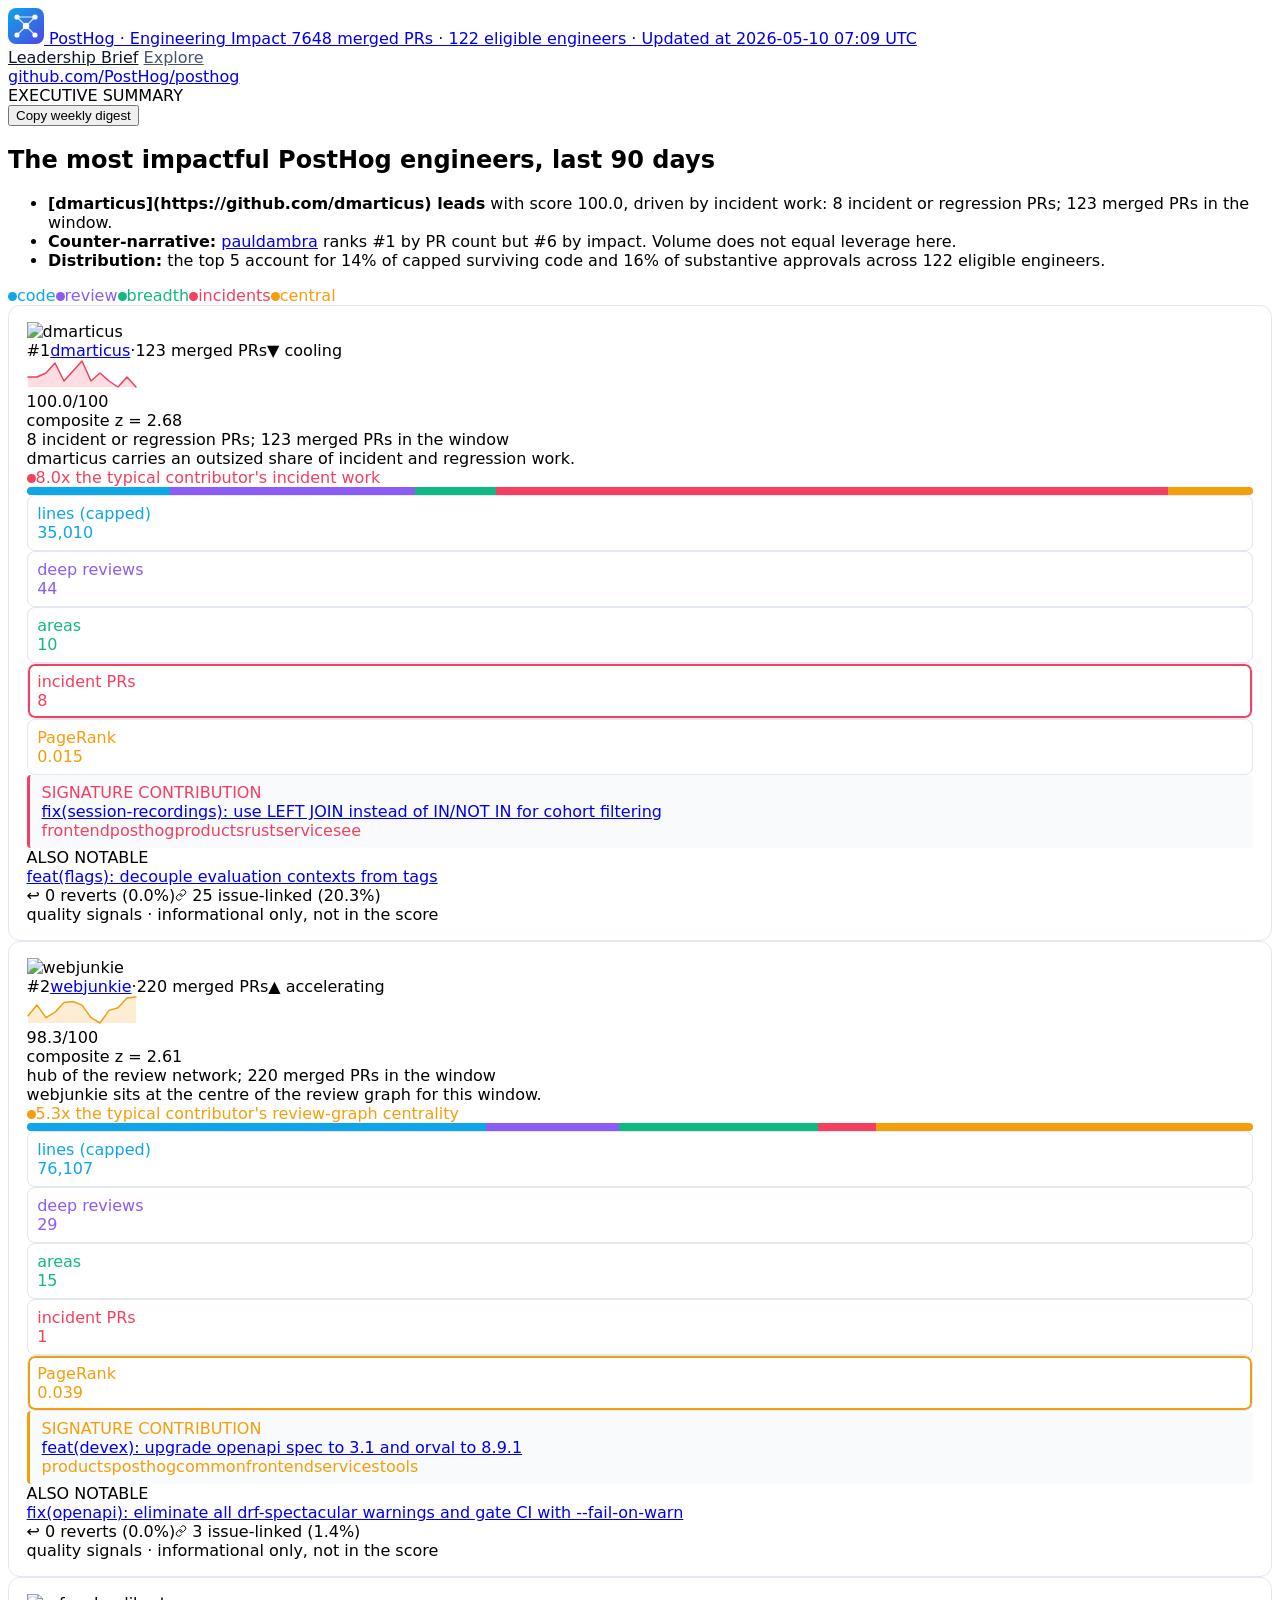
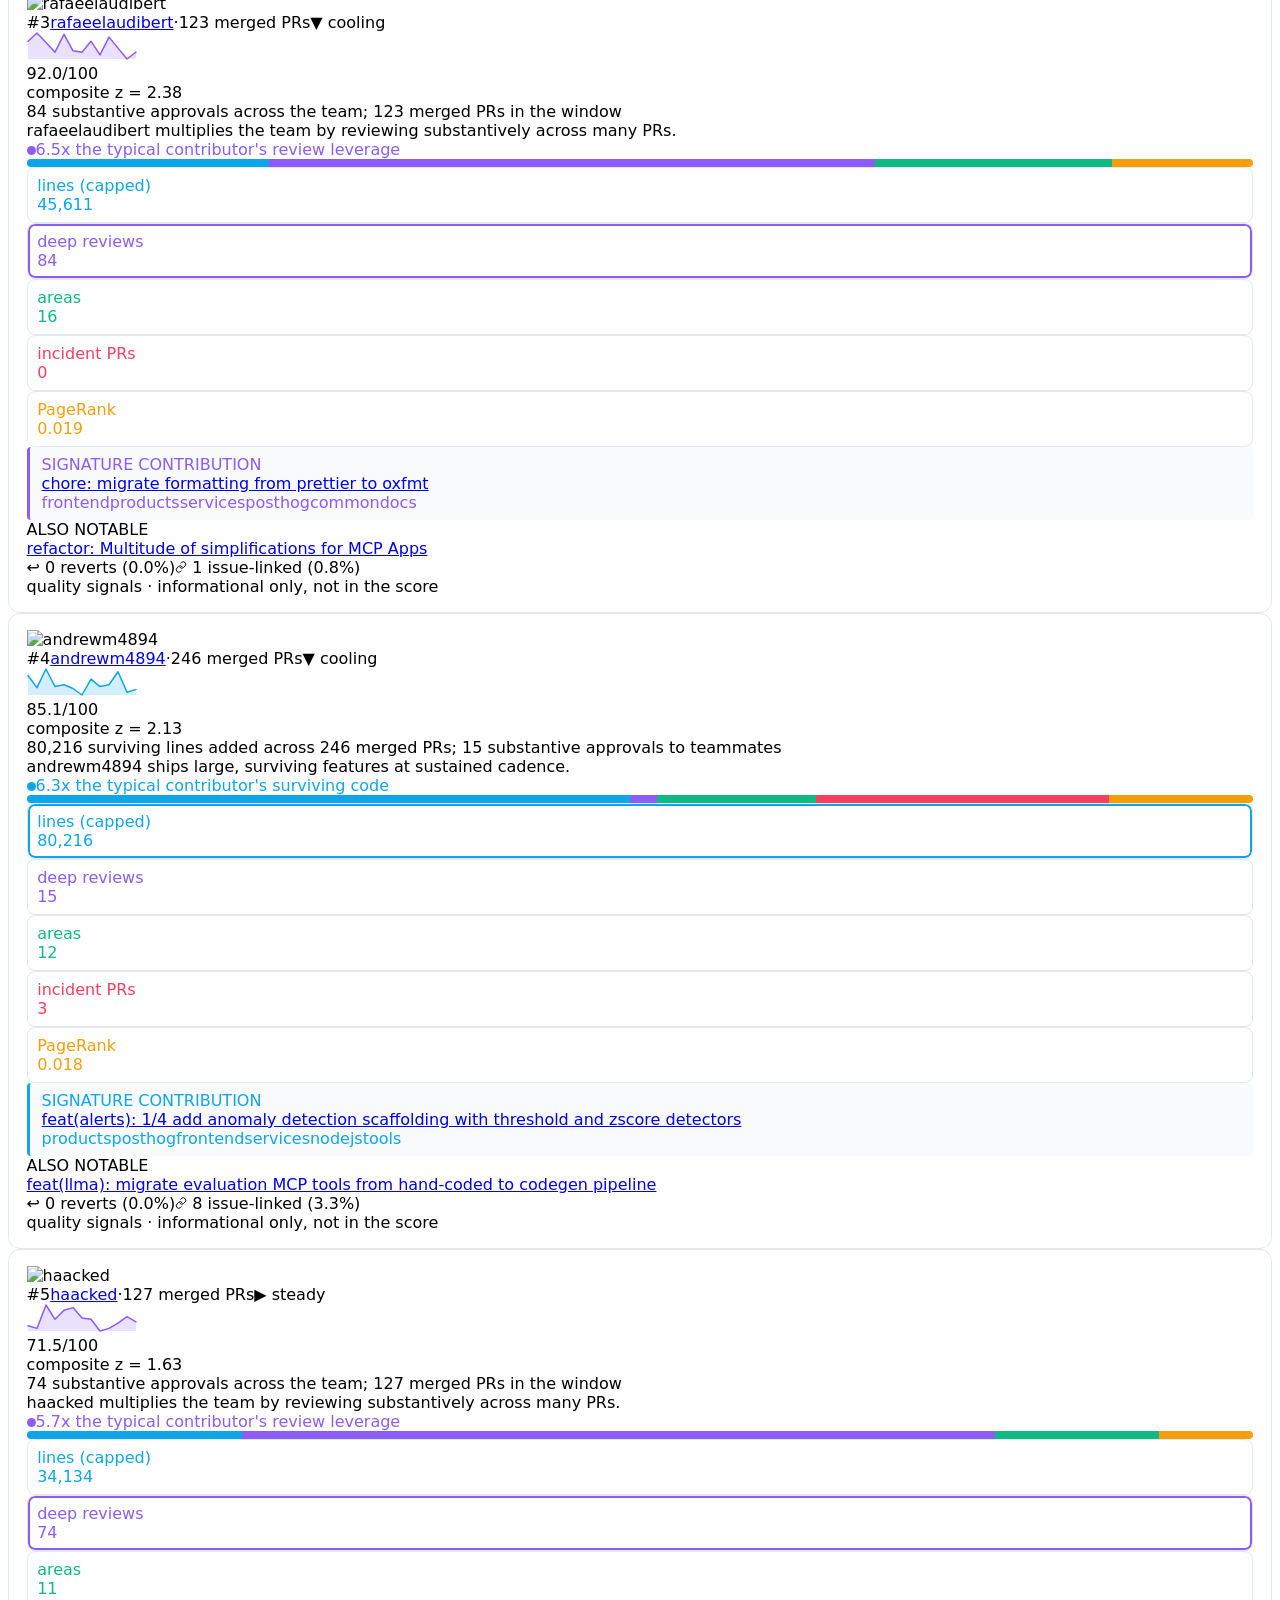
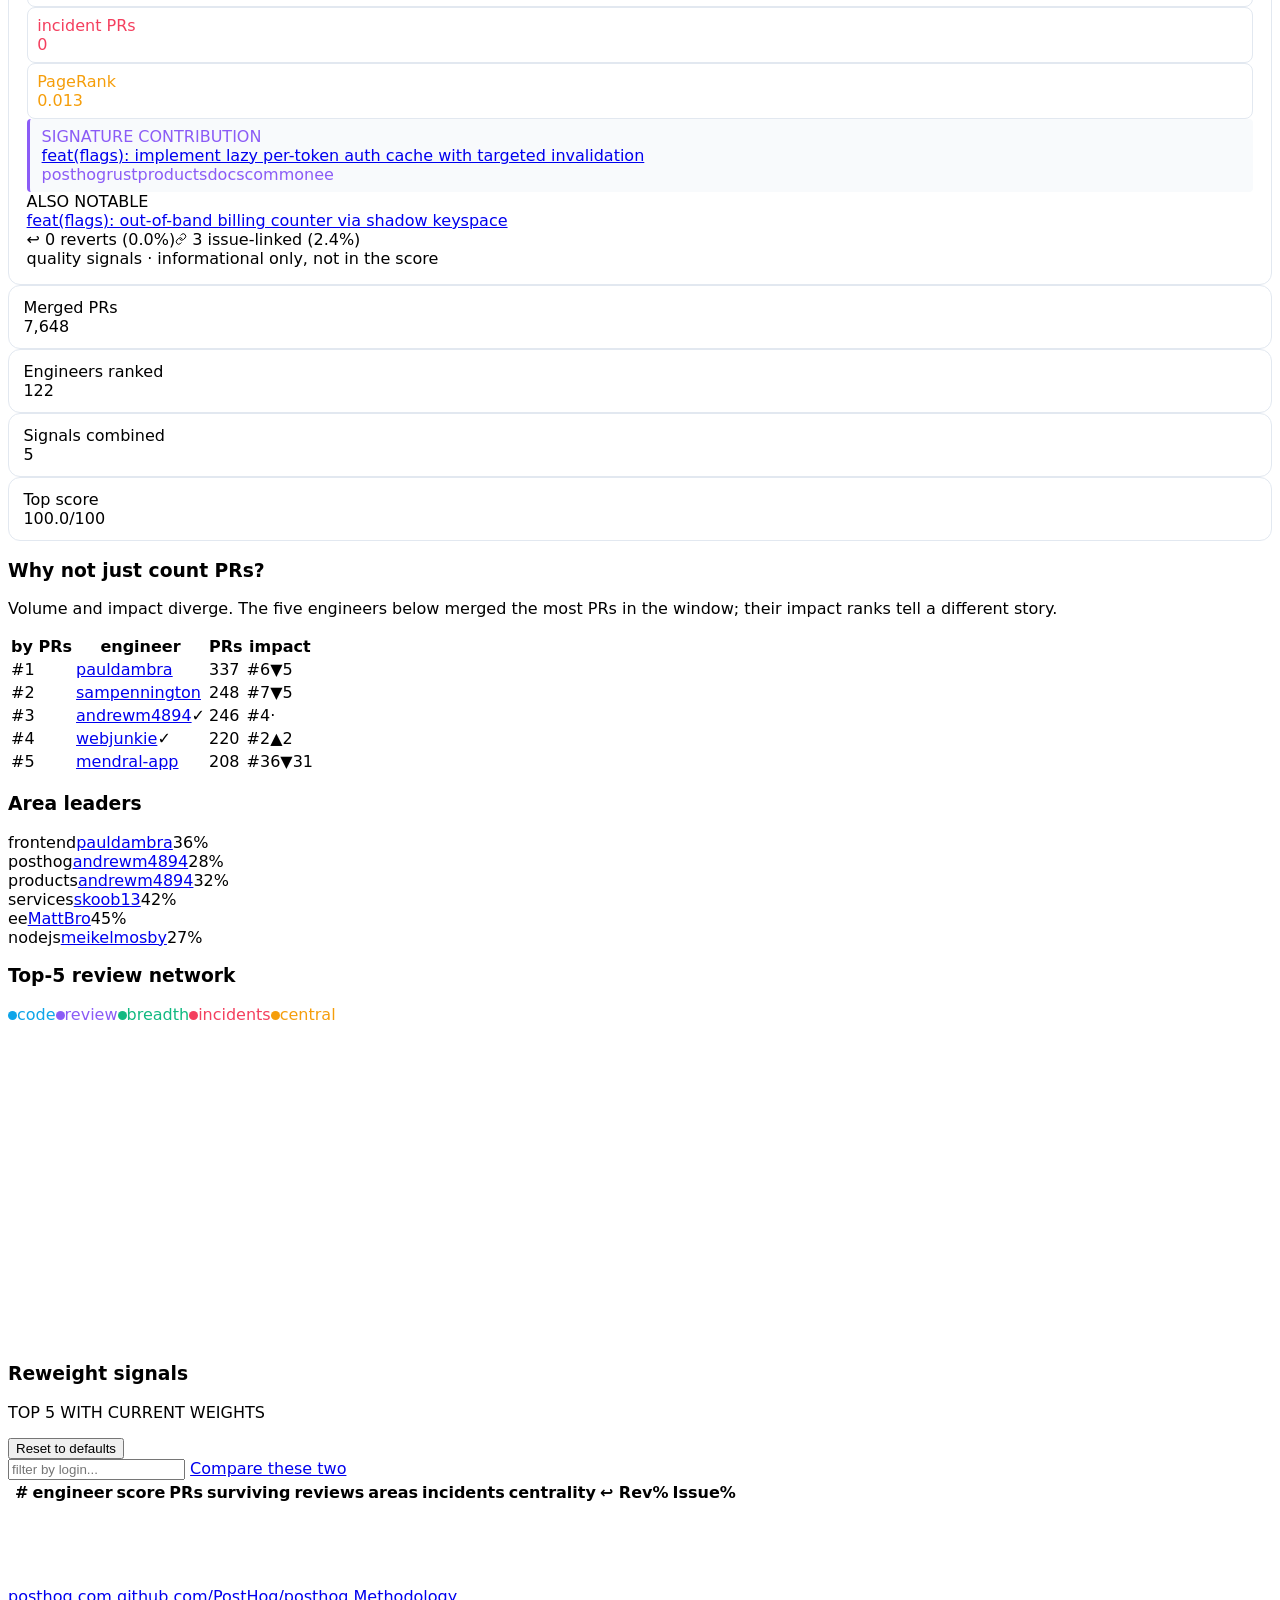
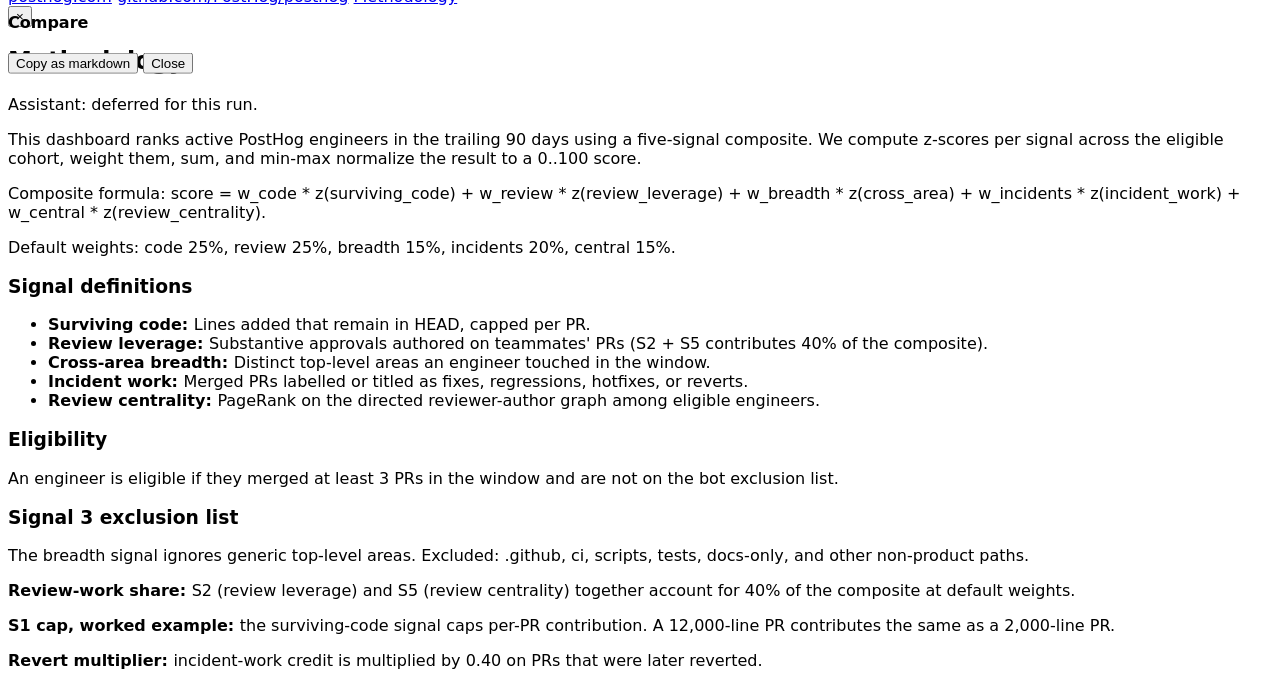
==== docs/index.html @ a854d1a1 "flatten docs for top-level Pages URL" ====
<!doctype html>
<html lang="en">
<head>
  <meta charset="utf-8">
  <meta name="viewport" content="width=device-width,initial-scale=1">
  <title>PostHog Engineering Impact</title>
  <meta name="description" content="The most impactful PostHog engineers, trailing 90 days.">
  <link rel="preload" as="fetch" href="data.json" crossorigin>
  <link rel="dns-prefetch" href="https://cdn.tailwindcss.com">
  <link rel="dns-prefetch" href="https://cdn.jsdelivr.net">
  <link rel="preconnect" href="https://avatars.githubusercontent.com" crossorigin>
  <script src="https://cdn.tailwindcss.com"></script>
  <script>
    window.ASSISTANT_URL = null;
    tailwind.config = {
      theme: {
        extend: {
          colors: {
            sig: {
              code: "#0ea5e9",
              review: "#8b5cf6",
              breadth: "#10b981",
              incidents: "#f43f5e",
              central: "#f59e0b"
            }
          }
        }
      }
    };
  </script>
  <link rel="stylesheet" href="styles.css">
</head>
<body class="bg-slate-50 text-slate-800 antialiased">

<header class="sticky top-0 z-30 bg-white/95 backdrop-blur border-b border-slate-200">
  <div class="max-w-7xl mx-auto px-4 sm:px-6 py-3 flex flex-col sm:flex-row gap-3 sm:items-center sm:justify-between">
    <div class="flex items-center gap-3 min-w-0">
      <a href="#brief" class="flex items-center gap-3 min-w-0" aria-label="Home">
        <span class="inline-flex shrink-0">
          <svg width="36" height="36" viewBox="0 0 36 36" aria-hidden="true">
            <defs>
              <linearGradient id="lg" x1="0" y1="0" x2="1" y2="1">
                <stop offset="0" stop-color="#0ea5e9"/>
                <stop offset="1" stop-color="#4f46e5"/>
              </linearGradient>
            </defs>
            <rect x="0" y="0" width="36" height="36" rx="8" fill="url(#lg)"/>
            <line x1="9" y1="9"  x2="27" y2="9"  stroke="#fff" stroke-width="1.2" stroke-linecap="round" opacity="0.85"/>
            <line x1="9" y1="9"  x2="18" y2="18" stroke="#fff" stroke-width="1.2" stroke-linecap="round" opacity="0.85"/>
            <line x1="27" y1="9" x2="18" y2="18" stroke="#fff" stroke-width="1.2" stroke-linecap="round" opacity="0.85"/>
            <line x1="9" y1="27" x2="18" y2="18" stroke="#fff" stroke-width="1.2" stroke-linecap="round" opacity="0.85"/>
            <line x1="27" y1="27" x2="18" y2="18" stroke="#fff" stroke-width="1.2" stroke-linecap="round" opacity="0.85"/>
            <circle cx="9"  cy="9"  r="2.6" fill="#fff"/>
            <circle cx="27" cy="9"  r="2.6" fill="#fff"/>
            <circle cx="9"  cy="27" r="2.6" fill="#fff"/>
            <circle cx="27" cy="27" r="2.6" fill="#fff"/>
            <circle cx="18" cy="18" r="3.2" fill="#fff"/>
          </svg>
        </span>
        <span class="min-w-0">
          <span class="block text-lg font-medium text-slate-900 truncate">PostHog · Engineering Impact</span>
          <span id="meta-line" class="block text-xs text-slate-500 truncate"></span>
        </span>
      </a>
    </div>
    <div class="flex flex-col items-start sm:items-end gap-1">
      <nav id="pill-nav" class="flex items-center gap-1 bg-slate-100 rounded-full p-1 text-sm" role="tablist" aria-label="Sections">
        <a href="#brief" data-tab="brief" role="tab" class="pill px-3 py-1.5 rounded-full font-medium">Leadership Brief</a>
        <a href="#explore" data-tab="explore" role="tab" class="pill px-3 py-1.5 rounded-full font-medium">Explore</a>
        <a href="#ask" data-tab="ask" role="tab" id="ask-pill" class="pill pill-ask px-3 py-1.5 rounded-full font-medium flex items-center gap-1.5">
          <span class="ask-dot" aria-hidden="true"></span>
          <span>Ask AI</span>
        </a>
      </nav>
      <a class="text-xs text-slate-500 hover:text-slate-700" href="https://github.com/PostHog/posthog" target="_blank" rel="noopener">github.com/PostHog/posthog</a>
    </div>
  </div>
</header>

<main class="max-w-7xl mx-auto px-4 sm:px-6 py-6">

  <section id="tab-brief" class="tab-panel" role="tabpanel" aria-labelledby="brief">
    <div class="grid grid-cols-1 lg:grid-cols-12 gap-6">
      <div class="lg:col-span-8 flex flex-col gap-6">
        <article id="exec-card" class="rounded-xl border border-slate-200 bg-gradient-to-br from-sky-50 to-indigo-50 p-5">
          <div class="flex flex-wrap items-start justify-between gap-3 mb-2">
            <div class="text-[11px] font-semibold tracking-wider text-slate-500">EXECUTIVE SUMMARY</div>
            <button id="copy-digest-btn" type="button"
              class="text-xs font-medium bg-slate-900 text-white px-3 py-1.5 rounded-md hover:bg-slate-700 transition">
              Copy weekly digest
            </button>
          </div>
          <h2 class="text-xl sm:text-2xl font-semibold text-slate-900 mb-3">The most impactful PostHog engineers, last 90 days</h2>
          <ul id="exec-bullets" class="flex flex-col gap-2 text-sm text-slate-700"></ul>
        </article>

        <div>
          <div class="flex flex-wrap items-center gap-x-4 gap-y-2 text-xs text-slate-600 mb-3" id="signal-legend"></div>
          <div id="top5-cards" class="flex flex-col gap-4"></div>
        </div>
      </div>

      <aside class="lg:col-span-4 flex flex-col gap-6">
        <div class="grid grid-cols-2 gap-3" id="kpi-tiles"></div>

        <section class="rounded-xl border border-slate-200 bg-white p-4">
          <h3 class="text-sm font-semibold text-slate-900 mb-1">Why not just count PRs?</h3>
          <p class="text-xs text-slate-600 mb-3">Volume and impact diverge. The five engineers below merged the most PRs in the window; their impact ranks tell a different story.</p>
          <div id="vol-table" class="text-sm"></div>
        </section>

        <section class="rounded-xl border border-slate-200 bg-white p-4">
          <h3 class="text-sm font-semibold text-slate-900 mb-3">Area leaders</h3>
          <div id="area-leaders" class="flex flex-col gap-1.5 text-sm"></div>
        </section>

        <section class="rounded-xl border border-slate-200 bg-white p-4">
          <h3 class="text-sm font-semibold text-slate-900 mb-2">Top-5 review network</h3>
          <div class="flex flex-wrap items-center gap-x-3 gap-y-1 text-xs text-slate-600 mb-2" id="net-legend"></div>
          <div id="net-host" style="height:320px;" class="rounded-md border border-slate-100 bg-slate-50/50"></div>
        </section>
      </aside>
    </div>
  </section>

  <section id="tab-explore" class="tab-panel hidden" role="tabpanel" aria-labelledby="explore">
    <div class="grid grid-cols-1 lg:grid-cols-12 gap-6">
      <aside class="lg:col-span-4">
        <div class="lg:sticky lg:top-24 flex flex-col gap-4">
          <section class="rounded-xl border border-slate-200 bg-white p-4">
            <h3 class="text-sm font-semibold text-slate-900 mb-3">Reweight signals</h3>
            <div id="sliders" class="flex flex-col gap-3"></div>
            <div class="mt-4 pt-3 border-t border-slate-100">
              <div class="text-[11px] font-semibold tracking-wider text-slate-500 mb-2">TOP 5 WITH CURRENT WEIGHTS</div>
              <ol id="reweighted-top5" class="flex flex-col gap-1.5 text-sm"></ol>
            </div>
            <button id="reset-weights" class="mt-3 text-xs text-sky-700 hover:underline">Reset to defaults</button>
          </section>
        </div>
      </aside>
      <section class="lg:col-span-8">
        <div class="rounded-xl border border-slate-200 bg-white">
          <div class="p-3 border-b border-slate-100 flex items-center justify-between gap-3 flex-wrap">
            <input id="explore-search" type="search" placeholder="filter by login..." class="text-sm border border-slate-200 rounded-md px-3 py-1.5 w-56 focus:outline-none focus:ring-2 focus:ring-sky-300">
            <a href="#" id="compare-demo" class="text-xs text-sky-700 hover:underline hidden">Compare these two</a>
          </div>
          <div class="overflow-x-auto">
            <table class="w-full text-sm" id="explore-table">
              <thead class="bg-slate-50 text-slate-600 text-xs">
                <tr>
                  <th class="px-2 py-2"></th>
                  <th data-sort="rank"   class="px-2 py-2 text-left cursor-pointer">#</th>
                  <th data-sort="login"  class="px-2 py-2 text-left cursor-pointer">engineer</th>
                  <th data-sort="score"  class="px-2 py-2 text-right cursor-pointer">score</th>
                  <th data-sort="prs"    class="px-2 py-2 text-right cursor-pointer">PRs</th>
                  <th data-sort="surv"   class="px-2 py-2 text-right cursor-pointer">surviving</th>
                  <th data-sort="rev"    class="px-2 py-2 text-right cursor-pointer">reviews</th>
                  <th data-sort="areas"  class="px-2 py-2 text-right cursor-pointer">areas</th>
                  <th data-sort="inc"    class="px-2 py-2 text-right cursor-pointer">incidents</th>
                  <th data-sort="cent"   class="px-2 py-2 text-right cursor-pointer">centrality</th>
                  <th data-sort="revrate" class="px-2 py-2 text-right cursor-pointer">↩ Rev%</th>
                  <th data-sort="linkrate" class="px-2 py-2 text-right cursor-pointer">Issue%</th>
                </tr>
              </thead>
              <tbody id="explore-tbody"></tbody>
            </table>
          </div>
        </div>
      </section>
    </div>

    <div id="compare-drawer" class="compare-drawer fixed inset-x-0 bottom-0 z-40 bg-white border-t border-slate-200 shadow-xl">
      <div class="max-w-7xl mx-auto px-4 sm:px-6 py-4">
        <div class="flex items-center justify-between mb-3">
          <h4 class="text-sm font-semibold text-slate-900">Compare</h4>
          <div class="flex items-center gap-2">
            <button id="compare-copy" type="button" class="text-xs font-medium bg-slate-900 text-white px-3 py-1.5 rounded-md hover:bg-slate-700">Copy as markdown</button>
            <button id="compare-close" type="button" class="text-xs font-medium border border-slate-200 px-3 py-1.5 rounded-md hover:bg-slate-50">Close</button>
          </div>
        </div>
        <div class="grid grid-cols-1 md:grid-cols-3 gap-4" id="compare-body"></div>
      </div>
    </div>
  </section>

  <section id="tab-ask" class="tab-panel hidden" role="tabpanel" aria-labelledby="ask">
    <div class="rounded-xl border border-slate-200 bg-white p-5 max-w-3xl">
      <h2 class="text-lg font-semibold text-slate-900 mb-1">Ask the live model about this window</h2>
      <p class="text-sm text-slate-600 mb-4">Try a suggested question or write your own. The model only sees the slim window summary.</p>
      <div id="suggested-pills" class="flex flex-wrap gap-2 mb-4"></div>
      <textarea id="ask-input" rows="3" class="w-full border border-slate-200 rounded-md p-3 text-sm focus:outline-none focus:ring-2 focus:ring-sky-300" placeholder="Ask anything about the trailing window..."></textarea>
      <div class="flex items-center gap-3 mt-3">
        <button id="ask-submit" type="button" class="text-sm font-medium bg-sky-600 text-white px-4 py-2 rounded-md hover:bg-sky-700">Ask</button>
        <span id="ask-spinner" class="hidden inline-flex items-center gap-2 text-xs text-slate-500">
          <span class="spinner"></span> thinking
        </span>
      </div>
      <div id="ask-answer" class="mt-4 text-sm text-slate-800 whitespace-pre-wrap"></div>
    </div>
  </section>
</main>

<footer class="max-w-7xl mx-auto px-4 sm:px-6 py-8 text-xs text-slate-500 flex flex-wrap items-center gap-x-4 gap-y-2">
  <a href="https://posthog.com/" target="_blank" rel="noopener" class="hover:text-slate-700">posthog.com</a>
  <a href="https://github.com/PostHog/posthog" target="_blank" rel="noopener" class="hover:text-slate-700">github.com/PostHog/posthog</a>
  <a href="#methodology" id="open-methodology" class="hover:text-slate-700">Methodology</a>
</footer>

<div id="methodology-modal" class="fixed inset-0 z-50 hidden" aria-hidden="true" role="dialog" aria-modal="true" aria-labelledby="methodology-title">
  <div id="methodology-backdrop" class="absolute inset-0 bg-slate-900/50"></div>
  <div class="absolute inset-0 flex items-start sm:items-center justify-center p-4 overflow-y-auto">
    <div class="relative bg-white rounded-xl shadow-xl max-w-2xl w-full p-6 max-h-[90vh] overflow-y-auto">
      <button id="methodology-close" class="absolute top-3 right-3 text-slate-400 hover:text-slate-700 text-2xl leading-none" aria-label="Close">×</button>
      <h2 id="methodology-title" class="text-xl font-semibold text-slate-900 mb-3">Methodology</h2>
      <div id="methodology-body" class="text-sm text-slate-700 flex flex-col gap-3"></div>
    </div>
  </div>
</div>

<script defer src="app.js"></script>
</body>
</html>
---- docs/styles.css ----
/* PostHog Engineering Impact dashboard, hand-rolled CSS.
   Tailwind covers most utilities. This file owns animations, signal palette tokens,
   and a handful of non-utility tweaks. */

:root {
  --sig-code: #0ea5e9;
  --sig-review: #8b5cf6;
  --sig-breadth: #10b981;
  --sig-incidents: #f43f5e;
  --sig-central: #f59e0b;
}

html, body {
  font-family: -apple-system, BlinkMacSystemFont, "Segoe UI", system-ui, Roboto, sans-serif;
}

/* Pill nav */
.pill {
  color: #475569;
  transition: background-color 120ms ease, color 120ms ease;
}
.pill:hover { color: #0f172a; }
.pill.is-active {
  background: #ffffff;
  color: #0f172a;
  box-shadow: 0 1px 2px rgba(15, 23, 42, 0.06);
}

/* Pulsing green dot beside Ask AI */
.ask-dot {
  display: inline-block;
  width: 8px; height: 8px;
  border-radius: 9999px;
  background: #10b981;
  position: relative;
  box-shadow: 0 0 0 0 rgba(16, 185, 129, 0.55);
  animation: pulse-dot 1.6s ease-out infinite;
}
@keyframes pulse-dot {
  0%   { box-shadow: 0 0 0 0 rgba(16, 185, 129, 0.55); }
  70%  { box-shadow: 0 0 0 8px rgba(16, 185, 129, 0); }
  100% { box-shadow: 0 0 0 0 rgba(16, 185, 129, 0); }
}

/* Article cards */
.eng-card {
  background: #ffffff;
  border: 1px solid #e2e8f0;
  border-radius: 0.75rem;
  padding: 1rem 1.1rem;
}
.eng-card .signature-block {
  border-left: 3px solid currentColor;
  padding: 0.5rem 0.75rem;
  background: #f8fafc;
  border-radius: 0.25rem;
}

/* Stat tiles */
.stat-tile {
  border: 1px solid #e2e8f0;
  border-radius: 0.5rem;
  padding: 0.5rem 0.6rem;
  background: #ffffff;
}
.stat-tile.is-dominant {
  box-shadow: 0 0 0 2px currentColor inset;
}

/* Stacked positive-contribution segment bar */
.contrib-bar {
  display: flex;
  width: 100%;
  height: 8px;
  border-radius: 9999px;
  overflow: hidden;
  background: #f1f5f9;
}
.contrib-bar > span {
  display: block;
  height: 100%;
}

/* Signal swatch dot */
.swatch {
  display: inline-block;
  width: 9px; height: 9px;
  border-radius: 9999px;
  background: currentColor;
}

/* KPI tiles */
.kpi-tile {
  background: #ffffff;
  border: 1px solid #e2e8f0;
  border-radius: 0.75rem;
  padding: 0.75rem 0.9rem;
}

/* Suggested-question pills */
.qpill {
  font-size: 12px;
  background: #f1f5f9;
  color: #334155;
  padding: 6px 10px;
  border-radius: 9999px;
  cursor: pointer;
  border: 1px solid transparent;
}
.qpill:hover {
  background: #e2e8f0;
}

/* Spinner */
.spinner {
  width: 12px; height: 12px;
  border: 2px solid #cbd5e1;
  border-top-color: #0ea5e9;
  border-radius: 9999px;
  display: inline-block;
  animation: spin 0.7s linear infinite;
}
@keyframes spin { to { transform: rotate(360deg); } }

/* Compare drawer */
.compare-drawer {
  transform: translateY(105%);
  transition: transform 220ms ease;
  max-height: 70vh;
  overflow-y: auto;
}
.compare-drawer.is-open {
  transform: translateY(0%);
}

/* Network SVG host */
#net-host svg { width: 100%; height: 100%; display: block; }
#net-host .net-edge-label {
  font-size: 10px;
  fill: #334155;
  paint-order: stroke;
  stroke: #ffffff;
  stroke-width: 3px;
  stroke-linecap: round;
  stroke-linejoin: round;
  pointer-events: none;
}
#net-host .net-node-label {
  font-size: 11px;
  fill: #0f172a;
  paint-order: stroke;
  stroke: #ffffff;
  stroke-width: 3px;
  stroke-linecap: round;
  stroke-linejoin: round;
  pointer-events: none;
}

/* Radar */
.radar-axis-label {
  font-size: 10px;
  fill: #475569;
}

/* Table compact rows */
#explore-table tbody tr { border-top: 1px solid #f1f5f9; }
#explore-table tbody td { padding: 6px 8px; }
#explore-table tbody tr.is-selected { background: #f0f9ff; }
#explore-table tbody tr.is-disabled { opacity: 0.45; }

/* Sort indicator */
#explore-table thead th[data-sort].is-sorted::after {
  content: attr(data-dir);
  margin-left: 4px;
  color: #64748b;
}

/* Reduce motion preference */
@media (prefers-reduced-motion: reduce) {
  .ask-dot { animation: none; }
  .compare-drawer { transition: none; }
  .spinner { animation-duration: 1.6s; }
}
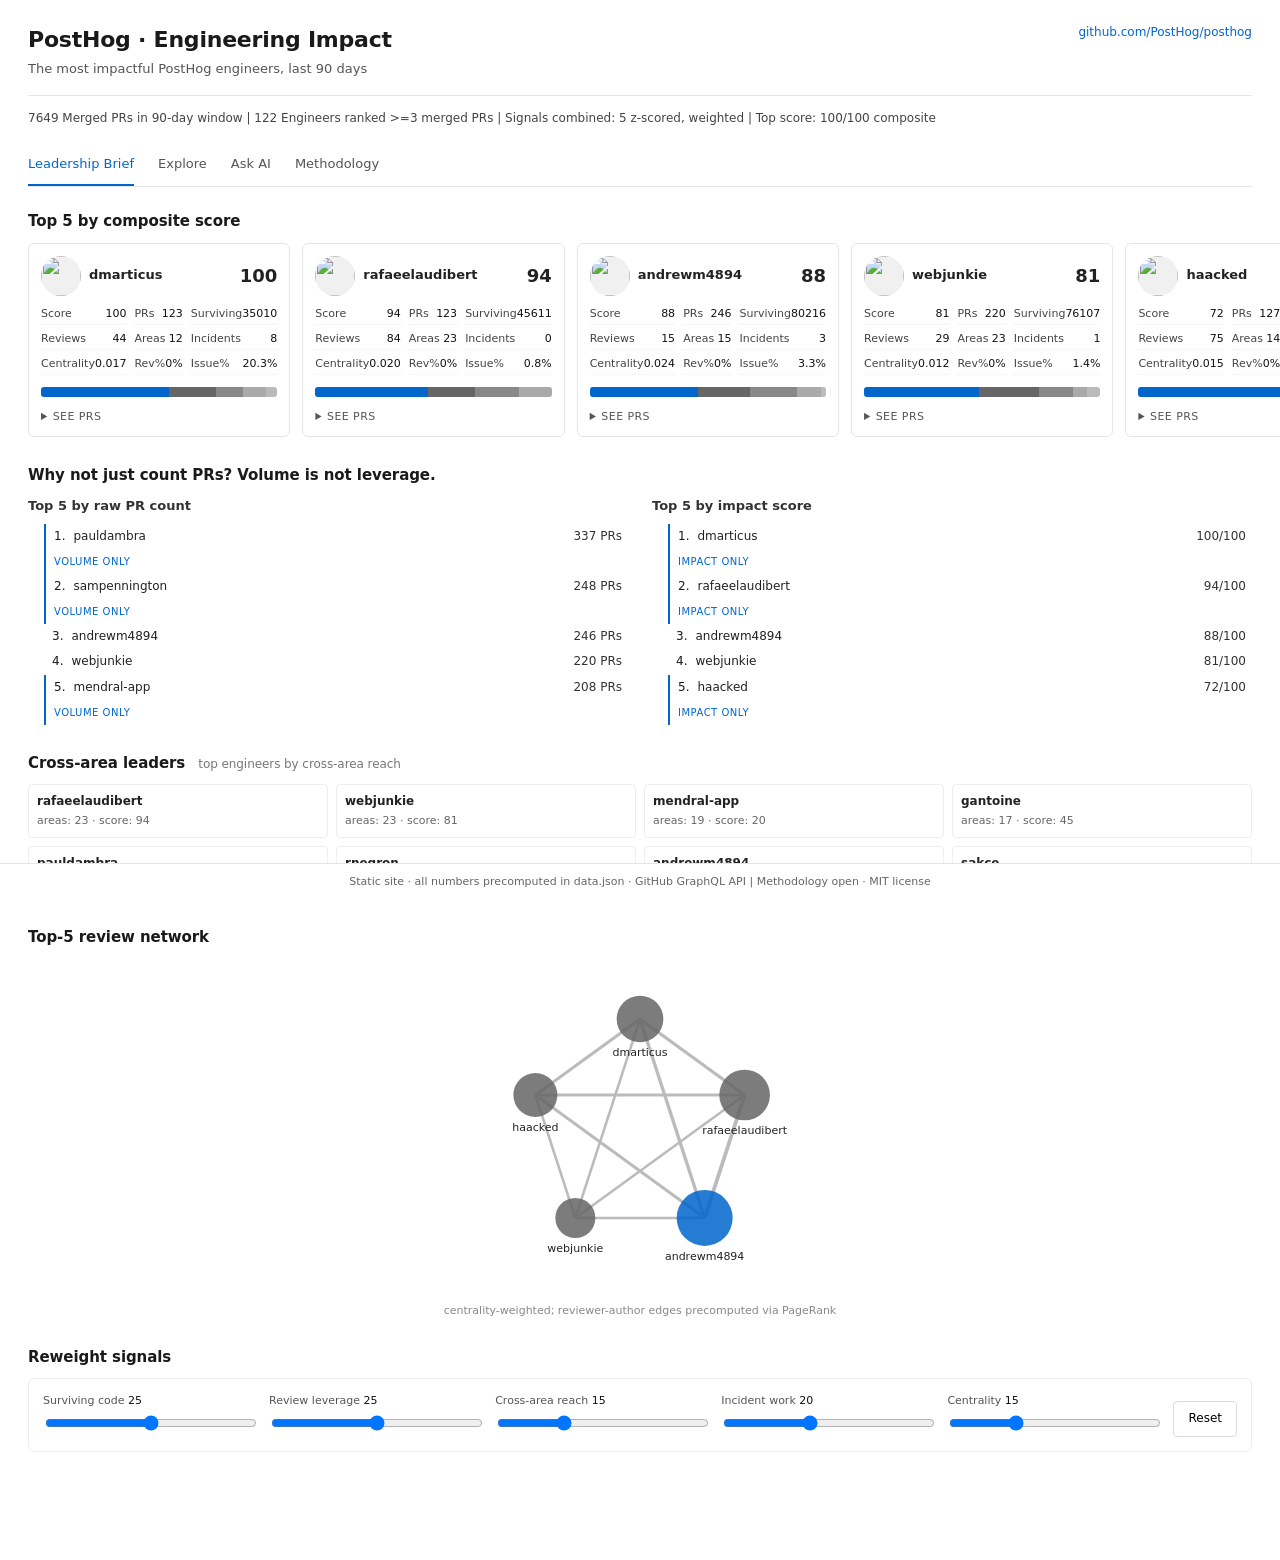
==== commit 68d4c192: "ship vanilla build" ====
--- a/docs/index.html
+++ b/docs/index.html
@@ -1,222 +1,178 @@
 <!doctype html>
 <html lang="en">
 <head>
-  <meta charset="utf-8">
-  <meta name="viewport" content="width=device-width,initial-scale=1">
-  <title>PostHog Engineering Impact</title>
-  <meta name="description" content="The most impactful PostHog engineers, trailing 90 days.">
-  <link rel="preload" as="fetch" href="data.json" crossorigin>
-  <link rel="dns-prefetch" href="https://cdn.tailwindcss.com">
-  <link rel="dns-prefetch" href="https://cdn.jsdelivr.net">
-  <link rel="preconnect" href="https://avatars.githubusercontent.com" crossorigin>
-  <script src="https://cdn.tailwindcss.com"></script>
-  <script>
-    window.ASSISTANT_URL = null;
-    tailwind.config = {
-      theme: {
-        extend: {
-          colors: {
-            sig: {
-              code: "#0ea5e9",
-              review: "#8b5cf6",
-              breadth: "#10b981",
-              incidents: "#f43f5e",
-              central: "#f59e0b"
-            }
-          }
-        }
-      }
-    };
-  </script>
-  <link rel="stylesheet" href="styles.css">
+<meta charset="utf-8">
+<title>PostHog · Engineering Impact</title>
+<meta name="viewport" content="width=device-width,initial-scale=1">
+<style>*{box-sizing:border-box}html,body{margin:0;padding:0}body{font-family:-apple-system,BlinkMacSystemFont,"Segoe UI",system-ui,Roboto,sans-serif;color:#1a1a1a;background:#fff;font-size:14px;line-height:1.45;padding-bottom:56px}a{color:#222;text-decoration:none}a:hover{text-decoration:underline}.wrap{max-width:1280px;margin:0 auto;padding:24px 28px}header.top{display:flex;justify-content:space-between;align-items:flex-start;border-bottom:1px solid #e5e5e5;padding-bottom:16px;margin-bottom:14px}header.top h1{margin:0 0 4px;font-size:22px;font-weight:600;letter-spacing:-0.01em}header.top .sub{color:#555;font-size:13px}header.top .gh{font-size:12px;color:#0066cc}.stats{font-size:12px;color:#444;margin:6px 0 18px}.tabs{display:flex;gap:24px;border-bottom:1px solid #e5e5e5;margin-bottom:20px}.tabs button{background:none;border:0;border-bottom:2px solid transparent;padding:10px 0;font:inherit;font-size:13px;color:#555;cursor:pointer}.tabs button.active{color:#0066cc;border-bottom-color:#0066cc}.tabs button:hover{color:#000}.panel{display:none}.panel.active{display:block}h2{font-size:15px;font-weight:600;margin:24px 0 10px;letter-spacing:-0.005em}h2 .small{font-weight:400;color:#777;font-size:12px;margin-left:8px}.section{margin-bottom:28px}.cards{display:grid;grid-template-columns:repeat(5,1fr);gap:12px}.card{border:1px solid #e5e5e5;border-radius:6px;padding:12px;background:#fff;display:flex;flex-direction:column;gap:8px}.cardhead{display:flex;align-items:center;gap:8px}.cardhead img{width:40px;height:40px;border-radius:50%;background:#f0f0f0}.cardhead .login{font-weight:600;font-size:13px}.cardhead .scoreBig{margin-left:auto;font-size:18px;font-weight:600;color:#222}.kv{display:grid;grid-template-columns:repeat(3,1fr);gap:4px 8px;font-size:11px;color:#444}.kv div{display:flex;justify-content:space-between;border-bottom:1px dotted #eee;padding:2px 0}.kv div span:last-child{font-variant-numeric:tabular-nums;color:#111}.bar{display:flex;height:10px;width:100%;border-radius:3px;overflow:hidden;background:#f3f3f3;margin-top:4px}.bar div{height:100%}details.prs{font-size:12px;margin-top:4px}details.prs summary{cursor:pointer;color:#555;font-size:11px;text-transform:uppercase;letter-spacing:0.04em}details.prs ul{list-style:none;padding-left:0;margin:6px 0 0}details.prs li{padding:2px 0;font-size:12px}details.prs .muted{color:#888;margin-left:4px;font-variant-numeric:tabular-nums}.cmp{display:grid;grid-template-columns:1fr 1fr;gap:24px}.cmp h3{margin:0 0 8px;font-size:13px;font-weight:600;color:#333}.cmp ol{margin:0;padding-left:18px}.cmp li{padding:4px 6px;display:flex;align-items:center;gap:8px;font-size:12px;flex-wrap:wrap}.cmp li.only{border-left:2px solid #0066cc;padding-left:8px;margin-left:-2px}.cmp .cap{flex-basis:100%;font-size:10px;color:#0066cc;margin-top:2px;text-transform:uppercase;letter-spacing:0.05em}.cmp .metric{margin-left:auto;font-variant-numeric:tabular-nums;color:#333}.crossList{display:grid;grid-template-columns:repeat(4,1fr);gap:8px}.crossItem{border:1px solid #eee;border-radius:4px;padding:8px;font-size:12px}.crossItem .l{font-weight:600}.crossItem .m{color:#666;font-size:11px;margin-top:2px}svg.network{width:100%;max-width:520px;height:340px;display:block;margin:0 auto}svg.network .node{cursor:pointer}svg.network text{font-size:11px;fill:#222}svg.network .edge{stroke:#bbb}svg.network.dim .node:not(.hl){opacity:0.25}svg.network.dim .edge:not(.hl){opacity:0.15}.netCap{text-align:center;font-size:11px;color:#888;margin-top:4px}.sliders{display:grid;grid-template-columns:repeat(5,1fr) auto;gap:14px;align-items:end;border:1px solid #eee;padding:14px;border-radius:6px}.slider label{font-size:11px;color:#555;display:block;margin-bottom:4px}.slider input{width:100%}.slider .val{font-size:11px;color:#111;font-variant-numeric:tabular-nums}.sliders button{background:#fff;border:1px solid #ddd;padding:8px 14px;border-radius:4px;cursor:pointer;font:inherit;font-size:12px}.sliders button:hover{background:#f5f5f5}table.exp{width:100%;border-collapse:collapse;font-size:12px}table.exp th,table.exp td{padding:6px 8px;text-align:left;border-bottom:1px solid #eee;white-space:nowrap}table.exp th{cursor:pointer;font-weight:600;color:#333;background:#fafafa;border-bottom:1px solid #ddd}table.exp th.sorted{color:#000}table.exp td.num,table.exp th.num{text-align:right;font-variant-numeric:tabular-nums}table.exp tr:hover{background:#f8f8f8}.expTools{display:flex;gap:10px;align-items:center;margin:8px 0 12px}.expTools button{background:#fff;border:1px solid #ddd;padding:6px 12px;border-radius:4px;cursor:pointer;font:inherit;font-size:12px}.expTools button:hover{background:#f5f5f5}.expTools .note{font-size:11px;color:#777}.cmpCards{display:grid;grid-template-columns:1fr 1fr;gap:14px;margin-top:16px}.askPanel{border:1px solid #e5e5e5;border-radius:6px;padding:14px;margin-bottom:14px;background:#fafafa}.askPanel .row{display:grid;grid-template-columns:140px 1fr;gap:10px;align-items:center;margin-bottom:8px}.askPanel input,.askPanel select{font:inherit;font-size:13px;padding:6px 8px;border:1px solid #ddd;border-radius:4px;width:100%;background:#fff}.askPanel button{background:#fff;border:1px solid #ddd;padding:6px 14px;border-radius:4px;cursor:pointer;font:inherit;font-size:12px}.chips{display:flex;gap:8px;flex-wrap:wrap;margin:10px 0}.chip{background:#f0f0f0;border:1px solid #e0e0e0;padding:5px 10px;border-radius:14px;font-size:12px;cursor:pointer}.chip:hover{background:#e6e6e6}.askInput{display:flex;gap:8px;margin-bottom:14px}.askInput textarea{flex:1;font:inherit;font-size:13px;padding:8px;border:1px solid #ddd;border-radius:4px;min-height:60px;resize:vertical}.askInput button{background:#222;color:#fff;border:0;padding:0 18px;border-radius:4px;cursor:pointer;font:inherit;font-size:13px;align-self:stretch}.askInput button:hover{background:#000}.stage{border:1px solid #eee;border-radius:6px;padding:10px 12px;margin-bottom:8px;background:#fff;font-size:13px}.stage .lbl{font-size:11px;text-transform:uppercase;letter-spacing:0.05em;color:#888;margin-bottom:4px}.stage .body{white-space:pre-wrap}.stage .err{color:#a00}.stage .pickChips{display:flex;gap:6px;flex-wrap:wrap;margin:4px 0 6px}.stage .pickChip{background:#f0f0f0;color:#222;border:1px solid #ddd;padding:2px 8px;border-radius:10px;font-size:11px}.method p,.method li{font-size:13px}.method ul{margin:6px 0 12px 20px}.method h3{font-size:14px;font-weight:600;margin:16px 0 6px}.opener{font-size:13px;color:#444;margin:0 0 12px}footer.f{position:fixed;bottom:0;left:0;right:0;background:#fff;border-top:1px solid #e5e5e5;padding:10px 28px;font-size:11px;color:#666;text-align:center}</style>
 </head>
-<body class="bg-slate-50 text-slate-800 antialiased">
-
-<header class="sticky top-0 z-30 bg-white/95 backdrop-blur border-b border-slate-200">
-  <div class="max-w-7xl mx-auto px-4 sm:px-6 py-3 flex flex-col sm:flex-row gap-3 sm:items-center sm:justify-between">
-    <div class="flex items-center gap-3 min-w-0">
-      <a href="#brief" class="flex items-center gap-3 min-w-0" aria-label="Home">
-        <span class="inline-flex shrink-0">
-          <svg width="36" height="36" viewBox="0 0 36 36" aria-hidden="true">
-            <defs>
-              <linearGradient id="lg" x1="0" y1="0" x2="1" y2="1">
-                <stop offset="0" stop-color="#0ea5e9"/>
-                <stop offset="1" stop-color="#4f46e5"/>
-              </linearGradient>
-            </defs>
-            <rect x="0" y="0" width="36" height="36" rx="8" fill="url(#lg)"/>
-            <line x1="9" y1="9"  x2="27" y2="9"  stroke="#fff" stroke-width="1.2" stroke-linecap="round" opacity="0.85"/>
-            <line x1="9" y1="9"  x2="18" y2="18" stroke="#fff" stroke-width="1.2" stroke-linecap="round" opacity="0.85"/>
-            <line x1="27" y1="9" x2="18" y2="18" stroke="#fff" stroke-width="1.2" stroke-linecap="round" opacity="0.85"/>
-            <line x1="9" y1="27" x2="18" y2="18" stroke="#fff" stroke-width="1.2" stroke-linecap="round" opacity="0.85"/>
-            <line x1="27" y1="27" x2="18" y2="18" stroke="#fff" stroke-width="1.2" stroke-linecap="round" opacity="0.85"/>
-            <circle cx="9"  cy="9"  r="2.6" fill="#fff"/>
-            <circle cx="27" cy="9"  r="2.6" fill="#fff"/>
-            <circle cx="9"  cy="27" r="2.6" fill="#fff"/>
-            <circle cx="27" cy="27" r="2.6" fill="#fff"/>
-            <circle cx="18" cy="18" r="3.2" fill="#fff"/>
-          </svg>
-        </span>
-        <span class="min-w-0">
-          <span class="block text-lg font-medium text-slate-900 truncate">PostHog · Engineering Impact</span>
-          <span id="meta-line" class="block text-xs text-slate-500 truncate"></span>
-        </span>
-      </a>
+<body>
+<script type="application/json" id="data">{"generated_at":"2026-05-10T07:58Z","window":{"start":"2026-02-09T04:10:01Z","end":"2026-05-09T19:07:23Z"},"totals":{"merged_prs":7649,"eligible_engineers":122},"engineers":[{"login":"dmarticus","avatar_url":"https://avatars.githubusercontent.com/dmarticus?s=80","score":100,"prs":123,"surviving":35010.0,"reviews":44,"areas":12,"incidents":8,"centrality":0.017,"rev_pct":0.0,"issue_pct":20.3,"signal_z":{"s1":1.247,"s2":2.179,"s3":0.876,"s4":7.326,"s5":1.735},"top_prs":[{"title":"feat(mcp): add cohort CRUD tools to MCP server","url":"https://github.com/PostHog/posthog/pull/49272","additions":2099,"deletions":128},{"title":"feat(flags): decouple evaluation contexts from tags","url":"https://github.com/PostHog/posthog/pull/49751","additions":1499,"deletions":1054},{"title":"feat(cohorts): add behavioral event filter extraction and storage for backfill","url":"https://github.com/PostHog/posthog/pull/53992","additions":1496,"deletions":3},{"title":"fix(session-recordings): use LEFT JOIN instead of IN/NOT IN for cohort filtering","url":"https://github.com/PostHog/posthog/pull/48403","additions":1227,"deletions":151},{"title":"feat(flags): implement per-condition aggregation in Rust evaluation service","url":"https://github.com/PostHog/posthog/pull/52325","additions":1188,"deletions":251}]},{"login":"rafaeelaudibert","avatar_url":"https://avatars.githubusercontent.com/rafaeelaudibert?s=80","score":94,"prs":123,"surviving":45611.0,"reviews":84,"areas":23,"incidents":0,"centrality":0.02,"rev_pct":0.0,"issue_pct":0.8,"signal_z":{"s1":1.936,"s2":4.911,"s3":3.393,"s4":-0.338,"s5":2.337},"top_prs":[{"title":"feat(legal-documents): in-app BAA/DPA generator","url":"https://github.com/PostHog/posthog/pull/55541","additions":3813,"deletions":47},{"title":"refactor: Multitude of simplifications for MCP Apps","url":"https://github.com/PostHog/posthog/pull/51379","additions":5376,"deletions":3335},{"title":"feat: Introduce Mosaic","url":"https://github.com/PostHog/posthog/pull/49425","additions":3255,"deletions":774},{"title":"feat: Add basic Stripe app","url":"https://github.com/PostHog/posthog/pull/49571","additions":3523,"deletions":170},{"title":"chore: migrate formatting from prettier to oxfmt","url":"https://github.com/PostHog/posthog/pull/48362","additions":3759,"deletions":3240}]},{"login":"andrewm4894","avatar_url":"https://avatars.githubusercontent.com/andrewm4894?s=80","score":88,"prs":246,"surviving":80216.0,"reviews":15,"areas":15,"incidents":3,"centrality":0.024,"rev_pct":0.0,"issue_pct":3.3,"signal_z":{"s1":4.184,"s2":0.199,"s3":1.562,"s4":2.536,"s5":3.028},"top_prs":[{"title":"feat(llma): add Tags scene with list, detail, and kea logics (4/5)","url":"https://github.com/PostHog/posthog/pull/54591","additions":3382,"deletions":6},{"title":"feat(llma): evaluation clustering Stage B pipeline (PR4/6)","url":"https://github.com/PostHog/posthog/pull/54903","additions":2384,"deletions":43},{"title":"feat(llma): migrate evaluation MCP tools from hand-coded to codegen pipeline","url":"https://github.com/PostHog/posthog/pull/55395","additions":2159,"deletions":509},{"title":"feat(llma): add agent skills list and detail scenes (3/3)","url":"https://github.com/PostHog/posthog/pull/54727","additions":2475,"deletions":353},{"title":"feat(llma): add LLMSkill model and API for agent skills (1/3)","url":"https://github.com/PostHog/posthog/pull/54725","additions":2453,"deletions":11}]},{"login":"webjunkie","avatar_url":"https://avatars.githubusercontent.com/webjunkie?s=80","score":81,"prs":220,"surviving":76107.0,"reviews":29,"areas":23,"incidents":1,"centrality":0.012,"rev_pct":0.0,"issue_pct":1.4,"signal_z":{"s1":3.917,"s2":1.155,"s3":3.393,"s4":0.62,"s5":0.731},"top_prs":[{"title":"feat(devex): upgrade openapi spec to 3.1 and orval to 8.9.1","url":"https://github.com/PostHog/posthog/pull/57871","additions":37888,"deletions":41139},{"title":"feat(visual-review): add snapshots overview page","url":"https://github.com/PostHog/posthog/pull/56963","additions":2565,"deletions":180},{"title":"fix(api): emit OpenAPI 3.0 valid spec, add consistency lint","url":"https://github.com/PostHog/posthog/pull/56860","additions":2410,"deletions":3128},{"title":"feat(ci): add automatic test sharding to Dagster CI","url":"https://github.com/PostHog/posthog/pull/56859","additions":2006,"deletions":653},{"title":"chore(mcp): sort tool keys in YAML and JSON definitions","url":"https://github.com/PostHog/posthog/pull/55956","additions":10929,"deletions":11005}]},{"login":"haacked","avatar_url":"https://avatars.githubusercontent.com/haacked?s=80","score":72,"prs":127,"surviving":34134.0,"reviews":75,"areas":14,"incidents":0,"centrality":0.015,"rev_pct":0.0,"issue_pct":2.4,"signal_z":{"s1":1.19,"s2":4.297,"s3":1.333,"s4":-0.338,"s5":1.257},"top_prs":[{"title":"feat(flags): out-of-band billing counter via shadow keyspace","url":"https://github.com/PostHog/posthog/pull/57150","additions":2988,"deletions":141},{"title":"feat(flags): implement lazy per-token auth cache with targeted invalidation","url":"https://github.com/PostHog/posthog/pull/51854","additions":2784,"deletions":236},{"title":"feat(flags): use prebuilt dependency metadata from Django hypercache","url":"https://github.com/PostHog/posthog/pull/51519","additions":2670,"deletions":178},{"title":"feat(flags): add auth token cache safety mechanisms","url":"https://github.com/PostHog/posthog/pull/52370","additions":1589,"deletions":2},{"title":"chore(flags): rust-jumphost claim-from-pool shim over toolbox.py","url":"https://github.com/PostHog/posthog/pull/57166","additions":1555,"deletions":155}]},{"login":"sampennington","avatar_url":"https://avatars.githubusercontent.com/sampennington?s=80","score":67,"prs":248,"surviving":52894.0,"reviews":29,"areas":10,"incidents":3,"centrality":0.011,"rev_pct":0.0,"issue_pct":1.6,"signal_z":{"s1":2.409,"s2":1.155,"s3":0.418,"s4":2.536,"s5":0.449},"top_prs":[{"title":"feat: add d3 + canvas LineChart","url":"https://github.com/PostHog/posthog/pull/52599","additions":1685,"deletions":0},{"title":"chore(funnels): Created UDF version 11","url":"https://github.com/PostHog/posthog/pull/51750","additions":1658,"deletions":1},{"title":"feat(mcp): add investigate-metric skill for product analytics","url":"https://github.com/PostHog/posthog/pull/55490","additions":1371,"deletions":0},{"title":"chore(insight): Adds Insights component tests setup","url":"https://github.com/PostHog/posthog/pull/50895","additions":957,"deletions":1},{"title":"feat(insights): Side panel query editor experiment","url":"https://github.com/PostHog/posthog/pull/52549","additions":856,"deletions":142}]},{"login":"pauldambra","avatar_url":"https://avatars.githubusercontent.com/pauldambra?s=80","score":65,"prs":337,"surviving":49492.2,"reviews":33,"areas":16,"incidents":0,"centrality":0.02,"rev_pct":0.3,"issue_pct":0.3,"signal_z":{"s1":2.188,"s2":1.428,"s3":1.791,"s4":-0.338,"s5":2.266},"top_prs":[{"title":"feat: add box plot chart visualization for trends insights","url":"https://github.com/PostHog/posthog/pull/48043","additions":2627,"deletions":190},{"title":"feat(taxonomic-filter): add recent selections tab","url":"https://github.com/PostHog/posthog/pull/51063","additions":1824,"deletions":38},{"title":"feat(mcp): expose subscription MCP and skills","url":"https://github.com/PostHog/posthog/pull/54653","additions":1687,"deletions":32},{"title":"feat: don't make someone click to summarise when there is a summary","url":"https://github.com/PostHog/posthog/pull/50278","additions":1455,"deletions":1071},{"title":"feat(insights): add save-as-action banner for autocapture filters","url":"https://github.com/PostHog/posthog/pull/53855","additions":1437,"deletions":139}]},{"login":"skoob13","avatar_url":"https://avatars.githubusercontent.com/skoob13?s=80","score":64,"prs":155,"surviving":53487.0,"reviews":40,"areas":12,"incidents":0,"centrality":0.017,"rev_pct":0.0,"issue_pct":0.6,"signal_z":{"s1":2.448,"s2":1.906,"s3":0.876,"s4":-0.338,"s5":1.612},"top_prs":[{"title":"chore(mcp): migrate trends and funnel evals","url":"https://github.com/PostHog/posthog/pull/55539","additions":2717,"deletions":369},{"title":"feat(mcp): eval harness","url":"https://github.com/PostHog/posthog/pull/52606","additions":3032,"deletions":242},{"title":"fix(mcp): exclude heavy fields from insight endpoints","url":"https://github.com/PostHog/posthog/pull/54033","additions":13635,"deletions":1069},{"title":"feat(mcp): Add AssistantLifecycleQuery schema support","url":"https://github.com/PostHog/posthog/pull/51981","additions":2394,"deletions":1},{"title":"feat(mcp): Add stickiness insight support to assistant queries","url":"https://github.com/PostHog/posthog/pull/51979","additions":2965,"deletions":16}]},{"login":"fercgomes","avatar_url":"https://avatars.githubusercontent.com/fercgomes?s=80","score":59,"prs":85,"surviving":26922.0,"reviews":20,"areas":11,"incidents":3,"centrality":0.019,"rev_pct":0.0,"issue_pct":4.7,"signal_z":{"s1":0.722,"s2":0.54,"s3":0.647,"s4":2.536,"s5":2.084},"top_prs":[{"title":"feat(onboarding): add onboarding delegation flow","url":"https://github.com/PostHog/posthog/pull/55081","additions":3380,"deletions":108},{"title":"feat(onboarding): add invited-user welcome dialog","url":"https://github.com/PostHog/posthog/pull/55073","additions":2478,"deletions":30},{"title":"feat(toolbar): add OAuth backend infrastructure","url":"https://github.com/PostHog/posthog/pull/47819","additions":2080,"deletions":17},{"title":"feat(toolbar): allow quick survey creation","url":"https://github.com/PostHog/posthog/pull/52668","additions":1539,"deletions":119},{"title":"feat(settings): add OAuth applications section to organization settings","url":"https://github.com/PostHog/posthog/pull/48311","additions":1243,"deletions":1}]},{"login":"MattPua","avatar_url":"https://avatars.githubusercontent.com/MattPua?s=80","score":58,"prs":137,"surviving":30866.0,"reviews":5,"areas":10,"incidents":5,"centrality":0.012,"rev_pct":0.0,"issue_pct":5.1,"signal_z":{"s1":0.978,"s2":-0.484,"s3":0.418,"s4":4.452,"s5":0.641},"top_prs":[{"title":"feat(subscriptions): Add SubscriptionDelivery history","url":"https://github.com/PostHog/posthog/pull/54684","additions":3238,"deletions":129},{"title":"feat(dashboards): Allow Project Scoped Dashboard Templates","url":"https://github.com/PostHog/posthog/pull/53903","additions":2861,"deletions":662},{"title":"feat(alerts): quiet hours for insight alerts","url":"https://github.com/PostHog/posthog/pull/53264","additions":2439,"deletions":209},{"title":"feat(ui): introduce new inline markdown editor and consolidate markdown code","url":"https://github.com/PostHog/posthog/pull/51681","additions":2484,"deletions":514},{"title":"feat(subscriptions): add a page to see all subscriptions","url":"https://github.com/PostHog/posthog/pull/53615","additions":1980,"deletions":115}]},{"login":"mariusandra","avatar_url":"https://avatars.githubusercontent.com/mariusandra?s=80","score":54,"prs":97,"surviving":36769.0,"reviews":44,"areas":13,"incidents":0,"centrality":0.011,"rev_pct":0.0,"issue_pct":0.0,"signal_z":{"s1":1.361,"s2":2.179,"s3":1.105,"s4":-0.338,"s5":0.454},"top_prs":[{"title":"feat(sql-editor): multiple schemas per postgres connection","url":"https://github.com/PostHog/posthog/pull/52058","additions":5259,"deletions":822},{"title":"feat(hogql): \"within group\" support","url":"https://github.com/PostHog/posthog/pull/51660","additions":5606,"deletions":5166},{"title":"feat(hogql): direct Postgres catalog and metadata support (4b)","url":"https://github.com/PostHog/posthog/pull/50608","additions":2846,"deletions":148},{"title":"feat(sql-editor): view folders","url":"https://github.com/PostHog/posthog/pull/53018","additions":1559,"deletions":84},{"title":"feat(notebooks): HogQL + python nodes","url":"https://github.com/PostHog/posthog/pull/46221","additions":1418,"deletions":56}]},{"login":"richardsolomou","avatar_url":"https://avatars.githubusercontent.com/richardsolomou?s=80","score":53,"prs":81,"surviving":28933.0,"reviews":27,"areas":9,"incidents":2,"centrality":0.015,"rev_pct":0.0,"issue_pct":3.7,"signal_z":{"s1":0.852,"s2":1.018,"s3":0.189,"s4":1.578,"s5":1.264},"top_prs":[{"title":"chore(llma): consolidate MCP tools into single tools.yaml with llma- prefix","url":"https://github.com/PostHog/posthog/pull/57076","additions":4131,"deletions":4267},{"title":"docs(llma): migrate onboarding docs to OpenTelemetry auto-instrumentation","url":"https://github.com/PostHog/posthog/pull/53668","additions":2238,"deletions":2771},{"title":"refactor(llma): split playground into separate kea logics","url":"https://github.com/PostHog/posthog/pull/49486","additions":2781,"deletions":1772},{"title":"feat(llm-analytics): add onboarding guides and subcategory tabs for LLM SDKs","url":"https://github.com/PostHog/posthog/pull/46367","additions":5665,"deletions":268},{"title":"fix(llma): bill audio and image tokens at modality rates","url":"https://github.com/PostHog/posthog/pull/56878","additions":1824,"deletions":360}]},{"login":"gustavohstrassburger","avatar_url":"https://avatars.githubusercontent.com/gustavohstrassburger?s=80","score":51,"prs":78,"surviving":20110.0,"reviews":31,"areas":11,"incidents":2,"centrality":0.013,"rev_pct":0.0,"issue_pct":2.6,"signal_z":{"s1":0.279,"s2":1.292,"s3":0.647,"s4":1.578,"s5":0.855},"top_prs":[{"title":"feat(feature-flags): add test_evaluation endpoint","url":"https://github.com/PostHog/posthog/pull/55149","additions":2527,"deletions":635},{"title":"fix(temporal): resolve realtime cohorts threshold overlaps and timestamp bugs","url":"https://github.com/PostHog/posthog/pull/57545","additions":1445,"deletions":30},{"title":"feat: implement duration-based scheduling for realtime cohort calculations","url":"https://github.com/PostHog/posthog/pull/49423","additions":1086,"deletions":100},{"title":"feat: implement point-in-time person properties reconstruction","url":"https://github.com/PostHog/posthog/pull/48214","additions":1079,"deletions":3},{"title":"feat(cohorts): add automatic backfill for person property changes","url":"https://github.com/PostHog/posthog/pull/53800","additions":1042,"deletions":2}]},{"login":"Gilbert09","avatar_url":"https://avatars.githubusercontent.com/Gilbert09?s=80","score":48,"prs":125,"surviving":43495.0,"reviews":21,"areas":13,"incidents":0,"centrality":0.012,"rev_pct":0.0,"issue_pct":0.0,"signal_z":{"s1":1.798,"s2":0.609,"s3":1.105,"s4":-0.338,"s5":0.76},"top_prs":[{"title":"feat(data-warehouse): add tracked HTTP transport for warehouse sources","url":"https://github.com/PostHog/posthog/pull/56652","additions":4277,"deletions":350},{"title":"feat(data-warehouse): schema detail scene and source/schema metrics","url":"https://github.com/PostHog/posthog/pull/55551","additions":2163,"deletions":1140},{"title":"chore(data-warehouse): Moved source docs from .com to this repo","url":"https://github.com/PostHog/posthog/pull/56147","additions":2120,"deletions":1},{"title":"feat(data-warehouse): add agent skills for warehouse source workflows","url":"https://github.com/PostHog/posthog/pull/55954","additions":2094,"deletions":21},{"title":"feat(hogql): Print out CTEs instead of nesting them","url":"https://github.com/PostHog/posthog/pull/38430","additions":10507,"deletions":11575}]},{"login":"yasen-posthog","avatar_url":"https://avatars.githubusercontent.com/yasen-posthog?s=80","score":47,"prs":100,"surviving":23702.0,"reviews":29,"areas":11,"incidents":0,"centrality":0.02,"rev_pct":0.0,"issue_pct":0.0,"signal_z":{"s1":0.512,"s2":1.155,"s3":0.647,"s4":-0.338,"s5":2.187},"top_prs":[{"title":"feat: add MCP tools for organization intelligence","url":"https://github.com/PostHog/posthog/pull/53432","additions":3504,"deletions":507},{"title":"feat(notifications): notification popover UI with real-time SSE and toast alerts","url":"https://github.com/PostHog/posthog/pull/49313","additions":2087,"deletions":231},{"title":"feat(proxy): add in-app reverse proxy diagnostics","url":"https://github.com/PostHog/posthog/pull/57364","additions":1778,"deletions":53},{"title":"feat(ai): expose activity logs in Posthog AI read_data tool","url":"https://github.com/PostHog/posthog/pull/47104","additions":1403,"deletions":0},{"title":"feat(feature-flags): add cross-project Projects grid tab","url":"https://github.com/PostHog/posthog/pull/54481","additions":1006,"deletions":1}]},{"login":"gantoine","avatar_url":"https://avatars.githubusercontent.com/gantoine?s=80","score":45,"prs":62,"surviving":25496.0,"reviews":33,"areas":17,"incidents":0,"centrality":0.006,"rev_pct":0.0,"issue_pct":0.0,"signal_z":{"s1":0.629,"s2":1.428,"s3":2.02,"s4":-0.338,"s5":-0.331},"top_prs":[{"title":"feat(phrocs): Add interactive dev:setup mode","url":"https://github.com/PostHog/posthog/pull/53087","additions":2010,"deletions":259},{"title":"chore(devex): Upgrade to Typescript 5.6","url":"https://github.com/PostHog/posthog/pull/52510","additions":16422,"deletions":14359},{"title":"feat(devex): Custom TUI for hogli","url":"https://github.com/PostHog/posthog/pull/50341","additions":2259,"deletions":21},{"title":"feat(devex): Add docker container sidebar to phrocs","url":"https://github.com/PostHog/posthog/pull/51406","additions":1665,"deletions":783},{"title":"feat(devex): Phrocs MCP server","url":"https://github.com/PostHog/posthog/pull/50707","additions":1646,"deletions":66}]},{"login":"MattBro","avatar_url":"https://avatars.githubusercontent.com/MattBro?s=80","score":45,"prs":120,"surviving":26247.0,"reviews":19,"areas":11,"incidents":1,"centrality":0.016,"rev_pct":0.0,"issue_pct":6.7,"signal_z":{"s1":0.678,"s2":0.472,"s3":0.647,"s4":0.62,"s5":1.411},"top_prs":[{"title":"feat(provisioning): cimd verification tokens for partner-org linking","url":"https://github.com/PostHog/posthog/pull/55620","additions":2376,"deletions":180},{"title":"feat: link existing PostHog project to Vercel in connectable flow","url":"https://github.com/PostHog/posthog/pull/52480","additions":1595,"deletions":828},{"title":"feat: add oauth.posthog.com cross-region OAuth proxy","url":"https://github.com/PostHog/posthog/pull/48838","additions":1548,"deletions":9},{"title":"feat: make agentic provisioning multi-tenant with ProvisioningPartner model","url":"https://github.com/PostHog/posthog/pull/53493","additions":1168,"deletions":137},{"title":"feat: add Stripe APP account_requests and OAuth token exchange","url":"https://github.com/PostHog/posthog/pull/49881","additions":1156,"deletions":10}]},{"login":"eli-r-ph","avatar_url":"https://avatars.githubusercontent.com/eli-r-ph?s=80","score":44,"prs":95,"surviving":33642.0,"reviews":33,"areas":7,"incidents":0,"centrality":0.013,"rev_pct":0.0,"issue_pct":0.0,"signal_z":{"s1":1.158,"s2":1.428,"s3":-0.268,"s4":-0.338,"s5":0.914},"top_prs":[{"title":"feat(capture v1): KafkaProducer implementation and test suite","url":"https://github.com/PostHog/posthog/pull/53647","additions":4045,"deletions":103},{"title":"feat(capture v1): Multi-Sink config loader, validation, router","url":"https://github.com/PostHog/posthog/pull/53649","additions":2734,"deletions":152},{"title":"feat(capture): experiment w/scatter-gather produce ACK awaits; more granular rdkafka metrics","url":"https://github.com/PostHog/posthog/pull/55140","additions":3057,"deletions":316},{"title":"feat(capture): v1 analytics endpoint and processing pipeline (part one)","url":"https://github.com/PostHog/posthog/pull/52029","additions":4362,"deletions":1},{"title":"feat(rust): new Rust app lifecycle management library to replace common/health","url":"https://github.com/PostHog/posthog/pull/48016","additions":2258,"deletions":0}]},{"login":"rnegron","avatar_url":"https://avatars.githubusercontent.com/rnegron?s=80","score":44,"prs":118,"surviving":21036.0,"reviews":35,"areas":16,"incidents":0,"centrality":0.008,"rev_pct":0.0,"issue_pct":0.0,"signal_z":{"s1":0.339,"s2":1.565,"s3":1.791,"s4":-0.338,"s5":-0.087},"top_prs":[{"title":"feat(phrocs): add detached mode","url":"https://github.com/PostHog/posthog/pull/55534","additions":1876,"deletions":55},{"title":"chore: add hogli devbox:* commands for remote devbox management","url":"https://github.com/PostHog/posthog/pull/51689","additions":1758,"deletions":0},{"title":"refactor(hogli): restructure as standalone package in tools/hogli (v2)","url":"https://github.com/PostHog/posthog/pull/51686","additions":1445,"deletions":833},{"title":"feat(devex): consolidate workflow linters into hogli lint:workflows","url":"https://github.com/PostHog/posthog/pull/56972","additions":1281,"deletions":569},{"title":"feat(visual-review): add read-only MCP tools + pr/commit/branch filters","url":"https://github.com/PostHog/posthog/pull/55574","additions":1013,"deletions":71}]},{"login":"TueHaulund","avatar_url":"https://avatars.githubusercontent.com/TueHaulund?s=80","score":43,"prs":99,"surviving":42714.0,"reviews":12,"areas":11,"incidents":0,"centrality":0.014,"rev_pct":0.0,"issue_pct":2.0,"signal_z":{"s1":1.748,"s2":-0.006,"s3":0.647,"s4":-0.338,"s5":1.19},"top_prs":[{"title":"refactor(replay): session-replay temporal pipeline cleanup pass","url":"https://github.com/PostHog/posthog/pull/57072","additions":3646,"deletions":1998},{"title":"fix(replay): rasterizer production fixes and module restructuring","url":"https://github.com/PostHog/posthog/pull/52498","additions":2254,"deletions":1524},{"title":"chore(replay): standalone headless player and rasterizer","url":"https://github.com/PostHog/posthog/pull/51072","additions":5227,"deletions":1635},{"title":"feat(replay): add headless replay player and use recording-api for block listing","url":"https://github.com/PostHog/posthog/pull/50617","additions":2091,"deletions":567},{"title":"feat(replay): add recording rasterizer Temporal worker","url":"https://github.com/PostHog/posthog/pull/50257","additions":3075,"deletions":49}]},{"login":"rodrigoi","avatar_url":"https://avatars.githubusercontent.com/rodrigoi?s=80","score":40,"prs":67,"surviving":25594.0,"reviews":29,"areas":7,"incidents":0,"centrality":0.015,"rev_pct":0.0,"issue_pct":0.0,"signal_z":{"s1":0.635,"s2":1.155,"s3":-0.268,"s4":-0.338,"s5":1.303},"top_prs":[{"title":"feat(experiments): add a new ExperimentActorsQuery kind to the ActorsQuery.","url":"https://github.com/PostHog/posthog/pull/53362","additions":2995,"deletions":2270},{"title":"fix(experiments): exposure criteria modal now uses defautls correctly.","url":"https://github.com/PostHog/posthog/pull/50401","additions":2032,"deletions":3242},{"title":"feat(experiments): add experiment metric to the ajv compiled validators list.","url":"https://github.com/PostHog/posthog/pull/48530","additions":6066,"deletions":2},{"title":"chore(experiments): duplicate shared components.","url":"https://github.com/PostHog/posthog/pull/53040","additions":1647,"deletions":298},{"title":"chore(experiments): duplicate the experiment logic for legacy experiments.","url":"https://github.com/PostHog/posthog/pull/53417","additions":1585,"deletions":553}]},{"login":"sakce","avatar_url":"https://avatars.githubusercontent.com/sakce?s=80","score":40,"prs":136,"surviving":26706.0,"reviews":12,"areas":15,"incidents":1,"centrality":0.008,"rev_pct":0.0,"issue_pct":1.5,"signal_z":{"s1":0.708,"s2":-0.006,"s3":1.562,"s4":0.62,"s5":0.043},"top_prs":[{"title":"feat(mcp): add endpoints finally","url":"https://github.com/PostHog/posthog/pull/51079","additions":2721,"deletions":27},{"title":"fix(endpoints): revert filters_override","url":"https://github.com/PostHog/posthog/pull/54654","additions":1824,"deletions":66},{"title":"feat(endpoints): multiple breakdown support, vars in CTEs, sentinels","url":"https://github.com/PostHog/posthog/pull/49318","additions":1577,"deletions":174},{"title":"feat(endpoints): enable timestamp field bucketing when materializing","url":"https://github.com/PostHog/posthog/pull/49544","additions":1415,"deletions":129},{"title":"feat(modeling): node detail scene baby","url":"https://github.com/PostHog/posthog/pull/50338","additions":1268,"deletions":84}]},{"login":"andehen","avatar_url":"https://avatars.githubusercontent.com/andehen?s=80","score":39,"prs":74,"surviving":13979.0,"reviews":35,"areas":11,"incidents":0,"centrality":0.011,"rev_pct":0.0,"issue_pct":1.4,"signal_z":{"s1":-0.119,"s2":1.565,"s3":0.647,"s4":-0.338,"s5":0.596},"top_prs":[{"title":"feat(experiments): consolidate business logic into ExperimentService","url":"https://github.com/PostHog/posthog/pull/50436","additions":1495,"deletions":861},{"title":"feat(experiments): add copy experiment to another project","url":"https://github.com/PostHog/posthog/pull/52410","additions":1040,"deletions":189},{"title":"feat(experiments): extract ExperimentService for unified experiment creation","url":"https://github.com/PostHog/posthog/pull/49171","additions":927,"deletions":209},{"title":"feat(experiments): add cuped mean metric query support","url":"https://github.com/PostHog/posthog/pull/54849","additions":907,"deletions":18},{"title":"feat(experiments): add CUPED variance reduction to stats library","url":"https://github.com/PostHog/posthog/pull/52255","additions":844,"deletions":12}]},{"login":"arthurdedeus","avatar_url":"https://avatars.githubusercontent.com/arthurdedeus?s=80","score":39,"prs":67,"surviving":23637.0,"reviews":14,"areas":9,"incidents":2,"centrality":0.008,"rev_pct":0.0,"issue_pct":17.9,"signal_z":{"s1":0.508,"s2":0.13,"s3":0.189,"s4":1.578,"s5":-0.125},"top_prs":[{"title":"feat(revenue-analytics): Resolve posthog_person_distinct_id from child Stripe objects","url":"https://github.com/PostHog/posthog/pull/53595","additions":3211,"deletions":4521},{"title":"feat(revenue-analytics): Add local Stripe mock API service","url":"https://github.com/PostHog/posthog/pull/52433","additions":3489,"deletions":4},{"title":"feat(journey-buider): Create customer journey builder","url":"https://github.com/PostHog/posthog/pull/50001","additions":1953,"deletions":308},{"title":"feat(customer-analytics): Create MCP tools for usage metrics","url":"https://github.com/PostHog/posthog/pull/56591","additions":1397,"deletions":69},{"title":"feat(customer-analytics): Create usage metrics from data warehouse tables","url":"https://github.com/PostHog/posthog/pull/57001","additions":1153,"deletions":173}]},{"login":"thmsobrmlr","avatar_url":"https://avatars.githubusercontent.com/thmsobrmlr?s=80","score":38,"prs":143,"surviving":22125.0,"reviews":36,"areas":11,"incidents":0,"centrality":0.006,"rev_pct":0.0,"issue_pct":0.0,"signal_z":{"s1":0.41,"s2":1.633,"s3":0.647,"s4":-0.338,"s5":-0.407},"top_prs":[{"title":"feat(lifecycle): add data warehouse support","url":"https://github.com/PostHog/posthog/pull/50140","additions":2295,"deletions":850},{"title":"refactor(funnels): replace filters with queries in funnel tests","url":"https://github.com/PostHog/posthog/pull/52952","additions":1381,"deletions":1094},{"title":"refactor(funnels): replace filters with queries in trend funnel tests","url":"https://github.com/PostHog/posthog/pull/52995","additions":1113,"deletions":845},{"title":"feat(sql): hide null values from chart (instead of making them 0s)","url":"https://github.com/PostHog/posthog/pull/49851","additions":1008,"deletions":17},{"title":"refactor(funnels): replace filters with queries in breakdown tests","url":"https://github.com/PostHog/posthog/pull/52923","additions":987,"deletions":636}]},{"login":"VojtechBartos","avatar_url":"https://avatars.githubusercontent.com/VojtechBartos?s=80","score":38,"prs":64,"surviving":49652.0,"reviews":1,"areas":10,"incidents":0,"centrality":0.012,"rev_pct":0.0,"issue_pct":1.6,"signal_z":{"s1":2.198,"s2":-0.757,"s3":0.418,"s4":-0.338,"s5":0.709},"top_prs":[{"title":"feat(mcp): add batch exports MCP tools","url":"https://github.com/PostHog/posthog/pull/57149","additions":4139,"deletions":306},{"title":"feat(mcp): add CDP and workflows logs and metrics tools","url":"https://github.com/PostHog/posthog/pull/53965","additions":2435,"deletions":67},{"title":"chore(mcp): migrate experiments MCP tools to codegen","url":"https://github.com/PostHog/posthog/pull/53486","additions":9578,"deletions":3154},{"title":"feat(mcp): add  session replays MCP tools","url":"https://github.com/PostHog/posthog/pull/51757","additions":4937,"deletions":317},{"title":"chore(mcp): migrate surveys mcp tools to codegen","url":"https://github.com/PostHog/posthog/pull/51667","additions":6265,"deletions":6490}]},{"login":"a-lider","avatar_url":"https://avatars.githubusercontent.com/a-lider?s=80","score":37,"prs":66,"surviving":14048.0,"reviews":26,"areas":7,"incidents":0,"centrality":0.019,"rev_pct":0.0,"issue_pct":0.0,"signal_z":{"s1":-0.115,"s2":0.95,"s3":-0.268,"s4":-0.338,"s5":2.103},"top_prs":[{"title":"feat: custom events image preview","url":"https://github.com/PostHog/posthog/pull/41754","additions":1800,"deletions":203},{"title":"feat: effective access level in the new UI","url":"https://github.com/PostHog/posthog/pull/48380","additions":1466,"deletions":1189},{"title":"feat: inbound webhook for Customer.io opt-outs","url":"https://github.com/PostHog/posthog/pull/54470","additions":1115,"deletions":31},{"title":"feat: add persistent sync config for Customer.io import modal","url":"https://github.com/PostHog/posthog/pull/54344","additions":946,"deletions":364},{"title":"feat: sync opt-outs from posthog to Customer.io","url":"https://github.com/PostHog/posthog/pull/54572","additions":917,"deletions":43}]},{"login":"hpouillot","avatar_url":"https://avatars.githubusercontent.com/hpouillot?s=80","score":37,"prs":79,"surviving":17673.0,"reviews":13,"areas":14,"incidents":1,"centrality":0.011,"rev_pct":0.0,"issue_pct":1.3,"signal_z":{"s1":0.121,"s2":0.062,"s3":1.333,"s4":0.62,"s5":0.455},"top_prs":[{"title":"feat(error-tracking): exception steps and adaptive loading","url":"https://github.com/PostHog/posthog/pull/52593","additions":3578,"deletions":586},{"title":"chore(err): cymbal batch event processing endpoint","url":"https://github.com/PostHog/posthog/pull/47092","additions":2474,"deletions":993},{"title":"feat(error-tracking): refactor rules UI to card-based design with modals","url":"https://github.com/PostHog/posthog/pull/50841","additions":1772,"deletions":50},{"title":"feat(error-tracking): evaluate suppression rules server-side","url":"https://github.com/PostHog/posthog/pull/50840","additions":1429,"deletions":24},{"title":"chore(cymbal): cymbal migration","url":"https://github.com/PostHog/posthog/pull/48070","additions":887,"deletions":1080}]},{"login":"Twixes","avatar_url":"https://avatars.githubusercontent.com/Twixes?s=80","score":37,"prs":99,"surviving":17693.0,"reviews":21,"areas":11,"incidents":0,"centrality":0.016,"rev_pct":0.0,"issue_pct":0.0,"signal_z":{"s1":0.122,"s2":0.609,"s3":0.647,"s4":-0.338,"s5":1.476},"top_prs":[{"title":"feat(auth): UserIntegration model for GitHub","url":"https://github.com/PostHog/posthog/pull/55303","additions":3013,"deletions":963},{"title":"feat(signals): Merge signals debug features into Inbox","url":"https://github.com/PostHog/posthog/pull/48849","additions":980,"deletions":777},{"title":"feat(auth): Personal integrations settings","url":"https://github.com/PostHog/posthog/pull/55304","additions":958,"deletions":301},{"title":"feat(inbox): Rework Inbox UI, adding onboarding & config","url":"https://github.com/PostHog/posthog/pull/48427","additions":947,"deletions":146},{"title":"feat(signals): Emit session problem signals","url":"https://github.com/PostHog/posthog/pull/50596","additions":695,"deletions":1855}]},{"login":"mp-hog","avatar_url":"https://avatars.githubusercontent.com/mp-hog?s=80","score":36,"prs":73,"surviving":19567.0,"reviews":24,"areas":9,"incidents":0,"centrality":0.014,"rev_pct":0.0,"issue_pct":0.0,"signal_z":{"s1":0.244,"s2":0.813,"s3":0.189,"s4":-0.338,"s5":1.121},"top_prs":[{"title":"feat(experiments/mcp): Implement new MCP and Skills foundation","url":"https://github.com/PostHog/posthog/pull/55910","additions":5461,"deletions":2585},{"title":"feat(experiments): wizard / guided creation form","url":"https://github.com/PostHog/posthog/pull/48177","additions":1913,"deletions":332},{"title":"feat(phrocs): Add grouping options for sidebar in phrocs","url":"https://github.com/PostHog/posthog/pull/55058","additions":1174,"deletions":29},{"title":"refactor(experiments): Move shipping experiments to API","url":"https://github.com/PostHog/posthog/pull/52488","additions":757,"deletions":244},{"title":"feat(phrocs): Add show-all-processes toggle to phrocs","url":"https://github.com/PostHog/posthog/pull/55174","additions":716,"deletions":26}]},{"login":"nickbest-ph","avatar_url":"https://avatars.githubusercontent.com/nickbest-ph?s=80","score":36,"prs":85,"surviving":32597.0,"reviews":9,"areas":14,"incidents":0,"centrality":0.009,"rev_pct":0.0,"issue_pct":0.0,"signal_z":{"s1":1.09,"s2":-0.211,"s3":1.333,"s4":-0.338,"s5":0.122},"top_prs":[{"title":"feat(personhog): group and group type mapping writes","url":"https://github.com/PostHog/posthog/pull/57330","additions":3595,"deletions":117},{"title":"feat(personhog): cohortpeople rpcs","url":"https://github.com/PostHog/posthog/pull/55575","additions":2262,"deletions":55},{"title":"feat(nodejs): personhog person reads","url":"https://github.com/PostHog/posthog/pull/52640","additions":2930,"deletions":758},{"title":"feat(nodejs): personhog group reads","url":"https://github.com/PostHog/posthog/pull/52331","additions":4704,"deletions":18},{"title":"feat(django): personhog client migration for person reads","url":"https://github.com/PostHog/posthog/pull/51549","additions":2458,"deletions":503}]},{"login":"adboio","avatar_url":"https://avatars.githubusercontent.com/adboio?s=80","score":35,"prs":70,"surviving":8564.0,"reviews":14,"areas":11,"incidents":0,"centrality":0.022,"rev_pct":0.0,"issue_pct":12.9,"signal_z":{"s1":-0.471,"s2":0.13,"s3":0.647,"s4":-0.338,"s5":2.704},"top_prs":[{"title":"feat(surveys): survey query optimizations","url":"https://github.com/PostHog/posthog/pull/49006","additions":795,"deletions":526},{"title":"feat(product tours): UX enhancement for tour element settings","url":"https://github.com/PostHog/posthog/pull/47550","additions":726,"deletions":251},{"title":"feat(surveys): add backend support for survey translations","url":"https://github.com/PostHog/posthog/pull/47934","additions":663,"deletions":39},{"title":"feat(surveys): rework the survey AI tools","url":"https://github.com/PostHog/posthog/pull/48812","additions":619,"deletions":789},{"title":"feat(product tours): add draft system backend","url":"https://github.com/PostHog/posthog/pull/48392","additions":519,"deletions":1}]},{"login":"jurajmajerik","avatar_url":"https://avatars.githubusercontent.com/jurajmajerik?s=80","score":34,"prs":134,"surviving":21821.0,"reviews":13,"areas":11,"incidents":0,"centrality":0.014,"rev_pct":0.0,"issue_pct":0.0,"signal_z":{"s1":0.39,"s2":0.062,"s3":0.647,"s4":-0.338,"s5":1.113},"top_prs":[{"title":"fix(experiments): set explicit query limit for experiment breakdowns","url":"https://github.com/PostHog/posthog/pull/51771","additions":2145,"deletions":2135},{"title":"chore(experiments): Parametrize funnel tests for precomputation","url":"https://github.com/PostHog/posthog/pull/49029","additions":2218,"deletions":169},{"title":"feat(experiments): Add 'only count matured users' option for experiment metrics","url":"https://github.com/PostHog/posthog/pull/52680","additions":1827,"deletions":368},{"title":"chore(experiments): Parametrize retention tests","url":"https://github.com/PostHog/posthog/pull/49093","additions":1660,"deletions":78},{"title":"chore(experiments): Parametrize mean tests for precomputation","url":"https://github.com/PostHog/posthog/pull/48939","additions":1605,"deletions":144}]},{"login":"ReeceJones","avatar_url":"https://avatars.githubusercontent.com/ReeceJones?s=80","score":34,"prs":83,"surviving":18176.0,"reviews":7,"areas":11,"incidents":0,"centrality":0.02,"rev_pct":0.0,"issue_pct":0.0,"signal_z":{"s1":0.153,"s2":-0.348,"s3":0.647,"s4":-0.338,"s5":2.288},"top_prs":[{"title":"feat: add property-level access control to hogql for events and person properties","url":"https://github.com/PostHog/posthog/pull/54795","additions":3235,"deletions":1727},{"title":"feat: add option to select existing resource for resource transfers","url":"https://github.com/PostHog/posthog/pull/47659","additions":1490,"deletions":237},{"title":"feat: add notebook sharing MVP","url":"https://github.com/PostHog/posthog/pull/57498","additions":1463,"deletions":125},{"title":"feat: copy experiments, early access features across projects","url":"https://github.com/PostHog/posthog/pull/52010","additions":1203,"deletions":1},{"title":"feat: add basics for project->project resource transfers","url":"https://github.com/PostHog/posthog/pull/47195","additions":1127,"deletions":1}]},{"login":"ablaszkiewicz","avatar_url":"https://avatars.githubusercontent.com/ablaszkiewicz?s=80","score":33,"prs":82,"surviving":22588.0,"reviews":12,"areas":12,"incidents":0,"centrality":0.012,"rev_pct":0.0,"issue_pct":0.0,"signal_z":{"s1":0.44,"s2":-0.006,"s3":0.876,"s4":-0.338,"s5":0.767},"top_prs":[{"title":"feat: add HogQL schema for fingerprint_issue_state table","url":"https://github.com/PostHog/posthog/pull/53177","additions":6525,"deletions":2235},{"title":"feat: error tracking v2 query","url":"https://github.com/PostHog/posthog/pull/50501","additions":3204,"deletions":668},{"title":"feat: error tracking v3 query","url":"https://github.com/PostHog/posthog/pull/53303","additions":1760,"deletions":28},{"title":"feat: alerts wizard","url":"https://github.com/PostHog/posthog/pull/48579","additions":1109,"deletions":29},{"title":"feat(error-tracking): push issue IDs down to Postgres via CTE in v2 query","url":"https://github.com/PostHog/posthog/pull/51138","additions":1092,"deletions":118}]},{"login":"jose-sequeira","avatar_url":"https://avatars.githubusercontent.com/jose-sequeira?s=80","score":33,"prs":95,"surviving":32266.0,"reviews":6,"areas":12,"incidents":0,"centrality":0.009,"rev_pct":0.0,"issue_pct":0.0,"signal_z":{"s1":1.069,"s2":-0.416,"s3":0.876,"s4":-0.338,"s5":0.23},"top_prs":[{"title":"feat: add k8s-awareness crate for pod departure classification","url":"https://github.com/PostHog/posthog/pull/52415","additions":2360,"deletions":54},{"title":"feat: Personhog-leader PoC","url":"https://github.com/PostHog/posthog/pull/51105","additions":3416,"deletions":221},{"title":"feat: Kafka Assigner PoC","url":"https://github.com/PostHog/posthog/pull/48562","additions":6126,"deletions":1779},{"title":"feat: PersonHog-Coordination PoC","url":"https://github.com/PostHog/posthog/pull/48229","additions":4024,"deletions":10},{"title":"feat: Add clikchouse events deduplicator","url":"https://github.com/PostHog/posthog/pull/46988","additions":3079,"deletions":2467}]},{"login":"georgemunyoro","avatar_url":"https://avatars.githubusercontent.com/georgemunyoro?s=80","score":32,"prs":50,"surviving":36112.0,"reviews":16,"areas":7,"incidents":0,"centrality":0.007,"rev_pct":0.0,"issue_pct":0.0,"signal_z":{"s1":1.319,"s2":0.267,"s3":-0.268,"s4":-0.338,"s5":-0.245},"top_prs":[{"title":"feat(sql-editor): multi-query support with cursor-aware execution","url":"https://github.com/PostHog/posthog/pull/53241","additions":2132,"deletions":855},{"title":"fix(hogql): type casting and alias handling","url":"https://github.com/PostHog/posthog/pull/52426","additions":8964,"deletions":7222},{"title":"feat(hogql): remaining duck/postgres syntax 2/2","url":"https://github.com/PostHog/posthog/pull/51955","additions":11219,"deletions":7366},{"title":"feat(hogql): remaining duck/postgres syntax 1/2","url":"https://github.com/PostHog/posthog/pull/50353","additions":14859,"deletions":8456},{"title":"feat(hogql): qualify clause","url":"https://github.com/PostHog/posthog/pull/49865","additions":7847,"deletions":6367}]},{"login":"lricoy","avatar_url":"https://avatars.githubusercontent.com/lricoy?s=80","score":32,"prs":86,"surviving":23080.0,"reviews":27,"areas":10,"incidents":0,"centrality":0.004,"rev_pct":0.0,"issue_pct":0.0,"signal_z":{"s1":0.472,"s2":1.018,"s3":0.418,"s4":-0.338,"s5":-0.741},"top_prs":[{"title":"feat(activity): allow person properties on session explorer","url":"https://github.com/PostHog/posthog/pull/45975","additions":1958,"deletions":18},{"title":"feat(tools): add traffic-sim for verifying posthog instrumentation","url":"https://github.com/PostHog/posthog/pull/56745","additions":1943,"deletions":0},{"title":"revert: apply livestream bot classification (#55537, #55863) again","url":"https://github.com/PostHog/posthog/pull/56183","additions":1880,"deletions":22},{"title":"feat(livestream): add bot classification to event pipeline","url":"https://github.com/PostHog/posthog/pull/55537","additions":1852,"deletions":22},{"title":"feat(web-analytics): add host + path breakdown option for paths tile","url":"https://github.com/PostHog/posthog/pull/50763","additions":1650,"deletions":30}]},{"login":"pl","avatar_url":"https://avatars.githubusercontent.com/pl?s=80","score":32,"prs":47,"surviving":18191.0,"reviews":22,"areas":12,"incidents":0,"centrality":0.008,"rev_pct":0.0,"issue_pct":0.0,"signal_z":{"s1":0.154,"s2":0.677,"s3":0.876,"s4":-0.338,"s5":-0.102},"top_prs":[{"title":"feat(ingestion): add event filter evaluation step to ingestion pipeline","url":"https://github.com/PostHog/posthog/pull/52651","additions":2011,"deletions":6},{"title":"refactor(ingestion): static output and producer config with compile-time key validation","url":"https://github.com/PostHog/posthog/pull/53101","additions":1820,"deletions":1527},{"title":"feat(nodejs): implement TopHog","url":"https://github.com/PostHog/posthog/pull/47513","additions":1753,"deletions":9},{"title":"feat: use kafka outputs for heatmaps","url":"https://github.com/PostHog/posthog/pull/51879","additions":1451,"deletions":260},{"title":"feat: implement ingestion pipeline doctor","url":"https://github.com/PostHog/posthog/pull/48666","additions":1042,"deletions":0}]},{"login":"veryayskiy","avatar_url":"https://avatars.githubusercontent.com/veryayskiy?s=80","score":32,"prs":132,"surviving":30510.0,"reviews":3,"areas":9,"incidents":0,"centrality":0.015,"rev_pct":0.0,"issue_pct":0.0,"signal_z":{"s1":0.955,"s2":-0.621,"s3":0.189,"s4":-0.338,"s5":1.336},"top_prs":[{"title":"feat: ms teams","url":"https://github.com/PostHog/posthog/pull/54286","additions":4425,"deletions":36},{"title":"feat: slack channel for support","url":"https://github.com/PostHog/posthog/pull/47678","additions":3447,"deletions":20},{"title":"feat: github issues as channel","url":"https://github.com/PostHog/posthog/pull/57158","additions":1929,"deletions":9},{"title":"feat: support workflows actions","url":"https://github.com/PostHog/posthog/pull/47277","additions":1319,"deletions":71},{"title":"feat: support ai suggest base","url":"https://github.com/PostHog/posthog/pull/49258","additions":1273,"deletions":17}]},{"login":"jonmcwest","avatar_url":"https://avatars.githubusercontent.com/jonmcwest?s=80","score":31,"prs":127,"surviving":34976.0,"reviews":2,"areas":10,"incidents":0,"centrality":0.01,"rev_pct":0.0,"issue_pct":0.0,"signal_z":{"s1":1.245,"s2":-0.689,"s3":0.418,"s4":-0.338,"s5":0.414},"top_prs":[{"title":"perf(logs-alerting): batch alert checks and saves per team","url":"https://github.com/PostHog/posthog/pull/57311","additions":1716,"deletions":300},{"title":"feat(logs): enable alert authoring tools and ship authoring-log-alerts skill","url":"https://github.com/PostHog/posthog/pull/56894","additions":1459,"deletions":6},{"title":"feat(logs): add initial scaffolding for alert configuration UI","url":"https://github.com/PostHog/posthog/pull/50507","additions":1409,"deletions":12},{"title":"feat(logs-alerts): switch from alert modal to alert page for creation and editing","url":"https://github.com/PostHog/posthog/pull/55756","additions":1266,"deletions":348},{"title":"feat(tracing): mock up tracing product scene and data","url":"https://github.com/PostHog/posthog/pull/50809","additions":1117,"deletions":1}]},{"login":"Radu-Raicea","avatar_url":"https://avatars.githubusercontent.com/Radu-Raicea?s=80","score":31,"prs":40,"surviving":18824.0,"reviews":19,"areas":7,"incidents":0,"centrality":0.013,"rev_pct":0.0,"issue_pct":0.0,"signal_z":{"s1":0.195,"s2":0.472,"s3":-0.268,"s4":-0.338,"s5":0.879},"top_prs":[{"title":"feat(llma): enable trace review and queue mcp tools","url":"https://github.com/PostHog/posthog/pull/56065","additions":2756,"deletions":78},{"title":"feat(llma): add review queues ui and queue picker","url":"https://github.com/PostHog/posthog/pull/50993","additions":2584,"deletions":128},{"title":"feat(llma): add scorer-based human reviews","url":"https://github.com/PostHog/posthog/pull/50722","additions":5511,"deletions":455},{"title":"feat(llma): add scorer definitions management","url":"https://github.com/PostHog/posthog/pull/50708","additions":2847,"deletions":6},{"title":"feat(llma): add prompt versioning by name","url":"https://github.com/PostHog/posthog/pull/49900","additions":3027,"deletions":1217}]},{"login":"robbie-c","avatar_url":"https://avatars.githubusercontent.com/robbie-c?s=80","score":31,"prs":117,"surviving":21259.0,"reviews":6,"areas":15,"incidents":0,"centrality":0.01,"rev_pct":0.0,"issue_pct":0.0,"signal_z":{"s1":0.354,"s2":-0.416,"s3":1.562,"s4":-0.338,"s5":0.334},"top_prs":[{"title":"feat(query-performance-ai): local-only autoresearch coordinator","url":"https://github.com/PostHog/posthog/pull/57304","additions":5312,"deletions":24},{"title":"feat: tag clickhouse queries with organization AI consent","url":"https://github.com/PostHog/posthog/pull/55214","additions":2840,"deletions":1141},{"title":"fix: Strip toTimeZone from timestamp comparison in WHERE clause to fix primary key usage","url":"https://github.com/PostHog/posthog/pull/54819","additions":5712,"deletions":5160},{"title":"feat: Wire up the request into report_user_action() calls in most cases","url":"https://github.com/PostHog/posthog/pull/49256","additions":1611,"deletions":2004},{"title":"feat(analytics-platform): Add executor waiting behaviour","url":"https://github.com/PostHog/posthog/pull/47126","additions":1449,"deletions":157}]},{"login":"adamleithp","avatar_url":"https://avatars.githubusercontent.com/adamleithp?s=80","score":30,"prs":111,"surviving":24949.0,"reviews":15,"areas":9,"incidents":0,"centrality":0.008,"rev_pct":0.0,"issue_pct":0.0,"signal_z":{"s1":0.593,"s2":0.199,"s3":0.189,"s4":-0.338,"s5":0.026},"top_prs":[{"title":"feat(insights): scaffold headless TaxonomicFilter behind feature flag","url":"https://github.com/PostHog/posthog/pull/56666","additions":9999,"deletions":73},{"title":"chore(quill): cleanup pass + 0.3.0-beta.1","url":"https://github.com/PostHog/posthog/pull/57623","additions":2721,"deletions":669},{"title":"chore(quill): BEM-first CSS refactor + drawer migration to Base UI + tokens cleanup","url":"https://github.com/PostHog/posthog/pull/56149","additions":7228,"deletions":1133},{"title":"feat(quill): intital commit","url":"https://github.com/PostHog/posthog/pull/51488","additions":14383,"deletions":257},{"title":"chore(quill): bump base ui to latest, experimental date time + comobobox fixes","url":"https://github.com/PostHog/posthog/pull/55032","additions":1676,"deletions":99}]},{"login":"benjackwhite","avatar_url":"https://avatars.githubusercontent.com/benjackwhite?s=80","score":30,"prs":56,"surviving":20640.0,"reviews":8,"areas":14,"incidents":0,"centrality":0.009,"rev_pct":0.0,"issue_pct":0.0,"signal_z":{"s1":0.313,"s2":-0.279,"s3":1.333,"s4":-0.338,"s5":0.083},"top_prs":[{"title":"feat: hypercache-server","url":"https://github.com/PostHog/posthog/pull/53864","additions":2638,"deletions":2},{"title":"feat: Node based cyclotron","url":"https://github.com/PostHog/posthog/pull/49640","additions":2111,"deletions":88},{"title":"feat(node): V2 kafka consumer","url":"https://github.com/PostHog/posthog/pull/57142","additions":1866,"deletions":89},{"title":"feat: Setup kafka client routing via env vars","url":"https://github.com/PostHog/posthog/pull/54702","additions":1728,"deletions":828},{"title":"feat: Setup dual writing for cdp services to valkey","url":"https://github.com/PostHog/posthog/pull/57674","additions":1521,"deletions":474}]},{"login":"carlos-marchal-ph","avatar_url":"https://avatars.githubusercontent.com/carlos-marchal-ph?s=80","score":30,"prs":42,"surviving":14622.0,"reviews":18,"areas":11,"incidents":0,"centrality":0.011,"rev_pct":0.0,"issue_pct":0.0,"signal_z":{"s1":-0.078,"s2":0.404,"s3":0.647,"s4":-0.338,"s5":0.479},"top_prs":[{"title":"feat(llma): ai events strip fixes","url":"https://github.com/PostHog/posthog/pull/56763","additions":2120,"deletions":349},{"title":"feat(llma): expose scorer definitions as MCP tools","url":"https://github.com/PostHog/posthog/pull/57513","additions":1637,"deletions":32},{"title":"feat(llma): add OTel capture endpoint and fanout","url":"https://github.com/PostHog/posthog/pull/49529","additions":1515,"deletions":1},{"title":"feat(llma): add query rewriters and fallback resolver for ai_events","url":"https://github.com/PostHog/posthog/pull/51434","additions":1324,"deletions":2},{"title":"feat(llma): add ai_events ClickHouse table and Kafka infrastructure","url":"https://github.com/PostHog/posthog/pull/51431","additions":980,"deletions":0}]},{"login":"fasyy612","avatar_url":"https://avatars.githubusercontent.com/fasyy612?s=80","score":30,"prs":59,"surviving":5827.8,"reviews":28,"areas":8,"incidents":1,"centrality":0.006,"rev_pct":1.7,"issue_pct":1.7,"signal_z":{"s1":-0.649,"s2":1.087,"s3":-0.039,"s4":0.62,"s5":-0.417},"top_prs":[{"title":"feat: collapse identical replay inspector rows","url":"https://github.com/PostHog/posthog/pull/48304","additions":494,"deletions":144},{"title":"feat(replay): custom prompt to insert product context","url":"https://github.com/PostHog/posthog/pull/54266","additions":468,"deletions":27},{"title":"feat: drag resizing of replay network waterfall URL field","url":"https://github.com/PostHog/posthog/pull/47660","additions":468,"deletions":9},{"title":"feat(replay): enable adding custom tags for replay summaries","url":"https://github.com/PostHog/posthog/pull/57164","additions":441,"deletions":59},{"title":"feat(replay): add session-level sentiment scoring to video summary","url":"https://github.com/PostHog/posthog/pull/52282","additions":403,"deletions":2}]},{"login":"Piccirello","avatar_url":"https://avatars.githubusercontent.com/Piccirello?s=80","score":29,"prs":72,"surviving":9302.0,"reviews":31,"areas":10,"incidents":0,"centrality":0.005,"rev_pct":0.0,"issue_pct":1.4,"signal_z":{"s1":-0.423,"s2":1.292,"s3":0.418,"s4":-0.338,"s5":-0.607},"top_prs":[{"title":"feat(security): Add semgrep rules for preventing IDOR","url":"https://github.com/PostHog/posthog/pull/47541","additions":2106,"deletions":1},{"title":"chore: remove external http clients","url":"https://github.com/PostHog/posthog/pull/50905","additions":554,"deletions":880},{"title":"feat: ensure SCIM can only act on org domain","url":"https://github.com/PostHog/posthog/pull/49160","additions":491,"deletions":0},{"title":"feat: replace more 'requests' usage with proxied version","url":"https://github.com/PostHog/posthog/pull/49309","additions":456,"deletions":417},{"title":"feat: Use egress proxy on initial resources","url":"https://github.com/PostHog/posthog/pull/49170","additions":312,"deletions":8}]},{"login":"vdekrijger","avatar_url":"https://avatars.githubusercontent.com/vdekrijger?s=80","score":29,"prs":89,"surviving":21287.0,"reviews":16,"areas":11,"incidents":0,"centrality":0.007,"rev_pct":0.0,"issue_pct":0.0,"signal_z":{"s1":0.355,"s2":0.267,"s3":0.647,"s4":-0.338,"s5":-0.282},"top_prs":[{"title":"feat(subscriptions): auto-disable when delivery cannot succeed","url":"https://github.com/PostHog/posthog/pull/56727","additions":1629,"deletions":110},{"title":"feat: add new subscription delivery workflow with per-asset export    fan-out","url":"https://github.com/PostHog/posthog/pull/51648","additions":1473,"deletions":181},{"title":"feat(alerts): add PostHog AI tool for creating alerts","url":"https://github.com/PostHog/posthog/pull/48419","additions":1171,"deletions":9},{"title":"feat(subscriptions): Allow users to select insights in their subscriptions","url":"https://github.com/PostHog/posthog/pull/45987","additions":1044,"deletions":53},{"title":"feat(quick-filters): add context-aware quick filter management","url":"https://github.com/PostHog/posthog/pull/47132","additions":1000,"deletions":144}]},{"login":"tatoalo","avatar_url":"https://avatars.githubusercontent.com/tatoalo?s=80","score":28,"prs":85,"surviving":22407.0,"reviews":21,"areas":8,"incidents":0,"centrality":0.005,"rev_pct":0.0,"issue_pct":0.0,"signal_z":{"s1":0.428,"s2":0.609,"s3":-0.039,"s4":-0.338,"s5":-0.52},"top_prs":[{"title":"feat(cloud-agent): add task run artifact upload APIs","url":"https://github.com/PostHog/posthog/pull/55308","additions":2859,"deletions":106},{"title":"feat(agents): slack <-> twig E2E integration","url":"https://github.com/PostHog/posthog/pull/48910","additions":8427,"deletions":261},{"title":"feat(cloud): sse streaming sandbox mode","url":"https://github.com/PostHog/posthog/pull/50530","additions":1460,"deletions":112},{"title":"feat(tasks): use user github integrations for cloud runs","url":"https://github.com/PostHog/posthog/pull/57131","additions":1278,"deletions":284},{"title":"feat(integrations): cache github repositories and branches","url":"https://github.com/PostHog/posthog/pull/55447","additions":1022,"deletions":116}]},{"login":"dmarchuk","avatar_url":"https://avatars.githubusercontent.com/dmarchuk?s=80","score":27,"prs":62,"surviving":8774.0,"reviews":14,"areas":8,"incidents":1,"centrality":0.008,"rev_pct":0.0,"issue_pct":3.2,"signal_z":{"s1":-0.458,"s2":0.13,"s3":-0.039,"s4":0.62,"s5":0.052},"top_prs":[{"title":"feat(workflows): Add recurring schedule picker","url":"https://github.com/PostHog/posthog/pull/52941","additions":1241,"deletions":11},{"title":"feat(workflows): Add scheduler service for recurring workflow execution","url":"https://github.com/PostHog/posthog/pull/52582","additions":792,"deletions":2},{"title":"feat(workflows): Add recurring schedule support for batch triggers","url":"https://github.com/PostHog/posthog/pull/51875","additions":758,"deletions":4},{"title":"fix(cdp): Add action deduplication to prevent duplicate workflow executions from ghost runs","url":"https://github.com/PostHog/posthog/pull/52776","additions":547,"deletions":2},{"title":"feat(workflows): Add schedule trigger type","url":"https://github.com/PostHog/posthog/pull/54115","additions":464,"deletions":213}]},{"login":"frankh","avatar_url":"https://avatars.githubusercontent.com/frankh?s=80","score":27,"prs":50,"surviving":15024.6,"reviews":5,"areas":10,"incidents":0,"centrality":0.015,"rev_pct":2.0,"issue_pct":2.0,"signal_z":{"s1":-0.052,"s2":-0.484,"s3":0.418,"s4":-0.338,"s5":1.318},"top_prs":[{"title":"feat(tracing):  add MCP tools","url":"https://github.com/PostHog/posthog/pull/54443","additions":2335,"deletions":32},{"title":"feat(hogql): add WITH FILL support","url":"https://github.com/PostHog/posthog/pull/54934","additions":8926,"deletions":7773},{"title":"feat(tracing): implement logs-style frontend for tracing","url":"https://github.com/PostHog/posthog/pull/52860","additions":3020,"deletions":819},{"title":"feat(traces): add traces product","url":"https://github.com/PostHog/posthog/pull/51156","additions":1599,"deletions":308},{"title":"feat(tracing): add trace capture to capture-logs service","url":"https://github.com/PostHog/posthog/pull/51148","additions":1044,"deletions":22}]},{"login":"gesh","avatar_url":"https://avatars.githubusercontent.com/gesh?s=80","score":27,"prs":71,"surviving":15667.0,"reviews":11,"areas":5,"incidents":1,"centrality":0.01,"rev_pct":0.0,"issue_pct":2.8,"signal_z":{"s1":-0.01,"s2":-0.074,"s3":-0.726,"s4":0.62,"s5":0.353},"top_prs":[{"title":"feat(mcp): add query-lifecycle-actors tool","url":"https://github.com/PostHog/posthog/pull/57929","additions":2192,"deletions":81},{"title":"feat(mcp): trends inline events support","url":"https://github.com/PostHog/posthog/pull/57280","additions":3598,"deletions":11},{"title":"feat(mcp): initial trends actors query","url":"https://github.com/PostHog/posthog/pull/54667","additions":2549,"deletions":32},{"title":"feat(mcp): funnels inline events support","url":"https://github.com/PostHog/posthog/pull/57667","additions":1489,"deletions":5},{"title":"fix(insights): set insights saved property to true by default","url":"https://github.com/PostHog/posthog/pull/52086","additions":1423,"deletions":1197}]},{"login":"havenbarnes","avatar_url":"https://avatars.githubusercontent.com/havenbarnes?s=80","score":27,"prs":54,"surviving":9620.0,"reviews":18,"areas":10,"incidents":0,"centrality":0.01,"rev_pct":0.0,"issue_pct":1.9,"signal_z":{"s1":-0.403,"s2":0.404,"s3":0.418,"s4":-0.338,"s5":0.416},"top_prs":[{"title":"feat(workflows): add one-click unsubscribe URL to email headers, liquid variables","url":"https://github.com/PostHog/posthog/pull/46747","additions":1286,"deletions":657},{"title":"feat(workflows): metrics viz overhaul","url":"https://github.com/PostHog/posthog/pull/48961","additions":1035,"deletions":136},{"title":"fix(workflows): workflow variable conditions not allowing edits","url":"https://github.com/PostHog/posthog/pull/53921","additions":817,"deletions":423},{"title":"fix(workflows): Use node->django calls for batching workflows persons","url":"https://github.com/PostHog/posthog/pull/47557","additions":758,"deletions":2003},{"title":"feat(workflows): add APNS/FCM channel setup UX","url":"https://github.com/PostHog/posthog/pull/53259","additions":702,"deletions":6}]},{"login":"oliverb123","avatar_url":"https://avatars.githubusercontent.com/oliverb123?s=80","score":26,"prs":56,"surviving":15019.0,"reviews":5,"areas":10,"incidents":0,"centrality":0.014,"rev_pct":0.0,"issue_pct":0.0,"signal_z":{"s1":-0.052,"s2":-0.484,"s3":0.418,"s4":-0.338,"s5":1.052},"top_prs":[{"title":"feat(sig): reports more gooder","url":"https://github.com/PostHog/posthog/pull/48116","additions":2765,"deletions":1463},{"title":"feat(sig): report explorer UI","url":"https://github.com/PostHog/posthog/pull/48538","additions":1758,"deletions":152},{"title":"feat(sig): automatically start tasks from signal reports","url":"https://github.com/PostHog/posthog/pull/54056","additions":1356,"deletions":264},{"title":"feat(sig): working signal grouping flow","url":"https://github.com/PostHog/posthog/pull/46983","additions":1188,"deletions":618},{"title":"feat(sig): move to parallel grouping","url":"https://github.com/PostHog/posthog/pull/56703","additions":904,"deletions":1}]},{"login":"z0br0wn","avatar_url":"https://avatars.githubusercontent.com/z0br0wn?s=80","score":26,"prs":40,"surviving":17085.0,"reviews":11,"areas":7,"incidents":0,"centrality":0.013,"rev_pct":0.0,"issue_pct":0.0,"signal_z":{"s1":0.082,"s2":-0.074,"s3":-0.268,"s4":-0.338,"s5":0.913},"top_prs":[{"title":"feat(personhog-coordination): introduce freezing protocol","url":"https://github.com/PostHog/posthog/pull/56831","additions":5516,"deletions":585},{"title":"feat(personhog-leader): implement requst stashing","url":"https://github.com/PostHog/posthog/pull/56994","additions":3027,"deletions":188},{"title":"feat(personhog-writer): add pg writer service","url":"https://github.com/PostHog/posthog/pull/55158","additions":4098,"deletions":0},{"title":"feat(error-tracking): create error tracking ingestion pipeline","url":"https://github.com/PostHog/posthog/pull/49427","additions":4263,"deletions":301},{"title":"chore(session-recording): add e2e integration tests","url":"https://github.com/PostHog/posthog/pull/47472","additions":1559,"deletions":0}]},{"login":"joshsny","avatar_url":"https://avatars.githubusercontent.com/joshsny?s=80","score":25,"prs":56,"surviving":12933.0,"reviews":29,"areas":7,"incidents":0,"centrality":0.003,"rev_pct":0.0,"issue_pct":0.0,"signal_z":{"s1":-0.187,"s2":1.155,"s3":-0.268,"s4":-0.338,"s5":-1.012},"top_prs":[{"title":"feat: cloud environments","url":"https://github.com/PostHog/posthog/pull/51359","additions":2053,"deletions":88},{"title":"server glue code","url":"https://github.com/PostHog/posthog/pull/52371","additions":2995,"deletions":524},{"title":"feat(cloud): agent server workflow changes","url":"https://github.com/PostHog/posthog/pull/46658","additions":1130,"deletions":499},{"title":"add mcp task tools","url":"https://github.com/PostHog/posthog/pull/52397","additions":1099,"deletions":12},{"title":"feat(agents): command endpoint for sending commands to cloud agents","url":"https://github.com/PostHog/posthog/pull/48688","additions":851,"deletions":0}]},{"login":"rossgray","avatar_url":"https://avatars.githubusercontent.com/rossgray?s=80","score":25,"prs":48,"surviving":12298.0,"reviews":17,"areas":7,"incidents":0,"centrality":0.011,"rev_pct":0.0,"issue_pct":0.0,"signal_z":{"s1":-0.229,"s2":0.335,"s3":-0.268,"s4":-0.338,"s5":0.442},"top_prs":[{"title":"test(batch-exports): refactor batch export backfill tests","url":"https://github.com/PostHog/posthog/pull/50632","additions":1707,"deletions":1819},{"title":"feat(batch-exports): estimate total records for backfills","url":"https://github.com/PostHog/posthog/pull/47788","additions":1223,"deletions":491},{"title":"feat(batch-exports): add management command to backfill missing batch export runs","url":"https://github.com/PostHog/posthog/pull/52919","additions":1064,"deletions":146},{"title":"feat(batch-exports): add History tab with detailed activity descriptions","url":"https://github.com/PostHog/posthog/pull/52724","additions":899,"deletions":50},{"title":"feat(batch-exports): display backfill row estimate in frontend","url":"https://github.com/PostHog/posthog/pull/49333","additions":724,"deletions":109}]},{"login":"matheus-vb","avatar_url":"https://avatars.githubusercontent.com/matheus-vb?s=80","score":24,"prs":35,"surviving":16844.0,"reviews":18,"areas":6,"incidents":0,"centrality":0.007,"rev_pct":0.0,"issue_pct":8.6,"signal_z":{"s1":0.067,"s2":0.404,"s3":-0.497,"s4":-0.338,"s5":-0.159},"top_prs":[{"title":"feat(flags): flags consumer poc","url":"https://github.com/PostHog/posthog/pull/54202","additions":3192,"deletions":64},{"title":"chore(flags): refactor mock setup","url":"https://github.com/PostHog/posthog/pull/52487","additions":1900,"deletions":2831},{"title":"perf(flags): cross request regex caching","url":"https://github.com/PostHog/posthog/pull/54793","additions":1725,"deletions":260},{"title":"feat(flags): benchmark GIN index","url":"https://github.com/PostHog/posthog/pull/54584","additions":1347,"deletions":69},{"title":"chore(flags): instrument inner request phases","url":"https://github.com/PostHog/posthog/pull/57841","additions":1316,"deletions":153}]},{"login":"andrewjmcgehee","avatar_url":"https://avatars.githubusercontent.com/andrewjmcgehee?s=80","score":23,"prs":69,"surviving":11701.0,"reviews":14,"areas":9,"incidents":0,"centrality":0.007,"rev_pct":0.0,"issue_pct":8.7,"signal_z":{"s1":-0.267,"s2":0.13,"s3":0.189,"s4":-0.338,"s5":-0.14},"top_prs":[{"title":"feat(sql-editor): increase default SQL result limit from 100 to 2000","url":"https://github.com/PostHog/posthog/pull/47016","additions":7134,"deletions":7092},{"title":"feat(modeling): parse and serialize github sync dag and project configs + model queries","url":"https://github.com/PostHog/posthog/pull/53967","additions":1396,"deletions":0},{"title":"feat(modeling): modeling scene overhaul prepping to move it into prod","url":"https://github.com/PostHog/posthog/pull/47759","additions":1249,"deletions":1027},{"title":"feat(modeling): multiple dags frontend changes","url":"https://github.com/PostHog/posthog/pull/51873","additions":1223,"deletions":114},{"title":"feat(modeling): initial models for github sync","url":"https://github.com/PostHog/posthog/pull/53918","additions":502,"deletions":1}]},{"login":"andyzzhao","avatar_url":"https://avatars.githubusercontent.com/andyzzhao?s=80","score":23,"prs":55,"surviving":11245.0,"reviews":4,"areas":14,"incidents":0,"centrality":0.008,"rev_pct":0.0,"issue_pct":0.0,"signal_z":{"s1":-0.297,"s2":-0.553,"s3":1.333,"s4":-0.338,"s5":0.056},"top_prs":[{"title":"feat: emit event when teams cross resource thresholds","url":"https://github.com/PostHog/posthog/pull/56100","additions":4043,"deletions":3866},{"title":"feat: add metabase:login, :cookie, :databases, :query commands","url":"https://github.com/PostHog/posthog/pull/56800","additions":1171,"deletions":1},{"title":"feat: add cursor pagination for EventsQuery CSV exports","url":"https://github.com/PostHog/posthog/pull/50368","additions":966,"deletions":6},{"title":"feat: query coalescing","url":"https://github.com/PostHog/posthog/pull/49295","additions":860,"deletions":78},{"title":"feat(actions): add references endpoint and delete warning","url":"https://github.com/PostHog/posthog/pull/52973","additions":786,"deletions":203}]},{"login":"jordanm-posthog","avatar_url":"https://avatars.githubusercontent.com/jordanm-posthog?s=80","score":23,"prs":74,"surviving":22825.0,"reviews":0,"areas":11,"incidents":0,"centrality":0.007,"rev_pct":0.0,"issue_pct":0.0,"signal_z":{"s1":0.455,"s2":-0.826,"s3":0.647,"s4":-0.338,"s5":-0.156},"top_prs":[{"title":"feat(web-analytics): Add notable changes query runner","url":"https://github.com/PostHog/posthog/pull/53084","additions":2099,"deletions":161},{"title":"feat(web-analytics): Add new regions map to web analytics","url":"https://github.com/PostHog/posthog/pull/46627","additions":94853,"deletions":1},{"title":"chore: Migrate health checks to temporal","url":"https://github.com/PostHog/posthog/pull/50425","additions":1604,"deletions":18},{"title":"chore: Add drill down pages to Health Overview","url":"https://github.com/PostHog/posthog/pull/52465","additions":1603,"deletions":48},{"title":"feat(web-analytics): Add Web Analytics Digest Email Job","url":"https://github.com/PostHog/posthog/pull/52785","additions":1431,"deletions":90}]},{"login":"aspicer","avatar_url":"https://avatars.githubusercontent.com/aspicer?s=80","score":22,"prs":29,"surviving":13645.0,"reviews":2,"areas":13,"incidents":0,"centrality":0.008,"rev_pct":0.0,"issue_pct":0.0,"signal_z":{"s1":-0.141,"s2":-0.689,"s3":1.105,"s4":-0.338,"s5":-0.095},"top_prs":[{"title":"feat: funnel binary","url":"https://github.com/PostHog/posthog/pull/55564","additions":3068,"deletions":544},{"title":"feat: sandbox dev environment v2 (env cleanup)","url":"https://github.com/PostHog/posthog/pull/52613","additions":2336,"deletions":94},{"title":"feat: funnel filter","url":"https://github.com/PostHog/posthog/pull/52666","additions":1457,"deletions":37},{"title":"chore: move event definitions tables to a product","url":"https://github.com/PostHog/posthog/pull/48817","additions":1348,"deletions":403},{"title":"feat: schema ingestion block","url":"https://github.com/PostHog/posthog/pull/42450","additions":1262,"deletions":26}]},{"login":"danielcarletti","avatar_url":"https://avatars.githubusercontent.com/danielcarletti?s=80","score":22,"prs":37,"surviving":12649.0,"reviews":19,"areas":5,"incidents":0,"centrality":0.008,"rev_pct":0.0,"issue_pct":0.0,"signal_z":{"s1":-0.206,"s2":0.472,"s3":-0.726,"s4":-0.338,"s5":-0.088},"top_prs":[{"title":"feat(data-warehouse): add ClickHouse source","url":"https://github.com/PostHog/posthog/pull/53601","additions":2432,"deletions":17},{"title":"feat(data-warehouse): CDC log-based replication for Postgres sources","url":"https://github.com/PostHog/posthog/pull/53253","additions":7265,"deletions":269},{"title":"feat(sources): Add Sentry warehouse source","url":"https://github.com/PostHog/posthog/pull/50005","additions":1673,"deletions":51},{"title":"feat(data_warehouse): adaptive window chunking for partitioned postgres","url":"https://github.com/PostHog/posthog/pull/55817","additions":1281,"deletions":163},{"title":"feat(sources): Added TypeForm to Warehouse Sources","url":"https://github.com/PostHog/posthog/pull/51389","additions":1000,"deletions":10}]},{"login":"MarconLP","avatar_url":"https://avatars.githubusercontent.com/MarconLP?s=80","score":22,"prs":68,"surviving":19023.0,"reviews":3,"areas":9,"incidents":0,"centrality":0.009,"rev_pct":0.0,"issue_pct":0.0,"signal_z":{"s1":0.208,"s2":-0.621,"s3":0.189,"s4":-0.338,"s5":0.093},"top_prs":[{"title":"fix(data-warehouse): make DWH API endpoints match their actual write surface","url":"https://github.com/PostHog/posthog/pull/55603","additions":3455,"deletions":375},{"title":"feat(data-warehouse): MCP tools","url":"https://github.com/PostHog/posthog/pull/55393","additions":2670,"deletions":19},{"title":"feat(dwh): coming soon sources","url":"https://github.com/PostHog/posthog/pull/48239","additions":4657,"deletions":9},{"title":"feat(dwh): add incremental support for github","url":"https://github.com/PostHog/posthog/pull/46997","additions":1105,"deletions":72},{"title":"fix(dwh): support CSV quoting according to RFC 4180","url":"https://github.com/PostHog/posthog/pull/49613","additions":885,"deletions":2238}]},{"login":"sortafreel","avatar_url":"https://avatars.githubusercontent.com/sortafreel?s=80","score":22,"prs":49,"surviving":17893.0,"reviews":4,"areas":9,"incidents":0,"centrality":0.009,"rev_pct":0.0,"issue_pct":0.0,"signal_z":{"s1":0.135,"s2":-0.553,"s3":0.189,"s4":-0.338,"s5":0.153},"top_prs":[{"title":"feat(signals): Store GitHub repo data (worktrees + readme + topics)","url":"https://github.com/PostHog/posthog/pull/56241","additions":2249,"deletions":1019},{"title":"feat(signals): Agentic report generation (repo discovery -> signals research -> actionability -> priority -> summary)","url":"https://github.com/PostHog/posthog/pull/51408","additions":3204,"deletions":166},{"title":"feat: Add test harness for Signals grouping evaluation.","url":"https://github.com/PostHog/posthog/pull/49510","additions":2623,"deletions":0},{"title":"feat(signals): Add Linear scheme + Fix matching external sources into `SignalInput`","url":"https://github.com/PostHog/posthog/pull/50002","additions":1410,"deletions":26},{"title":"feat(signals): emit signals from conversations tickets","url":"https://github.com/PostHog/posthog/pull/53765","additions":1297,"deletions":15}]},{"login":"tomasfarias","avatar_url":"https://avatars.githubusercontent.com/tomasfarias?s=80","score":22,"prs":61,"surviving":6891.0,"reviews":18,"areas":7,"incidents":0,"centrality":0.01,"rev_pct":0.0,"issue_pct":0.0,"signal_z":{"s1":-0.58,"s2":0.404,"s3":-0.268,"s4":-0.338,"s5":0.292},"top_prs":[{"title":"feat: New file download batch export ","url":"https://github.com/PostHog/posthog/pull/56776","additions":1284,"deletions":28},{"title":"feat: Bigquery integration with impersonation support","url":"https://github.com/PostHog/posthog/pull/50850","additions":1157,"deletions":40},{"title":"feat: Add new integration for PostgreSQL batch exports","url":"https://github.com/PostHog/posthog/pull/55343","additions":771,"deletions":288},{"title":"feat: Add batch exports hog function invocation endpoint","url":"https://github.com/PostHog/posthog/pull/49204","additions":505,"deletions":5},{"title":"refactor: Workflows destination now calls hog function API","url":"https://github.com/PostHog/posthog/pull/49699","additions":421,"deletions":182}]},{"login":"lucasheriques","avatar_url":"https://avatars.githubusercontent.com/lucasheriques?s=80","score":21,"prs":41,"surviving":14937.0,"reviews":10,"areas":8,"incidents":0,"centrality":0.007,"rev_pct":0.0,"issue_pct":0.0,"signal_z":{"s1":-0.057,"s2":-0.143,"s3":-0.039,"s4":-0.338,"s5":-0.312},"top_prs":[{"title":"feat(mcp): scaffold internal mcp analytics groundwork","url":"https://github.com/PostHog/posthog/pull/52473","additions":1611,"deletions":30},{"title":"feat(surveys): generate ai translation drafts","url":"https://github.com/PostHog/posthog/pull/56830","additions":1316,"deletions":59},{"title":"feat(surveys): add tailored survey notifications","url":"https://github.com/PostHog/posthog/pull/53996","additions":1296,"deletions":145},{"title":"feat(surveys): polish guided survey wizard","url":"https://github.com/PostHog/posthog/pull/53243","additions":971,"deletions":242},{"title":"feat(surveys): polish redesigned view with filters, compact stats, and details","url":"https://github.com/PostHog/posthog/pull/47037","additions":864,"deletions":307}]},{"login":"cat-ph","avatar_url":"https://avatars.githubusercontent.com/cat-ph?s=80","score":20,"prs":44,"surviving":14341.0,"reviews":10,"areas":9,"incidents":0,"centrality":0.005,"rev_pct":0.0,"issue_pct":0.0,"signal_z":{"s1":-0.096,"s2":-0.143,"s3":0.189,"s4":-0.338,"s5":-0.702},"top_prs":[{"title":"feat(mcp): add issue list/detail/events error tracking tools","url":"https://github.com/PostHog/posthog/pull/57052","additions":4451,"deletions":1532},{"title":"feat(mcp): add error tracking suppression rules create tool","url":"https://github.com/PostHog/posthog/pull/54539","additions":2929,"deletions":2},{"title":"feat(mcp): add error tracking grouping rule create tool","url":"https://github.com/PostHog/posthog/pull/54536","additions":2975,"deletions":2},{"title":"feat(mcp): add error tracking assignment rule create tool","url":"https://github.com/PostHog/posthog/pull/54532","additions":2953,"deletions":2},{"title":"feat(error-tracking): expose symbol set MCP tools","url":"https://github.com/PostHog/posthog/pull/57379","additions":1207,"deletions":116}]},{"login":"mendral-app","avatar_url":"https://avatars.githubusercontent.com/mendral-app?s=80","score":20,"prs":208,"surviving":5994.0,"reviews":0,"areas":19,"incidents":0,"centrality":0.004,"rev_pct":0.0,"issue_pct":0.0,"signal_z":{"s1":-0.638,"s2":-0.826,"s3":2.477,"s4":-0.338,"s5":-0.776},"top_prs":[{"title":"fix(workflows): format workflow template JSON files with oxfmt","url":"https://github.com/PostHog/posthog/pull/51578","additions":7845,"deletions":8183},{"title":"perf(ci): narrow dagster path filter to import-verified dependencies","url":"https://github.com/PostHog/posthog/pull/55339","additions":381,"deletions":54},{"title":"fix(security): bump vulnerable deps in hedgebox-dummy test site","url":"https://github.com/PostHog/posthog/pull/55356","additions":273,"deletions":228},{"title":"fix(storybook): require 2 consecutive stable width checks in UserPaths snapshot stabilization","url":"https://github.com/PostHog/posthog/pull/51347","additions":242,"deletions":15},{"title":"fix(ci): Configure PostgreSQL for Dagster test event storage","url":"https://github.com/PostHog/posthog/pull/48305","additions":181,"deletions":0}]},{"login":"jabahamondes","avatar_url":"https://avatars.githubusercontent.com/jabahamondes?s=80","score":19,"prs":57,"surviving":16311.0,"reviews":5,"areas":4,"incidents":1,"centrality":0.005,"rev_pct":0.0,"issue_pct":3.5,"signal_z":{"s1":0.032,"s2":-0.484,"s3":-0.955,"s4":0.62,"s5":-0.579},"top_prs":[{"title":"feat(marketing-analytics): multi-touch attribution models (linear, time-decay, position-based)","url":"https://github.com/PostHog/posthog/pull/51481","additions":2732,"deletions":271},{"title":"feat(marketing-analytics): add Integration health tab with UTM audit","url":"https://github.com/PostHog/posthog/pull/52822","additions":2446,"deletions":14},{"title":"feat(ma): adding snapchat integration into marketing analytics dashboard","url":"https://github.com/PostHog/posthog/pull/47156","additions":1701,"deletions":107},{"title":"feat(marketing-analytics): add drill-down levels and centralize drill-down config","url":"https://github.com/PostHog/posthog/pull/50656","additions":1556,"deletions":274},{"title":"feat(marketing-analytics): add ad-group and ad drill-down levels","url":"https://github.com/PostHog/posthog/pull/56620","additions":1430,"deletions":255}]},{"login":"christiaan-ph","avatar_url":"https://avatars.githubusercontent.com/christiaan-ph?s=80","score":17,"prs":32,"surviving":940.0,"reviews":0,"areas":5,"incidents":2,"centrality":0.006,"rev_pct":0.0,"issue_pct":0.0,"signal_z":{"s1":-0.967,"s2":-0.826,"s3":-0.726,"s4":1.578,"s5":-0.506},"top_prs":[{"title":"fix(llma): render tool_calls in LLM judge prompt","url":"https://github.com/PostHog/posthog/pull/56677","additions":217,"deletions":5},{"title":"fix(posthog-ai): don't double-wrap DataVisualizationNode in notebooks","url":"https://github.com/PostHog/posthog/pull/57815","additions":125,"deletions":1},{"title":"fix(llma): prefer $ai_trace event distinct_id in trace queries","url":"https://github.com/PostHog/posthog/pull/49086","additions":124,"deletions":20},{"title":"fix(data-warehouse): restore Z suffix for Klaviyo datetime","url":"https://github.com/PostHog/posthog/pull/52243","additions":103,"deletions":3},{"title":"fix(workflows): build full event.url in test mode","url":"https://github.com/PostHog/posthog/pull/56661","additions":71,"deletions":60}]},{"login":"estefaniarabadan","avatar_url":"https://avatars.githubusercontent.com/estefaniarabadan?s=80","score":17,"prs":49,"surviving":8696.0,"reviews":14,"areas":6,"incidents":0,"centrality":0.005,"rev_pct":0.0,"issue_pct":0.0,"signal_z":{"s1":-0.463,"s2":0.13,"s3":-0.497,"s4":-0.338,"s5":-0.534},"top_prs":[{"title":"chore(ws): use postgres as queue for warehouse sources load process","url":"https://github.com/PostHog/posthog/pull/56006","additions":2469,"deletions":125},{"title":"feat(dp): bring back the pipelines V3 changes","url":"https://github.com/PostHog/posthog/pull/46815","additions":2109,"deletions":224},{"title":"feat(ws): persistent Redis-backed retry tracking for pipeline v3 load consumer","url":"https://github.com/PostHog/posthog/pull/53032","additions":840,"deletions":68},{"title":"chore(ds): improve pipeline v3 observability, health checks, and job status management","url":"https://github.com/PostHog/posthog/pull/49208","additions":613,"deletions":164},{"title":"feat(warehouse-sources): add advance config for sources and add HubSpot property selection","url":"https://github.com/PostHog/posthog/pull/51494","additions":303,"deletions":16}]},{"login":"meikelmosby","avatar_url":"https://avatars.githubusercontent.com/meikelmosby?s=80","score":17,"prs":58,"surviving":11928.0,"reviews":2,"areas":8,"incidents":0,"centrality":0.008,"rev_pct":0.0,"issue_pct":1.7,"signal_z":{"s1":-0.253,"s2":-0.689,"s3":-0.039,"s4":-0.338,"s5":0.041},"top_prs":[{"title":"feat(workflows): add API endpoints to replay deduped workflows","url":"https://github.com/PostHog/posthog/pull/55728","additions":2011,"deletions":142},{"title":"feat(workflows): property picker for vars","url":"https://github.com/PostHog/posthog/pull/48145","additions":1454,"deletions":116},{"title":"feat(workflows): auto-save & drafts for workflows","url":"https://github.com/PostHog/posthog/pull/48268","additions":1357,"deletions":84},{"title":"feat(workflows): improve output variable usability","url":"https://github.com/PostHog/posthog/pull/47715","additions":903,"deletions":114},{"title":"feat(workflows): add frontend registry for workflows","url":"https://github.com/PostHog/posthog/pull/47591","additions":711,"deletions":383}]},{"login":"raquelmsmith","avatar_url":"https://avatars.githubusercontent.com/raquelmsmith?s=80","score":17,"prs":9,"surviving":4802.0,"reviews":4,"areas":9,"incidents":0,"centrality":0.01,"rev_pct":0.0,"issue_pct":0.0,"signal_z":{"s1":-0.716,"s2":-0.553,"s3":0.189,"s4":-0.338,"s5":0.418},"top_prs":[{"title":"feat: Add a button tile for dashboards","url":"https://github.com/PostHog/posthog/pull/51524","additions":1711,"deletions":100},{"title":"feat: cache property values","url":"https://github.com/PostHog/posthog/pull/48263","additions":812,"deletions":160},{"title":"feat: add pipeline system tables","url":"https://github.com/PostHog/posthog/pull/51045","additions":699,"deletions":1},{"title":"feat: add system table for modeling jobs","url":"https://github.com/PostHog/posthog/pull/50920","additions":514,"deletions":41},{"title":"feat: property values query runner","url":"https://github.com/PostHog/posthog/pull/49001","additions":498,"deletions":127}]},{"login":"slshults","avatar_url":"https://avatars.githubusercontent.com/slshults?s=80","score":17,"prs":11,"surviving":2631.0,"reviews":4,"areas":4,"incidents":2,"centrality":0.004,"rev_pct":0.0,"issue_pct":18.2,"signal_z":{"s1":-0.857,"s2":-0.553,"s3":-0.955,"s4":1.578,"s5":-0.893},"top_prs":[{"title":"feat(sdk-doctor): expose health check as MCP tool with agent skill","url":"https://github.com/PostHog/posthog/pull/56018","additions":2544,"deletions":51},{"title":"fix(data-table): sort by aliased SQL expression columns","url":"https://github.com/PostHog/posthog/pull/57859","additions":122,"deletions":8},{"title":"chore: sdk doctor - add activity page links per version","url":"https://github.com/PostHog/posthog/pull/50266","additions":119,"deletions":15},{"title":"fix(workflows): verify DMARC DNS record status via direct lookup","url":"https://github.com/PostHog/posthog/pull/51678","additions":110,"deletions":7},{"title":"feat(data-table): add absolute/relative time toggle to column header menu","url":"https://github.com/PostHog/posthog/pull/57872","additions":79,"deletions":6}]},{"login":"cvolzer3","avatar_url":"https://avatars.githubusercontent.com/cvolzer3?s=80","score":16,"prs":60,"surviving":17047.0,"reviews":0,"areas":9,"incidents":0,"centrality":0.005,"rev_pct":0.0,"issue_pct":0.0,"signal_z":{"s1":0.08,"s2":-0.826,"s3":0.189,"s4":-0.338,"s5":-0.643},"top_prs":[{"title":"feat(mcp_store): per-user DCR + per-tool approval state","url":"https://github.com/PostHog/posthog/pull/55009","additions":3705,"deletions":732},{"title":"feat(phai): create MCP store","url":"https://github.com/PostHog/posthog/pull/48215","additions":3564,"deletions":18},{"title":"feat(llm-gateway): add support for aws bedrock","url":"https://github.com/PostHog/posthog/pull/50564","additions":1789,"deletions":177},{"title":"feat(mcp_store): add marketplace UI with category + docs url fields","url":"https://github.com/PostHog/posthog/pull/55407","additions":1199,"deletions":461},{"title":"chore(phai): created mcp proxy for Twig","url":"https://github.com/PostHog/posthog/pull/48543","additions":1019,"deletions":163}]},{"login":"ksvat","avatar_url":"https://avatars.githubusercontent.com/ksvat?s=80","score":15,"prs":51,"surviving":7707.0,"reviews":7,"areas":5,"incidents":0,"centrality":0.009,"rev_pct":0.0,"issue_pct":0.0,"signal_z":{"s1":-0.527,"s2":-0.348,"s3":-0.726,"s4":-0.338,"s5":0.167},"top_prs":[{"title":"feat(mcp/replay): make session summarizer tool streaming","url":"https://github.com/PostHog/posthog/pull/57552","additions":1023,"deletions":159},{"title":"feat(replay): v2 triggers -- ability to add/ edit trigger groups","url":"https://github.com/PostHog/posthog/pull/51830","additions":694,"deletions":72},{"title":"feat(replay): always have internal user filter applied as AND filter","url":"https://github.com/PostHog/posthog/pull/54786","additions":677,"deletions":625},{"title":"feat(replay): create migration for v2 triggers for replay","url":"https://github.com/PostHog/posthog/pull/51502","additions":675,"deletions":17},{"title":"feat(replay/mcp): add ui app for session summary","url":"https://github.com/PostHog/posthog/pull/57187","additions":519,"deletions":21}]},{"login":"orian","avatar_url":"https://avatars.githubusercontent.com/orian?s=80","score":14,"prs":44,"surviving":8133.0,"reviews":8,"areas":8,"incidents":0,"centrality":0.003,"rev_pct":0.0,"issue_pct":0.0,"signal_z":{"s1":-0.499,"s2":-0.279,"s3":-0.039,"s4":-0.338,"s5":-0.975},"top_prs":[{"title":"feat(clickhouse): add execution mode to data deletion request","url":"https://github.com/PostHog/posthog/pull/54710","additions":693,"deletions":55},{"title":"feat(data-deletion): person drop in Dagster","url":"https://github.com/PostHog/posthog/pull/56912","additions":652,"deletions":15},{"title":"feat(clickhouse): self serving event delete","url":"https://github.com/PostHog/posthog/pull/52249","additions":616,"deletions":1},{"title":"feat(clickhouse): dagster for event data deletion","url":"https://github.com/PostHog/posthog/pull/52423","additions":547,"deletions":0},{"title":"feat(clickhouse): dagster - drop event properties","url":"https://github.com/PostHog/posthog/pull/53712","additions":524,"deletions":19}]},{"login":"patricio-posthog","avatar_url":"https://avatars.githubusercontent.com/patricio-posthog?s=80","score":14,"prs":35,"surviving":5054.0,"reviews":9,"areas":7,"incidents":0,"centrality":0.006,"rev_pct":0.0,"issue_pct":5.7,"signal_z":{"s1":-0.699,"s2":-0.211,"s3":-0.268,"s4":-0.338,"s5":-0.391},"top_prs":[{"title":"docs(flags): rust service overview & more","url":"https://github.com/PostHog/posthog/pull/47337","additions":891,"deletions":0},{"title":"chore(flags): read new holdout field in Rust","url":"https://github.com/PostHog/posthog/pull/50988","additions":561,"deletions":17},{"title":"feat(flags): port ETag handling to Rust and other things too","url":"https://github.com/PostHog/posthog/pull/49735","additions":517,"deletions":26},{"title":"fix(flags): make token query param optional for phs_ auth on /flags/definitions","url":"https://github.com/PostHog/posthog/pull/54802","additions":413,"deletions":58},{"title":"chore(flags): migrate super_groups flags key (phase 2)","url":"https://github.com/PostHog/posthog/pull/52319","additions":408,"deletions":21}]},{"login":"abhischekt","avatar_url":"https://avatars.githubusercontent.com/abhischekt?s=80","score":13,"prs":14,"surviving":6602.0,"reviews":6,"areas":4,"incidents":1,"centrality":0.003,"rev_pct":0.0,"issue_pct":0.0,"signal_z":{"s1":-0.599,"s2":-0.416,"s3":-0.955,"s4":0.62,"s5":-1.06},"top_prs":[{"title":"feat(billing): sync Stripe customer data to Salesforce accounts","url":"https://github.com/PostHog/posthog/pull/54447","additions":1526,"deletions":2},{"title":"feat(salesforce): add usage signals enrichment workflow","url":"https://github.com/PostHog/posthog/pull/48073","additions":1322,"deletions":51},{"title":"feat(billing): add customer archetype and scale classification","url":"https://github.com/PostHog/posthog/pull/50516","additions":1097,"deletions":5},{"title":"fix(billing): Refresh org before applying usage quota limiting","url":"https://github.com/PostHog/posthog/pull/46846","additions":959,"deletions":12},{"title":"fix(billing): Turn usage signals for SFDC into an incremental pipeline","url":"https://github.com/PostHog/posthog/pull/52727","additions":524,"deletions":302}]},{"login":"clr182","avatar_url":"https://avatars.githubusercontent.com/clr182?s=80","score":13,"prs":14,"surviving":3957.0,"reviews":0,"areas":6,"incidents":1,"centrality":0.005,"rev_pct":0.0,"issue_pct":0.0,"signal_z":{"s1":-0.771,"s2":-0.826,"s3":-0.497,"s4":0.62,"s5":-0.604},"top_prs":[{"title":"fix: revert row limit","url":"https://github.com/PostHog/posthog/pull/48199","additions":7024,"deletions":7042},{"title":"feat: Surface issues for replay to customers","url":"https://github.com/PostHog/posthog/pull/54918","additions":927,"deletions":57},{"title":"feat: mcp replay diagnosis skills","url":"https://github.com/PostHog/posthog/pull/55342","additions":462,"deletions":0},{"title":"feat: add filtering and clean up of page and put behind a FF","url":"https://github.com/PostHog/posthog/pull/48601","additions":358,"deletions":75},{"title":"fix: multi event select on persons page","url":"https://github.com/PostHog/posthog/pull/50962","additions":103,"deletions":51}]},{"login":"DanielVisca","avatar_url":"https://avatars.githubusercontent.com/DanielVisca?s=80","score":12,"prs":24,"surviving":6278.0,"reviews":2,"areas":7,"incidents":0,"centrality":0.007,"rev_pct":0.0,"issue_pct":0.0,"signal_z":{"s1":-0.62,"s2":-0.689,"s3":-0.268,"s4":-0.338,"s5":-0.202},"top_prs":[{"title":"feat(logs): service rate limiting and sampling","url":"https://github.com/PostHog/posthog/pull/56988","additions":2859,"deletions":38},{"title":"feat(logs): Drop Rules UI improvements","url":"https://github.com/PostHog/posthog/pull/57238","additions":1518,"deletions":279},{"title":"feat(logs): rate limit by service","url":"https://github.com/PostHog/posthog/pull/57576","additions":798,"deletions":108},{"title":"feat(logs): add ingest-time PII scrubbing for logs","url":"https://github.com/PostHog/posthog/pull/54762","additions":596,"deletions":16},{"title":"feat(logs): show 24h drop impact per sampling rule in UI","url":"https://github.com/PostHog/posthog/pull/57583","additions":183,"deletions":5}]},{"login":"lmenezes","avatar_url":"https://avatars.githubusercontent.com/lmenezes?s=80","score":12,"prs":30,"surviving":10577.0,"reviews":2,"areas":7,"incidents":0,"centrality":0.004,"rev_pct":0.0,"issue_pct":0.0,"signal_z":{"s1":-0.341,"s2":-0.689,"s3":-0.268,"s4":-0.338,"s5":-0.737},"top_prs":[{"title":"refactor: use named outputs for pipeline redirects","url":"https://github.com/PostHog/posthog/pull/52437","additions":1773,"deletions":1425},{"title":"refactor: extract person processing into step","url":"https://github.com/PostHog/posthog/pull/48197","additions":1613,"deletions":1640},{"title":"chore: setup warpstream testing ingestion pipeline","url":"https://github.com/PostHog/posthog/pull/50468","additions":1291,"deletions":1},{"title":"refactor: extract group writes into step","url":"https://github.com/PostHog/posthog/pull/49074","additions":733,"deletions":1111},{"title":"feat: allow dual writes on ingestion outputs","url":"https://github.com/PostHog/posthog/pull/53191","additions":728,"deletions":246}]},{"login":"anirudhpillai","avatar_url":"https://avatars.githubusercontent.com/anirudhpillai?s=80","score":11,"prs":25,"surviving":3345.0,"reviews":1,"areas":4,"incidents":1,"centrality":0.004,"rev_pct":0.0,"issue_pct":4.0,"signal_z":{"s1":-0.81,"s2":-0.757,"s3":-0.955,"s4":0.62,"s5":-0.827},"top_prs":[{"title":"feat(insights): Home tab for product analytics","url":"https://github.com/PostHog/posthog/pull/46393","additions":638,"deletions":8},{"title":"feat(dashboards): AI to analyse changes on dashboard","url":"https://github.com/PostHog/posthog/pull/49285","additions":520,"deletions":90},{"title":"fix(retention): aggregation multi line select","url":"https://github.com/PostHog/posthog/pull/47770","additions":514,"deletions":229},{"title":"feat(retention): aggregation mode calculates value in interval 0 as well","url":"https://github.com/PostHog/posthog/pull/48825","additions":252,"deletions":40},{"title":"feat(retention): optimise aggregation mode","url":"https://github.com/PostHog/posthog/pull/49461","additions":242,"deletions":33}]},{"login":"kappa90","avatar_url":"https://avatars.githubusercontent.com/kappa90?s=80","score":10,"prs":22,"surviving":4952.0,"reviews":4,"areas":6,"incidents":0,"centrality":0.005,"rev_pct":0.0,"issue_pct":0.0,"signal_z":{"s1":-0.706,"s2":-0.553,"s3":-0.497,"s4":-0.338,"s5":-0.676},"top_prs":[{"title":"feat(max): add multi_field question type to create_form tool with rich field inputs","url":"https://github.com/PostHog/posthog/pull/49808","additions":1458,"deletions":102},{"title":"feat(ph-ai): add notebooks as embeddable context in PostHog AI","url":"https://github.com/PostHog/posthog/pull/49821","additions":1129,"deletions":16},{"title":"feat(ph-ai): llm analytics mode","url":"https://github.com/PostHog/posthog/pull/48915","additions":796,"deletions":6},{"title":"feat(ph-ai): save notebook artifacts to database","url":"https://github.com/PostHog/posthog/pull/49835","additions":310,"deletions":39},{"title":"fix(ph-ai): better plan/research mode prompting","url":"https://github.com/PostHog/posthog/pull/48792","additions":252,"deletions":122}]},{"login":"pawel-cebula","avatar_url":"https://avatars.githubusercontent.com/pawel-cebula?s=80","score":10,"prs":13,"surviving":551.0,"reviews":14,"areas":4,"incidents":0,"centrality":0.003,"rev_pct":0.0,"issue_pct":0.0,"signal_z":{"s1":-0.992,"s2":0.13,"s3":-0.955,"s4":-0.338,"s5":-0.897},"top_prs":[{"title":"feat: owner-only billing access via feature flag","url":"https://github.com/PostHog/posthog/pull/52037","additions":146,"deletions":50},{"title":"feat(billing): add heartbeat progress and stats to quota limiting workflow","url":"https://github.com/PostHog/posthog/pull/49057","additions":89,"deletions":46},{"title":"feat: sync billing when org membership deleted via signal","url":"https://github.com/PostHog/posthog/pull/49866","additions":79,"deletions":0},{"title":"fix(billing): add logs to quota limiting workflow","url":"https://github.com/PostHog/posthog/pull/48874","additions":66,"deletions":4},{"title":"feat(admin): support user lookup by distinct id","url":"https://github.com/PostHog/posthog/pull/57505","additions":54,"deletions":1}]},{"login":"k11kirky","avatar_url":"https://avatars.githubusercontent.com/k11kirky?s=80","score":9,"prs":12,"surviving":3174.0,"reviews":4,"areas":6,"incidents":0,"centrality":0.005,"rev_pct":0.0,"issue_pct":0.0,"signal_z":{"s1":-0.822,"s2":-0.553,"s3":-0.497,"s4":-0.338,"s5":-0.679},"top_prs":[{"title":"feat: signal inbox readiness","url":"https://github.com/PostHog/posthog/pull/47583","additions":1255,"deletions":0},{"title":"feat: allow user to use exising integration id for other org","url":"https://github.com/PostHog/posthog/pull/57029","additions":926,"deletions":20},{"title":"feat: postthog code invite system","url":"https://github.com/PostHog/posthog/pull/49433","additions":527,"deletions":28},{"title":"fix: added pagination to github repo list and fixed linking issue","url":"https://github.com/PostHog/posthog/pull/53867","additions":141,"deletions":70},{"title":"fix: type for integration","url":"https://github.com/PostHog/posthog/pull/57286","additions":98,"deletions":7}]},{"login":"luke-belton","avatar_url":"https://avatars.githubusercontent.com/luke-belton?s=80","score":9,"prs":46,"surviving":4092.0,"reviews":0,"areas":7,"incidents":0,"centrality":0.005,"rev_pct":0.0,"issue_pct":0.0,"signal_z":{"s1":-0.762,"s2":-0.826,"s3":-0.268,"s4":-0.338,"s5":-0.593},"top_prs":[{"title":"feat: add bulk tag updates to feature flags","url":"https://github.com/PostHog/posthog/pull/50944","additions":1519,"deletions":66},{"title":"chore: add listSelectionLogic and SelectionCheckbox","url":"https://github.com/PostHog/posthog/pull/50943","additions":590,"deletions":147},{"title":"fix: Rebuild MCP schema","url":"https://github.com/PostHog/posthog/pull/47616","additions":282,"deletions":18},{"title":"feat: use ImpersonationNotice as base for logging in as customer from conversations","url":"https://github.com/PostHog/posthog/pull/53029","additions":240,"deletions":105},{"title":"fix: Improve feature flag diff sentences","url":"https://github.com/PostHog/posthog/pull/49859","additions":163,"deletions":33}]},{"login":"brandonleung","avatar_url":"https://avatars.githubusercontent.com/brandonleung?s=80","score":8,"prs":16,"surviving":3616.0,"reviews":1,"areas":6,"incidents":0,"centrality":0.005,"rev_pct":0.0,"issue_pct":31.2,"signal_z":{"s1":-0.793,"s2":-0.757,"s3":-0.497,"s4":-0.338,"s5":-0.675},"top_prs":[{"title":"feat(llma): add azure openai support","url":"https://github.com/PostHog/posthog/pull/54805","additions":1466,"deletions":129},{"title":"feat(llma): update cost display for traces","url":"https://github.com/PostHog/posthog/pull/54550","additions":452,"deletions":47},{"title":"fix(llma): handle vercel ai sdk reasoning and tool call content types","url":"https://github.com/PostHog/posthog/pull/54306","additions":359,"deletions":10},{"title":"fix(llma): render output_choice trace content ","url":"https://github.com/PostHog/posthog/pull/56832","additions":348,"deletions":6},{"title":"feat(llma): add eval results with tooltip details to trace","url":"https://github.com/PostHog/posthog/pull/54544","additions":212,"deletions":17}]},{"login":"ordehi","avatar_url":"https://avatars.githubusercontent.com/ordehi?s=80","score":8,"prs":17,"surviving":3635.0,"reviews":0,"areas":5,"incidents":0,"centrality":0.006,"rev_pct":0.0,"issue_pct":0.0,"signal_z":{"s1":-0.792,"s2":-0.826,"s3":-0.726,"s4":-0.338,"s5":-0.361},"top_prs":[{"title":"feat(flags): creation intents","url":"https://github.com/PostHog/posthog/pull/49586","additions":1310,"deletions":67},{"title":"feat(ai): audit skill","url":"https://github.com/PostHog/posthog/pull/51381","additions":529,"deletions":0},{"title":"chore(experiments): enrich experiment metric tracking properties","url":"https://github.com/PostHog/posthog/pull/53798","additions":328,"deletions":1},{"title":"feat(surveys): add response length validation for open text questions","url":"https://github.com/PostHog/posthog/pull/44076","additions":284,"deletions":3},{"title":"feat(experiments): Duplicate flow improved to use as template","url":"https://github.com/PostHog/posthog/pull/52330","additions":217,"deletions":103}]},{"login":"nicowaltz","avatar_url":"https://avatars.githubusercontent.com/nicowaltz?s=80","score":7,"prs":13,"surviving":10177.0,"reviews":0,"areas":3,"incidents":0,"centrality":0.004,"rev_pct":0.0,"issue_pct":0.0,"signal_z":{"s1":-0.366,"s2":-0.826,"s3":-1.183,"s4":-0.338,"s5":-0.807},"top_prs":[{"title":"feat(replay): add ml feature extraction at ingestion time","url":"https://github.com/PostHog/posthog/pull/53213","additions":2277,"deletions":11},{"title":"feat(sig): add complete end-to-end offline grouping pipeline eval","url":"https://github.com/PostHog/posthog/pull/51073","additions":3341,"deletions":6720},{"title":"test(sig): add grouping quality eval","url":"https://github.com/PostHog/posthog/pull/50681","additions":4038,"deletions":3},{"title":"test(sig): Added actionability judge evals","url":"https://github.com/PostHog/posthog/pull/50359","additions":968,"deletions":7},{"title":"feat(replay): Add migrations to extract ML features from rrweb for session scoring","url":"https://github.com/PostHog/posthog/pull/53211","additions":639,"deletions":1}]},{"login":"charlesvien","avatar_url":"https://avatars.githubusercontent.com/charlesvien?s=80","score":6,"prs":11,"surviving":3862.0,"reviews":0,"areas":4,"incidents":0,"centrality":0.004,"rev_pct":0.0,"issue_pct":0.0,"signal_z":{"s1":-0.777,"s2":-0.826,"s3":-0.955,"s4":-0.338,"s5":-0.707},"top_prs":[{"title":"feat(code): Add Code seat billing UI and seat API","url":"https://github.com/PostHog/posthog/pull/53517","additions":1124,"deletions":0},{"title":"feat(gateway): Add usage endpoint, plan resolver and billing-aware rate limits","url":"https://github.com/PostHog/posthog/pull/53518","additions":1071,"deletions":3},{"title":"chore(code): Rename Twig to PostHog Code","url":"https://github.com/PostHog/posthog/pull/50413","additions":856,"deletions":774},{"title":"feat: Resolve best seat across orgs and remove team_id from plan cache","url":"https://github.com/PostHog/posthog/pull/56233","additions":339,"deletions":46},{"title":"feat(gateway): Support billing period and renamed plan keys from seats API","url":"https://github.com/PostHog/posthog/pull/55841","additions":195,"deletions":17}]},{"login":"gewenyu99","avatar_url":"https://avatars.githubusercontent.com/gewenyu99?s=80","score":6,"prs":8,"surviving":3321.0,"reviews":2,"areas":4,"incidents":0,"centrality":0.004,"rev_pct":0.0,"issue_pct":0.0,"signal_z":{"s1":-0.812,"s2":-0.689,"s3":-0.955,"s4":-0.338,"s5":-0.802},"top_prs":[{"title":"chore: Error tracking onboarding","url":"https://github.com/PostHog/posthog/pull/46545","additions":2613,"deletions":1003},{"title":"chore: migrate surveys onboarding","url":"https://github.com/PostHog/posthog/pull/49689","additions":773,"deletions":486},{"title":"feat: custom properties through llm gateway","url":"https://github.com/PostHog/posthog/pull/49265","additions":195,"deletions":3},{"title":"fix: use JSSnippet to allow auto population of proxy domain","url":"https://github.com/PostHog/posthog/pull/50913","additions":175,"deletions":81},{"title":"fix: unbreak onboaridng","url":"https://github.com/PostHog/posthog/pull/52280","additions":74,"deletions":59}]},{"login":"timgl","avatar_url":"https://avatars.githubusercontent.com/timgl?s=80","score":6,"prs":10,"surviving":1880.0,"reviews":0,"areas":6,"incidents":0,"centrality":0.004,"rev_pct":0.0,"issue_pct":0.0,"signal_z":{"s1":-0.906,"s2":-0.826,"s3":-0.497,"s4":-0.338,"s5":-0.864},"top_prs":[{"title":"feat(search): add Ask PostHog AI as first result","url":"https://github.com/PostHog/posthog/pull/48654","additions":607,"deletions":37},{"title":"feat(insights): expose list filters and creator fields in MCP","url":"https://github.com/PostHog/posthog/pull/56080","additions":505,"deletions":0},{"title":"feat(experiments): push session_id set into raw_sessions join","url":"https://github.com/PostHog/posthog/pull/55127","additions":314,"deletions":7},{"title":"feat(insights): default to all events when no $pageview or $screen events exist","url":"https://github.com/PostHog/posthog/pull/46778","additions":167,"deletions":94},{"title":"perf(experiments): narrow session-id pushdown IN to session-referencing OR branches","url":"https://github.com/PostHog/posthog/pull/55163","additions":139,"deletions":2}]},{"login":"willwearing","avatar_url":"https://avatars.githubusercontent.com/willwearing?s=80","score":6,"prs":4,"surviving":1341.0,"reviews":0,"areas":6,"incidents":0,"centrality":0.004,"rev_pct":0.0,"issue_pct":0.0,"signal_z":{"s1":-0.941,"s2":-0.826,"s3":-0.497,"s4":-0.338,"s5":-0.862},"top_prs":[{"title":"feat(insights): add axis labels to charts","url":"https://github.com/PostHog/posthog/pull/57546","additions":870,"deletions":61},{"title":"feat(replay): emit session summary ready events","url":"https://github.com/PostHog/posthog/pull/55645","additions":307,"deletions":4},{"title":"feat(llma): add playground result to conversation","url":"https://github.com/PostHog/posthog/pull/56626","additions":103,"deletions":2},{"title":"fix(date-filter): allow setting start time before picking a date","url":"https://github.com/PostHog/posthog/pull/57830","additions":61,"deletions":34}]},{"login":"EDsCODE","avatar_url":"https://avatars.githubusercontent.com/EDsCODE?s=80","score":5,"prs":20,"surviving":3894.0,"reviews":0,"areas":5,"incidents":0,"centrality":0.002,"rev_pct":0.0,"issue_pct":0.0,"signal_z":{"s1":-0.775,"s2":-0.826,"s3":-0.726,"s4":-0.338,"s5":-1.18},"top_prs":[{"title":"feat: add managed warehouse provisioning UI and Django proxy","url":"https://github.com/PostHog/posthog/pull/51712","additions":1096,"deletions":0},{"title":"feat(ducklake): version-aware staging, deterministic workflow IDs, and resilient cleanup","url":"https://github.com/PostHog/posthog/pull/48839","additions":1007,"deletions":201},{"title":"feat: refactor all callers to use org-based DuckLake/duckgres lookups","url":"https://github.com/PostHog/posthog/pull/53487","additions":391,"deletions":168},{"title":"fix(ducklake): use org config when staging delta snapshots","url":"https://github.com/PostHog/posthog/pull/58043","additions":323,"deletions":50},{"title":"fix(ducklake): verify data imports via duckgres","url":"https://github.com/PostHog/posthog/pull/57855","additions":284,"deletions":177}]},{"login":"feliperalmeida","avatar_url":"https://avatars.githubusercontent.com/feliperalmeida?s=80","score":5,"prs":7,"surviving":1399.0,"reviews":3,"areas":5,"incidents":0,"centrality":0.003,"rev_pct":0.0,"issue_pct":0.0,"signal_z":{"s1":-0.937,"s2":-0.621,"s3":-0.726,"s4":-0.338,"s5":-1.068},"top_prs":[{"title":"feat(impersonation): add inline re-impersonation on session expiry","url":"https://github.com/PostHog/posthog/pull/54834","additions":986,"deletions":90},{"title":"fix(rbac): enforce object-level permissions on detail actions","url":"https://github.com/PostHog/posthog/pull/50254","additions":151,"deletions":24},{"title":"chore(deps): bump litellm to 1.83.4 to fix CVE-2026-35030","url":"https://github.com/PostHog/posthog/pull/54980","additions":110,"deletions":109},{"title":"fix(license): restrict license operations to staff users","url":"https://github.com/PostHog/posthog/pull/56575","additions":71,"deletions":4},{"title":"chore(otel): instrument requests with OTEL","url":"https://github.com/PostHog/posthog/pull/57653","additions":31,"deletions":1}]},{"login":"inkeep","avatar_url":"https://avatars.githubusercontent.com/inkeep?s=80","score":5,"prs":34,"surviving":1315.0,"reviews":0,"areas":7,"incidents":0,"centrality":0.002,"rev_pct":0.0,"issue_pct":0.0,"signal_z":{"s1":-0.942,"s2":-0.826,"s3":-0.268,"s4":-0.338,"s5":-1.148},"top_prs":[{"title":"docs(llm-analytics): Add $ai_stop_reason property documentation","url":"https://github.com/PostHog/posthog/pull/55239","additions":516,"deletions":503},{"title":"docs(kafka-assigner): update ARCHITECTURE.md for dead consumer handling, periodic cleanup, and reconnect replay","url":"https://github.com/PostHog/posthog/pull/50491","additions":69,"deletions":36},{"title":"docs: add behavioral cohorts infrastructure to feature flags internal docs","url":"https://github.com/PostHog/posthog/pull/50734","additions":68,"deletions":42},{"title":"docs: Add MultiTurnSession section to sandboxed agents documentation","url":"https://github.com/PostHog/posthog/pull/55254","additions":64,"deletions":0},{"title":"docs(internal): Document parallel query execution pattern in feature flags service","url":"https://github.com/PostHog/posthog/pull/52253","additions":58,"deletions":0}]},{"login":"ioannisj","avatar_url":"https://avatars.githubusercontent.com/ioannisj?s=80","score":5,"prs":7,"surviving":2208.0,"reviews":1,"areas":4,"incidents":0,"centrality":0.005,"rev_pct":0.0,"issue_pct":0.0,"signal_z":{"s1":-0.884,"s2":-0.757,"s3":-0.955,"s4":-0.338,"s5":-0.694},"top_prs":[{"title":"feat(cymbal): dSYM symbolication","url":"https://github.com/PostHog/posthog/pull/48291","additions":1104,"deletions":42},{"title":"feat(cli): add dsym upload command","url":"https://github.com/PostHog/posthog/pull/43195","additions":603,"deletions":2},{"title":"feat(onboarding): add ios error tracking onboarding","url":"https://github.com/PostHog/posthog/pull/50270","additions":458,"deletions":15},{"title":"feat(replay): add ios minimum duration setting","url":"https://github.com/PostHog/posthog/pull/55281","additions":33,"deletions":1},{"title":"feat(onboarding): iOS error tracking GA","url":"https://github.com/PostHog/posthog/pull/53563","additions":5,"deletions":13}]},{"login":"langesven","avatar_url":"https://avatars.githubusercontent.com/langesven?s=80","score":4,"prs":3,"surviving":94.0,"reviews":2,"areas":3,"incidents":0,"centrality":0.005,"rev_pct":0.0,"issue_pct":0.0,"signal_z":{"s1":-1.022,"s2":-0.689,"s3":-1.183,"s4":-0.338,"s5":-0.691},"top_prs":[{"title":"chore(mcp): switch grafana wrapper to tailscale hostnames","url":"https://github.com/PostHog/posthog/pull/55421","additions":38,"deletions":164},{"title":"fix(infra): defer OTel + Pyroscope init to first request in ASGI","url":"https://github.com/PostHog/posthog/pull/54853","additions":29,"deletions":6},{"title":"feat(infra): Pre-load nginx unit config on startup","url":"https://github.com/PostHog/posthog/pull/53849","additions":27,"deletions":6}]},{"login":"mcoll-posthog","avatar_url":"https://avatars.githubusercontent.com/mcoll-posthog?s=80","score":4,"prs":7,"surviving":3221.0,"reviews":0,"areas":3,"incidents":0,"centrality":0.004,"rev_pct":0.0,"issue_pct":0.0,"signal_z":{"s1":-0.818,"s2":-0.826,"s3":-1.183,"s4":-0.338,"s5":-0.878},"top_prs":[{"title":"feat(billing): Usage Reports Temporal Workflow","url":"https://github.com/PostHog/posthog/pull/57664","additions":3059,"deletions":256},{"title":"fix: Move N+1 query into a single query to reduce cost of aggregate-and-chunk-org-reports","url":"https://github.com/PostHog/posthog/pull/57844","additions":330,"deletions":158},{"title":"feat(usage-reports): add events_daily_agg ClickHouse materialized view","url":"https://github.com/PostHog/posthog/pull/57912","additions":317,"deletions":1},{"title":"fix: Generalized admin email updates to happen on any OrgMembership save","url":"https://github.com/PostHog/posthog/pull/54697","additions":224,"deletions":90},{"title":"chore(usage-reports): Optimizations for usage reports aggregator","url":"https://github.com/PostHog/posthog/pull/57980","additions":218,"deletions":196}]},{"login":"posthog-js-upgrader","avatar_url":"https://avatars.githubusercontent.com/posthog-js-upgrader?s=80","score":4,"prs":60,"surviving":2947.0,"reviews":0,"areas":4,"incidents":0,"centrality":0.003,"rev_pct":0.0,"issue_pct":0.0,"signal_z":{"s1":-0.836,"s2":-0.826,"s3":-0.955,"s4":-0.338,"s5":-0.897},"top_prs":[{"title":"chore(deps): Update posthog-js to 1.372.10","url":"https://github.com/PostHog/posthog/pull/58060","additions":218,"deletions":84},{"title":"chore(deps): Update posthog-js to 1.370.0","url":"https://github.com/PostHog/posthog/pull/55708","additions":174,"deletions":41},{"title":"chore(deps): Update posthog-js to 1.371.4","url":"https://github.com/PostHog/posthog/pull/56198","additions":172,"deletions":39},{"title":"chore(deps): Update posthog-js to 1.368.1","url":"https://github.com/PostHog/posthog/pull/54395","additions":166,"deletions":33},{"title":"chore(deps): Update posthog-js to 1.367.0","url":"https://github.com/PostHog/posthog/pull/53966","additions":166,"deletions":33}]},{"login":"scheduled-actions-posthog","avatar_url":"https://avatars.githubusercontent.com/scheduled-actions-posthog?s=80","score":4,"prs":88,"surviving":4898.0,"reviews":0,"areas":1,"incidents":0,"centrality":0.006,"rev_pct":0.0,"issue_pct":0.0,"signal_z":{"s1":-0.71,"s2":-0.826,"s3":-1.641,"s4":-0.338,"s5":-0.429},"top_prs":[{"title":"chore(llma): Update LLM costs","url":"https://github.com/PostHog/posthog/pull/55255","additions":287,"deletions":347},{"title":"chore(llma): Update LLM costs","url":"https://github.com/PostHog/posthog/pull/47180","additions":229,"deletions":169},{"title":"chore(llma): Update LLM costs","url":"https://github.com/PostHog/posthog/pull/57723","additions":206,"deletions":46},{"title":"chore(llma): Update LLM costs","url":"https://github.com/PostHog/posthog/pull/47789","additions":197,"deletions":181},{"title":"chore(llma): Update LLM costs","url":"https://github.com/PostHog/posthog/pull/53614","additions":167,"deletions":121}]},{"login":"xljones","avatar_url":"https://avatars.githubusercontent.com/xljones?s=80","score":4,"prs":15,"surviving":396.0,"reviews":0,"areas":5,"incidents":0,"centrality":0.003,"rev_pct":0.0,"issue_pct":0.0,"signal_z":{"s1":-1.002,"s2":-0.826,"s3":-0.726,"s4":-0.338,"s5":-0.946},"top_prs":[{"title":"feat(sql): copy as markdown","url":"https://github.com/PostHog/posthog/pull/52772","additions":123,"deletions":1},{"title":"fix(grouping): provide next available index to backfill deleted group types","url":"https://github.com/PostHog/posthog/pull/52602","additions":76,"deletions":2},{"title":"fix(insights): count calendar heatmap unique users per event bucket","url":"https://github.com/PostHog/posthog/pull/57296","additions":50,"deletions":21},{"title":"chore(admin): allow deleted insights and dashboards to be searchable/viewable","url":"https://github.com/PostHog/posthog/pull/56125","additions":41,"deletions":0},{"title":"fix(insights): honor explicitDate in calendar heatmap date range","url":"https://github.com/PostHog/posthog/pull/57294","additions":31,"deletions":0}]},{"login":"arnaudhillen","avatar_url":"https://avatars.githubusercontent.com/arnaudhillen?s=80","score":3,"prs":3,"surviving":1069.0,"reviews":1,"areas":3,"incidents":0,"centrality":0.003,"rev_pct":0.0,"issue_pct":0.0,"signal_z":{"s1":-0.958,"s2":-0.757,"s3":-1.183,"s4":-0.338,"s5":-0.986},"top_prs":[{"title":"feat(session-replay): allow cancelling in-flight session summaries","url":"https://github.com/PostHog/posthog/pull/56960","additions":701,"deletions":19},{"title":"feat(phrocs): add hotkey to restart all failed processes","url":"https://github.com/PostHog/posthog/pull/58077","additions":316,"deletions":34},{"title":"feat(replay): add toggle to pin player controls below recording","url":"https://github.com/PostHog/posthog/pull/57938","additions":52,"deletions":8}]},{"login":"danielxnj","avatar_url":"https://avatars.githubusercontent.com/danielxnj?s=80","score":3,"prs":9,"surviving":583.0,"reviews":0,"areas":2,"incidents":0,"centrality":0.005,"rev_pct":0.0,"issue_pct":0.0,"signal_z":{"s1":-0.99,"s2":-0.826,"s3":-1.412,"s4":-0.338,"s5":-0.612},"top_prs":[{"title":"chore: remove managed reverse proxy from paid plans","url":"https://github.com/PostHog/posthog/pull/47333","additions":192,"deletions":42},{"title":"fix(proxy): set ERRORING status when ActivityError is caught in create-proxy workflow","url":"https://github.com/PostHog/posthog/pull/49909","additions":175,"deletions":0},{"title":"feat(proxy): add retry action for failed managed reverse proxies","url":"https://github.com/PostHog/posthog/pull/49910","additions":145,"deletions":4},{"title":"fix(proxy): make Cloudflare rate limit errors retryable","url":"https://github.com/PostHog/posthog/pull/49915","additions":32,"deletions":0},{"title":"fix(proxy): handle Cloudflare CNAME flattening in DNS validation","url":"https://github.com/PostHog/posthog/pull/50665","additions":27,"deletions":3}]},{"login":"dustinbyrne","avatar_url":"https://avatars.githubusercontent.com/dustinbyrne?s=80","score":3,"prs":8,"surviving":2247.0,"reviews":0,"areas":3,"incidents":0,"centrality":0.003,"rev_pct":0.0,"issue_pct":0.0,"signal_z":{"s1":-0.882,"s2":-0.826,"s3":-1.183,"s4":-0.338,"s5":-1.008},"top_prs":[{"title":"feat: Team-wide configuration of snippet version","url":"https://github.com/PostHog/posthog/pull/50745","additions":2346,"deletions":58},{"title":"fix: use IRSA credentials for JS snippet S3 operations","url":"https://github.com/PostHog/posthog/pull/53983","additions":146,"deletions":92},{"title":"feat(toolbar): support TOOLBAR_PUBLIC_PATH override for versioned CDN bundles","url":"https://github.com/PostHog/posthog/pull/53613","additions":52,"deletions":10},{"title":"fix(navigation): defer hidden tab title updates","url":"https://github.com/PostHog/posthog/pull/56054","additions":22,"deletions":4},{"title":"fix(flags): Payloads are modifiable in v2 UI","url":"https://github.com/PostHog/posthog/pull/50253","additions":18,"deletions":24}]},{"login":"jonathanlab","avatar_url":"https://avatars.githubusercontent.com/jonathanlab?s=80","score":3,"prs":9,"surviving":876.0,"reviews":2,"areas":3,"incidents":0,"centrality":0.003,"rev_pct":0.0,"issue_pct":0.0,"signal_z":{"s1":-0.971,"s2":-0.689,"s3":-1.183,"s4":-0.338,"s5":-0.993},"top_prs":[{"title":"feat(tasks): summarize endpoint","url":"https://github.com/PostHog/posthog/pull/56959","additions":349,"deletions":15},{"title":"feat(sandboxes): local to cloud handoff","url":"https://github.com/PostHog/posthog/pull/54540","additions":225,"deletions":9},{"title":"feat(sandboxes): sort of hot reload agent package in local development","url":"https://github.com/PostHog/posthog/pull/53844","additions":155,"deletions":71},{"title":"feat: add back feature flag check for tasks access checks","url":"https://github.com/PostHog/posthog/pull/57957","additions":60,"deletions":37},{"title":"docs(cloud-runs): update setup guide with ngrok and modal credentials","url":"https://github.com/PostHog/posthog/pull/53178","additions":42,"deletions":0}]},{"login":"sarahxsanders","avatar_url":"https://avatars.githubusercontent.com/sarahxsanders?s=80","score":3,"prs":8,"surviving":994.0,"reviews":1,"areas":4,"incidents":0,"centrality":0.002,"rev_pct":0.0,"issue_pct":0.0,"signal_z":{"s1":-0.963,"s2":-0.757,"s3":-0.955,"s4":-0.338,"s5":-1.18},"top_prs":[{"title":"feat(onboarding): react router onboarding sdk","url":"https://github.com/PostHog/posthog/pull/52144","additions":403,"deletions":2},{"title":"chore: update workflows onboarding docs","url":"https://github.com/PostHog/posthog/pull/48379","additions":374,"deletions":18},{"title":"chore(onboarding): add wizard to top of funnel","url":"https://github.com/PostHog/posthog/pull/51926","additions":91,"deletions":2},{"title":"chore: update api key mentions","url":"https://github.com/PostHog/posthog/pull/51917","additions":85,"deletions":84},{"title":"chore: update inkeep workflow","url":"https://github.com/PostHog/posthog/pull/49417","additions":14,"deletions":1}]},{"login":"tests-posthog","avatar_url":"https://avatars.githubusercontent.com/tests-posthog?s=80","score":3,"prs":7,"surviving":10432.0,"reviews":0,"areas":0,"incidents":0,"centrality":0.002,"rev_pct":0.0,"issue_pct":0.0,"signal_z":{"s1":-0.35,"s2":-0.826,"s3":-1.87,"s4":-0.338,"s5":-1.18},"top_prs":[{"title":"chore(ci): update backend test timings","url":"https://github.com/PostHog/posthog/pull/56358","additions":4983,"deletions":242},{"title":"chore(ci): update backend test timings","url":"https://github.com/PostHog/posthog/pull/54275","additions":5792,"deletions":341},{"title":"chore(ci): update backend test timings","url":"https://github.com/PostHog/posthog/pull/51568","additions":4971,"deletions":342},{"title":"chore(ci): update backend and dagster test timings","url":"https://github.com/PostHog/posthog/pull/57385","additions":1881,"deletions":265},{"title":"chore(ci): update backend test timings","url":"https://github.com/PostHog/posthog/pull/49459","additions":1347,"deletions":0}]},{"login":"Daesgar","avatar_url":"https://avatars.githubusercontent.com/Daesgar?s=80","score":2,"prs":16,"surviving":747.8,"reviews":0,"areas":4,"incidents":0,"centrality":0.002,"rev_pct":6.2,"issue_pct":0.0,"signal_z":{"s1":-0.979,"s2":-0.826,"s3":-0.955,"s4":-0.338,"s5":-1.18},"top_prs":[{"title":"chore: add step to clean old / broken backups from S3","url":"https://github.com/PostHog/posthog/pull/48566","additions":319,"deletions":16},{"title":"chore: align all events_recent table in all environments","url":"https://github.com/PostHog/posthog/pull/47879","additions":194,"deletions":220},{"title":"chore(dags): fail cleanup step on s3 delete errors and log object count","url":"https://github.com/PostHog/posthog/pull/48899","additions":86,"deletions":3},{"title":"chore: move logs backups to Dagster","url":"https://github.com/PostHog/posthog/pull/48611","additions":56,"deletions":0},{"title":"fix: retry cluster initialization on network timeouts","url":"https://github.com/PostHog/posthog/pull/47279","additions":30,"deletions":18}]},{"login":"darkopia","avatar_url":"https://avatars.githubusercontent.com/darkopia?s=80","score":2,"prs":11,"surviving":368.0,"reviews":0,"areas":3,"incidents":0,"centrality":0.003,"rev_pct":0.0,"issue_pct":0.0,"signal_z":{"s1":-1.004,"s2":-0.826,"s3":-1.183,"s4":-0.338,"s5":-0.917},"top_prs":[{"title":"fix: support common email property key variants","url":"https://github.com/PostHog/posthog/pull/44183","additions":224,"deletions":22},{"title":"fix: use initial_current_url for initial channel type URL rules","url":"https://github.com/PostHog/posthog/pull/50867","additions":83,"deletions":1},{"title":"fix: postHog AI usage message","url":"https://github.com/PostHog/posthog/pull/47813","additions":26,"deletions":0},{"title":"feat: first last seen info icons","url":"https://github.com/PostHog/posthog/pull/50803","additions":12,"deletions":2},{"title":"fix: activity properties filtering view","url":"https://github.com/PostHog/posthog/pull/47826","additions":12,"deletions":0}]},{"login":"fivestarspicy","avatar_url":"https://avatars.githubusercontent.com/fivestarspicy?s=80","score":2,"prs":3,"surviving":1032.0,"reviews":0,"areas":4,"incidents":0,"centrality":0.002,"rev_pct":0.0,"issue_pct":0.0,"signal_z":{"s1":-0.961,"s2":-0.826,"s3":-0.955,"s4":-0.338,"s5":-1.18},"top_prs":[{"title":"feat(llm_analytics): add feature-usage-feed skill","url":"https://github.com/PostHog/posthog/pull/55003","additions":441,"deletions":0},{"title":"feat(project-tree): drag to reorder starred shortcuts","url":"https://github.com/PostHog/posthog/pull/56238","additions":420,"deletions":17},{"title":"feat(dashboards): confirm before discarding dashboard layout changes","url":"https://github.com/PostHog/posthog/pull/57322","additions":171,"deletions":2}]},{"login":"marandaneto","avatar_url":"https://avatars.githubusercontent.com/marandaneto?s=80","score":2,"prs":11,"surviving":301.0,"reviews":1,"areas":4,"incidents":0,"centrality":0.002,"rev_pct":0.0,"issue_pct":0.0,"signal_z":{"s1":-1.008,"s2":-0.757,"s3":-0.955,"s4":-0.338,"s5":-1.18},"top_prs":[{"title":"chore: update remote config versioning for mobile sdks","url":"https://github.com/PostHog/posthog/pull/48884","additions":105,"deletions":13},{"title":"fix: SDK Doctor parsing for unprefixed GitHub release tags","url":"https://github.com/PostHog/posthog/pull/55280","additions":61,"deletions":5},{"title":"feat: add OS distro and Go version to taxonomy","url":"https://github.com/PostHog/posthog/pull/53689","additions":58,"deletions":0},{"title":"chore: add android|ios sampling support","url":"https://github.com/PostHog/posthog/pull/49047","additions":20,"deletions":1},{"title":"chore: update iOS onboarding project token snippets","url":"https://github.com/PostHog/posthog/pull/56168","additions":16,"deletions":16}]},{"login":"rorylshanks","avatar_url":"https://avatars.githubusercontent.com/rorylshanks?s=80","score":2,"prs":4,"surviving":483.0,"reviews":1,"areas":3,"incidents":0,"centrality":0.002,"rev_pct":0.0,"issue_pct":0.0,"signal_z":{"s1":-0.996,"s2":-0.757,"s3":-1.183,"s4":-0.338,"s5":-1.145},"top_prs":[{"title":"fix(hogql): Revert \"fix(hogql): align sessions v2 WHERE clause with sorting key toStartOfHour\"","url":"https://github.com/PostHog/posthog/pull/53938","additions":476,"deletions":487},{"title":"feat(clickhouse): Bump CH local and CI to 26.3.9.8","url":"https://github.com/PostHog/posthog/pull/54696","additions":5,"deletions":5},{"title":"feat(clickhouse): Re-Enable S3 checksum due to Object Lock","url":"https://github.com/PostHog/posthog/pull/55102","additions":2,"deletions":4},{"title":"chore: Removed sessions tables from backup dag","url":"https://github.com/PostHog/posthog/pull/52045","additions":0,"deletions":2}]},{"login":"ryans-posthog","avatar_url":"https://avatars.githubusercontent.com/ryans-posthog?s=80","score":2,"prs":11,"surviving":1748.0,"reviews":0,"areas":3,"incidents":0,"centrality":0.003,"rev_pct":0.0,"issue_pct":9.1,"signal_z":{"s1":-0.914,"s2":-0.826,"s3":-1.183,"s4":-0.338,"s5":-1.046},"top_prs":[{"title":"feat(tasks): skip CI follow-up reruns when PR is closed or unchanged","url":"https://github.com/PostHog/posthog/pull/55662","additions":617,"deletions":6},{"title":"feat: Add auto looping for PRs in agentic workflow","url":"https://github.com/PostHog/posthog/pull/54607","additions":427,"deletions":32},{"title":"fix(temporal): close stale DB connections around each activity","url":"https://github.com/PostHog/posthog/pull/57047","additions":183,"deletions":15},{"title":"test: Improve performance of database model construction during tests","url":"https://github.com/PostHog/posthog/pull/52810","additions":153,"deletions":91},{"title":"feat: Add internal flag to the Task model, default to False and exclude internal tasks from the list endpoint by default","url":"https://github.com/PostHog/posthog/pull/52779","additions":118,"deletions":1}]},{"login":"bciaraldi","avatar_url":"https://avatars.githubusercontent.com/bciaraldi?s=80","score":1,"prs":15,"surviving":1919.0,"reviews":0,"areas":2,"incidents":0,"centrality":0.002,"rev_pct":0.0,"issue_pct":0.0,"signal_z":{"s1":-0.903,"s2":-0.826,"s3":-1.412,"s4":-0.338,"s5":-1.18},"top_prs":[{"title":"feat(clickhome): add part breaker dag","url":"https://github.com/PostHog/posthog/pull/52030","additions":1262,"deletions":0},{"title":"fix(dagster): use clusterAllReplicas for replication wait, fix final stats, add verbose dry run","url":"https://github.com/PostHog/posthog/pull/52509","additions":154,"deletions":73},{"title":"fix(clickhouse): route sharded ALTER on satellite clusters via any_ho\u2026","url":"https://github.com/PostHog/posthog/pull/58175","additions":104,"deletions":20},{"title":"fix(dagster): fail part breaker pre-flight if cluster has in-flight m\u2026","url":"https://github.com/PostHog/posthog/pull/55170","additions":100,"deletions":1},{"title":"fix: handle non-JSON raw_value in InstanceSetting","url":"https://github.com/PostHog/posthog/pull/47559","additions":92,"deletions":1}]},{"login":"fuziontech","avatar_url":"https://avatars.githubusercontent.com/fuziontech?s=80","score":1,"prs":20,"surviving":1465.0,"reviews":0,"areas":2,"incidents":0,"centrality":0.002,"rev_pct":0.0,"issue_pct":0.0,"signal_z":{"s1":-0.933,"s2":-0.826,"s3":-1.412,"s4":-0.338,"s5":-1.111},"top_prs":[{"title":"refactor(duckling): share backfill duckgres conn per asset and tighten exception handling","url":"https://github.com/PostHog/posthog/pull/57023","additions":440,"deletions":486},{"title":"feat(duckling): route backfill through duckgres pgwire","url":"https://github.com/PostHog/posthog/pull/56844","additions":264,"deletions":666},{"title":"fix(dagster): use plain S3 path segments instead of Hive-style partitioning for duckling backfill","url":"https://github.com/PostHog/posthog/pull/52677","additions":192,"deletions":52},{"title":"fix(hogql): add default 30-day timestamp bound for sessions queries with LIMIT","url":"https://github.com/PostHog/posthog/pull/49755","additions":183,"deletions":0},{"title":"fix(dagster): use correct Hive partition keys in duckling backfill S3 paths","url":"https://github.com/PostHog/posthog/pull/52823","additions":147,"deletions":16}]},{"login":"clickhouse-sync-posthog","avatar_url":"https://avatars.githubusercontent.com/clickhouse-sync-posthog?s=80","score":0,"prs":8,"surviving":22.0,"reviews":0,"areas":2,"incidents":0,"centrality":0.002,"rev_pct":0.0,"issue_pct":0.0,"signal_z":{"s1":-1.026,"s2":-0.826,"s3":-1.412,"s4":-0.338,"s5":-1.18},"top_prs":[{"title":"chore(ci): sync ClickHouse versions from infra","url":"https://github.com/PostHog/posthog/pull/48112","additions":4,"deletions":4},{"title":"chore(ci): sync ClickHouse versions from infra","url":"https://github.com/PostHog/posthog/pull/47581","additions":4,"deletions":4},{"title":"chore(ci): sync ClickHouse versions from infra","url":"https://github.com/PostHog/posthog/pull/47290","additions":4,"deletions":4},{"title":"chore(ci): sync ClickHouse versions from infra","url":"https://github.com/PostHog/posthog/pull/55010","additions":3,"deletions":3},{"title":"chore(ci): sync ClickHouse versions from infra","url":"https://github.com/PostHog/posthog/pull/53388","additions":3,"deletions":3}]},{"login":"HaynesPostHog","avatar_url":"https://avatars.githubusercontent.com/HaynesPostHog?s=80","score":0,"prs":3,"surviving":42.0,"reviews":0,"areas":2,"incidents":0,"centrality":0.002,"rev_pct":0.0,"issue_pct":0.0,"signal_z":{"s1":-1.025,"s2":-0.826,"s3":-1.412,"s4":-0.338,"s5":-1.154},"top_prs":[{"title":"fix: use UTC with Z suffix in jump-to-timestamp date range","url":"https://github.com/PostHog/posthog/pull/54380","additions":35,"deletions":21},{"title":"fix(endpoints): clear stale versions when switching endpoints","url":"https://github.com/PostHog/posthog/pull/57314","additions":6,"deletions":0},{"title":"fix: prevent person property updates during impersonation","url":"https://github.com/PostHog/posthog/pull/54491","additions":1,"deletions":0}]},{"login":"MichaelKutsch-ph","avatar_url":"https://avatars.githubusercontent.com/MichaelKutsch-ph?s=80","score":0,"prs":5,"surviving":449.0,"reviews":0,"areas":2,"incidents":0,"centrality":0.002,"rev_pct":0.0,"issue_pct":0.0,"signal_z":{"s1":-0.999,"s2":-0.826,"s3":-1.412,"s4":-0.338,"s5":-1.18},"top_prs":[{"title":"fix(hobby): handle detached HEAD in installer","url":"https://github.com/PostHog/posthog/pull/46799","additions":434,"deletions":41},{"title":"chore: update dependencies","url":"https://github.com/PostHog/posthog/pull/48447","additions":5,"deletions":5},{"title":"chore(revert): update dependencies","url":"https://github.com/PostHog/posthog/pull/48430","additions":5,"deletions":5},{"title":"chore: update dependencies","url":"https://github.com/PostHog/posthog/pull/46369","additions":5,"deletions":5},{"title":"chore: remove disabled workflows","url":"https://github.com/PostHog/posthog/pull/50591","additions":0,"deletions":194}]}]}</script>
+<div class="wrap">
+  <header class="top">
+    <div>
+      <h1>PostHog · Engineering Impact</h1>
+      <div class="sub">The most impactful PostHog engineers, last 90 days</div>
     </div>
-    <div class="flex flex-col items-start sm:items-end gap-1">
-      <nav id="pill-nav" class="flex items-center gap-1 bg-slate-100 rounded-full p-1 text-sm" role="tablist" aria-label="Sections">
-        <a href="#brief" data-tab="brief" role="tab" class="pill px-3 py-1.5 rounded-full font-medium">Leadership Brief</a>
-        <a href="#explore" data-tab="explore" role="tab" class="pill px-3 py-1.5 rounded-full font-medium">Explore</a>
-        <a href="#ask" data-tab="ask" role="tab" id="ask-pill" class="pill pill-ask px-3 py-1.5 rounded-full font-medium flex items-center gap-1.5">
-          <span class="ask-dot" aria-hidden="true"></span>
-          <span>Ask AI</span>
-        </a>
-      </nav>
-      <a class="text-xs text-slate-500 hover:text-slate-700" href="https://github.com/PostHog/posthog" target="_blank" rel="noopener">github.com/PostHog/posthog</a>
+    <a class="gh" href="https://github.com/PostHog/posthog" target="_blank" rel="noopener">github.com/PostHog/posthog</a>
+  </header>
+  <div class="stats">7649 Merged PRs in 90-day window | 122 Engineers ranked >=3 merged PRs | Signals combined: 5 z-scored, weighted | Top score: 100/100 composite</div>
+  <div class="tabs" role="tablist">
+    <button data-tab="brief" class="active">Leadership Brief</button>
+    <button data-tab="explore">Explore</button>
+    <button data-tab="ask">Ask AI</button>
+    <button data-tab="method">Methodology</button>
+  </div>
+  <section id="tab-brief" class="panel active">
+    <div class="section">
+      <h2>Top 5 by composite score</h2>
+      <div class="cards" id="topCards"></div>
     </div>
-  </div>
-</header>
-
-<main class="max-w-7xl mx-auto px-4 sm:px-6 py-6">
-
-  <section id="tab-brief" class="tab-panel" role="tabpanel" aria-labelledby="brief">
-    <div class="grid grid-cols-1 lg:grid-cols-12 gap-6">
-      <div class="lg:col-span-8 flex flex-col gap-6">
-        <article id="exec-card" class="rounded-xl border border-slate-200 bg-gradient-to-br from-sky-50 to-indigo-50 p-5">
-          <div class="flex flex-wrap items-start justify-between gap-3 mb-2">
-            <div class="text-[11px] font-semibold tracking-wider text-slate-500">EXECUTIVE SUMMARY</div>
-            <button id="copy-digest-btn" type="button"
-              class="text-xs font-medium bg-slate-900 text-white px-3 py-1.5 rounded-md hover:bg-slate-700 transition">
-              Copy weekly digest
-            </button>
-          </div>
-          <h2 class="text-xl sm:text-2xl font-semibold text-slate-900 mb-3">The most impactful PostHog engineers, last 90 days</h2>
-          <ul id="exec-bullets" class="flex flex-col gap-2 text-sm text-slate-700"></ul>
-        </article>
-
-        <div>
-          <div class="flex flex-wrap items-center gap-x-4 gap-y-2 text-xs text-slate-600 mb-3" id="signal-legend"></div>
-          <div id="top5-cards" class="flex flex-col gap-4"></div>
-        </div>
-      </div>
-
-      <aside class="lg:col-span-4 flex flex-col gap-6">
-        <div class="grid grid-cols-2 gap-3" id="kpi-tiles"></div>
-
-        <section class="rounded-xl border border-slate-200 bg-white p-4">
-          <h3 class="text-sm font-semibold text-slate-900 mb-1">Why not just count PRs?</h3>
-          <p class="text-xs text-slate-600 mb-3">Volume and impact diverge. The five engineers below merged the most PRs in the window; their impact ranks tell a different story.</p>
-          <div id="vol-table" class="text-sm"></div>
-        </section>
-
-        <section class="rounded-xl border border-slate-200 bg-white p-4">
-          <h3 class="text-sm font-semibold text-slate-900 mb-3">Area leaders</h3>
-          <div id="area-leaders" class="flex flex-col gap-1.5 text-sm"></div>
-        </section>
-
-        <section class="rounded-xl border border-slate-200 bg-white p-4">
-          <h3 class="text-sm font-semibold text-slate-900 mb-2">Top-5 review network</h3>
-          <div class="flex flex-wrap items-center gap-x-3 gap-y-1 text-xs text-slate-600 mb-2" id="net-legend"></div>
-          <div id="net-host" style="height:320px;" class="rounded-md border border-slate-100 bg-slate-50/50"></div>
-        </section>
-      </aside>
+    <div class="section">
+      <h2>Why not just count PRs? Volume is not leverage.</h2>
+      <div class="cmp" id="volImpact"></div>
+    </div>
+    <div class="section">
+      <h2>Cross-area leaders <span class="small">top engineers by cross-area reach</span></h2>
+      <div class="crossList" id="crossArea"></div>
+    </div>
+    <div class="section">
+      <h2>Top-5 review network</h2>
+      <svg class="network" id="netSvg" viewBox="0 0 520 340" preserveAspectRatio="xMidYMid meet"></svg>
+      <div class="netCap">centrality-weighted; reviewer-author edges precomputed via PageRank</div>
+    </div>
+    <div class="section">
+      <h2>Reweight signals</h2>
+      <div class="sliders" id="sliders"></div>
     </div>
   </section>
-
-  <section id="tab-explore" class="tab-panel hidden" role="tabpanel" aria-labelledby="explore">
-    <div class="grid grid-cols-1 lg:grid-cols-12 gap-6">
-      <aside class="lg:col-span-4">
-        <div class="lg:sticky lg:top-24 flex flex-col gap-4">
-          <section class="rounded-xl border border-slate-200 bg-white p-4">
-            <h3 class="text-sm font-semibold text-slate-900 mb-3">Reweight signals</h3>
-            <div id="sliders" class="flex flex-col gap-3"></div>
-            <div class="mt-4 pt-3 border-t border-slate-100">
-              <div class="text-[11px] font-semibold tracking-wider text-slate-500 mb-2">TOP 5 WITH CURRENT WEIGHTS</div>
-              <ol id="reweighted-top5" class="flex flex-col gap-1.5 text-sm"></ol>
-            </div>
-            <button id="reset-weights" class="mt-3 text-xs text-sky-700 hover:underline">Reset to defaults</button>
-          </section>
-        </div>
-      </aside>
-      <section class="lg:col-span-8">
-        <div class="rounded-xl border border-slate-200 bg-white">
-          <div class="p-3 border-b border-slate-100 flex items-center justify-between gap-3 flex-wrap">
-            <input id="explore-search" type="search" placeholder="filter by login..." class="text-sm border border-slate-200 rounded-md px-3 py-1.5 w-56 focus:outline-none focus:ring-2 focus:ring-sky-300">
-            <a href="#" id="compare-demo" class="text-xs text-sky-700 hover:underline hidden">Compare these two</a>
-          </div>
-          <div class="overflow-x-auto">
-            <table class="w-full text-sm" id="explore-table">
-              <thead class="bg-slate-50 text-slate-600 text-xs">
-                <tr>
-                  <th class="px-2 py-2"></th>
-                  <th data-sort="rank"   class="px-2 py-2 text-left cursor-pointer">#</th>
-                  <th data-sort="login"  class="px-2 py-2 text-left cursor-pointer">engineer</th>
-                  <th data-sort="score"  class="px-2 py-2 text-right cursor-pointer">score</th>
-                  <th data-sort="prs"    class="px-2 py-2 text-right cursor-pointer">PRs</th>
-                  <th data-sort="surv"   class="px-2 py-2 text-right cursor-pointer">surviving</th>
-                  <th data-sort="rev"    class="px-2 py-2 text-right cursor-pointer">reviews</th>
-                  <th data-sort="areas"  class="px-2 py-2 text-right cursor-pointer">areas</th>
-                  <th data-sort="inc"    class="px-2 py-2 text-right cursor-pointer">incidents</th>
-                  <th data-sort="cent"   class="px-2 py-2 text-right cursor-pointer">centrality</th>
-                  <th data-sort="revrate" class="px-2 py-2 text-right cursor-pointer">↩ Rev%</th>
-                  <th data-sort="linkrate" class="px-2 py-2 text-right cursor-pointer">Issue%</th>
-                </tr>
-              </thead>
-              <tbody id="explore-tbody"></tbody>
-            </table>
-          </div>
-        </div>
-      </section>
+  <section id="tab-explore" class="panel">
+    <div class="expTools">
+      <button id="copyMd">Copy as Markdown</button>
+      <span class="note">Select up to 2 engineers below to compare side by side.</span>
     </div>
-
-    <div id="compare-drawer" class="compare-drawer fixed inset-x-0 bottom-0 z-40 bg-white border-t border-slate-200 shadow-xl">
-      <div class="max-w-7xl mx-auto px-4 sm:px-6 py-4">
-        <div class="flex items-center justify-between mb-3">
-          <h4 class="text-sm font-semibold text-slate-900">Compare</h4>
-          <div class="flex items-center gap-2">
-            <button id="compare-copy" type="button" class="text-xs font-medium bg-slate-900 text-white px-3 py-1.5 rounded-md hover:bg-slate-700">Copy as markdown</button>
-            <button id="compare-close" type="button" class="text-xs font-medium border border-slate-200 px-3 py-1.5 rounded-md hover:bg-slate-50">Close</button>
-          </div>
-        </div>
-        <div class="grid grid-cols-1 md:grid-cols-3 gap-4" id="compare-body"></div>
+    <table class="exp" id="expTable"></table>
+    <div class="cmpCards" id="cmpCards"></div>
+  </section>
+  <section id="tab-ask" class="panel">
+    <div class="askPanel">
+      <div class="row">
+        <label for="provider">Provider</label>
+        <select id="provider">
+          <option>Anthropic</option>
+          <option>OpenAI</option>
+          <option>Google</option>
+        </select>
+      </div>
+      <div class="row">
+        <label for="apiKey">API key</label>
+        <input id="apiKey" type="password" autocomplete="off" spellcheck="false">
+      </div>
+      <div class="row">
+        <label for="lsKey">LangSmith key</label>
+        <input id="lsKey" type="password" autocomplete="off" spellcheck="false" placeholder="optional">
+      </div>
+      <div class="row">
+        <span></span>
+        <div><button id="saveKeys">Save</button></div>
       </div>
     </div>
+    <div class="chips">
+      <button class="chip askChip" data-q="Who has the highest review leverage?">Who has the highest review leverage?</button>
+      <button class="chip askChip" data-q="Who is the most cross-area engineer?">Who is the most cross-area engineer?</button>
+      <button class="chip askChip" data-q="Who handled the most incidents?">Who handled the most incidents?</button>
+    </div>
+    <div class="askInput">
+      <textarea id="chat-input" placeholder="Ask a scoped question about engineers, reviews, incidents, areas, centrality, or PRs."></textarea>
+      <button id="chat-submit">Send</button>
+    </div>
+    <div class="stage" id="stage1"><div class="lbl">Pre-guard</div><div class="body">-</div></div>
+    <div class="stage" id="stage2"><div class="lbl">Researcher</div><div class="body">-</div></div>
+    <div class="stage" id="stage3"><div class="lbl">Analyst</div><div class="body">-</div></div>
   </section>
-
-  <section id="tab-ask" class="tab-panel hidden" role="tabpanel" aria-labelledby="ask">
-    <div class="rounded-xl border border-slate-200 bg-white p-5 max-w-3xl">
-      <h2 class="text-lg font-semibold text-slate-900 mb-1">Ask the live model about this window</h2>
-      <p class="text-sm text-slate-600 mb-4">Try a suggested question or write your own. The model only sees the slim window summary.</p>
-      <div id="suggested-pills" class="flex flex-wrap gap-2 mb-4"></div>
-      <textarea id="ask-input" rows="3" class="w-full border border-slate-200 rounded-md p-3 text-sm focus:outline-none focus:ring-2 focus:ring-sky-300" placeholder="Ask anything about the trailing window..."></textarea>
-      <div class="flex items-center gap-3 mt-3">
-        <button id="ask-submit" type="button" class="text-sm font-medium bg-sky-600 text-white px-4 py-2 rounded-md hover:bg-sky-700">Ask</button>
-        <span id="ask-spinner" class="hidden inline-flex items-center gap-2 text-xs text-slate-500">
-          <span class="spinner"></span> thinking
-        </span>
-      </div>
-      <div id="ask-answer" class="mt-4 text-sm text-slate-800 whitespace-pre-wrap"></div>
-    </div>
+  <section id="tab-method" class="panel method">
+    <p class="opener">Open and reproducible. The repo contains the fetcher, analyzer, and rendered data.json.</p>
+    <h3>Window and eligibility</h3>
+    <ul>
+      <li>90-day trailing window into PostHog/posthog default branch.</li>
+      <li>Eligibility: 3+ merged PRs in window.</li>
+      <li>Bots, github-actions, and the posthog service account login excluded.</li>
+      <li>Lockfile-only PRs excluded from cross-area math.</li>
+    </ul>
+    <h3>The 5 signals (each z-scored, then weighted)</h3>
+    <ul>
+      <li>S1 Surviving code (25%): per-PR additions capped at 2000 lines. PRs reverted by a later "Revert ..." or "revert:" PR within window contribute at 40% credit, not zero.</li>
+      <li>S2 Review leverage (25%): count of distinct PRs by other authors in window where the engineer left an APPROVED review with at least one body of 25+ chars. Filters out lgtm, emoji-only, single-word rubber stamps.</li>
+      <li>S3 Cross-area reach (15%): distinct top-level repo directories touched. Lockfile-only and config-only PRs do not contribute.</li>
+      <li>S4 Incident work (20%): merged PRs labeled (or that closed an issue labeled) bug, incident, p0, p1, sev, hotfix, regression, outage. Case-insensitive.</li>
+      <li>S5 Review-graph centrality (15%): PageRank with alpha 0.85 on the directed reviewer-to-author graph from substantive reviews (same filter as S2).</li>
+    </ul>
+    <h3>Composite</h3>
+    <ul>
+      <li>raw(e) = sum_i w_i * z(S_i(e))</li>
+      <li>display(e) = round(min-max-normalise(raw, 0, 100))</li>
+    </ul>
+    <h3>Ask AI agent and guardrails</h3>
+    <ul>
+      <li>Stage 1, Pre-guard (no LLM call): scope regex match plus injection strip.</li>
+      <li>Stage 2, Researcher (LLM, JSON-strict): roster of logins only, output { logins, reason }, slice containment forces every login back into the dataset roster, top-5 fallback when empty.</li>
+      <li>Stage 3, Analyst (LLM, prose): inputs are sanitized question plus only the filtered slice from Stage 2. Prose grounded in slice fields.</li>
+      <li>Slice containment is the load-bearing guarantee: the Analyst can only mention logins that exist in the Researcher's slice, because it never sees the others.</li>
+      <li>Token / cost guard: max_tokens 600; slice truncated to 8 KB before sending.</li>
+      <li>Keys live in sessionStorage only and are never logged.</li>
+    </ul>
+    <h3>Limitations</h3>
+    <ul>
+      <li>Code semantics not parsed.</li>
+      <li>Outside contributors under-counted.</li>
+      <li>Review centrality sensitive to cliques.</li>
+      <li>90-day window excludes leave or sabbatical.</li>
+    </ul>
   </section>
-</main>
-
-<footer class="max-w-7xl mx-auto px-4 sm:px-6 py-8 text-xs text-slate-500 flex flex-wrap items-center gap-x-4 gap-y-2">
-  <a href="https://posthog.com/" target="_blank" rel="noopener" class="hover:text-slate-700">posthog.com</a>
-  <a href="https://github.com/PostHog/posthog" target="_blank" rel="noopener" class="hover:text-slate-700">github.com/PostHog/posthog</a>
-  <a href="#methodology" id="open-methodology" class="hover:text-slate-700">Methodology</a>
-</footer>
-
-<div id="methodology-modal" class="fixed inset-0 z-50 hidden" aria-hidden="true" role="dialog" aria-modal="true" aria-labelledby="methodology-title">
-  <div id="methodology-backdrop" class="absolute inset-0 bg-slate-900/50"></div>
-  <div class="absolute inset-0 flex items-start sm:items-center justify-center p-4 overflow-y-auto">
-    <div class="relative bg-white rounded-xl shadow-xl max-w-2xl w-full p-6 max-h-[90vh] overflow-y-auto">
-      <button id="methodology-close" class="absolute top-3 right-3 text-slate-400 hover:text-slate-700 text-2xl leading-none" aria-label="Close">×</button>
-      <h2 id="methodology-title" class="text-xl font-semibold text-slate-900 mb-3">Methodology</h2>
-      <div id="methodology-body" class="text-sm text-slate-700 flex flex-col gap-3"></div>
-    </div>
-  </div>
 </div>
-
-<script defer src="app.js"></script>
+<footer class="f">Static site · all numbers precomputed in data.json · GitHub GraphQL API | Methodology open · MIT license</footer>
+<script>(function(){
+"use strict";
+var DATA = JSON.parse(document.getElementById('data').textContent);
+var ENGINEERS = DATA.engineers;
+var DEFAULT_W = {s1:25,s2:25,s3:15,s4:20,s5:15};
+var SIGNAL_NAMES = {s1:'Surviving code',s2:'Review leverage',s3:'Cross-area reach',s4:'Incident work',s5:'Centrality'};
+var GRAYS = ['#444','#666','#888','#aaa','#bbb'];
+var ACCENT = '#0066cc';
+function escHtml(s){return String(s).replace(/[&<>"']/g, function(c){return ({'&':'&amp;','<':'&lt;','>':'&gt;','"':'&quot;',"'":'&#39;'}[c]);});}
+function escAttr(s){return escHtml(s);}
+var tabs = document.querySelectorAll('.tabs button');
+var panels = document.querySelectorAll('.panel');
+tabs.forEach(function(b){b.addEventListener('click', function(){tabs.forEach(function(x){x.classList.remove('active');});panels.forEach(function(p){p.classList.remove('active');});b.classList.add('active');document.getElementById('tab-'+b.dataset.tab).classList.add('active');});});
+function computeContribs(eng, weights){var sum=0;Object.keys(weights).forEach(function(k){sum+=weights[k];});if(sum===0)sum=1;var norm={};Object.keys(weights).forEach(function(k){norm[k]=weights[k]/sum*100;});var contribs=[];['s1','s2','s3','s4','s5'].forEach(function(k){var z=(eng.signal_z&&eng.signal_z[k]!==undefined)?eng.signal_z[k]:0;contribs.push({key:k,name:SIGNAL_NAMES[k],weightPct:norm[k],z:z,c:norm[k]*z/100});});return contribs;}
+function recomposite(weights){var sum=0;Object.keys(weights).forEach(function(k){sum+=weights[k];});if(sum===0)sum=1;var norm={};Object.keys(weights).forEach(function(k){norm[k]=weights[k]/sum*100;});var raws=ENGINEERS.map(function(e){var r=0;['s1','s2','s3','s4','s5'].forEach(function(k){var z=(e.signal_z&&e.signal_z[k]!==undefined)?e.signal_z[k]:0;r+=norm[k]*z/100;});return {e:e,raw:r};});var min=Infinity,max=-Infinity;raws.forEach(function(r){if(r.raw<min)min=r.raw;if(r.raw>max)max=r.raw;});var range=(max-min)||1;raws.forEach(function(r){r.score=Math.round((r.raw-min)/range*100);});raws.sort(function(a,b){return b.score-a.score;});return raws;}
+function stackedBarHTML(contribs){var pos=contribs.filter(function(c){return c.c>0;});var total=0;pos.forEach(function(c){total+=c.c;});if(total<=0){return '<div class="bar"><div style="width:100%;background:#eee" title="No positive contribution"></div></div>';}var maxIdx=0;for(var i=1;i<pos.length;i++){if(pos[i].c>pos[maxIdx].c)maxIdx=i;}var idxOrder=pos.map(function(_,i){return i;}).sort(function(a,b){return pos[b].c-pos[a].c;});var html='<div class="bar">';idxOrder.forEach(function(i,rank){var c=pos[i];var w=(c.c/total*100).toFixed(2);var color=(i===maxIdx)?ACCENT:GRAYS[Math.min(rank,GRAYS.length-1)];var neg=contribs.filter(function(x){return x.c<=0;}).map(function(x){return x.name+' below mean';}).join('; ');var t=c.name+' · '+c.weightPct.toFixed(0)+'% · z='+c.z.toFixed(2)+' · contrib='+c.c.toFixed(2);if(neg)t+=' · ('+neg+')';html+='<div style="width:'+w+'%;background:'+color+'" title="'+escAttr(t)+'"></div>';});html+='</div>';return html;}
+function cardHTML(eng, score){var contribs=computeContribs(eng,currentWeights);var fields=[['Score',score!==undefined?score:eng.score],['PRs',eng.prs],['Surviving',eng.surviving],['Reviews',eng.reviews],['Areas',eng.areas],['Incidents',eng.incidents],['Centrality',(eng.centrality!==undefined&&eng.centrality!==null)?Number(eng.centrality).toFixed(3):null],['Rev%',(eng.rev_pct!==undefined&&eng.rev_pct!==null)?eng.rev_pct+'%':null],['Issue%',(eng.issue_pct!==undefined&&eng.issue_pct!==null)?eng.issue_pct+'%':null]];var kv=fields.map(function(f){var v=(f[1]===null||f[1]===undefined)?'-':f[1];return '<div><span>'+escHtml(f[0])+'</span><span>'+escHtml(String(v))+'</span></div>';}).join('');var prs=(eng.top_prs||[]).slice(0,5).map(function(p){return '<li><a href="'+escAttr(p.url)+'" target="_blank" rel="noopener">'+escHtml(p.title)+'</a> <span class="muted">+'+p.additions+'/-'+p.deletions+'</span></li>';}).join('');var displayScore=score!==undefined?score:eng.score;return '<div class="card"><div class="cardhead"><img src="'+escAttr(eng.avatar_url)+'" alt="" loading="lazy" decoding="async" width="40" height="40"><a class="login" href="https://github.com/'+escAttr(eng.login)+'" target="_blank" rel="noopener">'+escHtml(eng.login)+'</a><span class="scoreBig">'+displayScore+'</span></div><div class="kv">'+kv+'</div>'+stackedBarHTML(contribs)+'<details class="prs"><summary>see PRs</summary><ul>'+prs+'</ul></details></div>';}
+var currentWeights=Object.assign({},DEFAULT_W);
+function renderTopCards(){var ranked=recomposite(currentWeights);var top5=ranked.slice(0,5);document.getElementById('topCards').innerHTML=top5.map(function(r){return cardHTML(r.e,r.score);}).join('');renderNetwork(top5.map(function(r){return r.e;}));}
+function renderVolumeVsImpact(){var byPRs=ENGINEERS.slice().sort(function(a,b){return b.prs-a.prs;}).slice(0,5);var byScore=ENGINEERS.slice(0,5);var leftSet={};byPRs.forEach(function(e){leftSet[e.login]=true;});var rightSet={};byScore.forEach(function(e){rightSet[e.login]=true;});function row(e,idx,metricVal,side){var only=(side==='left'&&!rightSet[e.login])||(side==='right'&&!leftSet[e.login]);var caption=side==='left'?'volume only':'impact only';return '<li class="'+(only?'only':'')+'">'+(idx+1)+'. <a href="https://github.com/'+escAttr(e.login)+'" target="_blank" rel="noopener">'+escHtml(e.login)+'</a><span class="metric">'+metricVal+'</span>'+(only?'<span class="cap">'+caption+'</span>':'')+'</li>';}var leftHtml=byPRs.map(function(e,i){return row(e,i,e.prs+' PRs','left');}).join('');var rightHtml=byScore.map(function(e,i){return row(e,i,e.score+'/100','right');}).join('');document.getElementById('volImpact').innerHTML='<div><h3>Top 5 by raw PR count</h3><ol>'+leftHtml+'</ol></div><div><h3>Top 5 by impact score</h3><ol>'+rightHtml+'</ol></div>';}
+function renderCrossArea(){var sorted=ENGINEERS.slice().sort(function(a,b){if(b.areas!==a.areas)return b.areas-a.areas;return b.score-a.score;}).slice(0,8);document.getElementById('crossArea').innerHTML=sorted.map(function(e){return '<div class="crossItem"><div class="l"><a href="https://github.com/'+escAttr(e.login)+'" target="_blank" rel="noopener">'+escHtml(e.login)+'</a></div><div class="m">areas: '+e.areas+' · score: '+e.score+'</div></div>';}).join('');}
+function renderNetwork(top5){var svg=document.getElementById('netSvg');var w=520,h=340,cx=w/2,cy=h/2,r=110;var nodes=top5.map(function(e,i){var ang=(i/top5.length)*2*Math.PI-Math.PI/2;return {e:e,x:cx+r*Math.cos(ang),y:cy+r*Math.sin(ang)};});var maxC=Math.max.apply(null,nodes.map(function(n){return n.e.centrality||0;}))||1;var minR=12,maxR=28;nodes.forEach(function(n){var t=(n.e.centrality||0)/maxC;n.r=minR+(maxR-minR)*t;});var domIdx=0;for(var i=1;i<nodes.length;i++){if((nodes[i].e.centrality||0)>(nodes[domIdx].e.centrality||0))domIdx=i;}var inner='';for(var i=0;i<nodes.length;i++){for(var j=i+1;j<nodes.length;j++){var minCent=Math.min(nodes[i].e.centrality||0,nodes[j].e.centrality||0);var sw=0.5+(minCent/maxC)*4;inner+='<line class="edge" data-i="'+i+'" data-j="'+j+'" x1="'+nodes[i].x+'" y1="'+nodes[i].y+'" x2="'+nodes[j].x+'" y2="'+nodes[j].y+'" stroke-width="'+sw.toFixed(2)+'"></line>';}}nodes.forEach(function(n,idx){var color=(idx===domIdx)?ACCENT:'#666';inner+='<g class="node" data-idx="'+idx+'"><circle cx="'+n.x+'" cy="'+n.y+'" r="'+n.r+'" fill="'+color+'" opacity="0.85"></circle><text x="'+n.x+'" y="'+(n.y+n.r+14)+'" text-anchor="middle">'+escHtml(n.e.login)+'</text></g>';});svg.innerHTML=inner;svg.querySelectorAll('.node').forEach(function(g){g.addEventListener('mouseenter',function(){var idx=+g.dataset.idx;svg.classList.add('dim');svg.querySelectorAll('.node').forEach(function(x){x.classList.remove('hl');});svg.querySelectorAll('.edge').forEach(function(x){x.classList.remove('hl');});g.classList.add('hl');svg.querySelectorAll('.edge').forEach(function(e){if(+e.dataset.i===idx||+e.dataset.j===idx){e.classList.add('hl');}});svg.querySelectorAll('.edge.hl').forEach(function(e){var i2=+e.dataset.i,j2=+e.dataset.j;svg.querySelector('.node[data-idx="'+i2+'"]').classList.add('hl');svg.querySelector('.node[data-idx="'+j2+'"]').classList.add('hl');});});g.addEventListener('mouseleave',function(){svg.classList.remove('dim');});});}
+function renderSliders(){var box=document.getElementById('sliders');var html='';['s1','s2','s3','s4','s5'].forEach(function(k){html+='<div class="slider"><label>'+SIGNAL_NAMES[k]+' <span class="val" id="val-'+k+'">'+currentWeights[k]+'</span></label><input type="range" data-slider="'+k+'" min="0" max="50" step="5" value="'+currentWeights[k]+'"></div>';});html+='<button id="resetW">Reset</button>';box.innerHTML=html;box.querySelectorAll('input[data-slider]').forEach(function(inp){inp.addEventListener('input',function(){currentWeights[inp.dataset.slider]=+inp.value;document.getElementById('val-'+inp.dataset.slider).textContent=inp.value;renderTopCards();});});document.getElementById('resetW').addEventListener('click',function(){currentWeights=Object.assign({},DEFAULT_W);renderSliders();renderTopCards();});}
+var EXP_COLS=[{k:'login',label:'login',num:false},{k:'score',label:'score',num:true},{k:'prs',label:'prs',num:true},{k:'surviving',label:'surviving',num:true},{k:'reviews',label:'reviews',num:true},{k:'areas',label:'areas',num:true},{k:'incidents',label:'incidents',num:true},{k:'centrality',label:'centrality',num:true},{k:'rev_pct',label:'rev_pct',num:true},{k:'issue_pct',label:'issue_pct',num:true}];
+var sortKey='score',sortDir=-1;var selectedLogins=[];
+function renderExplore(){var tbl=document.getElementById('expTable');var rows=ENGINEERS.slice().sort(function(a,b){var av=a[sortKey],bv=b[sortKey];if(typeof av==='string')return sortDir*av.localeCompare(bv);return sortDir*((av||0)-(bv||0));});var head='<thead><tr><th></th>'+EXP_COLS.map(function(c){var cls=(c.num?'num ':'')+(c.k===sortKey?'sorted':'');var arrow=c.k===sortKey?(sortDir>0?' ^':' v'):'';return '<th class="'+cls+'" data-col="'+c.k+'">'+c.label+arrow+'</th>';}).join('')+'</tr></thead>';var disabled=selectedLogins.length>=2;var body='<tbody>'+rows.map(function(e){var checked=selectedLogins.indexOf(e.login)>=0;var dis=(disabled&&!checked)?' disabled':'';return '<tr><td><input type="checkbox" class="cmp-check" data-login="'+escAttr(e.login)+'"'+(checked?' checked':'')+dis+'></td>'+EXP_COLS.map(function(c){var v=e[c.k];if(v===null||v===undefined)v='-';else if(c.k==='centrality')v=Number(v).toFixed(3);else if(c.k==='rev_pct'||c.k==='issue_pct')v=v+'%';else if(c.k==='login')v='<a href="https://github.com/'+escAttr(e.login)+'" target="_blank" rel="noopener">'+escHtml(e.login)+'</a>';return '<td class="'+(c.num?'num':'')+'">'+(c.k==='login'?v:escHtml(String(v)))+'</td>';}).join('')+'</tr>';}).join('')+'</tbody>';tbl.innerHTML=head+body;tbl.querySelectorAll('th[data-col]').forEach(function(th){th.addEventListener('click',function(){var k=th.dataset.col;if(k===sortKey)sortDir=-sortDir;else{sortKey=k;sortDir=(EXP_COLS.find(function(c){return c.k===k;}).num)?-1:1;}renderExplore();});});tbl.querySelectorAll('.cmp-check').forEach(function(cb){cb.addEventListener('change',function(){var login=cb.dataset.login;if(cb.checked){if(selectedLogins.indexOf(login)<0)selectedLogins.push(login);if(selectedLogins.length>2)selectedLogins=selectedLogins.slice(-2);}else{selectedLogins=selectedLogins.filter(function(x){return x!==login;});}renderExplore();renderCmpCards();});});}
+function renderCmpCards(){var box=document.getElementById('cmpCards');if(selectedLogins.length!==2){box.innerHTML='';return;}var html=selectedLogins.map(function(l){var e=ENGINEERS.find(function(x){return x.login===l;});if(!e)return '';return cardHTML(e);}).join('');box.innerHTML=html;}
+function topRationale(eng){var contribs=computeContribs(eng,DEFAULT_W);var pos=contribs.filter(function(c){return c.c>0;});if(!pos.length)return 'no dominant signal';var top=pos[0];for(var i=1;i<pos.length;i++)if(pos[i].c>top.c)top=pos[i];var k=top.key;if(k==='s1')return 'surviving code dominates, '+(eng.surviving||0)+' surviving lines in the window';if(k==='s2')return 'review leverage dominates, '+(eng.reviews||0)+' substantive reviews in the window';if(k==='s3')return 'cross-area reach dominates, '+(eng.areas||0)+' top-level areas touched';if(k==='s4')return 'incident work dominates, '+(eng.incidents||0)+' incident PRs in the window';if(k==='s5')return 'review-graph centrality dominates, '+Number(eng.centrality||0).toFixed(3)+' PageRank';return 'mixed signal';}
+document.getElementById('copyMd').addEventListener('click',function(){var btn=this;var lines=ENGINEERS.slice(0,5).map(function(e,i){return (i+1)+'. '+e.login+' ('+e.score+'/100): '+topRationale(e);});var text=lines.join('\n');if(navigator.clipboard&&navigator.clipboard.writeText){navigator.clipboard.writeText(text).then(function(){btn.textContent='Copied';setTimeout(function(){btn.textContent='Copy as Markdown';},1200);},function(){btn.textContent='Copy failed';setTimeout(function(){btn.textContent='Copy as Markdown';},1200);});}});
+var ROSTER=ENGINEERS.map(function(e){return e.login;});
+function escRe(s){return s.replace(/[.*+?^${}()|[\]\\]/g,'\\$&');}
+var SCOPE_RE=new RegExp('(\\bengineers?\\b|\\bengineering\\b|\\bimpact\\b|\\bPRs?\\b|\\breviews?\\b|\\bincidents?\\b|\\bareas?\\b|\\bcentrality\\b|\\b('+ROSTER.map(escRe).join('|')+')\\b)','i');
+function sanitize(q){var s=q;s=s.replace(/```([^\n`]*)\n([\s\S]*?)```/g,function(m,first){if(/system|assistant|user|role/i.test(first))return '';return m;});s=s.replace(/ignore previous/gi,'');s=s.replace(/system:/gi,'');s=s.replace(/assistant:/gi,'');s=s.replace(/user:/gi,'');return s.trim();}
+function renderStage(id,label,body,isErr){var el=document.getElementById(id);el.innerHTML='<div class="lbl">'+escHtml(label)+'</div><div class="body'+(isErr?' err':'')+'">'+body+'</div>';}
+function getSettings(){var prov=document.getElementById('provider').value;return {provider:prov,key:sessionStorage.getItem('askai.'+prov+'.key')||'',ls:sessionStorage.getItem('askai.langsmith.key')||''};}
+document.getElementById('saveKeys').addEventListener('click',function(){var prov=document.getElementById('provider').value;var k=document.getElementById('apiKey').value;var ls=document.getElementById('lsKey').value;if(k)sessionStorage.setItem('askai.'+prov+'.key',k);if(ls)sessionStorage.setItem('askai.langsmith.key',ls);var btn=this;btn.textContent='Saved';setTimeout(function(){btn.textContent='Save';},1000);});
+document.querySelectorAll('.askChip').forEach(function(c){c.addEventListener('click',function(){document.getElementById('chat-input').value=c.dataset.q;});});
+async function callLLM(provider,key,system,user,jsonStrict){var body,url,headers;var maxTokens=600;if(provider==='Anthropic'){url='https://api.anthropic.com/v1/messages';headers={'x-api-key':key,'anthropic-version':'2023-06-01','anthropic-dangerous-direct-browser-access':'true','content-type':'application/json'};body={model:'claude-3-5-haiku-latest',max_tokens:maxTokens,system:system,messages:[{role:'user',content:user}]};}else if(provider==='OpenAI'){url='https://api.openai.com/v1/chat/completions';headers={'Authorization':'Bearer '+key,'content-type':'application/json'};body={model:'gpt-4o-mini',max_tokens:maxTokens,messages:[{role:'system',content:system},{role:'user',content:user}]};if(jsonStrict)body.response_format={type:'json_object'};}else{var model='gemini-2.0-flash';url='https://generativelanguage.googleapis.com/v1beta/models/'+model+':generateContent';headers={'x-goog-api-key':key,'content-type':'application/json'};body={systemInstruction:{parts:[{text:system}]},contents:[{role:'user',parts:[{text:user}]}],generationConfig:{maxOutputTokens:maxTokens}};if(jsonStrict)body.generationConfig.responseMimeType='application/json';}var res;for(var attempt=0;attempt<2;attempt++){try{res=await fetch(url,{method:'POST',headers:headers,body:JSON.stringify(body)});if(res.status===401)throw new Error('401: invalid key');if(!res.ok){var t=await res.text();throw new Error(res.status+': '+t.slice(0,200));}break;}catch(err){if(attempt===1)throw err;await new Promise(function(r){setTimeout(r,1000);});}}var json=await res.json();if(provider==='Anthropic'){return (json.content&&json.content[0]&&json.content[0].text)||'';}else if(provider==='OpenAI'){return (json.choices&&json.choices[0]&&json.choices[0].message&&json.choices[0].message.content)||'';}else{return (json.candidates&&json.candidates[0]&&json.candidates[0].content&&json.candidates[0].content.parts&&json.candidates[0].content.parts[0]&&json.candidates[0].content.parts[0].text)||'';}}
+function langSmith(stage,payload){var ls=sessionStorage.getItem('askai.langsmith.key');if(!ls)return;try{fetch('https://api.smith.langchain.com/runs',{method:'POST',headers:{'x-api-key':ls,'content-type':'application/json'},body:JSON.stringify({name:stage,inputs:payload,run_type:'llm'})}).catch(function(){});}catch(e){}}
+function extractJson(text){var i=text.indexOf('{');var j=text.lastIndexOf('}');if(i<0||j<0)return null;try{return JSON.parse(text.slice(i,j+1));}catch(e){return null;}}
+document.getElementById('chat-submit').addEventListener('click',async function(){var q=document.getElementById('chat-input').value||'';var sanitized=sanitize(q);if(!sanitized||!SCOPE_RE.test(sanitized)){renderStage('stage1','Pre-guard','Pre-guard: out of scope for this dashboard.');renderStage('stage2','Researcher','-');renderStage('stage3','Analyst','-');return;}renderStage('stage1','Pre-guard','In scope.');var s=getSettings();if(!s.key){renderStage('stage2','Researcher','Missing API key for '+s.provider+'.',true);return;}var sysR='You select GitHub logins from a fixed roster relevant to a question about a 90-day engineering impact dashboard. Output STRICT JSON only: {"logins":["..."],"reason":"..."}. Use only logins from the provided roster. Reason is one short sentence.';var userR='Question: '+sanitized+'\n\nRoster: '+ROSTER.join(', ');var slice;try{var raw=await callLLM(s.provider,s.key,sysR,userR,true);langSmith('researcher',{q:sanitized});var parsed=extractJson(raw)||{logins:[],reason:'(parse failed)'};var contained=(parsed.logins||[]).filter(function(l){return ROSTER.indexOf(l)>=0;});if(!contained.length)contained=ENGINEERS.slice(0,5).map(function(e){return e.login;});var chips=contained.map(function(l){return '<span class="pickChip">'+escHtml(l)+'</span>';}).join('');renderStage('stage2','Researcher','<div class="pickChips">'+chips+'</div>'+escHtml(parsed.reason||''));slice=contained.map(function(l){return ENGINEERS.find(function(e){return e.login===l;});}).filter(Boolean);}catch(err){renderStage('stage2','Researcher',escHtml(err.message||'error'),true);return;}var slicePayload=JSON.stringify(slice);if(slicePayload.length>8192)slicePayload=slicePayload.slice(0,8192);var sysA='You answer questions about a 90-day engineering impact dashboard. Use ONLY the provided slice of engineer records. Prose only, max 200 words, no markdown headers. Every claim must trace to a field in the slice.';var userA='Question: '+sanitized+'\n\nSlice: '+slicePayload;try{var prose=await callLLM(s.provider,s.key,sysA,userA,false);langSmith('analyst',{q:sanitized});renderStage('stage3','Analyst',escHtml(prose));}catch(err){renderStage('stage3','Analyst',escHtml(err.message||'error'),true);}});
+renderSliders();renderTopCards();renderVolumeVsImpact();renderCrossArea();renderExplore();renderCmpCards();
+})();</script>
 </body>
 </html>
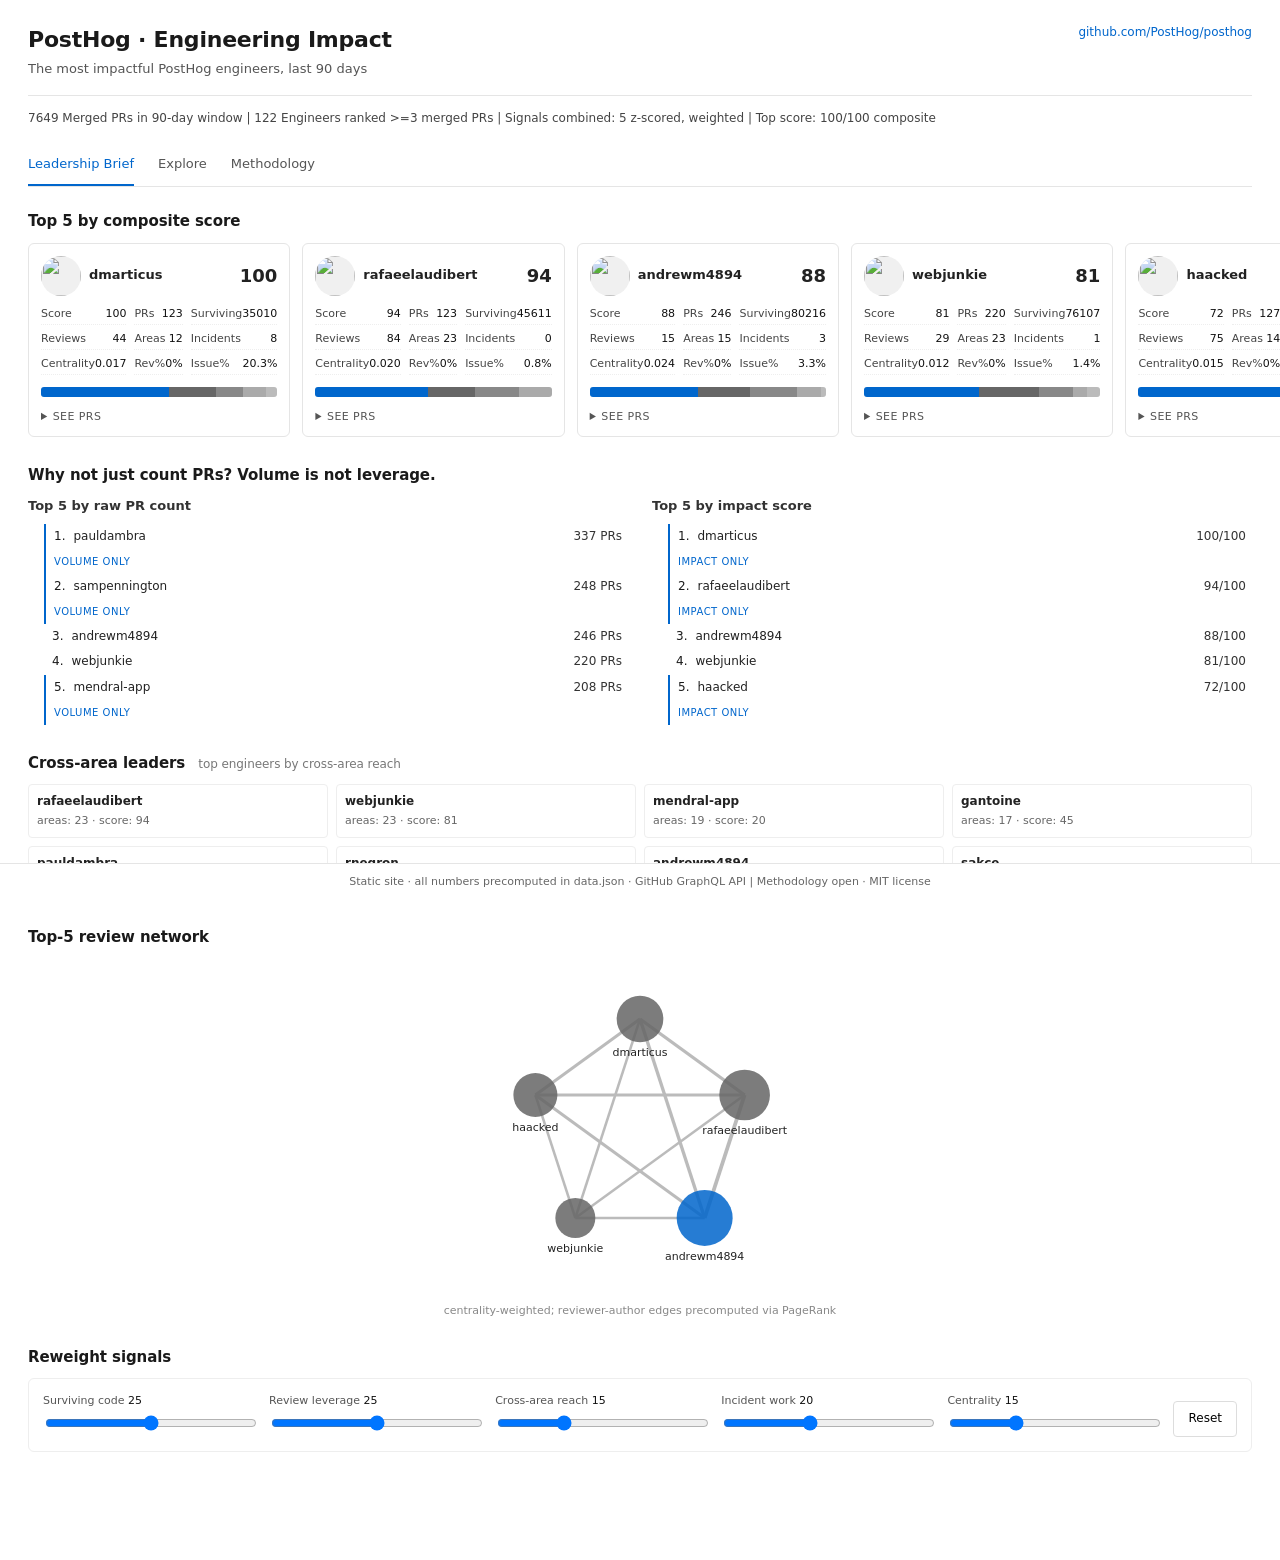
==== commit 2e2181c9: "ship vanilla build patches: hide Ask AI tab, methodology lines" ====
--- a/docs/index.html
+++ b/docs/index.html
@@ -20,7 +20,7 @@
   <div class="tabs" role="tablist">
     <button data-tab="brief" class="active">Leadership Brief</button>
     <button data-tab="explore">Explore</button>
-    <button data-tab="ask">Ask AI</button>
+    <button data-tab="ask" hidden>Ask AI</button>
     <button data-tab="method">Methodology</button>
   </div>
   <section id="tab-brief" class="panel active">
@@ -92,6 +92,8 @@
   </section>
   <section id="tab-method" class="panel method">
     <p class="opener">Open and reproducible. The repo contains the fetcher, analyzer, and rendered data.json.</p>
+    <p>Assistant deferred for time. Pipeline spec retained in repo.</p>
+    <p>Avatars served from avatars.githubusercontent.com (GitHub CDN).</p>
     <h3>Window and eligibility</h3>
     <ul>
       <li>90-day trailing window into PostHog/posthog default branch.</li>
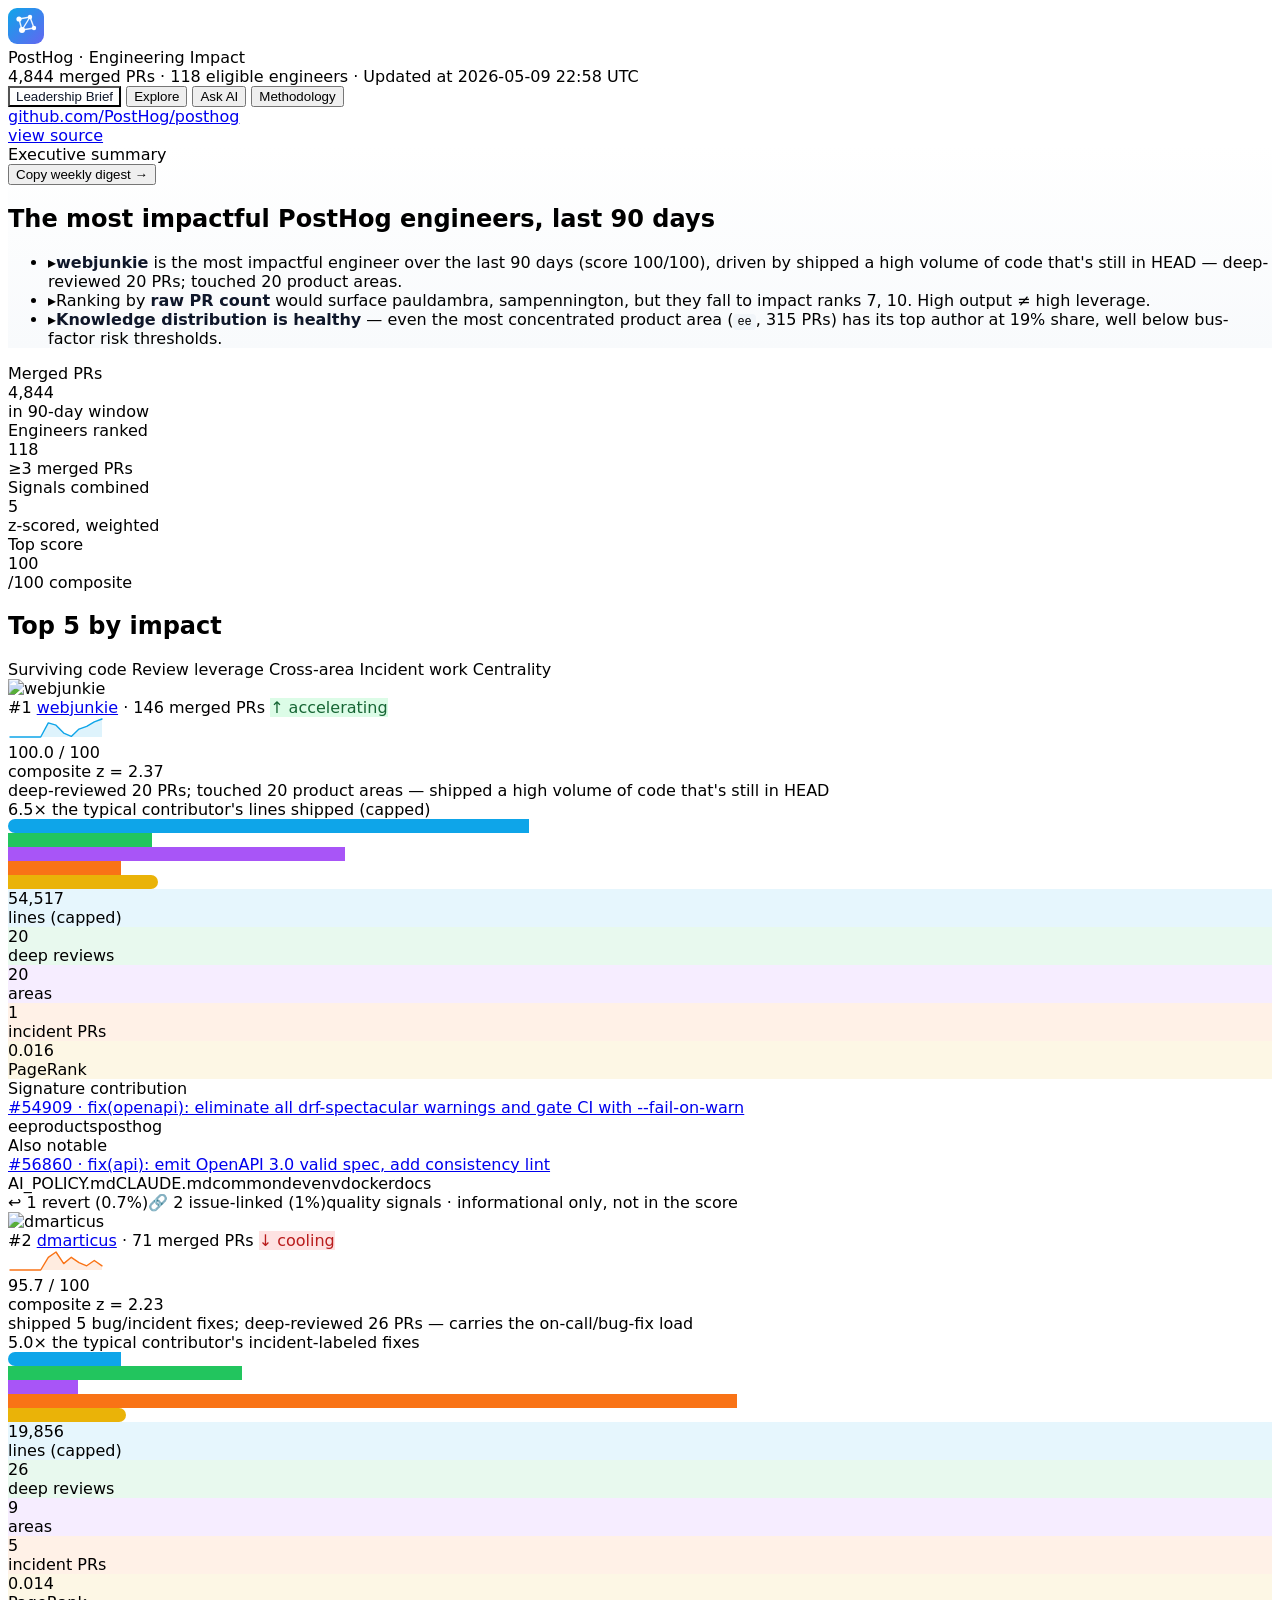
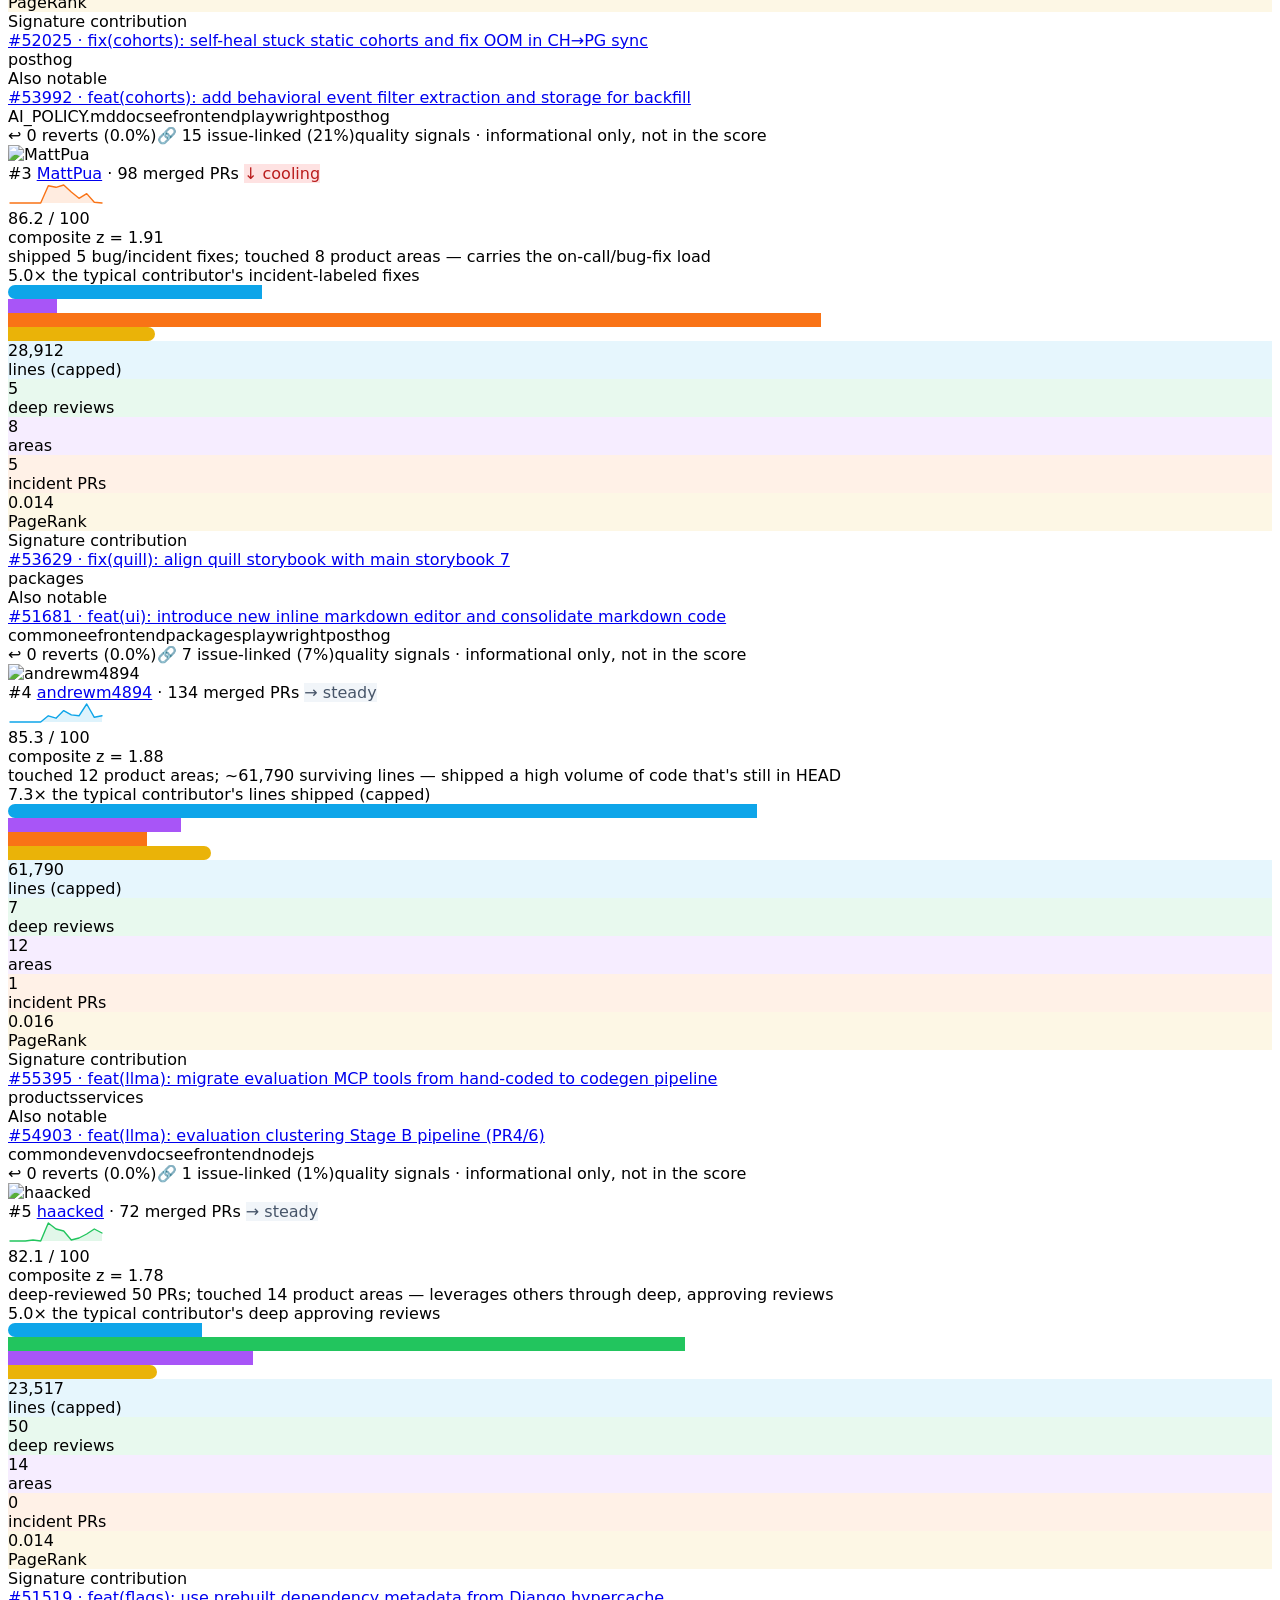
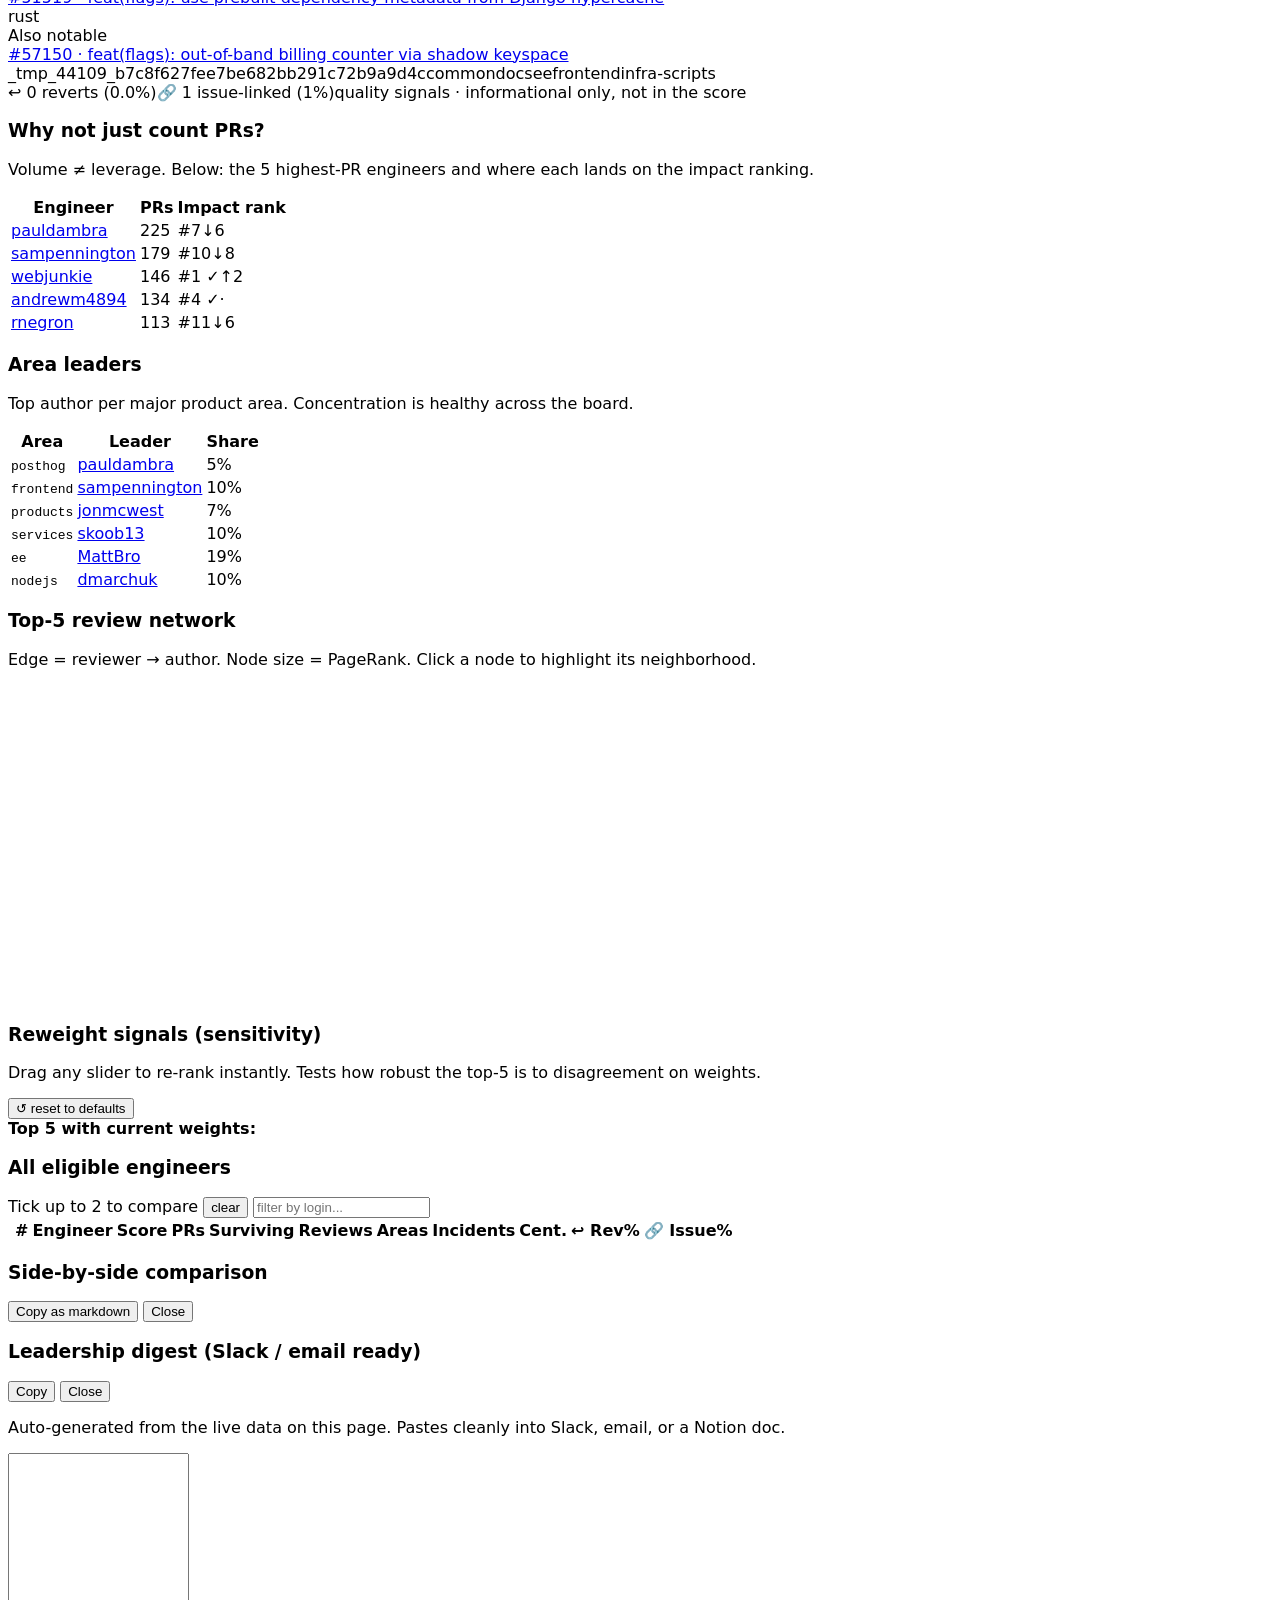
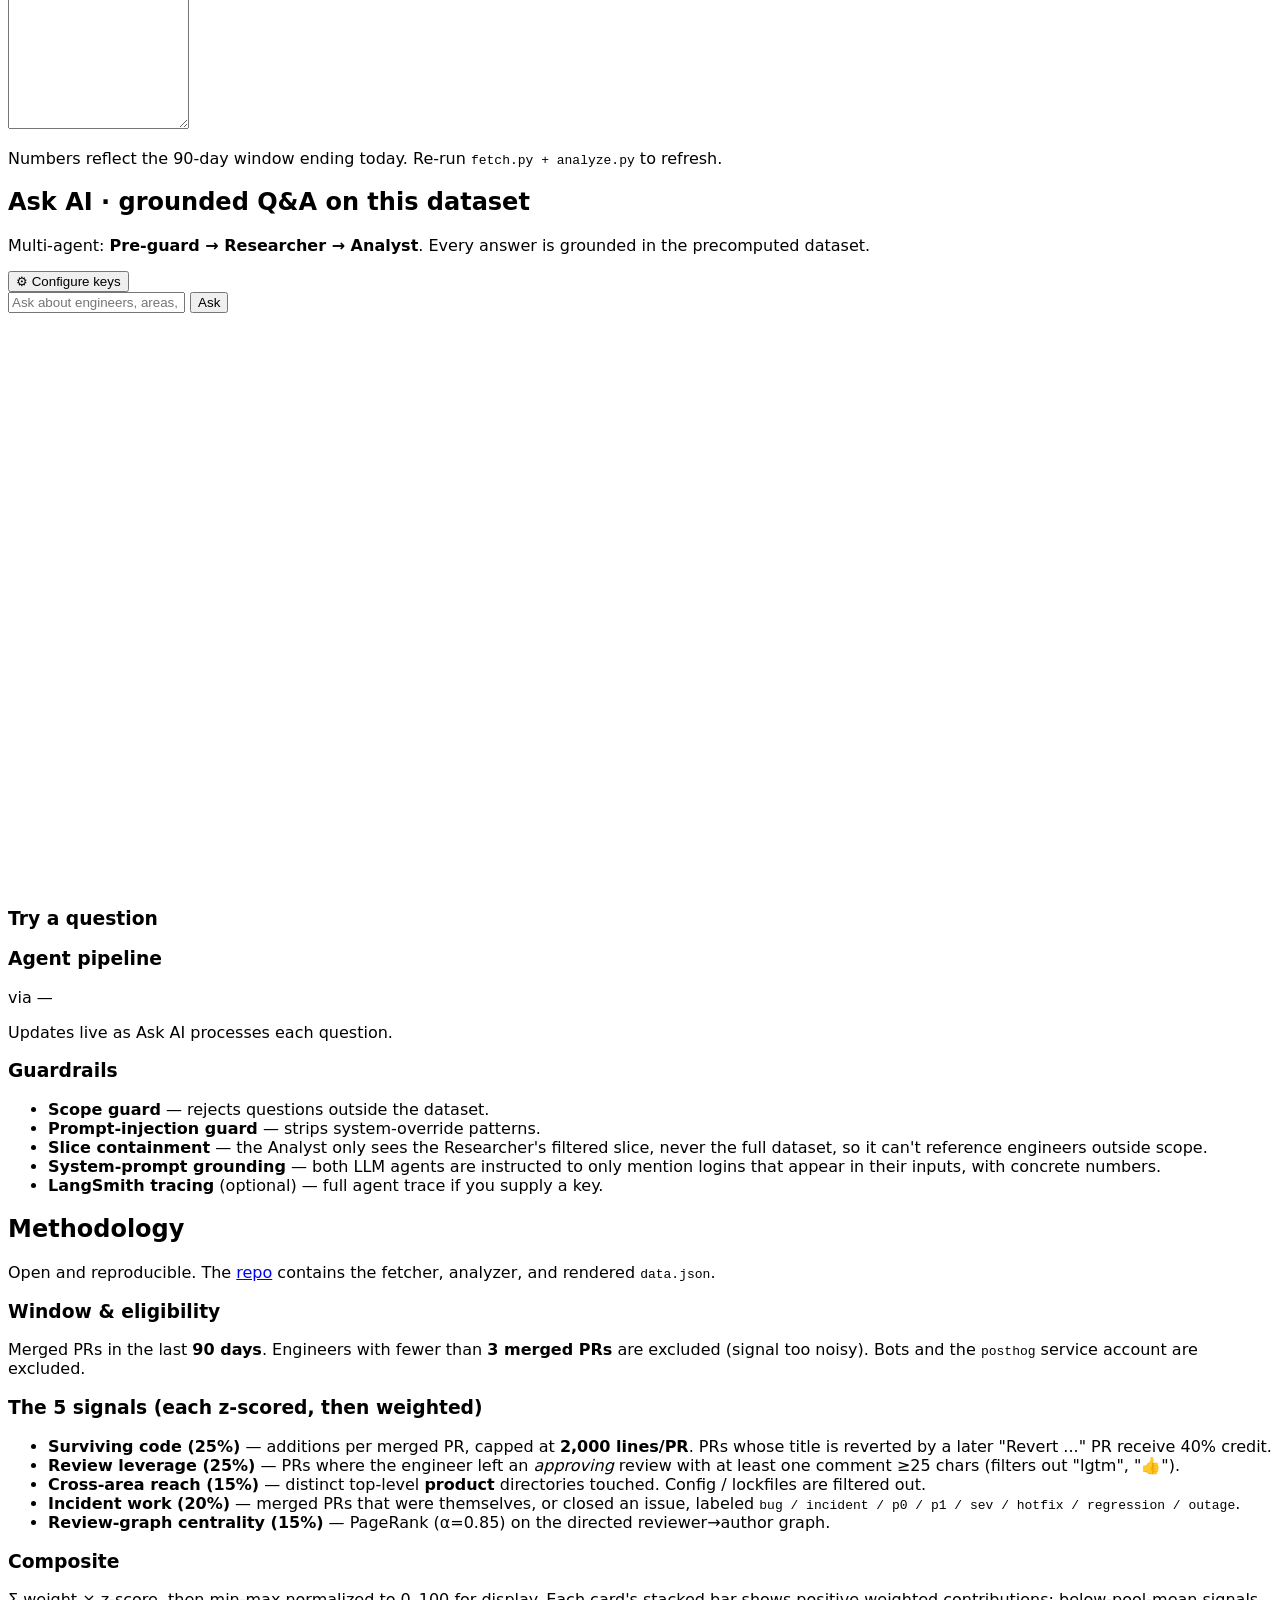
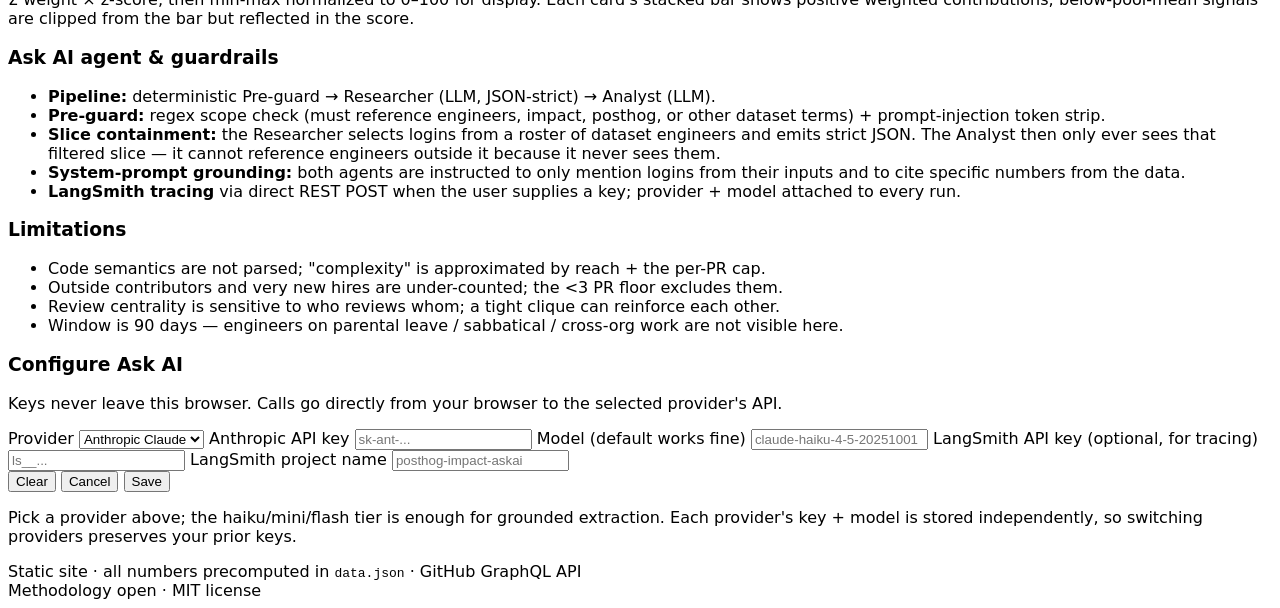
==== commit 82def6ea: "match Rimcode-ai/posthog-impact-dashboard exactly" ====
--- a/docs/index.html
+++ b/docs/index.html
@@ -2,179 +2,345 @@
 <html lang="en">
 <head>
 <meta charset="utf-8">
+<meta name="viewport" content="width=1440">
 <title>PostHog · Engineering Impact</title>
-<meta name="viewport" content="width=device-width,initial-scale=1">
-<style>*{box-sizing:border-box}html,body{margin:0;padding:0}body{font-family:-apple-system,BlinkMacSystemFont,"Segoe UI",system-ui,Roboto,sans-serif;color:#1a1a1a;background:#fff;font-size:14px;line-height:1.45;padding-bottom:56px}a{color:#222;text-decoration:none}a:hover{text-decoration:underline}.wrap{max-width:1280px;margin:0 auto;padding:24px 28px}header.top{display:flex;justify-content:space-between;align-items:flex-start;border-bottom:1px solid #e5e5e5;padding-bottom:16px;margin-bottom:14px}header.top h1{margin:0 0 4px;font-size:22px;font-weight:600;letter-spacing:-0.01em}header.top .sub{color:#555;font-size:13px}header.top .gh{font-size:12px;color:#0066cc}.stats{font-size:12px;color:#444;margin:6px 0 18px}.tabs{display:flex;gap:24px;border-bottom:1px solid #e5e5e5;margin-bottom:20px}.tabs button{background:none;border:0;border-bottom:2px solid transparent;padding:10px 0;font:inherit;font-size:13px;color:#555;cursor:pointer}.tabs button.active{color:#0066cc;border-bottom-color:#0066cc}.tabs button:hover{color:#000}.panel{display:none}.panel.active{display:block}h2{font-size:15px;font-weight:600;margin:24px 0 10px;letter-spacing:-0.005em}h2 .small{font-weight:400;color:#777;font-size:12px;margin-left:8px}.section{margin-bottom:28px}.cards{display:grid;grid-template-columns:repeat(5,1fr);gap:12px}.card{border:1px solid #e5e5e5;border-radius:6px;padding:12px;background:#fff;display:flex;flex-direction:column;gap:8px}.cardhead{display:flex;align-items:center;gap:8px}.cardhead img{width:40px;height:40px;border-radius:50%;background:#f0f0f0}.cardhead .login{font-weight:600;font-size:13px}.cardhead .scoreBig{margin-left:auto;font-size:18px;font-weight:600;color:#222}.kv{display:grid;grid-template-columns:repeat(3,1fr);gap:4px 8px;font-size:11px;color:#444}.kv div{display:flex;justify-content:space-between;border-bottom:1px dotted #eee;padding:2px 0}.kv div span:last-child{font-variant-numeric:tabular-nums;color:#111}.bar{display:flex;height:10px;width:100%;border-radius:3px;overflow:hidden;background:#f3f3f3;margin-top:4px}.bar div{height:100%}details.prs{font-size:12px;margin-top:4px}details.prs summary{cursor:pointer;color:#555;font-size:11px;text-transform:uppercase;letter-spacing:0.04em}details.prs ul{list-style:none;padding-left:0;margin:6px 0 0}details.prs li{padding:2px 0;font-size:12px}details.prs .muted{color:#888;margin-left:4px;font-variant-numeric:tabular-nums}.cmp{display:grid;grid-template-columns:1fr 1fr;gap:24px}.cmp h3{margin:0 0 8px;font-size:13px;font-weight:600;color:#333}.cmp ol{margin:0;padding-left:18px}.cmp li{padding:4px 6px;display:flex;align-items:center;gap:8px;font-size:12px;flex-wrap:wrap}.cmp li.only{border-left:2px solid #0066cc;padding-left:8px;margin-left:-2px}.cmp .cap{flex-basis:100%;font-size:10px;color:#0066cc;margin-top:2px;text-transform:uppercase;letter-spacing:0.05em}.cmp .metric{margin-left:auto;font-variant-numeric:tabular-nums;color:#333}.crossList{display:grid;grid-template-columns:repeat(4,1fr);gap:8px}.crossItem{border:1px solid #eee;border-radius:4px;padding:8px;font-size:12px}.crossItem .l{font-weight:600}.crossItem .m{color:#666;font-size:11px;margin-top:2px}svg.network{width:100%;max-width:520px;height:340px;display:block;margin:0 auto}svg.network .node{cursor:pointer}svg.network text{font-size:11px;fill:#222}svg.network .edge{stroke:#bbb}svg.network.dim .node:not(.hl){opacity:0.25}svg.network.dim .edge:not(.hl){opacity:0.15}.netCap{text-align:center;font-size:11px;color:#888;margin-top:4px}.sliders{display:grid;grid-template-columns:repeat(5,1fr) auto;gap:14px;align-items:end;border:1px solid #eee;padding:14px;border-radius:6px}.slider label{font-size:11px;color:#555;display:block;margin-bottom:4px}.slider input{width:100%}.slider .val{font-size:11px;color:#111;font-variant-numeric:tabular-nums}.sliders button{background:#fff;border:1px solid #ddd;padding:8px 14px;border-radius:4px;cursor:pointer;font:inherit;font-size:12px}.sliders button:hover{background:#f5f5f5}table.exp{width:100%;border-collapse:collapse;font-size:12px}table.exp th,table.exp td{padding:6px 8px;text-align:left;border-bottom:1px solid #eee;white-space:nowrap}table.exp th{cursor:pointer;font-weight:600;color:#333;background:#fafafa;border-bottom:1px solid #ddd}table.exp th.sorted{color:#000}table.exp td.num,table.exp th.num{text-align:right;font-variant-numeric:tabular-nums}table.exp tr:hover{background:#f8f8f8}.expTools{display:flex;gap:10px;align-items:center;margin:8px 0 12px}.expTools button{background:#fff;border:1px solid #ddd;padding:6px 12px;border-radius:4px;cursor:pointer;font:inherit;font-size:12px}.expTools button:hover{background:#f5f5f5}.expTools .note{font-size:11px;color:#777}.cmpCards{display:grid;grid-template-columns:1fr 1fr;gap:14px;margin-top:16px}.askPanel{border:1px solid #e5e5e5;border-radius:6px;padding:14px;margin-bottom:14px;background:#fafafa}.askPanel .row{display:grid;grid-template-columns:140px 1fr;gap:10px;align-items:center;margin-bottom:8px}.askPanel input,.askPanel select{font:inherit;font-size:13px;padding:6px 8px;border:1px solid #ddd;border-radius:4px;width:100%;background:#fff}.askPanel button{background:#fff;border:1px solid #ddd;padding:6px 14px;border-radius:4px;cursor:pointer;font:inherit;font-size:12px}.chips{display:flex;gap:8px;flex-wrap:wrap;margin:10px 0}.chip{background:#f0f0f0;border:1px solid #e0e0e0;padding:5px 10px;border-radius:14px;font-size:12px;cursor:pointer}.chip:hover{background:#e6e6e6}.askInput{display:flex;gap:8px;margin-bottom:14px}.askInput textarea{flex:1;font:inherit;font-size:13px;padding:8px;border:1px solid #ddd;border-radius:4px;min-height:60px;resize:vertical}.askInput button{background:#222;color:#fff;border:0;padding:0 18px;border-radius:4px;cursor:pointer;font:inherit;font-size:13px;align-self:stretch}.askInput button:hover{background:#000}.stage{border:1px solid #eee;border-radius:6px;padding:10px 12px;margin-bottom:8px;background:#fff;font-size:13px}.stage .lbl{font-size:11px;text-transform:uppercase;letter-spacing:0.05em;color:#888;margin-bottom:4px}.stage .body{white-space:pre-wrap}.stage .err{color:#a00}.stage .pickChips{display:flex;gap:6px;flex-wrap:wrap;margin:4px 0 6px}.stage .pickChip{background:#f0f0f0;color:#222;border:1px solid #ddd;padding:2px 8px;border-radius:10px;font-size:11px}.method p,.method li{font-size:13px}.method ul{margin:6px 0 12px 20px}.method h3{font-size:14px;font-weight:600;margin:16px 0 6px}.opener{font-size:13px;color:#444;margin:0 0 12px}footer.f{position:fixed;bottom:0;left:0;right:0;background:#fff;border-top:1px solid #e5e5e5;padding:10px 28px;font-size:11px;color:#666;text-align:center}</style>
+<link rel="preload" as="fetch" href="data.json" crossorigin>
+<link rel="dns-prefetch" href="//cdn.tailwindcss.com">
+<link rel="dns-prefetch" href="//cdn.jsdelivr.net">
+<script src="https://cdn.tailwindcss.com"></script>
+<style>
+  body { font-family: -apple-system, BlinkMacSystemFont, "Segoe UI", system-ui, "Roboto", "Helvetica Neue", Arial, sans-serif; }
+  .seg { height: 14px; }
+  .seg:first-child { border-top-left-radius: 999px; border-bottom-left-radius: 999px; }
+  .seg:last-child { border-top-right-radius: 999px; border-bottom-right-radius: 999px; }
+  details > summary { cursor: pointer; list-style: none; }
+  details > summary::-webkit-details-marker { display: none; }
+  .pill { font-variant-numeric: tabular-nums; }
+  .tab-active { background: white; color: #0f172a; box-shadow: 0 1px 3px rgba(0,0,0,.06); }
+  .step-pending { background: #f1f5f9; color: #94a3b8; }
+  .step-active { background: #dbeafe; color: #1d4ed8; }
+  .step-ok { background: #dcfce7; color: #166534; }
+  .step-block { background: #fee2e2; color: #b91c1c; }
+  .grad-card { background: linear-gradient(180deg, rgba(255,255,255,1) 0%, rgba(248,250,252,1) 100%); }
+  .md p { margin: .35em 0; }
+  .md ul { margin: .25em 0 .25em 1.25em; list-style: disc; }
+  .md ol { margin: .25em 0 .25em 1.5em; list-style: decimal; }
+  .md code { background: #f1f5f9; padding: 1px 4px; border-radius: 4px; font-size: 92%; }
+  .md strong { color: #0f172a; }
+</style>
 </head>
-<body>
-<script type="application/json" id="data">{"generated_at":"2026-05-10T07:58Z","window":{"start":"2026-02-09T04:10:01Z","end":"2026-05-09T19:07:23Z"},"totals":{"merged_prs":7649,"eligible_engineers":122},"engineers":[{"login":"dmarticus","avatar_url":"https://avatars.githubusercontent.com/dmarticus?s=80","score":100,"prs":123,"surviving":35010.0,"reviews":44,"areas":12,"incidents":8,"centrality":0.017,"rev_pct":0.0,"issue_pct":20.3,"signal_z":{"s1":1.247,"s2":2.179,"s3":0.876,"s4":7.326,"s5":1.735},"top_prs":[{"title":"feat(mcp): add cohort CRUD tools to MCP server","url":"https://github.com/PostHog/posthog/pull/49272","additions":2099,"deletions":128},{"title":"feat(flags): decouple evaluation contexts from tags","url":"https://github.com/PostHog/posthog/pull/49751","additions":1499,"deletions":1054},{"title":"feat(cohorts): add behavioral event filter extraction and storage for backfill","url":"https://github.com/PostHog/posthog/pull/53992","additions":1496,"deletions":3},{"title":"fix(session-recordings): use LEFT JOIN instead of IN/NOT IN for cohort filtering","url":"https://github.com/PostHog/posthog/pull/48403","additions":1227,"deletions":151},{"title":"feat(flags): implement per-condition aggregation in Rust evaluation service","url":"https://github.com/PostHog/posthog/pull/52325","additions":1188,"deletions":251}]},{"login":"rafaeelaudibert","avatar_url":"https://avatars.githubusercontent.com/rafaeelaudibert?s=80","score":94,"prs":123,"surviving":45611.0,"reviews":84,"areas":23,"incidents":0,"centrality":0.02,"rev_pct":0.0,"issue_pct":0.8,"signal_z":{"s1":1.936,"s2":4.911,"s3":3.393,"s4":-0.338,"s5":2.337},"top_prs":[{"title":"feat(legal-documents): in-app BAA/DPA generator","url":"https://github.com/PostHog/posthog/pull/55541","additions":3813,"deletions":47},{"title":"refactor: Multitude of simplifications for MCP Apps","url":"https://github.com/PostHog/posthog/pull/51379","additions":5376,"deletions":3335},{"title":"feat: Introduce Mosaic","url":"https://github.com/PostHog/posthog/pull/49425","additions":3255,"deletions":774},{"title":"feat: Add basic Stripe app","url":"https://github.com/PostHog/posthog/pull/49571","additions":3523,"deletions":170},{"title":"chore: migrate formatting from prettier to oxfmt","url":"https://github.com/PostHog/posthog/pull/48362","additions":3759,"deletions":3240}]},{"login":"andrewm4894","avatar_url":"https://avatars.githubusercontent.com/andrewm4894?s=80","score":88,"prs":246,"surviving":80216.0,"reviews":15,"areas":15,"incidents":3,"centrality":0.024,"rev_pct":0.0,"issue_pct":3.3,"signal_z":{"s1":4.184,"s2":0.199,"s3":1.562,"s4":2.536,"s5":3.028},"top_prs":[{"title":"feat(llma): add Tags scene with list, detail, and kea logics (4/5)","url":"https://github.com/PostHog/posthog/pull/54591","additions":3382,"deletions":6},{"title":"feat(llma): evaluation clustering Stage B pipeline (PR4/6)","url":"https://github.com/PostHog/posthog/pull/54903","additions":2384,"deletions":43},{"title":"feat(llma): migrate evaluation MCP tools from hand-coded to codegen pipeline","url":"https://github.com/PostHog/posthog/pull/55395","additions":2159,"deletions":509},{"title":"feat(llma): add agent skills list and detail scenes (3/3)","url":"https://github.com/PostHog/posthog/pull/54727","additions":2475,"deletions":353},{"title":"feat(llma): add LLMSkill model and API for agent skills (1/3)","url":"https://github.com/PostHog/posthog/pull/54725","additions":2453,"deletions":11}]},{"login":"webjunkie","avatar_url":"https://avatars.githubusercontent.com/webjunkie?s=80","score":81,"prs":220,"surviving":76107.0,"reviews":29,"areas":23,"incidents":1,"centrality":0.012,"rev_pct":0.0,"issue_pct":1.4,"signal_z":{"s1":3.917,"s2":1.155,"s3":3.393,"s4":0.62,"s5":0.731},"top_prs":[{"title":"feat(devex): upgrade openapi spec to 3.1 and orval to 8.9.1","url":"https://github.com/PostHog/posthog/pull/57871","additions":37888,"deletions":41139},{"title":"feat(visual-review): add snapshots overview page","url":"https://github.com/PostHog/posthog/pull/56963","additions":2565,"deletions":180},{"title":"fix(api): emit OpenAPI 3.0 valid spec, add consistency lint","url":"https://github.com/PostHog/posthog/pull/56860","additions":2410,"deletions":3128},{"title":"feat(ci): add automatic test sharding to Dagster CI","url":"https://github.com/PostHog/posthog/pull/56859","additions":2006,"deletions":653},{"title":"chore(mcp): sort tool keys in YAML and JSON definitions","url":"https://github.com/PostHog/posthog/pull/55956","additions":10929,"deletions":11005}]},{"login":"haacked","avatar_url":"https://avatars.githubusercontent.com/haacked?s=80","score":72,"prs":127,"surviving":34134.0,"reviews":75,"areas":14,"incidents":0,"centrality":0.015,"rev_pct":0.0,"issue_pct":2.4,"signal_z":{"s1":1.19,"s2":4.297,"s3":1.333,"s4":-0.338,"s5":1.257},"top_prs":[{"title":"feat(flags): out-of-band billing counter via shadow keyspace","url":"https://github.com/PostHog/posthog/pull/57150","additions":2988,"deletions":141},{"title":"feat(flags): implement lazy per-token auth cache with targeted invalidation","url":"https://github.com/PostHog/posthog/pull/51854","additions":2784,"deletions":236},{"title":"feat(flags): use prebuilt dependency metadata from Django hypercache","url":"https://github.com/PostHog/posthog/pull/51519","additions":2670,"deletions":178},{"title":"feat(flags): add auth token cache safety mechanisms","url":"https://github.com/PostHog/posthog/pull/52370","additions":1589,"deletions":2},{"title":"chore(flags): rust-jumphost claim-from-pool shim over toolbox.py","url":"https://github.com/PostHog/posthog/pull/57166","additions":1555,"deletions":155}]},{"login":"sampennington","avatar_url":"https://avatars.githubusercontent.com/sampennington?s=80","score":67,"prs":248,"surviving":52894.0,"reviews":29,"areas":10,"incidents":3,"centrality":0.011,"rev_pct":0.0,"issue_pct":1.6,"signal_z":{"s1":2.409,"s2":1.155,"s3":0.418,"s4":2.536,"s5":0.449},"top_prs":[{"title":"feat: add d3 + canvas LineChart","url":"https://github.com/PostHog/posthog/pull/52599","additions":1685,"deletions":0},{"title":"chore(funnels): Created UDF version 11","url":"https://github.com/PostHog/posthog/pull/51750","additions":1658,"deletions":1},{"title":"feat(mcp): add investigate-metric skill for product analytics","url":"https://github.com/PostHog/posthog/pull/55490","additions":1371,"deletions":0},{"title":"chore(insight): Adds Insights component tests setup","url":"https://github.com/PostHog/posthog/pull/50895","additions":957,"deletions":1},{"title":"feat(insights): Side panel query editor experiment","url":"https://github.com/PostHog/posthog/pull/52549","additions":856,"deletions":142}]},{"login":"pauldambra","avatar_url":"https://avatars.githubusercontent.com/pauldambra?s=80","score":65,"prs":337,"surviving":49492.2,"reviews":33,"areas":16,"incidents":0,"centrality":0.02,"rev_pct":0.3,"issue_pct":0.3,"signal_z":{"s1":2.188,"s2":1.428,"s3":1.791,"s4":-0.338,"s5":2.266},"top_prs":[{"title":"feat: add box plot chart visualization for trends insights","url":"https://github.com/PostHog/posthog/pull/48043","additions":2627,"deletions":190},{"title":"feat(taxonomic-filter): add recent selections tab","url":"https://github.com/PostHog/posthog/pull/51063","additions":1824,"deletions":38},{"title":"feat(mcp): expose subscription MCP and skills","url":"https://github.com/PostHog/posthog/pull/54653","additions":1687,"deletions":32},{"title":"feat: don't make someone click to summarise when there is a summary","url":"https://github.com/PostHog/posthog/pull/50278","additions":1455,"deletions":1071},{"title":"feat(insights): add save-as-action banner for autocapture filters","url":"https://github.com/PostHog/posthog/pull/53855","additions":1437,"deletions":139}]},{"login":"skoob13","avatar_url":"https://avatars.githubusercontent.com/skoob13?s=80","score":64,"prs":155,"surviving":53487.0,"reviews":40,"areas":12,"incidents":0,"centrality":0.017,"rev_pct":0.0,"issue_pct":0.6,"signal_z":{"s1":2.448,"s2":1.906,"s3":0.876,"s4":-0.338,"s5":1.612},"top_prs":[{"title":"chore(mcp): migrate trends and funnel evals","url":"https://github.com/PostHog/posthog/pull/55539","additions":2717,"deletions":369},{"title":"feat(mcp): eval harness","url":"https://github.com/PostHog/posthog/pull/52606","additions":3032,"deletions":242},{"title":"fix(mcp): exclude heavy fields from insight endpoints","url":"https://github.com/PostHog/posthog/pull/54033","additions":13635,"deletions":1069},{"title":"feat(mcp): Add AssistantLifecycleQuery schema support","url":"https://github.com/PostHog/posthog/pull/51981","additions":2394,"deletions":1},{"title":"feat(mcp): Add stickiness insight support to assistant queries","url":"https://github.com/PostHog/posthog/pull/51979","additions":2965,"deletions":16}]},{"login":"fercgomes","avatar_url":"https://avatars.githubusercontent.com/fercgomes?s=80","score":59,"prs":85,"surviving":26922.0,"reviews":20,"areas":11,"incidents":3,"centrality":0.019,"rev_pct":0.0,"issue_pct":4.7,"signal_z":{"s1":0.722,"s2":0.54,"s3":0.647,"s4":2.536,"s5":2.084},"top_prs":[{"title":"feat(onboarding): add onboarding delegation flow","url":"https://github.com/PostHog/posthog/pull/55081","additions":3380,"deletions":108},{"title":"feat(onboarding): add invited-user welcome dialog","url":"https://github.com/PostHog/posthog/pull/55073","additions":2478,"deletions":30},{"title":"feat(toolbar): add OAuth backend infrastructure","url":"https://github.com/PostHog/posthog/pull/47819","additions":2080,"deletions":17},{"title":"feat(toolbar): allow quick survey creation","url":"https://github.com/PostHog/posthog/pull/52668","additions":1539,"deletions":119},{"title":"feat(settings): add OAuth applications section to organization settings","url":"https://github.com/PostHog/posthog/pull/48311","additions":1243,"deletions":1}]},{"login":"MattPua","avatar_url":"https://avatars.githubusercontent.com/MattPua?s=80","score":58,"prs":137,"surviving":30866.0,"reviews":5,"areas":10,"incidents":5,"centrality":0.012,"rev_pct":0.0,"issue_pct":5.1,"signal_z":{"s1":0.978,"s2":-0.484,"s3":0.418,"s4":4.452,"s5":0.641},"top_prs":[{"title":"feat(subscriptions): Add SubscriptionDelivery history","url":"https://github.com/PostHog/posthog/pull/54684","additions":3238,"deletions":129},{"title":"feat(dashboards): Allow Project Scoped Dashboard Templates","url":"https://github.com/PostHog/posthog/pull/53903","additions":2861,"deletions":662},{"title":"feat(alerts): quiet hours for insight alerts","url":"https://github.com/PostHog/posthog/pull/53264","additions":2439,"deletions":209},{"title":"feat(ui): introduce new inline markdown editor and consolidate markdown code","url":"https://github.com/PostHog/posthog/pull/51681","additions":2484,"deletions":514},{"title":"feat(subscriptions): add a page to see all subscriptions","url":"https://github.com/PostHog/posthog/pull/53615","additions":1980,"deletions":115}]},{"login":"mariusandra","avatar_url":"https://avatars.githubusercontent.com/mariusandra?s=80","score":54,"prs":97,"surviving":36769.0,"reviews":44,"areas":13,"incidents":0,"centrality":0.011,"rev_pct":0.0,"issue_pct":0.0,"signal_z":{"s1":1.361,"s2":2.179,"s3":1.105,"s4":-0.338,"s5":0.454},"top_prs":[{"title":"feat(sql-editor): multiple schemas per postgres connection","url":"https://github.com/PostHog/posthog/pull/52058","additions":5259,"deletions":822},{"title":"feat(hogql): \"within group\" support","url":"https://github.com/PostHog/posthog/pull/51660","additions":5606,"deletions":5166},{"title":"feat(hogql): direct Postgres catalog and metadata support (4b)","url":"https://github.com/PostHog/posthog/pull/50608","additions":2846,"deletions":148},{"title":"feat(sql-editor): view folders","url":"https://github.com/PostHog/posthog/pull/53018","additions":1559,"deletions":84},{"title":"feat(notebooks): HogQL + python nodes","url":"https://github.com/PostHog/posthog/pull/46221","additions":1418,"deletions":56}]},{"login":"richardsolomou","avatar_url":"https://avatars.githubusercontent.com/richardsolomou?s=80","score":53,"prs":81,"surviving":28933.0,"reviews":27,"areas":9,"incidents":2,"centrality":0.015,"rev_pct":0.0,"issue_pct":3.7,"signal_z":{"s1":0.852,"s2":1.018,"s3":0.189,"s4":1.578,"s5":1.264},"top_prs":[{"title":"chore(llma): consolidate MCP tools into single tools.yaml with llma- prefix","url":"https://github.com/PostHog/posthog/pull/57076","additions":4131,"deletions":4267},{"title":"docs(llma): migrate onboarding docs to OpenTelemetry auto-instrumentation","url":"https://github.com/PostHog/posthog/pull/53668","additions":2238,"deletions":2771},{"title":"refactor(llma): split playground into separate kea logics","url":"https://github.com/PostHog/posthog/pull/49486","additions":2781,"deletions":1772},{"title":"feat(llm-analytics): add onboarding guides and subcategory tabs for LLM SDKs","url":"https://github.com/PostHog/posthog/pull/46367","additions":5665,"deletions":268},{"title":"fix(llma): bill audio and image tokens at modality rates","url":"https://github.com/PostHog/posthog/pull/56878","additions":1824,"deletions":360}]},{"login":"gustavohstrassburger","avatar_url":"https://avatars.githubusercontent.com/gustavohstrassburger?s=80","score":51,"prs":78,"surviving":20110.0,"reviews":31,"areas":11,"incidents":2,"centrality":0.013,"rev_pct":0.0,"issue_pct":2.6,"signal_z":{"s1":0.279,"s2":1.292,"s3":0.647,"s4":1.578,"s5":0.855},"top_prs":[{"title":"feat(feature-flags): add test_evaluation endpoint","url":"https://github.com/PostHog/posthog/pull/55149","additions":2527,"deletions":635},{"title":"fix(temporal): resolve realtime cohorts threshold overlaps and timestamp bugs","url":"https://github.com/PostHog/posthog/pull/57545","additions":1445,"deletions":30},{"title":"feat: implement duration-based scheduling for realtime cohort calculations","url":"https://github.com/PostHog/posthog/pull/49423","additions":1086,"deletions":100},{"title":"feat: implement point-in-time person properties reconstruction","url":"https://github.com/PostHog/posthog/pull/48214","additions":1079,"deletions":3},{"title":"feat(cohorts): add automatic backfill for person property changes","url":"https://github.com/PostHog/posthog/pull/53800","additions":1042,"deletions":2}]},{"login":"Gilbert09","avatar_url":"https://avatars.githubusercontent.com/Gilbert09?s=80","score":48,"prs":125,"surviving":43495.0,"reviews":21,"areas":13,"incidents":0,"centrality":0.012,"rev_pct":0.0,"issue_pct":0.0,"signal_z":{"s1":1.798,"s2":0.609,"s3":1.105,"s4":-0.338,"s5":0.76},"top_prs":[{"title":"feat(data-warehouse): add tracked HTTP transport for warehouse sources","url":"https://github.com/PostHog/posthog/pull/56652","additions":4277,"deletions":350},{"title":"feat(data-warehouse): schema detail scene and source/schema metrics","url":"https://github.com/PostHog/posthog/pull/55551","additions":2163,"deletions":1140},{"title":"chore(data-warehouse): Moved source docs from .com to this repo","url":"https://github.com/PostHog/posthog/pull/56147","additions":2120,"deletions":1},{"title":"feat(data-warehouse): add agent skills for warehouse source workflows","url":"https://github.com/PostHog/posthog/pull/55954","additions":2094,"deletions":21},{"title":"feat(hogql): Print out CTEs instead of nesting them","url":"https://github.com/PostHog/posthog/pull/38430","additions":10507,"deletions":11575}]},{"login":"yasen-posthog","avatar_url":"https://avatars.githubusercontent.com/yasen-posthog?s=80","score":47,"prs":100,"surviving":23702.0,"reviews":29,"areas":11,"incidents":0,"centrality":0.02,"rev_pct":0.0,"issue_pct":0.0,"signal_z":{"s1":0.512,"s2":1.155,"s3":0.647,"s4":-0.338,"s5":2.187},"top_prs":[{"title":"feat: add MCP tools for organization intelligence","url":"https://github.com/PostHog/posthog/pull/53432","additions":3504,"deletions":507},{"title":"feat(notifications): notification popover UI with real-time SSE and toast alerts","url":"https://github.com/PostHog/posthog/pull/49313","additions":2087,"deletions":231},{"title":"feat(proxy): add in-app reverse proxy diagnostics","url":"https://github.com/PostHog/posthog/pull/57364","additions":1778,"deletions":53},{"title":"feat(ai): expose activity logs in Posthog AI read_data tool","url":"https://github.com/PostHog/posthog/pull/47104","additions":1403,"deletions":0},{"title":"feat(feature-flags): add cross-project Projects grid tab","url":"https://github.com/PostHog/posthog/pull/54481","additions":1006,"deletions":1}]},{"login":"gantoine","avatar_url":"https://avatars.githubusercontent.com/gantoine?s=80","score":45,"prs":62,"surviving":25496.0,"reviews":33,"areas":17,"incidents":0,"centrality":0.006,"rev_pct":0.0,"issue_pct":0.0,"signal_z":{"s1":0.629,"s2":1.428,"s3":2.02,"s4":-0.338,"s5":-0.331},"top_prs":[{"title":"feat(phrocs): Add interactive dev:setup mode","url":"https://github.com/PostHog/posthog/pull/53087","additions":2010,"deletions":259},{"title":"chore(devex): Upgrade to Typescript 5.6","url":"https://github.com/PostHog/posthog/pull/52510","additions":16422,"deletions":14359},{"title":"feat(devex): Custom TUI for hogli","url":"https://github.com/PostHog/posthog/pull/50341","additions":2259,"deletions":21},{"title":"feat(devex): Add docker container sidebar to phrocs","url":"https://github.com/PostHog/posthog/pull/51406","additions":1665,"deletions":783},{"title":"feat(devex): Phrocs MCP server","url":"https://github.com/PostHog/posthog/pull/50707","additions":1646,"deletions":66}]},{"login":"MattBro","avatar_url":"https://avatars.githubusercontent.com/MattBro?s=80","score":45,"prs":120,"surviving":26247.0,"reviews":19,"areas":11,"incidents":1,"centrality":0.016,"rev_pct":0.0,"issue_pct":6.7,"signal_z":{"s1":0.678,"s2":0.472,"s3":0.647,"s4":0.62,"s5":1.411},"top_prs":[{"title":"feat(provisioning): cimd verification tokens for partner-org linking","url":"https://github.com/PostHog/posthog/pull/55620","additions":2376,"deletions":180},{"title":"feat: link existing PostHog project to Vercel in connectable flow","url":"https://github.com/PostHog/posthog/pull/52480","additions":1595,"deletions":828},{"title":"feat: add oauth.posthog.com cross-region OAuth proxy","url":"https://github.com/PostHog/posthog/pull/48838","additions":1548,"deletions":9},{"title":"feat: make agentic provisioning multi-tenant with ProvisioningPartner model","url":"https://github.com/PostHog/posthog/pull/53493","additions":1168,"deletions":137},{"title":"feat: add Stripe APP account_requests and OAuth token exchange","url":"https://github.com/PostHog/posthog/pull/49881","additions":1156,"deletions":10}]},{"login":"eli-r-ph","avatar_url":"https://avatars.githubusercontent.com/eli-r-ph?s=80","score":44,"prs":95,"surviving":33642.0,"reviews":33,"areas":7,"incidents":0,"centrality":0.013,"rev_pct":0.0,"issue_pct":0.0,"signal_z":{"s1":1.158,"s2":1.428,"s3":-0.268,"s4":-0.338,"s5":0.914},"top_prs":[{"title":"feat(capture v1): KafkaProducer implementation and test suite","url":"https://github.com/PostHog/posthog/pull/53647","additions":4045,"deletions":103},{"title":"feat(capture v1): Multi-Sink config loader, validation, router","url":"https://github.com/PostHog/posthog/pull/53649","additions":2734,"deletions":152},{"title":"feat(capture): experiment w/scatter-gather produce ACK awaits; more granular rdkafka metrics","url":"https://github.com/PostHog/posthog/pull/55140","additions":3057,"deletions":316},{"title":"feat(capture): v1 analytics endpoint and processing pipeline (part one)","url":"https://github.com/PostHog/posthog/pull/52029","additions":4362,"deletions":1},{"title":"feat(rust): new Rust app lifecycle management library to replace common/health","url":"https://github.com/PostHog/posthog/pull/48016","additions":2258,"deletions":0}]},{"login":"rnegron","avatar_url":"https://avatars.githubusercontent.com/rnegron?s=80","score":44,"prs":118,"surviving":21036.0,"reviews":35,"areas":16,"incidents":0,"centrality":0.008,"rev_pct":0.0,"issue_pct":0.0,"signal_z":{"s1":0.339,"s2":1.565,"s3":1.791,"s4":-0.338,"s5":-0.087},"top_prs":[{"title":"feat(phrocs): add detached mode","url":"https://github.com/PostHog/posthog/pull/55534","additions":1876,"deletions":55},{"title":"chore: add hogli devbox:* commands for remote devbox management","url":"https://github.com/PostHog/posthog/pull/51689","additions":1758,"deletions":0},{"title":"refactor(hogli): restructure as standalone package in tools/hogli (v2)","url":"https://github.com/PostHog/posthog/pull/51686","additions":1445,"deletions":833},{"title":"feat(devex): consolidate workflow linters into hogli lint:workflows","url":"https://github.com/PostHog/posthog/pull/56972","additions":1281,"deletions":569},{"title":"feat(visual-review): add read-only MCP tools + pr/commit/branch filters","url":"https://github.com/PostHog/posthog/pull/55574","additions":1013,"deletions":71}]},{"login":"TueHaulund","avatar_url":"https://avatars.githubusercontent.com/TueHaulund?s=80","score":43,"prs":99,"surviving":42714.0,"reviews":12,"areas":11,"incidents":0,"centrality":0.014,"rev_pct":0.0,"issue_pct":2.0,"signal_z":{"s1":1.748,"s2":-0.006,"s3":0.647,"s4":-0.338,"s5":1.19},"top_prs":[{"title":"refactor(replay): session-replay temporal pipeline cleanup pass","url":"https://github.com/PostHog/posthog/pull/57072","additions":3646,"deletions":1998},{"title":"fix(replay): rasterizer production fixes and module restructuring","url":"https://github.com/PostHog/posthog/pull/52498","additions":2254,"deletions":1524},{"title":"chore(replay): standalone headless player and rasterizer","url":"https://github.com/PostHog/posthog/pull/51072","additions":5227,"deletions":1635},{"title":"feat(replay): add headless replay player and use recording-api for block listing","url":"https://github.com/PostHog/posthog/pull/50617","additions":2091,"deletions":567},{"title":"feat(replay): add recording rasterizer Temporal worker","url":"https://github.com/PostHog/posthog/pull/50257","additions":3075,"deletions":49}]},{"login":"rodrigoi","avatar_url":"https://avatars.githubusercontent.com/rodrigoi?s=80","score":40,"prs":67,"surviving":25594.0,"reviews":29,"areas":7,"incidents":0,"centrality":0.015,"rev_pct":0.0,"issue_pct":0.0,"signal_z":{"s1":0.635,"s2":1.155,"s3":-0.268,"s4":-0.338,"s5":1.303},"top_prs":[{"title":"feat(experiments): add a new ExperimentActorsQuery kind to the ActorsQuery.","url":"https://github.com/PostHog/posthog/pull/53362","additions":2995,"deletions":2270},{"title":"fix(experiments): exposure criteria modal now uses defautls correctly.","url":"https://github.com/PostHog/posthog/pull/50401","additions":2032,"deletions":3242},{"title":"feat(experiments): add experiment metric to the ajv compiled validators list.","url":"https://github.com/PostHog/posthog/pull/48530","additions":6066,"deletions":2},{"title":"chore(experiments): duplicate shared components.","url":"https://github.com/PostHog/posthog/pull/53040","additions":1647,"deletions":298},{"title":"chore(experiments): duplicate the experiment logic for legacy experiments.","url":"https://github.com/PostHog/posthog/pull/53417","additions":1585,"deletions":553}]},{"login":"sakce","avatar_url":"https://avatars.githubusercontent.com/sakce?s=80","score":40,"prs":136,"surviving":26706.0,"reviews":12,"areas":15,"incidents":1,"centrality":0.008,"rev_pct":0.0,"issue_pct":1.5,"signal_z":{"s1":0.708,"s2":-0.006,"s3":1.562,"s4":0.62,"s5":0.043},"top_prs":[{"title":"feat(mcp): add endpoints finally","url":"https://github.com/PostHog/posthog/pull/51079","additions":2721,"deletions":27},{"title":"fix(endpoints): revert filters_override","url":"https://github.com/PostHog/posthog/pull/54654","additions":1824,"deletions":66},{"title":"feat(endpoints): multiple breakdown support, vars in CTEs, sentinels","url":"https://github.com/PostHog/posthog/pull/49318","additions":1577,"deletions":174},{"title":"feat(endpoints): enable timestamp field bucketing when materializing","url":"https://github.com/PostHog/posthog/pull/49544","additions":1415,"deletions":129},{"title":"feat(modeling): node detail scene baby","url":"https://github.com/PostHog/posthog/pull/50338","additions":1268,"deletions":84}]},{"login":"andehen","avatar_url":"https://avatars.githubusercontent.com/andehen?s=80","score":39,"prs":74,"surviving":13979.0,"reviews":35,"areas":11,"incidents":0,"centrality":0.011,"rev_pct":0.0,"issue_pct":1.4,"signal_z":{"s1":-0.119,"s2":1.565,"s3":0.647,"s4":-0.338,"s5":0.596},"top_prs":[{"title":"feat(experiments): consolidate business logic into ExperimentService","url":"https://github.com/PostHog/posthog/pull/50436","additions":1495,"deletions":861},{"title":"feat(experiments): add copy experiment to another project","url":"https://github.com/PostHog/posthog/pull/52410","additions":1040,"deletions":189},{"title":"feat(experiments): extract ExperimentService for unified experiment creation","url":"https://github.com/PostHog/posthog/pull/49171","additions":927,"deletions":209},{"title":"feat(experiments): add cuped mean metric query support","url":"https://github.com/PostHog/posthog/pull/54849","additions":907,"deletions":18},{"title":"feat(experiments): add CUPED variance reduction to stats library","url":"https://github.com/PostHog/posthog/pull/52255","additions":844,"deletions":12}]},{"login":"arthurdedeus","avatar_url":"https://avatars.githubusercontent.com/arthurdedeus?s=80","score":39,"prs":67,"surviving":23637.0,"reviews":14,"areas":9,"incidents":2,"centrality":0.008,"rev_pct":0.0,"issue_pct":17.9,"signal_z":{"s1":0.508,"s2":0.13,"s3":0.189,"s4":1.578,"s5":-0.125},"top_prs":[{"title":"feat(revenue-analytics): Resolve posthog_person_distinct_id from child Stripe objects","url":"https://github.com/PostHog/posthog/pull/53595","additions":3211,"deletions":4521},{"title":"feat(revenue-analytics): Add local Stripe mock API service","url":"https://github.com/PostHog/posthog/pull/52433","additions":3489,"deletions":4},{"title":"feat(journey-buider): Create customer journey builder","url":"https://github.com/PostHog/posthog/pull/50001","additions":1953,"deletions":308},{"title":"feat(customer-analytics): Create MCP tools for usage metrics","url":"https://github.com/PostHog/posthog/pull/56591","additions":1397,"deletions":69},{"title":"feat(customer-analytics): Create usage metrics from data warehouse tables","url":"https://github.com/PostHog/posthog/pull/57001","additions":1153,"deletions":173}]},{"login":"thmsobrmlr","avatar_url":"https://avatars.githubusercontent.com/thmsobrmlr?s=80","score":38,"prs":143,"surviving":22125.0,"reviews":36,"areas":11,"incidents":0,"centrality":0.006,"rev_pct":0.0,"issue_pct":0.0,"signal_z":{"s1":0.41,"s2":1.633,"s3":0.647,"s4":-0.338,"s5":-0.407},"top_prs":[{"title":"feat(lifecycle): add data warehouse support","url":"https://github.com/PostHog/posthog/pull/50140","additions":2295,"deletions":850},{"title":"refactor(funnels): replace filters with queries in funnel tests","url":"https://github.com/PostHog/posthog/pull/52952","additions":1381,"deletions":1094},{"title":"refactor(funnels): replace filters with queries in trend funnel tests","url":"https://github.com/PostHog/posthog/pull/52995","additions":1113,"deletions":845},{"title":"feat(sql): hide null values from chart (instead of making them 0s)","url":"https://github.com/PostHog/posthog/pull/49851","additions":1008,"deletions":17},{"title":"refactor(funnels): replace filters with queries in breakdown tests","url":"https://github.com/PostHog/posthog/pull/52923","additions":987,"deletions":636}]},{"login":"VojtechBartos","avatar_url":"https://avatars.githubusercontent.com/VojtechBartos?s=80","score":38,"prs":64,"surviving":49652.0,"reviews":1,"areas":10,"incidents":0,"centrality":0.012,"rev_pct":0.0,"issue_pct":1.6,"signal_z":{"s1":2.198,"s2":-0.757,"s3":0.418,"s4":-0.338,"s5":0.709},"top_prs":[{"title":"feat(mcp): add batch exports MCP tools","url":"https://github.com/PostHog/posthog/pull/57149","additions":4139,"deletions":306},{"title":"feat(mcp): add CDP and workflows logs and metrics tools","url":"https://github.com/PostHog/posthog/pull/53965","additions":2435,"deletions":67},{"title":"chore(mcp): migrate experiments MCP tools to codegen","url":"https://github.com/PostHog/posthog/pull/53486","additions":9578,"deletions":3154},{"title":"feat(mcp): add  session replays MCP tools","url":"https://github.com/PostHog/posthog/pull/51757","additions":4937,"deletions":317},{"title":"chore(mcp): migrate surveys mcp tools to codegen","url":"https://github.com/PostHog/posthog/pull/51667","additions":6265,"deletions":6490}]},{"login":"a-lider","avatar_url":"https://avatars.githubusercontent.com/a-lider?s=80","score":37,"prs":66,"surviving":14048.0,"reviews":26,"areas":7,"incidents":0,"centrality":0.019,"rev_pct":0.0,"issue_pct":0.0,"signal_z":{"s1":-0.115,"s2":0.95,"s3":-0.268,"s4":-0.338,"s5":2.103},"top_prs":[{"title":"feat: custom events image preview","url":"https://github.com/PostHog/posthog/pull/41754","additions":1800,"deletions":203},{"title":"feat: effective access level in the new UI","url":"https://github.com/PostHog/posthog/pull/48380","additions":1466,"deletions":1189},{"title":"feat: inbound webhook for Customer.io opt-outs","url":"https://github.com/PostHog/posthog/pull/54470","additions":1115,"deletions":31},{"title":"feat: add persistent sync config for Customer.io import modal","url":"https://github.com/PostHog/posthog/pull/54344","additions":946,"deletions":364},{"title":"feat: sync opt-outs from posthog to Customer.io","url":"https://github.com/PostHog/posthog/pull/54572","additions":917,"deletions":43}]},{"login":"hpouillot","avatar_url":"https://avatars.githubusercontent.com/hpouillot?s=80","score":37,"prs":79,"surviving":17673.0,"reviews":13,"areas":14,"incidents":1,"centrality":0.011,"rev_pct":0.0,"issue_pct":1.3,"signal_z":{"s1":0.121,"s2":0.062,"s3":1.333,"s4":0.62,"s5":0.455},"top_prs":[{"title":"feat(error-tracking): exception steps and adaptive loading","url":"https://github.com/PostHog/posthog/pull/52593","additions":3578,"deletions":586},{"title":"chore(err): cymbal batch event processing endpoint","url":"https://github.com/PostHog/posthog/pull/47092","additions":2474,"deletions":993},{"title":"feat(error-tracking): refactor rules UI to card-based design with modals","url":"https://github.com/PostHog/posthog/pull/50841","additions":1772,"deletions":50},{"title":"feat(error-tracking): evaluate suppression rules server-side","url":"https://github.com/PostHog/posthog/pull/50840","additions":1429,"deletions":24},{"title":"chore(cymbal): cymbal migration","url":"https://github.com/PostHog/posthog/pull/48070","additions":887,"deletions":1080}]},{"login":"Twixes","avatar_url":"https://avatars.githubusercontent.com/Twixes?s=80","score":37,"prs":99,"surviving":17693.0,"reviews":21,"areas":11,"incidents":0,"centrality":0.016,"rev_pct":0.0,"issue_pct":0.0,"signal_z":{"s1":0.122,"s2":0.609,"s3":0.647,"s4":-0.338,"s5":1.476},"top_prs":[{"title":"feat(auth): UserIntegration model for GitHub","url":"https://github.com/PostHog/posthog/pull/55303","additions":3013,"deletions":963},{"title":"feat(signals): Merge signals debug features into Inbox","url":"https://github.com/PostHog/posthog/pull/48849","additions":980,"deletions":777},{"title":"feat(auth): Personal integrations settings","url":"https://github.com/PostHog/posthog/pull/55304","additions":958,"deletions":301},{"title":"feat(inbox): Rework Inbox UI, adding onboarding & config","url":"https://github.com/PostHog/posthog/pull/48427","additions":947,"deletions":146},{"title":"feat(signals): Emit session problem signals","url":"https://github.com/PostHog/posthog/pull/50596","additions":695,"deletions":1855}]},{"login":"mp-hog","avatar_url":"https://avatars.githubusercontent.com/mp-hog?s=80","score":36,"prs":73,"surviving":19567.0,"reviews":24,"areas":9,"incidents":0,"centrality":0.014,"rev_pct":0.0,"issue_pct":0.0,"signal_z":{"s1":0.244,"s2":0.813,"s3":0.189,"s4":-0.338,"s5":1.121},"top_prs":[{"title":"feat(experiments/mcp): Implement new MCP and Skills foundation","url":"https://github.com/PostHog/posthog/pull/55910","additions":5461,"deletions":2585},{"title":"feat(experiments): wizard / guided creation form","url":"https://github.com/PostHog/posthog/pull/48177","additions":1913,"deletions":332},{"title":"feat(phrocs): Add grouping options for sidebar in phrocs","url":"https://github.com/PostHog/posthog/pull/55058","additions":1174,"deletions":29},{"title":"refactor(experiments): Move shipping experiments to API","url":"https://github.com/PostHog/posthog/pull/52488","additions":757,"deletions":244},{"title":"feat(phrocs): Add show-all-processes toggle to phrocs","url":"https://github.com/PostHog/posthog/pull/55174","additions":716,"deletions":26}]},{"login":"nickbest-ph","avatar_url":"https://avatars.githubusercontent.com/nickbest-ph?s=80","score":36,"prs":85,"surviving":32597.0,"reviews":9,"areas":14,"incidents":0,"centrality":0.009,"rev_pct":0.0,"issue_pct":0.0,"signal_z":{"s1":1.09,"s2":-0.211,"s3":1.333,"s4":-0.338,"s5":0.122},"top_prs":[{"title":"feat(personhog): group and group type mapping writes","url":"https://github.com/PostHog/posthog/pull/57330","additions":3595,"deletions":117},{"title":"feat(personhog): cohortpeople rpcs","url":"https://github.com/PostHog/posthog/pull/55575","additions":2262,"deletions":55},{"title":"feat(nodejs): personhog person reads","url":"https://github.com/PostHog/posthog/pull/52640","additions":2930,"deletions":758},{"title":"feat(nodejs): personhog group reads","url":"https://github.com/PostHog/posthog/pull/52331","additions":4704,"deletions":18},{"title":"feat(django): personhog client migration for person reads","url":"https://github.com/PostHog/posthog/pull/51549","additions":2458,"deletions":503}]},{"login":"adboio","avatar_url":"https://avatars.githubusercontent.com/adboio?s=80","score":35,"prs":70,"surviving":8564.0,"reviews":14,"areas":11,"incidents":0,"centrality":0.022,"rev_pct":0.0,"issue_pct":12.9,"signal_z":{"s1":-0.471,"s2":0.13,"s3":0.647,"s4":-0.338,"s5":2.704},"top_prs":[{"title":"feat(surveys): survey query optimizations","url":"https://github.com/PostHog/posthog/pull/49006","additions":795,"deletions":526},{"title":"feat(product tours): UX enhancement for tour element settings","url":"https://github.com/PostHog/posthog/pull/47550","additions":726,"deletions":251},{"title":"feat(surveys): add backend support for survey translations","url":"https://github.com/PostHog/posthog/pull/47934","additions":663,"deletions":39},{"title":"feat(surveys): rework the survey AI tools","url":"https://github.com/PostHog/posthog/pull/48812","additions":619,"deletions":789},{"title":"feat(product tours): add draft system backend","url":"https://github.com/PostHog/posthog/pull/48392","additions":519,"deletions":1}]},{"login":"jurajmajerik","avatar_url":"https://avatars.githubusercontent.com/jurajmajerik?s=80","score":34,"prs":134,"surviving":21821.0,"reviews":13,"areas":11,"incidents":0,"centrality":0.014,"rev_pct":0.0,"issue_pct":0.0,"signal_z":{"s1":0.39,"s2":0.062,"s3":0.647,"s4":-0.338,"s5":1.113},"top_prs":[{"title":"fix(experiments): set explicit query limit for experiment breakdowns","url":"https://github.com/PostHog/posthog/pull/51771","additions":2145,"deletions":2135},{"title":"chore(experiments): Parametrize funnel tests for precomputation","url":"https://github.com/PostHog/posthog/pull/49029","additions":2218,"deletions":169},{"title":"feat(experiments): Add 'only count matured users' option for experiment metrics","url":"https://github.com/PostHog/posthog/pull/52680","additions":1827,"deletions":368},{"title":"chore(experiments): Parametrize retention tests","url":"https://github.com/PostHog/posthog/pull/49093","additions":1660,"deletions":78},{"title":"chore(experiments): Parametrize mean tests for precomputation","url":"https://github.com/PostHog/posthog/pull/48939","additions":1605,"deletions":144}]},{"login":"ReeceJones","avatar_url":"https://avatars.githubusercontent.com/ReeceJones?s=80","score":34,"prs":83,"surviving":18176.0,"reviews":7,"areas":11,"incidents":0,"centrality":0.02,"rev_pct":0.0,"issue_pct":0.0,"signal_z":{"s1":0.153,"s2":-0.348,"s3":0.647,"s4":-0.338,"s5":2.288},"top_prs":[{"title":"feat: add property-level access control to hogql for events and person properties","url":"https://github.com/PostHog/posthog/pull/54795","additions":3235,"deletions":1727},{"title":"feat: add option to select existing resource for resource transfers","url":"https://github.com/PostHog/posthog/pull/47659","additions":1490,"deletions":237},{"title":"feat: add notebook sharing MVP","url":"https://github.com/PostHog/posthog/pull/57498","additions":1463,"deletions":125},{"title":"feat: copy experiments, early access features across projects","url":"https://github.com/PostHog/posthog/pull/52010","additions":1203,"deletions":1},{"title":"feat: add basics for project->project resource transfers","url":"https://github.com/PostHog/posthog/pull/47195","additions":1127,"deletions":1}]},{"login":"ablaszkiewicz","avatar_url":"https://avatars.githubusercontent.com/ablaszkiewicz?s=80","score":33,"prs":82,"surviving":22588.0,"reviews":12,"areas":12,"incidents":0,"centrality":0.012,"rev_pct":0.0,"issue_pct":0.0,"signal_z":{"s1":0.44,"s2":-0.006,"s3":0.876,"s4":-0.338,"s5":0.767},"top_prs":[{"title":"feat: add HogQL schema for fingerprint_issue_state table","url":"https://github.com/PostHog/posthog/pull/53177","additions":6525,"deletions":2235},{"title":"feat: error tracking v2 query","url":"https://github.com/PostHog/posthog/pull/50501","additions":3204,"deletions":668},{"title":"feat: error tracking v3 query","url":"https://github.com/PostHog/posthog/pull/53303","additions":1760,"deletions":28},{"title":"feat: alerts wizard","url":"https://github.com/PostHog/posthog/pull/48579","additions":1109,"deletions":29},{"title":"feat(error-tracking): push issue IDs down to Postgres via CTE in v2 query","url":"https://github.com/PostHog/posthog/pull/51138","additions":1092,"deletions":118}]},{"login":"jose-sequeira","avatar_url":"https://avatars.githubusercontent.com/jose-sequeira?s=80","score":33,"prs":95,"surviving":32266.0,"reviews":6,"areas":12,"incidents":0,"centrality":0.009,"rev_pct":0.0,"issue_pct":0.0,"signal_z":{"s1":1.069,"s2":-0.416,"s3":0.876,"s4":-0.338,"s5":0.23},"top_prs":[{"title":"feat: add k8s-awareness crate for pod departure classification","url":"https://github.com/PostHog/posthog/pull/52415","additions":2360,"deletions":54},{"title":"feat: Personhog-leader PoC","url":"https://github.com/PostHog/posthog/pull/51105","additions":3416,"deletions":221},{"title":"feat: Kafka Assigner PoC","url":"https://github.com/PostHog/posthog/pull/48562","additions":6126,"deletions":1779},{"title":"feat: PersonHog-Coordination PoC","url":"https://github.com/PostHog/posthog/pull/48229","additions":4024,"deletions":10},{"title":"feat: Add clikchouse events deduplicator","url":"https://github.com/PostHog/posthog/pull/46988","additions":3079,"deletions":2467}]},{"login":"georgemunyoro","avatar_url":"https://avatars.githubusercontent.com/georgemunyoro?s=80","score":32,"prs":50,"surviving":36112.0,"reviews":16,"areas":7,"incidents":0,"centrality":0.007,"rev_pct":0.0,"issue_pct":0.0,"signal_z":{"s1":1.319,"s2":0.267,"s3":-0.268,"s4":-0.338,"s5":-0.245},"top_prs":[{"title":"feat(sql-editor): multi-query support with cursor-aware execution","url":"https://github.com/PostHog/posthog/pull/53241","additions":2132,"deletions":855},{"title":"fix(hogql): type casting and alias handling","url":"https://github.com/PostHog/posthog/pull/52426","additions":8964,"deletions":7222},{"title":"feat(hogql): remaining duck/postgres syntax 2/2","url":"https://github.com/PostHog/posthog/pull/51955","additions":11219,"deletions":7366},{"title":"feat(hogql): remaining duck/postgres syntax 1/2","url":"https://github.com/PostHog/posthog/pull/50353","additions":14859,"deletions":8456},{"title":"feat(hogql): qualify clause","url":"https://github.com/PostHog/posthog/pull/49865","additions":7847,"deletions":6367}]},{"login":"lricoy","avatar_url":"https://avatars.githubusercontent.com/lricoy?s=80","score":32,"prs":86,"surviving":23080.0,"reviews":27,"areas":10,"incidents":0,"centrality":0.004,"rev_pct":0.0,"issue_pct":0.0,"signal_z":{"s1":0.472,"s2":1.018,"s3":0.418,"s4":-0.338,"s5":-0.741},"top_prs":[{"title":"feat(activity): allow person properties on session explorer","url":"https://github.com/PostHog/posthog/pull/45975","additions":1958,"deletions":18},{"title":"feat(tools): add traffic-sim for verifying posthog instrumentation","url":"https://github.com/PostHog/posthog/pull/56745","additions":1943,"deletions":0},{"title":"revert: apply livestream bot classification (#55537, #55863) again","url":"https://github.com/PostHog/posthog/pull/56183","additions":1880,"deletions":22},{"title":"feat(livestream): add bot classification to event pipeline","url":"https://github.com/PostHog/posthog/pull/55537","additions":1852,"deletions":22},{"title":"feat(web-analytics): add host + path breakdown option for paths tile","url":"https://github.com/PostHog/posthog/pull/50763","additions":1650,"deletions":30}]},{"login":"pl","avatar_url":"https://avatars.githubusercontent.com/pl?s=80","score":32,"prs":47,"surviving":18191.0,"reviews":22,"areas":12,"incidents":0,"centrality":0.008,"rev_pct":0.0,"issue_pct":0.0,"signal_z":{"s1":0.154,"s2":0.677,"s3":0.876,"s4":-0.338,"s5":-0.102},"top_prs":[{"title":"feat(ingestion): add event filter evaluation step to ingestion pipeline","url":"https://github.com/PostHog/posthog/pull/52651","additions":2011,"deletions":6},{"title":"refactor(ingestion): static output and producer config with compile-time key validation","url":"https://github.com/PostHog/posthog/pull/53101","additions":1820,"deletions":1527},{"title":"feat(nodejs): implement TopHog","url":"https://github.com/PostHog/posthog/pull/47513","additions":1753,"deletions":9},{"title":"feat: use kafka outputs for heatmaps","url":"https://github.com/PostHog/posthog/pull/51879","additions":1451,"deletions":260},{"title":"feat: implement ingestion pipeline doctor","url":"https://github.com/PostHog/posthog/pull/48666","additions":1042,"deletions":0}]},{"login":"veryayskiy","avatar_url":"https://avatars.githubusercontent.com/veryayskiy?s=80","score":32,"prs":132,"surviving":30510.0,"reviews":3,"areas":9,"incidents":0,"centrality":0.015,"rev_pct":0.0,"issue_pct":0.0,"signal_z":{"s1":0.955,"s2":-0.621,"s3":0.189,"s4":-0.338,"s5":1.336},"top_prs":[{"title":"feat: ms teams","url":"https://github.com/PostHog/posthog/pull/54286","additions":4425,"deletions":36},{"title":"feat: slack channel for support","url":"https://github.com/PostHog/posthog/pull/47678","additions":3447,"deletions":20},{"title":"feat: github issues as channel","url":"https://github.com/PostHog/posthog/pull/57158","additions":1929,"deletions":9},{"title":"feat: support workflows actions","url":"https://github.com/PostHog/posthog/pull/47277","additions":1319,"deletions":71},{"title":"feat: support ai suggest base","url":"https://github.com/PostHog/posthog/pull/49258","additions":1273,"deletions":17}]},{"login":"jonmcwest","avatar_url":"https://avatars.githubusercontent.com/jonmcwest?s=80","score":31,"prs":127,"surviving":34976.0,"reviews":2,"areas":10,"incidents":0,"centrality":0.01,"rev_pct":0.0,"issue_pct":0.0,"signal_z":{"s1":1.245,"s2":-0.689,"s3":0.418,"s4":-0.338,"s5":0.414},"top_prs":[{"title":"perf(logs-alerting): batch alert checks and saves per team","url":"https://github.com/PostHog/posthog/pull/57311","additions":1716,"deletions":300},{"title":"feat(logs): enable alert authoring tools and ship authoring-log-alerts skill","url":"https://github.com/PostHog/posthog/pull/56894","additions":1459,"deletions":6},{"title":"feat(logs): add initial scaffolding for alert configuration UI","url":"https://github.com/PostHog/posthog/pull/50507","additions":1409,"deletions":12},{"title":"feat(logs-alerts): switch from alert modal to alert page for creation and editing","url":"https://github.com/PostHog/posthog/pull/55756","additions":1266,"deletions":348},{"title":"feat(tracing): mock up tracing product scene and data","url":"https://github.com/PostHog/posthog/pull/50809","additions":1117,"deletions":1}]},{"login":"Radu-Raicea","avatar_url":"https://avatars.githubusercontent.com/Radu-Raicea?s=80","score":31,"prs":40,"surviving":18824.0,"reviews":19,"areas":7,"incidents":0,"centrality":0.013,"rev_pct":0.0,"issue_pct":0.0,"signal_z":{"s1":0.195,"s2":0.472,"s3":-0.268,"s4":-0.338,"s5":0.879},"top_prs":[{"title":"feat(llma): enable trace review and queue mcp tools","url":"https://github.com/PostHog/posthog/pull/56065","additions":2756,"deletions":78},{"title":"feat(llma): add review queues ui and queue picker","url":"https://github.com/PostHog/posthog/pull/50993","additions":2584,"deletions":128},{"title":"feat(llma): add scorer-based human reviews","url":"https://github.com/PostHog/posthog/pull/50722","additions":5511,"deletions":455},{"title":"feat(llma): add scorer definitions management","url":"https://github.com/PostHog/posthog/pull/50708","additions":2847,"deletions":6},{"title":"feat(llma): add prompt versioning by name","url":"https://github.com/PostHog/posthog/pull/49900","additions":3027,"deletions":1217}]},{"login":"robbie-c","avatar_url":"https://avatars.githubusercontent.com/robbie-c?s=80","score":31,"prs":117,"surviving":21259.0,"reviews":6,"areas":15,"incidents":0,"centrality":0.01,"rev_pct":0.0,"issue_pct":0.0,"signal_z":{"s1":0.354,"s2":-0.416,"s3":1.562,"s4":-0.338,"s5":0.334},"top_prs":[{"title":"feat(query-performance-ai): local-only autoresearch coordinator","url":"https://github.com/PostHog/posthog/pull/57304","additions":5312,"deletions":24},{"title":"feat: tag clickhouse queries with organization AI consent","url":"https://github.com/PostHog/posthog/pull/55214","additions":2840,"deletions":1141},{"title":"fix: Strip toTimeZone from timestamp comparison in WHERE clause to fix primary key usage","url":"https://github.com/PostHog/posthog/pull/54819","additions":5712,"deletions":5160},{"title":"feat: Wire up the request into report_user_action() calls in most cases","url":"https://github.com/PostHog/posthog/pull/49256","additions":1611,"deletions":2004},{"title":"feat(analytics-platform): Add executor waiting behaviour","url":"https://github.com/PostHog/posthog/pull/47126","additions":1449,"deletions":157}]},{"login":"adamleithp","avatar_url":"https://avatars.githubusercontent.com/adamleithp?s=80","score":30,"prs":111,"surviving":24949.0,"reviews":15,"areas":9,"incidents":0,"centrality":0.008,"rev_pct":0.0,"issue_pct":0.0,"signal_z":{"s1":0.593,"s2":0.199,"s3":0.189,"s4":-0.338,"s5":0.026},"top_prs":[{"title":"feat(insights): scaffold headless TaxonomicFilter behind feature flag","url":"https://github.com/PostHog/posthog/pull/56666","additions":9999,"deletions":73},{"title":"chore(quill): cleanup pass + 0.3.0-beta.1","url":"https://github.com/PostHog/posthog/pull/57623","additions":2721,"deletions":669},{"title":"chore(quill): BEM-first CSS refactor + drawer migration to Base UI + tokens cleanup","url":"https://github.com/PostHog/posthog/pull/56149","additions":7228,"deletions":1133},{"title":"feat(quill): intital commit","url":"https://github.com/PostHog/posthog/pull/51488","additions":14383,"deletions":257},{"title":"chore(quill): bump base ui to latest, experimental date time + comobobox fixes","url":"https://github.com/PostHog/posthog/pull/55032","additions":1676,"deletions":99}]},{"login":"benjackwhite","avatar_url":"https://avatars.githubusercontent.com/benjackwhite?s=80","score":30,"prs":56,"surviving":20640.0,"reviews":8,"areas":14,"incidents":0,"centrality":0.009,"rev_pct":0.0,"issue_pct":0.0,"signal_z":{"s1":0.313,"s2":-0.279,"s3":1.333,"s4":-0.338,"s5":0.083},"top_prs":[{"title":"feat: hypercache-server","url":"https://github.com/PostHog/posthog/pull/53864","additions":2638,"deletions":2},{"title":"feat: Node based cyclotron","url":"https://github.com/PostHog/posthog/pull/49640","additions":2111,"deletions":88},{"title":"feat(node): V2 kafka consumer","url":"https://github.com/PostHog/posthog/pull/57142","additions":1866,"deletions":89},{"title":"feat: Setup kafka client routing via env vars","url":"https://github.com/PostHog/posthog/pull/54702","additions":1728,"deletions":828},{"title":"feat: Setup dual writing for cdp services to valkey","url":"https://github.com/PostHog/posthog/pull/57674","additions":1521,"deletions":474}]},{"login":"carlos-marchal-ph","avatar_url":"https://avatars.githubusercontent.com/carlos-marchal-ph?s=80","score":30,"prs":42,"surviving":14622.0,"reviews":18,"areas":11,"incidents":0,"centrality":0.011,"rev_pct":0.0,"issue_pct":0.0,"signal_z":{"s1":-0.078,"s2":0.404,"s3":0.647,"s4":-0.338,"s5":0.479},"top_prs":[{"title":"feat(llma): ai events strip fixes","url":"https://github.com/PostHog/posthog/pull/56763","additions":2120,"deletions":349},{"title":"feat(llma): expose scorer definitions as MCP tools","url":"https://github.com/PostHog/posthog/pull/57513","additions":1637,"deletions":32},{"title":"feat(llma): add OTel capture endpoint and fanout","url":"https://github.com/PostHog/posthog/pull/49529","additions":1515,"deletions":1},{"title":"feat(llma): add query rewriters and fallback resolver for ai_events","url":"https://github.com/PostHog/posthog/pull/51434","additions":1324,"deletions":2},{"title":"feat(llma): add ai_events ClickHouse table and Kafka infrastructure","url":"https://github.com/PostHog/posthog/pull/51431","additions":980,"deletions":0}]},{"login":"fasyy612","avatar_url":"https://avatars.githubusercontent.com/fasyy612?s=80","score":30,"prs":59,"surviving":5827.8,"reviews":28,"areas":8,"incidents":1,"centrality":0.006,"rev_pct":1.7,"issue_pct":1.7,"signal_z":{"s1":-0.649,"s2":1.087,"s3":-0.039,"s4":0.62,"s5":-0.417},"top_prs":[{"title":"feat: collapse identical replay inspector rows","url":"https://github.com/PostHog/posthog/pull/48304","additions":494,"deletions":144},{"title":"feat(replay): custom prompt to insert product context","url":"https://github.com/PostHog/posthog/pull/54266","additions":468,"deletions":27},{"title":"feat: drag resizing of replay network waterfall URL field","url":"https://github.com/PostHog/posthog/pull/47660","additions":468,"deletions":9},{"title":"feat(replay): enable adding custom tags for replay summaries","url":"https://github.com/PostHog/posthog/pull/57164","additions":441,"deletions":59},{"title":"feat(replay): add session-level sentiment scoring to video summary","url":"https://github.com/PostHog/posthog/pull/52282","additions":403,"deletions":2}]},{"login":"Piccirello","avatar_url":"https://avatars.githubusercontent.com/Piccirello?s=80","score":29,"prs":72,"surviving":9302.0,"reviews":31,"areas":10,"incidents":0,"centrality":0.005,"rev_pct":0.0,"issue_pct":1.4,"signal_z":{"s1":-0.423,"s2":1.292,"s3":0.418,"s4":-0.338,"s5":-0.607},"top_prs":[{"title":"feat(security): Add semgrep rules for preventing IDOR","url":"https://github.com/PostHog/posthog/pull/47541","additions":2106,"deletions":1},{"title":"chore: remove external http clients","url":"https://github.com/PostHog/posthog/pull/50905","additions":554,"deletions":880},{"title":"feat: ensure SCIM can only act on org domain","url":"https://github.com/PostHog/posthog/pull/49160","additions":491,"deletions":0},{"title":"feat: replace more 'requests' usage with proxied version","url":"https://github.com/PostHog/posthog/pull/49309","additions":456,"deletions":417},{"title":"feat: Use egress proxy on initial resources","url":"https://github.com/PostHog/posthog/pull/49170","additions":312,"deletions":8}]},{"login":"vdekrijger","avatar_url":"https://avatars.githubusercontent.com/vdekrijger?s=80","score":29,"prs":89,"surviving":21287.0,"reviews":16,"areas":11,"incidents":0,"centrality":0.007,"rev_pct":0.0,"issue_pct":0.0,"signal_z":{"s1":0.355,"s2":0.267,"s3":0.647,"s4":-0.338,"s5":-0.282},"top_prs":[{"title":"feat(subscriptions): auto-disable when delivery cannot succeed","url":"https://github.com/PostHog/posthog/pull/56727","additions":1629,"deletions":110},{"title":"feat: add new subscription delivery workflow with per-asset export    fan-out","url":"https://github.com/PostHog/posthog/pull/51648","additions":1473,"deletions":181},{"title":"feat(alerts): add PostHog AI tool for creating alerts","url":"https://github.com/PostHog/posthog/pull/48419","additions":1171,"deletions":9},{"title":"feat(subscriptions): Allow users to select insights in their subscriptions","url":"https://github.com/PostHog/posthog/pull/45987","additions":1044,"deletions":53},{"title":"feat(quick-filters): add context-aware quick filter management","url":"https://github.com/PostHog/posthog/pull/47132","additions":1000,"deletions":144}]},{"login":"tatoalo","avatar_url":"https://avatars.githubusercontent.com/tatoalo?s=80","score":28,"prs":85,"surviving":22407.0,"reviews":21,"areas":8,"incidents":0,"centrality":0.005,"rev_pct":0.0,"issue_pct":0.0,"signal_z":{"s1":0.428,"s2":0.609,"s3":-0.039,"s4":-0.338,"s5":-0.52},"top_prs":[{"title":"feat(cloud-agent): add task run artifact upload APIs","url":"https://github.com/PostHog/posthog/pull/55308","additions":2859,"deletions":106},{"title":"feat(agents): slack <-> twig E2E integration","url":"https://github.com/PostHog/posthog/pull/48910","additions":8427,"deletions":261},{"title":"feat(cloud): sse streaming sandbox mode","url":"https://github.com/PostHog/posthog/pull/50530","additions":1460,"deletions":112},{"title":"feat(tasks): use user github integrations for cloud runs","url":"https://github.com/PostHog/posthog/pull/57131","additions":1278,"deletions":284},{"title":"feat(integrations): cache github repositories and branches","url":"https://github.com/PostHog/posthog/pull/55447","additions":1022,"deletions":116}]},{"login":"dmarchuk","avatar_url":"https://avatars.githubusercontent.com/dmarchuk?s=80","score":27,"prs":62,"surviving":8774.0,"reviews":14,"areas":8,"incidents":1,"centrality":0.008,"rev_pct":0.0,"issue_pct":3.2,"signal_z":{"s1":-0.458,"s2":0.13,"s3":-0.039,"s4":0.62,"s5":0.052},"top_prs":[{"title":"feat(workflows): Add recurring schedule picker","url":"https://github.com/PostHog/posthog/pull/52941","additions":1241,"deletions":11},{"title":"feat(workflows): Add scheduler service for recurring workflow execution","url":"https://github.com/PostHog/posthog/pull/52582","additions":792,"deletions":2},{"title":"feat(workflows): Add recurring schedule support for batch triggers","url":"https://github.com/PostHog/posthog/pull/51875","additions":758,"deletions":4},{"title":"fix(cdp): Add action deduplication to prevent duplicate workflow executions from ghost runs","url":"https://github.com/PostHog/posthog/pull/52776","additions":547,"deletions":2},{"title":"feat(workflows): Add schedule trigger type","url":"https://github.com/PostHog/posthog/pull/54115","additions":464,"deletions":213}]},{"login":"frankh","avatar_url":"https://avatars.githubusercontent.com/frankh?s=80","score":27,"prs":50,"surviving":15024.6,"reviews":5,"areas":10,"incidents":0,"centrality":0.015,"rev_pct":2.0,"issue_pct":2.0,"signal_z":{"s1":-0.052,"s2":-0.484,"s3":0.418,"s4":-0.338,"s5":1.318},"top_prs":[{"title":"feat(tracing):  add MCP tools","url":"https://github.com/PostHog/posthog/pull/54443","additions":2335,"deletions":32},{"title":"feat(hogql): add WITH FILL support","url":"https://github.com/PostHog/posthog/pull/54934","additions":8926,"deletions":7773},{"title":"feat(tracing): implement logs-style frontend for tracing","url":"https://github.com/PostHog/posthog/pull/52860","additions":3020,"deletions":819},{"title":"feat(traces): add traces product","url":"https://github.com/PostHog/posthog/pull/51156","additions":1599,"deletions":308},{"title":"feat(tracing): add trace capture to capture-logs service","url":"https://github.com/PostHog/posthog/pull/51148","additions":1044,"deletions":22}]},{"login":"gesh","avatar_url":"https://avatars.githubusercontent.com/gesh?s=80","score":27,"prs":71,"surviving":15667.0,"reviews":11,"areas":5,"incidents":1,"centrality":0.01,"rev_pct":0.0,"issue_pct":2.8,"signal_z":{"s1":-0.01,"s2":-0.074,"s3":-0.726,"s4":0.62,"s5":0.353},"top_prs":[{"title":"feat(mcp): add query-lifecycle-actors tool","url":"https://github.com/PostHog/posthog/pull/57929","additions":2192,"deletions":81},{"title":"feat(mcp): trends inline events support","url":"https://github.com/PostHog/posthog/pull/57280","additions":3598,"deletions":11},{"title":"feat(mcp): initial trends actors query","url":"https://github.com/PostHog/posthog/pull/54667","additions":2549,"deletions":32},{"title":"feat(mcp): funnels inline events support","url":"https://github.com/PostHog/posthog/pull/57667","additions":1489,"deletions":5},{"title":"fix(insights): set insights saved property to true by default","url":"https://github.com/PostHog/posthog/pull/52086","additions":1423,"deletions":1197}]},{"login":"havenbarnes","avatar_url":"https://avatars.githubusercontent.com/havenbarnes?s=80","score":27,"prs":54,"surviving":9620.0,"reviews":18,"areas":10,"incidents":0,"centrality":0.01,"rev_pct":0.0,"issue_pct":1.9,"signal_z":{"s1":-0.403,"s2":0.404,"s3":0.418,"s4":-0.338,"s5":0.416},"top_prs":[{"title":"feat(workflows): add one-click unsubscribe URL to email headers, liquid variables","url":"https://github.com/PostHog/posthog/pull/46747","additions":1286,"deletions":657},{"title":"feat(workflows): metrics viz overhaul","url":"https://github.com/PostHog/posthog/pull/48961","additions":1035,"deletions":136},{"title":"fix(workflows): workflow variable conditions not allowing edits","url":"https://github.com/PostHog/posthog/pull/53921","additions":817,"deletions":423},{"title":"fix(workflows): Use node->django calls for batching workflows persons","url":"https://github.com/PostHog/posthog/pull/47557","additions":758,"deletions":2003},{"title":"feat(workflows): add APNS/FCM channel setup UX","url":"https://github.com/PostHog/posthog/pull/53259","additions":702,"deletions":6}]},{"login":"oliverb123","avatar_url":"https://avatars.githubusercontent.com/oliverb123?s=80","score":26,"prs":56,"surviving":15019.0,"reviews":5,"areas":10,"incidents":0,"centrality":0.014,"rev_pct":0.0,"issue_pct":0.0,"signal_z":{"s1":-0.052,"s2":-0.484,"s3":0.418,"s4":-0.338,"s5":1.052},"top_prs":[{"title":"feat(sig): reports more gooder","url":"https://github.com/PostHog/posthog/pull/48116","additions":2765,"deletions":1463},{"title":"feat(sig): report explorer UI","url":"https://github.com/PostHog/posthog/pull/48538","additions":1758,"deletions":152},{"title":"feat(sig): automatically start tasks from signal reports","url":"https://github.com/PostHog/posthog/pull/54056","additions":1356,"deletions":264},{"title":"feat(sig): working signal grouping flow","url":"https://github.com/PostHog/posthog/pull/46983","additions":1188,"deletions":618},{"title":"feat(sig): move to parallel grouping","url":"https://github.com/PostHog/posthog/pull/56703","additions":904,"deletions":1}]},{"login":"z0br0wn","avatar_url":"https://avatars.githubusercontent.com/z0br0wn?s=80","score":26,"prs":40,"surviving":17085.0,"reviews":11,"areas":7,"incidents":0,"centrality":0.013,"rev_pct":0.0,"issue_pct":0.0,"signal_z":{"s1":0.082,"s2":-0.074,"s3":-0.268,"s4":-0.338,"s5":0.913},"top_prs":[{"title":"feat(personhog-coordination): introduce freezing protocol","url":"https://github.com/PostHog/posthog/pull/56831","additions":5516,"deletions":585},{"title":"feat(personhog-leader): implement requst stashing","url":"https://github.com/PostHog/posthog/pull/56994","additions":3027,"deletions":188},{"title":"feat(personhog-writer): add pg writer service","url":"https://github.com/PostHog/posthog/pull/55158","additions":4098,"deletions":0},{"title":"feat(error-tracking): create error tracking ingestion pipeline","url":"https://github.com/PostHog/posthog/pull/49427","additions":4263,"deletions":301},{"title":"chore(session-recording): add e2e integration tests","url":"https://github.com/PostHog/posthog/pull/47472","additions":1559,"deletions":0}]},{"login":"joshsny","avatar_url":"https://avatars.githubusercontent.com/joshsny?s=80","score":25,"prs":56,"surviving":12933.0,"reviews":29,"areas":7,"incidents":0,"centrality":0.003,"rev_pct":0.0,"issue_pct":0.0,"signal_z":{"s1":-0.187,"s2":1.155,"s3":-0.268,"s4":-0.338,"s5":-1.012},"top_prs":[{"title":"feat: cloud environments","url":"https://github.com/PostHog/posthog/pull/51359","additions":2053,"deletions":88},{"title":"server glue code","url":"https://github.com/PostHog/posthog/pull/52371","additions":2995,"deletions":524},{"title":"feat(cloud): agent server workflow changes","url":"https://github.com/PostHog/posthog/pull/46658","additions":1130,"deletions":499},{"title":"add mcp task tools","url":"https://github.com/PostHog/posthog/pull/52397","additions":1099,"deletions":12},{"title":"feat(agents): command endpoint for sending commands to cloud agents","url":"https://github.com/PostHog/posthog/pull/48688","additions":851,"deletions":0}]},{"login":"rossgray","avatar_url":"https://avatars.githubusercontent.com/rossgray?s=80","score":25,"prs":48,"surviving":12298.0,"reviews":17,"areas":7,"incidents":0,"centrality":0.011,"rev_pct":0.0,"issue_pct":0.0,"signal_z":{"s1":-0.229,"s2":0.335,"s3":-0.268,"s4":-0.338,"s5":0.442},"top_prs":[{"title":"test(batch-exports): refactor batch export backfill tests","url":"https://github.com/PostHog/posthog/pull/50632","additions":1707,"deletions":1819},{"title":"feat(batch-exports): estimate total records for backfills","url":"https://github.com/PostHog/posthog/pull/47788","additions":1223,"deletions":491},{"title":"feat(batch-exports): add management command to backfill missing batch export runs","url":"https://github.com/PostHog/posthog/pull/52919","additions":1064,"deletions":146},{"title":"feat(batch-exports): add History tab with detailed activity descriptions","url":"https://github.com/PostHog/posthog/pull/52724","additions":899,"deletions":50},{"title":"feat(batch-exports): display backfill row estimate in frontend","url":"https://github.com/PostHog/posthog/pull/49333","additions":724,"deletions":109}]},{"login":"matheus-vb","avatar_url":"https://avatars.githubusercontent.com/matheus-vb?s=80","score":24,"prs":35,"surviving":16844.0,"reviews":18,"areas":6,"incidents":0,"centrality":0.007,"rev_pct":0.0,"issue_pct":8.6,"signal_z":{"s1":0.067,"s2":0.404,"s3":-0.497,"s4":-0.338,"s5":-0.159},"top_prs":[{"title":"feat(flags): flags consumer poc","url":"https://github.com/PostHog/posthog/pull/54202","additions":3192,"deletions":64},{"title":"chore(flags): refactor mock setup","url":"https://github.com/PostHog/posthog/pull/52487","additions":1900,"deletions":2831},{"title":"perf(flags): cross request regex caching","url":"https://github.com/PostHog/posthog/pull/54793","additions":1725,"deletions":260},{"title":"feat(flags): benchmark GIN index","url":"https://github.com/PostHog/posthog/pull/54584","additions":1347,"deletions":69},{"title":"chore(flags): instrument inner request phases","url":"https://github.com/PostHog/posthog/pull/57841","additions":1316,"deletions":153}]},{"login":"andrewjmcgehee","avatar_url":"https://avatars.githubusercontent.com/andrewjmcgehee?s=80","score":23,"prs":69,"surviving":11701.0,"reviews":14,"areas":9,"incidents":0,"centrality":0.007,"rev_pct":0.0,"issue_pct":8.7,"signal_z":{"s1":-0.267,"s2":0.13,"s3":0.189,"s4":-0.338,"s5":-0.14},"top_prs":[{"title":"feat(sql-editor): increase default SQL result limit from 100 to 2000","url":"https://github.com/PostHog/posthog/pull/47016","additions":7134,"deletions":7092},{"title":"feat(modeling): parse and serialize github sync dag and project configs + model queries","url":"https://github.com/PostHog/posthog/pull/53967","additions":1396,"deletions":0},{"title":"feat(modeling): modeling scene overhaul prepping to move it into prod","url":"https://github.com/PostHog/posthog/pull/47759","additions":1249,"deletions":1027},{"title":"feat(modeling): multiple dags frontend changes","url":"https://github.com/PostHog/posthog/pull/51873","additions":1223,"deletions":114},{"title":"feat(modeling): initial models for github sync","url":"https://github.com/PostHog/posthog/pull/53918","additions":502,"deletions":1}]},{"login":"andyzzhao","avatar_url":"https://avatars.githubusercontent.com/andyzzhao?s=80","score":23,"prs":55,"surviving":11245.0,"reviews":4,"areas":14,"incidents":0,"centrality":0.008,"rev_pct":0.0,"issue_pct":0.0,"signal_z":{"s1":-0.297,"s2":-0.553,"s3":1.333,"s4":-0.338,"s5":0.056},"top_prs":[{"title":"feat: emit event when teams cross resource thresholds","url":"https://github.com/PostHog/posthog/pull/56100","additions":4043,"deletions":3866},{"title":"feat: add metabase:login, :cookie, :databases, :query commands","url":"https://github.com/PostHog/posthog/pull/56800","additions":1171,"deletions":1},{"title":"feat: add cursor pagination for EventsQuery CSV exports","url":"https://github.com/PostHog/posthog/pull/50368","additions":966,"deletions":6},{"title":"feat: query coalescing","url":"https://github.com/PostHog/posthog/pull/49295","additions":860,"deletions":78},{"title":"feat(actions): add references endpoint and delete warning","url":"https://github.com/PostHog/posthog/pull/52973","additions":786,"deletions":203}]},{"login":"jordanm-posthog","avatar_url":"https://avatars.githubusercontent.com/jordanm-posthog?s=80","score":23,"prs":74,"surviving":22825.0,"reviews":0,"areas":11,"incidents":0,"centrality":0.007,"rev_pct":0.0,"issue_pct":0.0,"signal_z":{"s1":0.455,"s2":-0.826,"s3":0.647,"s4":-0.338,"s5":-0.156},"top_prs":[{"title":"feat(web-analytics): Add notable changes query runner","url":"https://github.com/PostHog/posthog/pull/53084","additions":2099,"deletions":161},{"title":"feat(web-analytics): Add new regions map to web analytics","url":"https://github.com/PostHog/posthog/pull/46627","additions":94853,"deletions":1},{"title":"chore: Migrate health checks to temporal","url":"https://github.com/PostHog/posthog/pull/50425","additions":1604,"deletions":18},{"title":"chore: Add drill down pages to Health Overview","url":"https://github.com/PostHog/posthog/pull/52465","additions":1603,"deletions":48},{"title":"feat(web-analytics): Add Web Analytics Digest Email Job","url":"https://github.com/PostHog/posthog/pull/52785","additions":1431,"deletions":90}]},{"login":"aspicer","avatar_url":"https://avatars.githubusercontent.com/aspicer?s=80","score":22,"prs":29,"surviving":13645.0,"reviews":2,"areas":13,"incidents":0,"centrality":0.008,"rev_pct":0.0,"issue_pct":0.0,"signal_z":{"s1":-0.141,"s2":-0.689,"s3":1.105,"s4":-0.338,"s5":-0.095},"top_prs":[{"title":"feat: funnel binary","url":"https://github.com/PostHog/posthog/pull/55564","additions":3068,"deletions":544},{"title":"feat: sandbox dev environment v2 (env cleanup)","url":"https://github.com/PostHog/posthog/pull/52613","additions":2336,"deletions":94},{"title":"feat: funnel filter","url":"https://github.com/PostHog/posthog/pull/52666","additions":1457,"deletions":37},{"title":"chore: move event definitions tables to a product","url":"https://github.com/PostHog/posthog/pull/48817","additions":1348,"deletions":403},{"title":"feat: schema ingestion block","url":"https://github.com/PostHog/posthog/pull/42450","additions":1262,"deletions":26}]},{"login":"danielcarletti","avatar_url":"https://avatars.githubusercontent.com/danielcarletti?s=80","score":22,"prs":37,"surviving":12649.0,"reviews":19,"areas":5,"incidents":0,"centrality":0.008,"rev_pct":0.0,"issue_pct":0.0,"signal_z":{"s1":-0.206,"s2":0.472,"s3":-0.726,"s4":-0.338,"s5":-0.088},"top_prs":[{"title":"feat(data-warehouse): add ClickHouse source","url":"https://github.com/PostHog/posthog/pull/53601","additions":2432,"deletions":17},{"title":"feat(data-warehouse): CDC log-based replication for Postgres sources","url":"https://github.com/PostHog/posthog/pull/53253","additions":7265,"deletions":269},{"title":"feat(sources): Add Sentry warehouse source","url":"https://github.com/PostHog/posthog/pull/50005","additions":1673,"deletions":51},{"title":"feat(data_warehouse): adaptive window chunking for partitioned postgres","url":"https://github.com/PostHog/posthog/pull/55817","additions":1281,"deletions":163},{"title":"feat(sources): Added TypeForm to Warehouse Sources","url":"https://github.com/PostHog/posthog/pull/51389","additions":1000,"deletions":10}]},{"login":"MarconLP","avatar_url":"https://avatars.githubusercontent.com/MarconLP?s=80","score":22,"prs":68,"surviving":19023.0,"reviews":3,"areas":9,"incidents":0,"centrality":0.009,"rev_pct":0.0,"issue_pct":0.0,"signal_z":{"s1":0.208,"s2":-0.621,"s3":0.189,"s4":-0.338,"s5":0.093},"top_prs":[{"title":"fix(data-warehouse): make DWH API endpoints match their actual write surface","url":"https://github.com/PostHog/posthog/pull/55603","additions":3455,"deletions":375},{"title":"feat(data-warehouse): MCP tools","url":"https://github.com/PostHog/posthog/pull/55393","additions":2670,"deletions":19},{"title":"feat(dwh): coming soon sources","url":"https://github.com/PostHog/posthog/pull/48239","additions":4657,"deletions":9},{"title":"feat(dwh): add incremental support for github","url":"https://github.com/PostHog/posthog/pull/46997","additions":1105,"deletions":72},{"title":"fix(dwh): support CSV quoting according to RFC 4180","url":"https://github.com/PostHog/posthog/pull/49613","additions":885,"deletions":2238}]},{"login":"sortafreel","avatar_url":"https://avatars.githubusercontent.com/sortafreel?s=80","score":22,"prs":49,"surviving":17893.0,"reviews":4,"areas":9,"incidents":0,"centrality":0.009,"rev_pct":0.0,"issue_pct":0.0,"signal_z":{"s1":0.135,"s2":-0.553,"s3":0.189,"s4":-0.338,"s5":0.153},"top_prs":[{"title":"feat(signals): Store GitHub repo data (worktrees + readme + topics)","url":"https://github.com/PostHog/posthog/pull/56241","additions":2249,"deletions":1019},{"title":"feat(signals): Agentic report generation (repo discovery -> signals research -> actionability -> priority -> summary)","url":"https://github.com/PostHog/posthog/pull/51408","additions":3204,"deletions":166},{"title":"feat: Add test harness for Signals grouping evaluation.","url":"https://github.com/PostHog/posthog/pull/49510","additions":2623,"deletions":0},{"title":"feat(signals): Add Linear scheme + Fix matching external sources into `SignalInput`","url":"https://github.com/PostHog/posthog/pull/50002","additions":1410,"deletions":26},{"title":"feat(signals): emit signals from conversations tickets","url":"https://github.com/PostHog/posthog/pull/53765","additions":1297,"deletions":15}]},{"login":"tomasfarias","avatar_url":"https://avatars.githubusercontent.com/tomasfarias?s=80","score":22,"prs":61,"surviving":6891.0,"reviews":18,"areas":7,"incidents":0,"centrality":0.01,"rev_pct":0.0,"issue_pct":0.0,"signal_z":{"s1":-0.58,"s2":0.404,"s3":-0.268,"s4":-0.338,"s5":0.292},"top_prs":[{"title":"feat: New file download batch export ","url":"https://github.com/PostHog/posthog/pull/56776","additions":1284,"deletions":28},{"title":"feat: Bigquery integration with impersonation support","url":"https://github.com/PostHog/posthog/pull/50850","additions":1157,"deletions":40},{"title":"feat: Add new integration for PostgreSQL batch exports","url":"https://github.com/PostHog/posthog/pull/55343","additions":771,"deletions":288},{"title":"feat: Add batch exports hog function invocation endpoint","url":"https://github.com/PostHog/posthog/pull/49204","additions":505,"deletions":5},{"title":"refactor: Workflows destination now calls hog function API","url":"https://github.com/PostHog/posthog/pull/49699","additions":421,"deletions":182}]},{"login":"lucasheriques","avatar_url":"https://avatars.githubusercontent.com/lucasheriques?s=80","score":21,"prs":41,"surviving":14937.0,"reviews":10,"areas":8,"incidents":0,"centrality":0.007,"rev_pct":0.0,"issue_pct":0.0,"signal_z":{"s1":-0.057,"s2":-0.143,"s3":-0.039,"s4":-0.338,"s5":-0.312},"top_prs":[{"title":"feat(mcp): scaffold internal mcp analytics groundwork","url":"https://github.com/PostHog/posthog/pull/52473","additions":1611,"deletions":30},{"title":"feat(surveys): generate ai translation drafts","url":"https://github.com/PostHog/posthog/pull/56830","additions":1316,"deletions":59},{"title":"feat(surveys): add tailored survey notifications","url":"https://github.com/PostHog/posthog/pull/53996","additions":1296,"deletions":145},{"title":"feat(surveys): polish guided survey wizard","url":"https://github.com/PostHog/posthog/pull/53243","additions":971,"deletions":242},{"title":"feat(surveys): polish redesigned view with filters, compact stats, and details","url":"https://github.com/PostHog/posthog/pull/47037","additions":864,"deletions":307}]},{"login":"cat-ph","avatar_url":"https://avatars.githubusercontent.com/cat-ph?s=80","score":20,"prs":44,"surviving":14341.0,"reviews":10,"areas":9,"incidents":0,"centrality":0.005,"rev_pct":0.0,"issue_pct":0.0,"signal_z":{"s1":-0.096,"s2":-0.143,"s3":0.189,"s4":-0.338,"s5":-0.702},"top_prs":[{"title":"feat(mcp): add issue list/detail/events error tracking tools","url":"https://github.com/PostHog/posthog/pull/57052","additions":4451,"deletions":1532},{"title":"feat(mcp): add error tracking suppression rules create tool","url":"https://github.com/PostHog/posthog/pull/54539","additions":2929,"deletions":2},{"title":"feat(mcp): add error tracking grouping rule create tool","url":"https://github.com/PostHog/posthog/pull/54536","additions":2975,"deletions":2},{"title":"feat(mcp): add error tracking assignment rule create tool","url":"https://github.com/PostHog/posthog/pull/54532","additions":2953,"deletions":2},{"title":"feat(error-tracking): expose symbol set MCP tools","url":"https://github.com/PostHog/posthog/pull/57379","additions":1207,"deletions":116}]},{"login":"mendral-app","avatar_url":"https://avatars.githubusercontent.com/mendral-app?s=80","score":20,"prs":208,"surviving":5994.0,"reviews":0,"areas":19,"incidents":0,"centrality":0.004,"rev_pct":0.0,"issue_pct":0.0,"signal_z":{"s1":-0.638,"s2":-0.826,"s3":2.477,"s4":-0.338,"s5":-0.776},"top_prs":[{"title":"fix(workflows): format workflow template JSON files with oxfmt","url":"https://github.com/PostHog/posthog/pull/51578","additions":7845,"deletions":8183},{"title":"perf(ci): narrow dagster path filter to import-verified dependencies","url":"https://github.com/PostHog/posthog/pull/55339","additions":381,"deletions":54},{"title":"fix(security): bump vulnerable deps in hedgebox-dummy test site","url":"https://github.com/PostHog/posthog/pull/55356","additions":273,"deletions":228},{"title":"fix(storybook): require 2 consecutive stable width checks in UserPaths snapshot stabilization","url":"https://github.com/PostHog/posthog/pull/51347","additions":242,"deletions":15},{"title":"fix(ci): Configure PostgreSQL for Dagster test event storage","url":"https://github.com/PostHog/posthog/pull/48305","additions":181,"deletions":0}]},{"login":"jabahamondes","avatar_url":"https://avatars.githubusercontent.com/jabahamondes?s=80","score":19,"prs":57,"surviving":16311.0,"reviews":5,"areas":4,"incidents":1,"centrality":0.005,"rev_pct":0.0,"issue_pct":3.5,"signal_z":{"s1":0.032,"s2":-0.484,"s3":-0.955,"s4":0.62,"s5":-0.579},"top_prs":[{"title":"feat(marketing-analytics): multi-touch attribution models (linear, time-decay, position-based)","url":"https://github.com/PostHog/posthog/pull/51481","additions":2732,"deletions":271},{"title":"feat(marketing-analytics): add Integration health tab with UTM audit","url":"https://github.com/PostHog/posthog/pull/52822","additions":2446,"deletions":14},{"title":"feat(ma): adding snapchat integration into marketing analytics dashboard","url":"https://github.com/PostHog/posthog/pull/47156","additions":1701,"deletions":107},{"title":"feat(marketing-analytics): add drill-down levels and centralize drill-down config","url":"https://github.com/PostHog/posthog/pull/50656","additions":1556,"deletions":274},{"title":"feat(marketing-analytics): add ad-group and ad drill-down levels","url":"https://github.com/PostHog/posthog/pull/56620","additions":1430,"deletions":255}]},{"login":"christiaan-ph","avatar_url":"https://avatars.githubusercontent.com/christiaan-ph?s=80","score":17,"prs":32,"surviving":940.0,"reviews":0,"areas":5,"incidents":2,"centrality":0.006,"rev_pct":0.0,"issue_pct":0.0,"signal_z":{"s1":-0.967,"s2":-0.826,"s3":-0.726,"s4":1.578,"s5":-0.506},"top_prs":[{"title":"fix(llma): render tool_calls in LLM judge prompt","url":"https://github.com/PostHog/posthog/pull/56677","additions":217,"deletions":5},{"title":"fix(posthog-ai): don't double-wrap DataVisualizationNode in notebooks","url":"https://github.com/PostHog/posthog/pull/57815","additions":125,"deletions":1},{"title":"fix(llma): prefer $ai_trace event distinct_id in trace queries","url":"https://github.com/PostHog/posthog/pull/49086","additions":124,"deletions":20},{"title":"fix(data-warehouse): restore Z suffix for Klaviyo datetime","url":"https://github.com/PostHog/posthog/pull/52243","additions":103,"deletions":3},{"title":"fix(workflows): build full event.url in test mode","url":"https://github.com/PostHog/posthog/pull/56661","additions":71,"deletions":60}]},{"login":"estefaniarabadan","avatar_url":"https://avatars.githubusercontent.com/estefaniarabadan?s=80","score":17,"prs":49,"surviving":8696.0,"reviews":14,"areas":6,"incidents":0,"centrality":0.005,"rev_pct":0.0,"issue_pct":0.0,"signal_z":{"s1":-0.463,"s2":0.13,"s3":-0.497,"s4":-0.338,"s5":-0.534},"top_prs":[{"title":"chore(ws): use postgres as queue for warehouse sources load process","url":"https://github.com/PostHog/posthog/pull/56006","additions":2469,"deletions":125},{"title":"feat(dp): bring back the pipelines V3 changes","url":"https://github.com/PostHog/posthog/pull/46815","additions":2109,"deletions":224},{"title":"feat(ws): persistent Redis-backed retry tracking for pipeline v3 load consumer","url":"https://github.com/PostHog/posthog/pull/53032","additions":840,"deletions":68},{"title":"chore(ds): improve pipeline v3 observability, health checks, and job status management","url":"https://github.com/PostHog/posthog/pull/49208","additions":613,"deletions":164},{"title":"feat(warehouse-sources): add advance config for sources and add HubSpot property selection","url":"https://github.com/PostHog/posthog/pull/51494","additions":303,"deletions":16}]},{"login":"meikelmosby","avatar_url":"https://avatars.githubusercontent.com/meikelmosby?s=80","score":17,"prs":58,"surviving":11928.0,"reviews":2,"areas":8,"incidents":0,"centrality":0.008,"rev_pct":0.0,"issue_pct":1.7,"signal_z":{"s1":-0.253,"s2":-0.689,"s3":-0.039,"s4":-0.338,"s5":0.041},"top_prs":[{"title":"feat(workflows): add API endpoints to replay deduped workflows","url":"https://github.com/PostHog/posthog/pull/55728","additions":2011,"deletions":142},{"title":"feat(workflows): property picker for vars","url":"https://github.com/PostHog/posthog/pull/48145","additions":1454,"deletions":116},{"title":"feat(workflows): auto-save & drafts for workflows","url":"https://github.com/PostHog/posthog/pull/48268","additions":1357,"deletions":84},{"title":"feat(workflows): improve output variable usability","url":"https://github.com/PostHog/posthog/pull/47715","additions":903,"deletions":114},{"title":"feat(workflows): add frontend registry for workflows","url":"https://github.com/PostHog/posthog/pull/47591","additions":711,"deletions":383}]},{"login":"raquelmsmith","avatar_url":"https://avatars.githubusercontent.com/raquelmsmith?s=80","score":17,"prs":9,"surviving":4802.0,"reviews":4,"areas":9,"incidents":0,"centrality":0.01,"rev_pct":0.0,"issue_pct":0.0,"signal_z":{"s1":-0.716,"s2":-0.553,"s3":0.189,"s4":-0.338,"s5":0.418},"top_prs":[{"title":"feat: Add a button tile for dashboards","url":"https://github.com/PostHog/posthog/pull/51524","additions":1711,"deletions":100},{"title":"feat: cache property values","url":"https://github.com/PostHog/posthog/pull/48263","additions":812,"deletions":160},{"title":"feat: add pipeline system tables","url":"https://github.com/PostHog/posthog/pull/51045","additions":699,"deletions":1},{"title":"feat: add system table for modeling jobs","url":"https://github.com/PostHog/posthog/pull/50920","additions":514,"deletions":41},{"title":"feat: property values query runner","url":"https://github.com/PostHog/posthog/pull/49001","additions":498,"deletions":127}]},{"login":"slshults","avatar_url":"https://avatars.githubusercontent.com/slshults?s=80","score":17,"prs":11,"surviving":2631.0,"reviews":4,"areas":4,"incidents":2,"centrality":0.004,"rev_pct":0.0,"issue_pct":18.2,"signal_z":{"s1":-0.857,"s2":-0.553,"s3":-0.955,"s4":1.578,"s5":-0.893},"top_prs":[{"title":"feat(sdk-doctor): expose health check as MCP tool with agent skill","url":"https://github.com/PostHog/posthog/pull/56018","additions":2544,"deletions":51},{"title":"fix(data-table): sort by aliased SQL expression columns","url":"https://github.com/PostHog/posthog/pull/57859","additions":122,"deletions":8},{"title":"chore: sdk doctor - add activity page links per version","url":"https://github.com/PostHog/posthog/pull/50266","additions":119,"deletions":15},{"title":"fix(workflows): verify DMARC DNS record status via direct lookup","url":"https://github.com/PostHog/posthog/pull/51678","additions":110,"deletions":7},{"title":"feat(data-table): add absolute/relative time toggle to column header menu","url":"https://github.com/PostHog/posthog/pull/57872","additions":79,"deletions":6}]},{"login":"cvolzer3","avatar_url":"https://avatars.githubusercontent.com/cvolzer3?s=80","score":16,"prs":60,"surviving":17047.0,"reviews":0,"areas":9,"incidents":0,"centrality":0.005,"rev_pct":0.0,"issue_pct":0.0,"signal_z":{"s1":0.08,"s2":-0.826,"s3":0.189,"s4":-0.338,"s5":-0.643},"top_prs":[{"title":"feat(mcp_store): per-user DCR + per-tool approval state","url":"https://github.com/PostHog/posthog/pull/55009","additions":3705,"deletions":732},{"title":"feat(phai): create MCP store","url":"https://github.com/PostHog/posthog/pull/48215","additions":3564,"deletions":18},{"title":"feat(llm-gateway): add support for aws bedrock","url":"https://github.com/PostHog/posthog/pull/50564","additions":1789,"deletions":177},{"title":"feat(mcp_store): add marketplace UI with category + docs url fields","url":"https://github.com/PostHog/posthog/pull/55407","additions":1199,"deletions":461},{"title":"chore(phai): created mcp proxy for Twig","url":"https://github.com/PostHog/posthog/pull/48543","additions":1019,"deletions":163}]},{"login":"ksvat","avatar_url":"https://avatars.githubusercontent.com/ksvat?s=80","score":15,"prs":51,"surviving":7707.0,"reviews":7,"areas":5,"incidents":0,"centrality":0.009,"rev_pct":0.0,"issue_pct":0.0,"signal_z":{"s1":-0.527,"s2":-0.348,"s3":-0.726,"s4":-0.338,"s5":0.167},"top_prs":[{"title":"feat(mcp/replay): make session summarizer tool streaming","url":"https://github.com/PostHog/posthog/pull/57552","additions":1023,"deletions":159},{"title":"feat(replay): v2 triggers -- ability to add/ edit trigger groups","url":"https://github.com/PostHog/posthog/pull/51830","additions":694,"deletions":72},{"title":"feat(replay): always have internal user filter applied as AND filter","url":"https://github.com/PostHog/posthog/pull/54786","additions":677,"deletions":625},{"title":"feat(replay): create migration for v2 triggers for replay","url":"https://github.com/PostHog/posthog/pull/51502","additions":675,"deletions":17},{"title":"feat(replay/mcp): add ui app for session summary","url":"https://github.com/PostHog/posthog/pull/57187","additions":519,"deletions":21}]},{"login":"orian","avatar_url":"https://avatars.githubusercontent.com/orian?s=80","score":14,"prs":44,"surviving":8133.0,"reviews":8,"areas":8,"incidents":0,"centrality":0.003,"rev_pct":0.0,"issue_pct":0.0,"signal_z":{"s1":-0.499,"s2":-0.279,"s3":-0.039,"s4":-0.338,"s5":-0.975},"top_prs":[{"title":"feat(clickhouse): add execution mode to data deletion request","url":"https://github.com/PostHog/posthog/pull/54710","additions":693,"deletions":55},{"title":"feat(data-deletion): person drop in Dagster","url":"https://github.com/PostHog/posthog/pull/56912","additions":652,"deletions":15},{"title":"feat(clickhouse): self serving event delete","url":"https://github.com/PostHog/posthog/pull/52249","additions":616,"deletions":1},{"title":"feat(clickhouse): dagster for event data deletion","url":"https://github.com/PostHog/posthog/pull/52423","additions":547,"deletions":0},{"title":"feat(clickhouse): dagster - drop event properties","url":"https://github.com/PostHog/posthog/pull/53712","additions":524,"deletions":19}]},{"login":"patricio-posthog","avatar_url":"https://avatars.githubusercontent.com/patricio-posthog?s=80","score":14,"prs":35,"surviving":5054.0,"reviews":9,"areas":7,"incidents":0,"centrality":0.006,"rev_pct":0.0,"issue_pct":5.7,"signal_z":{"s1":-0.699,"s2":-0.211,"s3":-0.268,"s4":-0.338,"s5":-0.391},"top_prs":[{"title":"docs(flags): rust service overview & more","url":"https://github.com/PostHog/posthog/pull/47337","additions":891,"deletions":0},{"title":"chore(flags): read new holdout field in Rust","url":"https://github.com/PostHog/posthog/pull/50988","additions":561,"deletions":17},{"title":"feat(flags): port ETag handling to Rust and other things too","url":"https://github.com/PostHog/posthog/pull/49735","additions":517,"deletions":26},{"title":"fix(flags): make token query param optional for phs_ auth on /flags/definitions","url":"https://github.com/PostHog/posthog/pull/54802","additions":413,"deletions":58},{"title":"chore(flags): migrate super_groups flags key (phase 2)","url":"https://github.com/PostHog/posthog/pull/52319","additions":408,"deletions":21}]},{"login":"abhischekt","avatar_url":"https://avatars.githubusercontent.com/abhischekt?s=80","score":13,"prs":14,"surviving":6602.0,"reviews":6,"areas":4,"incidents":1,"centrality":0.003,"rev_pct":0.0,"issue_pct":0.0,"signal_z":{"s1":-0.599,"s2":-0.416,"s3":-0.955,"s4":0.62,"s5":-1.06},"top_prs":[{"title":"feat(billing): sync Stripe customer data to Salesforce accounts","url":"https://github.com/PostHog/posthog/pull/54447","additions":1526,"deletions":2},{"title":"feat(salesforce): add usage signals enrichment workflow","url":"https://github.com/PostHog/posthog/pull/48073","additions":1322,"deletions":51},{"title":"feat(billing): add customer archetype and scale classification","url":"https://github.com/PostHog/posthog/pull/50516","additions":1097,"deletions":5},{"title":"fix(billing): Refresh org before applying usage quota limiting","url":"https://github.com/PostHog/posthog/pull/46846","additions":959,"deletions":12},{"title":"fix(billing): Turn usage signals for SFDC into an incremental pipeline","url":"https://github.com/PostHog/posthog/pull/52727","additions":524,"deletions":302}]},{"login":"clr182","avatar_url":"https://avatars.githubusercontent.com/clr182?s=80","score":13,"prs":14,"surviving":3957.0,"reviews":0,"areas":6,"incidents":1,"centrality":0.005,"rev_pct":0.0,"issue_pct":0.0,"signal_z":{"s1":-0.771,"s2":-0.826,"s3":-0.497,"s4":0.62,"s5":-0.604},"top_prs":[{"title":"fix: revert row limit","url":"https://github.com/PostHog/posthog/pull/48199","additions":7024,"deletions":7042},{"title":"feat: Surface issues for replay to customers","url":"https://github.com/PostHog/posthog/pull/54918","additions":927,"deletions":57},{"title":"feat: mcp replay diagnosis skills","url":"https://github.com/PostHog/posthog/pull/55342","additions":462,"deletions":0},{"title":"feat: add filtering and clean up of page and put behind a FF","url":"https://github.com/PostHog/posthog/pull/48601","additions":358,"deletions":75},{"title":"fix: multi event select on persons page","url":"https://github.com/PostHog/posthog/pull/50962","additions":103,"deletions":51}]},{"login":"DanielVisca","avatar_url":"https://avatars.githubusercontent.com/DanielVisca?s=80","score":12,"prs":24,"surviving":6278.0,"reviews":2,"areas":7,"incidents":0,"centrality":0.007,"rev_pct":0.0,"issue_pct":0.0,"signal_z":{"s1":-0.62,"s2":-0.689,"s3":-0.268,"s4":-0.338,"s5":-0.202},"top_prs":[{"title":"feat(logs): service rate limiting and sampling","url":"https://github.com/PostHog/posthog/pull/56988","additions":2859,"deletions":38},{"title":"feat(logs): Drop Rules UI improvements","url":"https://github.com/PostHog/posthog/pull/57238","additions":1518,"deletions":279},{"title":"feat(logs): rate limit by service","url":"https://github.com/PostHog/posthog/pull/57576","additions":798,"deletions":108},{"title":"feat(logs): add ingest-time PII scrubbing for logs","url":"https://github.com/PostHog/posthog/pull/54762","additions":596,"deletions":16},{"title":"feat(logs): show 24h drop impact per sampling rule in UI","url":"https://github.com/PostHog/posthog/pull/57583","additions":183,"deletions":5}]},{"login":"lmenezes","avatar_url":"https://avatars.githubusercontent.com/lmenezes?s=80","score":12,"prs":30,"surviving":10577.0,"reviews":2,"areas":7,"incidents":0,"centrality":0.004,"rev_pct":0.0,"issue_pct":0.0,"signal_z":{"s1":-0.341,"s2":-0.689,"s3":-0.268,"s4":-0.338,"s5":-0.737},"top_prs":[{"title":"refactor: use named outputs for pipeline redirects","url":"https://github.com/PostHog/posthog/pull/52437","additions":1773,"deletions":1425},{"title":"refactor: extract person processing into step","url":"https://github.com/PostHog/posthog/pull/48197","additions":1613,"deletions":1640},{"title":"chore: setup warpstream testing ingestion pipeline","url":"https://github.com/PostHog/posthog/pull/50468","additions":1291,"deletions":1},{"title":"refactor: extract group writes into step","url":"https://github.com/PostHog/posthog/pull/49074","additions":733,"deletions":1111},{"title":"feat: allow dual writes on ingestion outputs","url":"https://github.com/PostHog/posthog/pull/53191","additions":728,"deletions":246}]},{"login":"anirudhpillai","avatar_url":"https://avatars.githubusercontent.com/anirudhpillai?s=80","score":11,"prs":25,"surviving":3345.0,"reviews":1,"areas":4,"incidents":1,"centrality":0.004,"rev_pct":0.0,"issue_pct":4.0,"signal_z":{"s1":-0.81,"s2":-0.757,"s3":-0.955,"s4":0.62,"s5":-0.827},"top_prs":[{"title":"feat(insights): Home tab for product analytics","url":"https://github.com/PostHog/posthog/pull/46393","additions":638,"deletions":8},{"title":"feat(dashboards): AI to analyse changes on dashboard","url":"https://github.com/PostHog/posthog/pull/49285","additions":520,"deletions":90},{"title":"fix(retention): aggregation multi line select","url":"https://github.com/PostHog/posthog/pull/47770","additions":514,"deletions":229},{"title":"feat(retention): aggregation mode calculates value in interval 0 as well","url":"https://github.com/PostHog/posthog/pull/48825","additions":252,"deletions":40},{"title":"feat(retention): optimise aggregation mode","url":"https://github.com/PostHog/posthog/pull/49461","additions":242,"deletions":33}]},{"login":"kappa90","avatar_url":"https://avatars.githubusercontent.com/kappa90?s=80","score":10,"prs":22,"surviving":4952.0,"reviews":4,"areas":6,"incidents":0,"centrality":0.005,"rev_pct":0.0,"issue_pct":0.0,"signal_z":{"s1":-0.706,"s2":-0.553,"s3":-0.497,"s4":-0.338,"s5":-0.676},"top_prs":[{"title":"feat(max): add multi_field question type to create_form tool with rich field inputs","url":"https://github.com/PostHog/posthog/pull/49808","additions":1458,"deletions":102},{"title":"feat(ph-ai): add notebooks as embeddable context in PostHog AI","url":"https://github.com/PostHog/posthog/pull/49821","additions":1129,"deletions":16},{"title":"feat(ph-ai): llm analytics mode","url":"https://github.com/PostHog/posthog/pull/48915","additions":796,"deletions":6},{"title":"feat(ph-ai): save notebook artifacts to database","url":"https://github.com/PostHog/posthog/pull/49835","additions":310,"deletions":39},{"title":"fix(ph-ai): better plan/research mode prompting","url":"https://github.com/PostHog/posthog/pull/48792","additions":252,"deletions":122}]},{"login":"pawel-cebula","avatar_url":"https://avatars.githubusercontent.com/pawel-cebula?s=80","score":10,"prs":13,"surviving":551.0,"reviews":14,"areas":4,"incidents":0,"centrality":0.003,"rev_pct":0.0,"issue_pct":0.0,"signal_z":{"s1":-0.992,"s2":0.13,"s3":-0.955,"s4":-0.338,"s5":-0.897},"top_prs":[{"title":"feat: owner-only billing access via feature flag","url":"https://github.com/PostHog/posthog/pull/52037","additions":146,"deletions":50},{"title":"feat(billing): add heartbeat progress and stats to quota limiting workflow","url":"https://github.com/PostHog/posthog/pull/49057","additions":89,"deletions":46},{"title":"feat: sync billing when org membership deleted via signal","url":"https://github.com/PostHog/posthog/pull/49866","additions":79,"deletions":0},{"title":"fix(billing): add logs to quota limiting workflow","url":"https://github.com/PostHog/posthog/pull/48874","additions":66,"deletions":4},{"title":"feat(admin): support user lookup by distinct id","url":"https://github.com/PostHog/posthog/pull/57505","additions":54,"deletions":1}]},{"login":"k11kirky","avatar_url":"https://avatars.githubusercontent.com/k11kirky?s=80","score":9,"prs":12,"surviving":3174.0,"reviews":4,"areas":6,"incidents":0,"centrality":0.005,"rev_pct":0.0,"issue_pct":0.0,"signal_z":{"s1":-0.822,"s2":-0.553,"s3":-0.497,"s4":-0.338,"s5":-0.679},"top_prs":[{"title":"feat: signal inbox readiness","url":"https://github.com/PostHog/posthog/pull/47583","additions":1255,"deletions":0},{"title":"feat: allow user to use exising integration id for other org","url":"https://github.com/PostHog/posthog/pull/57029","additions":926,"deletions":20},{"title":"feat: postthog code invite system","url":"https://github.com/PostHog/posthog/pull/49433","additions":527,"deletions":28},{"title":"fix: added pagination to github repo list and fixed linking issue","url":"https://github.com/PostHog/posthog/pull/53867","additions":141,"deletions":70},{"title":"fix: type for integration","url":"https://github.com/PostHog/posthog/pull/57286","additions":98,"deletions":7}]},{"login":"luke-belton","avatar_url":"https://avatars.githubusercontent.com/luke-belton?s=80","score":9,"prs":46,"surviving":4092.0,"reviews":0,"areas":7,"incidents":0,"centrality":0.005,"rev_pct":0.0,"issue_pct":0.0,"signal_z":{"s1":-0.762,"s2":-0.826,"s3":-0.268,"s4":-0.338,"s5":-0.593},"top_prs":[{"title":"feat: add bulk tag updates to feature flags","url":"https://github.com/PostHog/posthog/pull/50944","additions":1519,"deletions":66},{"title":"chore: add listSelectionLogic and SelectionCheckbox","url":"https://github.com/PostHog/posthog/pull/50943","additions":590,"deletions":147},{"title":"fix: Rebuild MCP schema","url":"https://github.com/PostHog/posthog/pull/47616","additions":282,"deletions":18},{"title":"feat: use ImpersonationNotice as base for logging in as customer from conversations","url":"https://github.com/PostHog/posthog/pull/53029","additions":240,"deletions":105},{"title":"fix: Improve feature flag diff sentences","url":"https://github.com/PostHog/posthog/pull/49859","additions":163,"deletions":33}]},{"login":"brandonleung","avatar_url":"https://avatars.githubusercontent.com/brandonleung?s=80","score":8,"prs":16,"surviving":3616.0,"reviews":1,"areas":6,"incidents":0,"centrality":0.005,"rev_pct":0.0,"issue_pct":31.2,"signal_z":{"s1":-0.793,"s2":-0.757,"s3":-0.497,"s4":-0.338,"s5":-0.675},"top_prs":[{"title":"feat(llma): add azure openai support","url":"https://github.com/PostHog/posthog/pull/54805","additions":1466,"deletions":129},{"title":"feat(llma): update cost display for traces","url":"https://github.com/PostHog/posthog/pull/54550","additions":452,"deletions":47},{"title":"fix(llma): handle vercel ai sdk reasoning and tool call content types","url":"https://github.com/PostHog/posthog/pull/54306","additions":359,"deletions":10},{"title":"fix(llma): render output_choice trace content ","url":"https://github.com/PostHog/posthog/pull/56832","additions":348,"deletions":6},{"title":"feat(llma): add eval results with tooltip details to trace","url":"https://github.com/PostHog/posthog/pull/54544","additions":212,"deletions":17}]},{"login":"ordehi","avatar_url":"https://avatars.githubusercontent.com/ordehi?s=80","score":8,"prs":17,"surviving":3635.0,"reviews":0,"areas":5,"incidents":0,"centrality":0.006,"rev_pct":0.0,"issue_pct":0.0,"signal_z":{"s1":-0.792,"s2":-0.826,"s3":-0.726,"s4":-0.338,"s5":-0.361},"top_prs":[{"title":"feat(flags): creation intents","url":"https://github.com/PostHog/posthog/pull/49586","additions":1310,"deletions":67},{"title":"feat(ai): audit skill","url":"https://github.com/PostHog/posthog/pull/51381","additions":529,"deletions":0},{"title":"chore(experiments): enrich experiment metric tracking properties","url":"https://github.com/PostHog/posthog/pull/53798","additions":328,"deletions":1},{"title":"feat(surveys): add response length validation for open text questions","url":"https://github.com/PostHog/posthog/pull/44076","additions":284,"deletions":3},{"title":"feat(experiments): Duplicate flow improved to use as template","url":"https://github.com/PostHog/posthog/pull/52330","additions":217,"deletions":103}]},{"login":"nicowaltz","avatar_url":"https://avatars.githubusercontent.com/nicowaltz?s=80","score":7,"prs":13,"surviving":10177.0,"reviews":0,"areas":3,"incidents":0,"centrality":0.004,"rev_pct":0.0,"issue_pct":0.0,"signal_z":{"s1":-0.366,"s2":-0.826,"s3":-1.183,"s4":-0.338,"s5":-0.807},"top_prs":[{"title":"feat(replay): add ml feature extraction at ingestion time","url":"https://github.com/PostHog/posthog/pull/53213","additions":2277,"deletions":11},{"title":"feat(sig): add complete end-to-end offline grouping pipeline eval","url":"https://github.com/PostHog/posthog/pull/51073","additions":3341,"deletions":6720},{"title":"test(sig): add grouping quality eval","url":"https://github.com/PostHog/posthog/pull/50681","additions":4038,"deletions":3},{"title":"test(sig): Added actionability judge evals","url":"https://github.com/PostHog/posthog/pull/50359","additions":968,"deletions":7},{"title":"feat(replay): Add migrations to extract ML features from rrweb for session scoring","url":"https://github.com/PostHog/posthog/pull/53211","additions":639,"deletions":1}]},{"login":"charlesvien","avatar_url":"https://avatars.githubusercontent.com/charlesvien?s=80","score":6,"prs":11,"surviving":3862.0,"reviews":0,"areas":4,"incidents":0,"centrality":0.004,"rev_pct":0.0,"issue_pct":0.0,"signal_z":{"s1":-0.777,"s2":-0.826,"s3":-0.955,"s4":-0.338,"s5":-0.707},"top_prs":[{"title":"feat(code): Add Code seat billing UI and seat API","url":"https://github.com/PostHog/posthog/pull/53517","additions":1124,"deletions":0},{"title":"feat(gateway): Add usage endpoint, plan resolver and billing-aware rate limits","url":"https://github.com/PostHog/posthog/pull/53518","additions":1071,"deletions":3},{"title":"chore(code): Rename Twig to PostHog Code","url":"https://github.com/PostHog/posthog/pull/50413","additions":856,"deletions":774},{"title":"feat: Resolve best seat across orgs and remove team_id from plan cache","url":"https://github.com/PostHog/posthog/pull/56233","additions":339,"deletions":46},{"title":"feat(gateway): Support billing period and renamed plan keys from seats API","url":"https://github.com/PostHog/posthog/pull/55841","additions":195,"deletions":17}]},{"login":"gewenyu99","avatar_url":"https://avatars.githubusercontent.com/gewenyu99?s=80","score":6,"prs":8,"surviving":3321.0,"reviews":2,"areas":4,"incidents":0,"centrality":0.004,"rev_pct":0.0,"issue_pct":0.0,"signal_z":{"s1":-0.812,"s2":-0.689,"s3":-0.955,"s4":-0.338,"s5":-0.802},"top_prs":[{"title":"chore: Error tracking onboarding","url":"https://github.com/PostHog/posthog/pull/46545","additions":2613,"deletions":1003},{"title":"chore: migrate surveys onboarding","url":"https://github.com/PostHog/posthog/pull/49689","additions":773,"deletions":486},{"title":"feat: custom properties through llm gateway","url":"https://github.com/PostHog/posthog/pull/49265","additions":195,"deletions":3},{"title":"fix: use JSSnippet to allow auto population of proxy domain","url":"https://github.com/PostHog/posthog/pull/50913","additions":175,"deletions":81},{"title":"fix: unbreak onboaridng","url":"https://github.com/PostHog/posthog/pull/52280","additions":74,"deletions":59}]},{"login":"timgl","avatar_url":"https://avatars.githubusercontent.com/timgl?s=80","score":6,"prs":10,"surviving":1880.0,"reviews":0,"areas":6,"incidents":0,"centrality":0.004,"rev_pct":0.0,"issue_pct":0.0,"signal_z":{"s1":-0.906,"s2":-0.826,"s3":-0.497,"s4":-0.338,"s5":-0.864},"top_prs":[{"title":"feat(search): add Ask PostHog AI as first result","url":"https://github.com/PostHog/posthog/pull/48654","additions":607,"deletions":37},{"title":"feat(insights): expose list filters and creator fields in MCP","url":"https://github.com/PostHog/posthog/pull/56080","additions":505,"deletions":0},{"title":"feat(experiments): push session_id set into raw_sessions join","url":"https://github.com/PostHog/posthog/pull/55127","additions":314,"deletions":7},{"title":"feat(insights): default to all events when no $pageview or $screen events exist","url":"https://github.com/PostHog/posthog/pull/46778","additions":167,"deletions":94},{"title":"perf(experiments): narrow session-id pushdown IN to session-referencing OR branches","url":"https://github.com/PostHog/posthog/pull/55163","additions":139,"deletions":2}]},{"login":"willwearing","avatar_url":"https://avatars.githubusercontent.com/willwearing?s=80","score":6,"prs":4,"surviving":1341.0,"reviews":0,"areas":6,"incidents":0,"centrality":0.004,"rev_pct":0.0,"issue_pct":0.0,"signal_z":{"s1":-0.941,"s2":-0.826,"s3":-0.497,"s4":-0.338,"s5":-0.862},"top_prs":[{"title":"feat(insights): add axis labels to charts","url":"https://github.com/PostHog/posthog/pull/57546","additions":870,"deletions":61},{"title":"feat(replay): emit session summary ready events","url":"https://github.com/PostHog/posthog/pull/55645","additions":307,"deletions":4},{"title":"feat(llma): add playground result to conversation","url":"https://github.com/PostHog/posthog/pull/56626","additions":103,"deletions":2},{"title":"fix(date-filter): allow setting start time before picking a date","url":"https://github.com/PostHog/posthog/pull/57830","additions":61,"deletions":34}]},{"login":"EDsCODE","avatar_url":"https://avatars.githubusercontent.com/EDsCODE?s=80","score":5,"prs":20,"surviving":3894.0,"reviews":0,"areas":5,"incidents":0,"centrality":0.002,"rev_pct":0.0,"issue_pct":0.0,"signal_z":{"s1":-0.775,"s2":-0.826,"s3":-0.726,"s4":-0.338,"s5":-1.18},"top_prs":[{"title":"feat: add managed warehouse provisioning UI and Django proxy","url":"https://github.com/PostHog/posthog/pull/51712","additions":1096,"deletions":0},{"title":"feat(ducklake): version-aware staging, deterministic workflow IDs, and resilient cleanup","url":"https://github.com/PostHog/posthog/pull/48839","additions":1007,"deletions":201},{"title":"feat: refactor all callers to use org-based DuckLake/duckgres lookups","url":"https://github.com/PostHog/posthog/pull/53487","additions":391,"deletions":168},{"title":"fix(ducklake): use org config when staging delta snapshots","url":"https://github.com/PostHog/posthog/pull/58043","additions":323,"deletions":50},{"title":"fix(ducklake): verify data imports via duckgres","url":"https://github.com/PostHog/posthog/pull/57855","additions":284,"deletions":177}]},{"login":"feliperalmeida","avatar_url":"https://avatars.githubusercontent.com/feliperalmeida?s=80","score":5,"prs":7,"surviving":1399.0,"reviews":3,"areas":5,"incidents":0,"centrality":0.003,"rev_pct":0.0,"issue_pct":0.0,"signal_z":{"s1":-0.937,"s2":-0.621,"s3":-0.726,"s4":-0.338,"s5":-1.068},"top_prs":[{"title":"feat(impersonation): add inline re-impersonation on session expiry","url":"https://github.com/PostHog/posthog/pull/54834","additions":986,"deletions":90},{"title":"fix(rbac): enforce object-level permissions on detail actions","url":"https://github.com/PostHog/posthog/pull/50254","additions":151,"deletions":24},{"title":"chore(deps): bump litellm to 1.83.4 to fix CVE-2026-35030","url":"https://github.com/PostHog/posthog/pull/54980","additions":110,"deletions":109},{"title":"fix(license): restrict license operations to staff users","url":"https://github.com/PostHog/posthog/pull/56575","additions":71,"deletions":4},{"title":"chore(otel): instrument requests with OTEL","url":"https://github.com/PostHog/posthog/pull/57653","additions":31,"deletions":1}]},{"login":"inkeep","avatar_url":"https://avatars.githubusercontent.com/inkeep?s=80","score":5,"prs":34,"surviving":1315.0,"reviews":0,"areas":7,"incidents":0,"centrality":0.002,"rev_pct":0.0,"issue_pct":0.0,"signal_z":{"s1":-0.942,"s2":-0.826,"s3":-0.268,"s4":-0.338,"s5":-1.148},"top_prs":[{"title":"docs(llm-analytics): Add $ai_stop_reason property documentation","url":"https://github.com/PostHog/posthog/pull/55239","additions":516,"deletions":503},{"title":"docs(kafka-assigner): update ARCHITECTURE.md for dead consumer handling, periodic cleanup, and reconnect replay","url":"https://github.com/PostHog/posthog/pull/50491","additions":69,"deletions":36},{"title":"docs: add behavioral cohorts infrastructure to feature flags internal docs","url":"https://github.com/PostHog/posthog/pull/50734","additions":68,"deletions":42},{"title":"docs: Add MultiTurnSession section to sandboxed agents documentation","url":"https://github.com/PostHog/posthog/pull/55254","additions":64,"deletions":0},{"title":"docs(internal): Document parallel query execution pattern in feature flags service","url":"https://github.com/PostHog/posthog/pull/52253","additions":58,"deletions":0}]},{"login":"ioannisj","avatar_url":"https://avatars.githubusercontent.com/ioannisj?s=80","score":5,"prs":7,"surviving":2208.0,"reviews":1,"areas":4,"incidents":0,"centrality":0.005,"rev_pct":0.0,"issue_pct":0.0,"signal_z":{"s1":-0.884,"s2":-0.757,"s3":-0.955,"s4":-0.338,"s5":-0.694},"top_prs":[{"title":"feat(cymbal): dSYM symbolication","url":"https://github.com/PostHog/posthog/pull/48291","additions":1104,"deletions":42},{"title":"feat(cli): add dsym upload command","url":"https://github.com/PostHog/posthog/pull/43195","additions":603,"deletions":2},{"title":"feat(onboarding): add ios error tracking onboarding","url":"https://github.com/PostHog/posthog/pull/50270","additions":458,"deletions":15},{"title":"feat(replay): add ios minimum duration setting","url":"https://github.com/PostHog/posthog/pull/55281","additions":33,"deletions":1},{"title":"feat(onboarding): iOS error tracking GA","url":"https://github.com/PostHog/posthog/pull/53563","additions":5,"deletions":13}]},{"login":"langesven","avatar_url":"https://avatars.githubusercontent.com/langesven?s=80","score":4,"prs":3,"surviving":94.0,"reviews":2,"areas":3,"incidents":0,"centrality":0.005,"rev_pct":0.0,"issue_pct":0.0,"signal_z":{"s1":-1.022,"s2":-0.689,"s3":-1.183,"s4":-0.338,"s5":-0.691},"top_prs":[{"title":"chore(mcp): switch grafana wrapper to tailscale hostnames","url":"https://github.com/PostHog/posthog/pull/55421","additions":38,"deletions":164},{"title":"fix(infra): defer OTel + Pyroscope init to first request in ASGI","url":"https://github.com/PostHog/posthog/pull/54853","additions":29,"deletions":6},{"title":"feat(infra): Pre-load nginx unit config on startup","url":"https://github.com/PostHog/posthog/pull/53849","additions":27,"deletions":6}]},{"login":"mcoll-posthog","avatar_url":"https://avatars.githubusercontent.com/mcoll-posthog?s=80","score":4,"prs":7,"surviving":3221.0,"reviews":0,"areas":3,"incidents":0,"centrality":0.004,"rev_pct":0.0,"issue_pct":0.0,"signal_z":{"s1":-0.818,"s2":-0.826,"s3":-1.183,"s4":-0.338,"s5":-0.878},"top_prs":[{"title":"feat(billing): Usage Reports Temporal Workflow","url":"https://github.com/PostHog/posthog/pull/57664","additions":3059,"deletions":256},{"title":"fix: Move N+1 query into a single query to reduce cost of aggregate-and-chunk-org-reports","url":"https://github.com/PostHog/posthog/pull/57844","additions":330,"deletions":158},{"title":"feat(usage-reports): add events_daily_agg ClickHouse materialized view","url":"https://github.com/PostHog/posthog/pull/57912","additions":317,"deletions":1},{"title":"fix: Generalized admin email updates to happen on any OrgMembership save","url":"https://github.com/PostHog/posthog/pull/54697","additions":224,"deletions":90},{"title":"chore(usage-reports): Optimizations for usage reports aggregator","url":"https://github.com/PostHog/posthog/pull/57980","additions":218,"deletions":196}]},{"login":"posthog-js-upgrader","avatar_url":"https://avatars.githubusercontent.com/posthog-js-upgrader?s=80","score":4,"prs":60,"surviving":2947.0,"reviews":0,"areas":4,"incidents":0,"centrality":0.003,"rev_pct":0.0,"issue_pct":0.0,"signal_z":{"s1":-0.836,"s2":-0.826,"s3":-0.955,"s4":-0.338,"s5":-0.897},"top_prs":[{"title":"chore(deps): Update posthog-js to 1.372.10","url":"https://github.com/PostHog/posthog/pull/58060","additions":218,"deletions":84},{"title":"chore(deps): Update posthog-js to 1.370.0","url":"https://github.com/PostHog/posthog/pull/55708","additions":174,"deletions":41},{"title":"chore(deps): Update posthog-js to 1.371.4","url":"https://github.com/PostHog/posthog/pull/56198","additions":172,"deletions":39},{"title":"chore(deps): Update posthog-js to 1.368.1","url":"https://github.com/PostHog/posthog/pull/54395","additions":166,"deletions":33},{"title":"chore(deps): Update posthog-js to 1.367.0","url":"https://github.com/PostHog/posthog/pull/53966","additions":166,"deletions":33}]},{"login":"scheduled-actions-posthog","avatar_url":"https://avatars.githubusercontent.com/scheduled-actions-posthog?s=80","score":4,"prs":88,"surviving":4898.0,"reviews":0,"areas":1,"incidents":0,"centrality":0.006,"rev_pct":0.0,"issue_pct":0.0,"signal_z":{"s1":-0.71,"s2":-0.826,"s3":-1.641,"s4":-0.338,"s5":-0.429},"top_prs":[{"title":"chore(llma): Update LLM costs","url":"https://github.com/PostHog/posthog/pull/55255","additions":287,"deletions":347},{"title":"chore(llma): Update LLM costs","url":"https://github.com/PostHog/posthog/pull/47180","additions":229,"deletions":169},{"title":"chore(llma): Update LLM costs","url":"https://github.com/PostHog/posthog/pull/57723","additions":206,"deletions":46},{"title":"chore(llma): Update LLM costs","url":"https://github.com/PostHog/posthog/pull/47789","additions":197,"deletions":181},{"title":"chore(llma): Update LLM costs","url":"https://github.com/PostHog/posthog/pull/53614","additions":167,"deletions":121}]},{"login":"xljones","avatar_url":"https://avatars.githubusercontent.com/xljones?s=80","score":4,"prs":15,"surviving":396.0,"reviews":0,"areas":5,"incidents":0,"centrality":0.003,"rev_pct":0.0,"issue_pct":0.0,"signal_z":{"s1":-1.002,"s2":-0.826,"s3":-0.726,"s4":-0.338,"s5":-0.946},"top_prs":[{"title":"feat(sql): copy as markdown","url":"https://github.com/PostHog/posthog/pull/52772","additions":123,"deletions":1},{"title":"fix(grouping): provide next available index to backfill deleted group types","url":"https://github.com/PostHog/posthog/pull/52602","additions":76,"deletions":2},{"title":"fix(insights): count calendar heatmap unique users per event bucket","url":"https://github.com/PostHog/posthog/pull/57296","additions":50,"deletions":21},{"title":"chore(admin): allow deleted insights and dashboards to be searchable/viewable","url":"https://github.com/PostHog/posthog/pull/56125","additions":41,"deletions":0},{"title":"fix(insights): honor explicitDate in calendar heatmap date range","url":"https://github.com/PostHog/posthog/pull/57294","additions":31,"deletions":0}]},{"login":"arnaudhillen","avatar_url":"https://avatars.githubusercontent.com/arnaudhillen?s=80","score":3,"prs":3,"surviving":1069.0,"reviews":1,"areas":3,"incidents":0,"centrality":0.003,"rev_pct":0.0,"issue_pct":0.0,"signal_z":{"s1":-0.958,"s2":-0.757,"s3":-1.183,"s4":-0.338,"s5":-0.986},"top_prs":[{"title":"feat(session-replay): allow cancelling in-flight session summaries","url":"https://github.com/PostHog/posthog/pull/56960","additions":701,"deletions":19},{"title":"feat(phrocs): add hotkey to restart all failed processes","url":"https://github.com/PostHog/posthog/pull/58077","additions":316,"deletions":34},{"title":"feat(replay): add toggle to pin player controls below recording","url":"https://github.com/PostHog/posthog/pull/57938","additions":52,"deletions":8}]},{"login":"danielxnj","avatar_url":"https://avatars.githubusercontent.com/danielxnj?s=80","score":3,"prs":9,"surviving":583.0,"reviews":0,"areas":2,"incidents":0,"centrality":0.005,"rev_pct":0.0,"issue_pct":0.0,"signal_z":{"s1":-0.99,"s2":-0.826,"s3":-1.412,"s4":-0.338,"s5":-0.612},"top_prs":[{"title":"chore: remove managed reverse proxy from paid plans","url":"https://github.com/PostHog/posthog/pull/47333","additions":192,"deletions":42},{"title":"fix(proxy): set ERRORING status when ActivityError is caught in create-proxy workflow","url":"https://github.com/PostHog/posthog/pull/49909","additions":175,"deletions":0},{"title":"feat(proxy): add retry action for failed managed reverse proxies","url":"https://github.com/PostHog/posthog/pull/49910","additions":145,"deletions":4},{"title":"fix(proxy): make Cloudflare rate limit errors retryable","url":"https://github.com/PostHog/posthog/pull/49915","additions":32,"deletions":0},{"title":"fix(proxy): handle Cloudflare CNAME flattening in DNS validation","url":"https://github.com/PostHog/posthog/pull/50665","additions":27,"deletions":3}]},{"login":"dustinbyrne","avatar_url":"https://avatars.githubusercontent.com/dustinbyrne?s=80","score":3,"prs":8,"surviving":2247.0,"reviews":0,"areas":3,"incidents":0,"centrality":0.003,"rev_pct":0.0,"issue_pct":0.0,"signal_z":{"s1":-0.882,"s2":-0.826,"s3":-1.183,"s4":-0.338,"s5":-1.008},"top_prs":[{"title":"feat: Team-wide configuration of snippet version","url":"https://github.com/PostHog/posthog/pull/50745","additions":2346,"deletions":58},{"title":"fix: use IRSA credentials for JS snippet S3 operations","url":"https://github.com/PostHog/posthog/pull/53983","additions":146,"deletions":92},{"title":"feat(toolbar): support TOOLBAR_PUBLIC_PATH override for versioned CDN bundles","url":"https://github.com/PostHog/posthog/pull/53613","additions":52,"deletions":10},{"title":"fix(navigation): defer hidden tab title updates","url":"https://github.com/PostHog/posthog/pull/56054","additions":22,"deletions":4},{"title":"fix(flags): Payloads are modifiable in v2 UI","url":"https://github.com/PostHog/posthog/pull/50253","additions":18,"deletions":24}]},{"login":"jonathanlab","avatar_url":"https://avatars.githubusercontent.com/jonathanlab?s=80","score":3,"prs":9,"surviving":876.0,"reviews":2,"areas":3,"incidents":0,"centrality":0.003,"rev_pct":0.0,"issue_pct":0.0,"signal_z":{"s1":-0.971,"s2":-0.689,"s3":-1.183,"s4":-0.338,"s5":-0.993},"top_prs":[{"title":"feat(tasks): summarize endpoint","url":"https://github.com/PostHog/posthog/pull/56959","additions":349,"deletions":15},{"title":"feat(sandboxes): local to cloud handoff","url":"https://github.com/PostHog/posthog/pull/54540","additions":225,"deletions":9},{"title":"feat(sandboxes): sort of hot reload agent package in local development","url":"https://github.com/PostHog/posthog/pull/53844","additions":155,"deletions":71},{"title":"feat: add back feature flag check for tasks access checks","url":"https://github.com/PostHog/posthog/pull/57957","additions":60,"deletions":37},{"title":"docs(cloud-runs): update setup guide with ngrok and modal credentials","url":"https://github.com/PostHog/posthog/pull/53178","additions":42,"deletions":0}]},{"login":"sarahxsanders","avatar_url":"https://avatars.githubusercontent.com/sarahxsanders?s=80","score":3,"prs":8,"surviving":994.0,"reviews":1,"areas":4,"incidents":0,"centrality":0.002,"rev_pct":0.0,"issue_pct":0.0,"signal_z":{"s1":-0.963,"s2":-0.757,"s3":-0.955,"s4":-0.338,"s5":-1.18},"top_prs":[{"title":"feat(onboarding): react router onboarding sdk","url":"https://github.com/PostHog/posthog/pull/52144","additions":403,"deletions":2},{"title":"chore: update workflows onboarding docs","url":"https://github.com/PostHog/posthog/pull/48379","additions":374,"deletions":18},{"title":"chore(onboarding): add wizard to top of funnel","url":"https://github.com/PostHog/posthog/pull/51926","additions":91,"deletions":2},{"title":"chore: update api key mentions","url":"https://github.com/PostHog/posthog/pull/51917","additions":85,"deletions":84},{"title":"chore: update inkeep workflow","url":"https://github.com/PostHog/posthog/pull/49417","additions":14,"deletions":1}]},{"login":"tests-posthog","avatar_url":"https://avatars.githubusercontent.com/tests-posthog?s=80","score":3,"prs":7,"surviving":10432.0,"reviews":0,"areas":0,"incidents":0,"centrality":0.002,"rev_pct":0.0,"issue_pct":0.0,"signal_z":{"s1":-0.35,"s2":-0.826,"s3":-1.87,"s4":-0.338,"s5":-1.18},"top_prs":[{"title":"chore(ci): update backend test timings","url":"https://github.com/PostHog/posthog/pull/56358","additions":4983,"deletions":242},{"title":"chore(ci): update backend test timings","url":"https://github.com/PostHog/posthog/pull/54275","additions":5792,"deletions":341},{"title":"chore(ci): update backend test timings","url":"https://github.com/PostHog/posthog/pull/51568","additions":4971,"deletions":342},{"title":"chore(ci): update backend and dagster test timings","url":"https://github.com/PostHog/posthog/pull/57385","additions":1881,"deletions":265},{"title":"chore(ci): update backend test timings","url":"https://github.com/PostHog/posthog/pull/49459","additions":1347,"deletions":0}]},{"login":"Daesgar","avatar_url":"https://avatars.githubusercontent.com/Daesgar?s=80","score":2,"prs":16,"surviving":747.8,"reviews":0,"areas":4,"incidents":0,"centrality":0.002,"rev_pct":6.2,"issue_pct":0.0,"signal_z":{"s1":-0.979,"s2":-0.826,"s3":-0.955,"s4":-0.338,"s5":-1.18},"top_prs":[{"title":"chore: add step to clean old / broken backups from S3","url":"https://github.com/PostHog/posthog/pull/48566","additions":319,"deletions":16},{"title":"chore: align all events_recent table in all environments","url":"https://github.com/PostHog/posthog/pull/47879","additions":194,"deletions":220},{"title":"chore(dags): fail cleanup step on s3 delete errors and log object count","url":"https://github.com/PostHog/posthog/pull/48899","additions":86,"deletions":3},{"title":"chore: move logs backups to Dagster","url":"https://github.com/PostHog/posthog/pull/48611","additions":56,"deletions":0},{"title":"fix: retry cluster initialization on network timeouts","url":"https://github.com/PostHog/posthog/pull/47279","additions":30,"deletions":18}]},{"login":"darkopia","avatar_url":"https://avatars.githubusercontent.com/darkopia?s=80","score":2,"prs":11,"surviving":368.0,"reviews":0,"areas":3,"incidents":0,"centrality":0.003,"rev_pct":0.0,"issue_pct":0.0,"signal_z":{"s1":-1.004,"s2":-0.826,"s3":-1.183,"s4":-0.338,"s5":-0.917},"top_prs":[{"title":"fix: support common email property key variants","url":"https://github.com/PostHog/posthog/pull/44183","additions":224,"deletions":22},{"title":"fix: use initial_current_url for initial channel type URL rules","url":"https://github.com/PostHog/posthog/pull/50867","additions":83,"deletions":1},{"title":"fix: postHog AI usage message","url":"https://github.com/PostHog/posthog/pull/47813","additions":26,"deletions":0},{"title":"feat: first last seen info icons","url":"https://github.com/PostHog/posthog/pull/50803","additions":12,"deletions":2},{"title":"fix: activity properties filtering view","url":"https://github.com/PostHog/posthog/pull/47826","additions":12,"deletions":0}]},{"login":"fivestarspicy","avatar_url":"https://avatars.githubusercontent.com/fivestarspicy?s=80","score":2,"prs":3,"surviving":1032.0,"reviews":0,"areas":4,"incidents":0,"centrality":0.002,"rev_pct":0.0,"issue_pct":0.0,"signal_z":{"s1":-0.961,"s2":-0.826,"s3":-0.955,"s4":-0.338,"s5":-1.18},"top_prs":[{"title":"feat(llm_analytics): add feature-usage-feed skill","url":"https://github.com/PostHog/posthog/pull/55003","additions":441,"deletions":0},{"title":"feat(project-tree): drag to reorder starred shortcuts","url":"https://github.com/PostHog/posthog/pull/56238","additions":420,"deletions":17},{"title":"feat(dashboards): confirm before discarding dashboard layout changes","url":"https://github.com/PostHog/posthog/pull/57322","additions":171,"deletions":2}]},{"login":"marandaneto","avatar_url":"https://avatars.githubusercontent.com/marandaneto?s=80","score":2,"prs":11,"surviving":301.0,"reviews":1,"areas":4,"incidents":0,"centrality":0.002,"rev_pct":0.0,"issue_pct":0.0,"signal_z":{"s1":-1.008,"s2":-0.757,"s3":-0.955,"s4":-0.338,"s5":-1.18},"top_prs":[{"title":"chore: update remote config versioning for mobile sdks","url":"https://github.com/PostHog/posthog/pull/48884","additions":105,"deletions":13},{"title":"fix: SDK Doctor parsing for unprefixed GitHub release tags","url":"https://github.com/PostHog/posthog/pull/55280","additions":61,"deletions":5},{"title":"feat: add OS distro and Go version to taxonomy","url":"https://github.com/PostHog/posthog/pull/53689","additions":58,"deletions":0},{"title":"chore: add android|ios sampling support","url":"https://github.com/PostHog/posthog/pull/49047","additions":20,"deletions":1},{"title":"chore: update iOS onboarding project token snippets","url":"https://github.com/PostHog/posthog/pull/56168","additions":16,"deletions":16}]},{"login":"rorylshanks","avatar_url":"https://avatars.githubusercontent.com/rorylshanks?s=80","score":2,"prs":4,"surviving":483.0,"reviews":1,"areas":3,"incidents":0,"centrality":0.002,"rev_pct":0.0,"issue_pct":0.0,"signal_z":{"s1":-0.996,"s2":-0.757,"s3":-1.183,"s4":-0.338,"s5":-1.145},"top_prs":[{"title":"fix(hogql): Revert \"fix(hogql): align sessions v2 WHERE clause with sorting key toStartOfHour\"","url":"https://github.com/PostHog/posthog/pull/53938","additions":476,"deletions":487},{"title":"feat(clickhouse): Bump CH local and CI to 26.3.9.8","url":"https://github.com/PostHog/posthog/pull/54696","additions":5,"deletions":5},{"title":"feat(clickhouse): Re-Enable S3 checksum due to Object Lock","url":"https://github.com/PostHog/posthog/pull/55102","additions":2,"deletions":4},{"title":"chore: Removed sessions tables from backup dag","url":"https://github.com/PostHog/posthog/pull/52045","additions":0,"deletions":2}]},{"login":"ryans-posthog","avatar_url":"https://avatars.githubusercontent.com/ryans-posthog?s=80","score":2,"prs":11,"surviving":1748.0,"reviews":0,"areas":3,"incidents":0,"centrality":0.003,"rev_pct":0.0,"issue_pct":9.1,"signal_z":{"s1":-0.914,"s2":-0.826,"s3":-1.183,"s4":-0.338,"s5":-1.046},"top_prs":[{"title":"feat(tasks): skip CI follow-up reruns when PR is closed or unchanged","url":"https://github.com/PostHog/posthog/pull/55662","additions":617,"deletions":6},{"title":"feat: Add auto looping for PRs in agentic workflow","url":"https://github.com/PostHog/posthog/pull/54607","additions":427,"deletions":32},{"title":"fix(temporal): close stale DB connections around each activity","url":"https://github.com/PostHog/posthog/pull/57047","additions":183,"deletions":15},{"title":"test: Improve performance of database model construction during tests","url":"https://github.com/PostHog/posthog/pull/52810","additions":153,"deletions":91},{"title":"feat: Add internal flag to the Task model, default to False and exclude internal tasks from the list endpoint by default","url":"https://github.com/PostHog/posthog/pull/52779","additions":118,"deletions":1}]},{"login":"bciaraldi","avatar_url":"https://avatars.githubusercontent.com/bciaraldi?s=80","score":1,"prs":15,"surviving":1919.0,"reviews":0,"areas":2,"incidents":0,"centrality":0.002,"rev_pct":0.0,"issue_pct":0.0,"signal_z":{"s1":-0.903,"s2":-0.826,"s3":-1.412,"s4":-0.338,"s5":-1.18},"top_prs":[{"title":"feat(clickhome): add part breaker dag","url":"https://github.com/PostHog/posthog/pull/52030","additions":1262,"deletions":0},{"title":"fix(dagster): use clusterAllReplicas for replication wait, fix final stats, add verbose dry run","url":"https://github.com/PostHog/posthog/pull/52509","additions":154,"deletions":73},{"title":"fix(clickhouse): route sharded ALTER on satellite clusters via any_ho\u2026","url":"https://github.com/PostHog/posthog/pull/58175","additions":104,"deletions":20},{"title":"fix(dagster): fail part breaker pre-flight if cluster has in-flight m\u2026","url":"https://github.com/PostHog/posthog/pull/55170","additions":100,"deletions":1},{"title":"fix: handle non-JSON raw_value in InstanceSetting","url":"https://github.com/PostHog/posthog/pull/47559","additions":92,"deletions":1}]},{"login":"fuziontech","avatar_url":"https://avatars.githubusercontent.com/fuziontech?s=80","score":1,"prs":20,"surviving":1465.0,"reviews":0,"areas":2,"incidents":0,"centrality":0.002,"rev_pct":0.0,"issue_pct":0.0,"signal_z":{"s1":-0.933,"s2":-0.826,"s3":-1.412,"s4":-0.338,"s5":-1.111},"top_prs":[{"title":"refactor(duckling): share backfill duckgres conn per asset and tighten exception handling","url":"https://github.com/PostHog/posthog/pull/57023","additions":440,"deletions":486},{"title":"feat(duckling): route backfill through duckgres pgwire","url":"https://github.com/PostHog/posthog/pull/56844","additions":264,"deletions":666},{"title":"fix(dagster): use plain S3 path segments instead of Hive-style partitioning for duckling backfill","url":"https://github.com/PostHog/posthog/pull/52677","additions":192,"deletions":52},{"title":"fix(hogql): add default 30-day timestamp bound for sessions queries with LIMIT","url":"https://github.com/PostHog/posthog/pull/49755","additions":183,"deletions":0},{"title":"fix(dagster): use correct Hive partition keys in duckling backfill S3 paths","url":"https://github.com/PostHog/posthog/pull/52823","additions":147,"deletions":16}]},{"login":"clickhouse-sync-posthog","avatar_url":"https://avatars.githubusercontent.com/clickhouse-sync-posthog?s=80","score":0,"prs":8,"surviving":22.0,"reviews":0,"areas":2,"incidents":0,"centrality":0.002,"rev_pct":0.0,"issue_pct":0.0,"signal_z":{"s1":-1.026,"s2":-0.826,"s3":-1.412,"s4":-0.338,"s5":-1.18},"top_prs":[{"title":"chore(ci): sync ClickHouse versions from infra","url":"https://github.com/PostHog/posthog/pull/48112","additions":4,"deletions":4},{"title":"chore(ci): sync ClickHouse versions from infra","url":"https://github.com/PostHog/posthog/pull/47581","additions":4,"deletions":4},{"title":"chore(ci): sync ClickHouse versions from infra","url":"https://github.com/PostHog/posthog/pull/47290","additions":4,"deletions":4},{"title":"chore(ci): sync ClickHouse versions from infra","url":"https://github.com/PostHog/posthog/pull/55010","additions":3,"deletions":3},{"title":"chore(ci): sync ClickHouse versions from infra","url":"https://github.com/PostHog/posthog/pull/53388","additions":3,"deletions":3}]},{"login":"HaynesPostHog","avatar_url":"https://avatars.githubusercontent.com/HaynesPostHog?s=80","score":0,"prs":3,"surviving":42.0,"reviews":0,"areas":2,"incidents":0,"centrality":0.002,"rev_pct":0.0,"issue_pct":0.0,"signal_z":{"s1":-1.025,"s2":-0.826,"s3":-1.412,"s4":-0.338,"s5":-1.154},"top_prs":[{"title":"fix: use UTC with Z suffix in jump-to-timestamp date range","url":"https://github.com/PostHog/posthog/pull/54380","additions":35,"deletions":21},{"title":"fix(endpoints): clear stale versions when switching endpoints","url":"https://github.com/PostHog/posthog/pull/57314","additions":6,"deletions":0},{"title":"fix: prevent person property updates during impersonation","url":"https://github.com/PostHog/posthog/pull/54491","additions":1,"deletions":0}]},{"login":"MichaelKutsch-ph","avatar_url":"https://avatars.githubusercontent.com/MichaelKutsch-ph?s=80","score":0,"prs":5,"surviving":449.0,"reviews":0,"areas":2,"incidents":0,"centrality":0.002,"rev_pct":0.0,"issue_pct":0.0,"signal_z":{"s1":-0.999,"s2":-0.826,"s3":-1.412,"s4":-0.338,"s5":-1.18},"top_prs":[{"title":"fix(hobby): handle detached HEAD in installer","url":"https://github.com/PostHog/posthog/pull/46799","additions":434,"deletions":41},{"title":"chore: update dependencies","url":"https://github.com/PostHog/posthog/pull/48447","additions":5,"deletions":5},{"title":"chore(revert): update dependencies","url":"https://github.com/PostHog/posthog/pull/48430","additions":5,"deletions":5},{"title":"chore: update dependencies","url":"https://github.com/PostHog/posthog/pull/46369","additions":5,"deletions":5},{"title":"chore: remove disabled workflows","url":"https://github.com/PostHog/posthog/pull/50591","additions":0,"deletions":194}]}]}</script>
-<div class="wrap">
-  <header class="top">
-    <div>
-      <h1>PostHog · Engineering Impact</h1>
-      <div class="sub">The most impactful PostHog engineers, last 90 days</div>
-    </div>
-    <a class="gh" href="https://github.com/PostHog/posthog" target="_blank" rel="noopener">github.com/PostHog/posthog</a>
-  </header>
-  <div class="stats">7649 Merged PRs in 90-day window | 122 Engineers ranked >=3 merged PRs | Signals combined: 5 z-scored, weighted | Top score: 100/100 composite</div>
-  <div class="tabs" role="tablist">
-    <button data-tab="brief" class="active">Leadership Brief</button>
-    <button data-tab="explore">Explore</button>
-    <button data-tab="ask" hidden>Ask AI</button>
-    <button data-tab="method">Methodology</button>
+<body class="bg-slate-50 text-slate-900 min-h-screen">
+
+<header class="border-b border-slate-200 bg-white sticky top-0 z-30">
+  <div class="max-w-[1440px] mx-auto px-6 py-3 flex items-center justify-between">
+    <div class="flex items-center gap-3">
+      <svg width="36" height="36" viewBox="0 0 36 36" aria-label="Engineering Impact" class="shrink-0">
+        <defs>
+          <linearGradient id="lg" x1="0" y1="0" x2="1" y2="1">
+            <stop offset="0%" stop-color="#0ea5e9"/>
+            <stop offset="100%" stop-color="#6366f1"/>
+          </linearGradient>
+        </defs>
+        <rect width="36" height="36" rx="9" fill="url(#lg)"/>
+        <g stroke="white" stroke-width="1.4" stroke-opacity="0.9" fill="none">
+          <line x1="11" y1="11" x2="22" y2="9"/>
+          <line x1="11" y1="11" x2="14" y2="22"/>
+          <line x1="22" y1="9" x2="26" y2="20"/>
+          <line x1="14" y1="22" x2="26" y2="20"/>
+          <line x1="22" y1="9" x2="14" y2="22"/>
+        </g>
+        <g fill="white">
+          <circle cx="11" cy="11" r="2.6"/>
+          <circle cx="22" cy="9"  r="2.2"/>
+          <circle cx="26" cy="20" r="2.2"/>
+          <circle cx="14" cy="22" r="3"/>
+        </g>
+      </svg>
+      <div>
+        <div class="font-semibold leading-tight">PostHog · Engineering Impact</div>
+        <div class="text-[11px] text-slate-500" id="meta-line"></div>
+      </div>
+    </div>
+    <nav class="flex items-center gap-1 bg-slate-100 rounded-xl p-1 text-sm" id="tabs">
+      <button data-tab="brief" class="px-4 py-1.5 rounded-lg tab-active font-medium">Leadership Brief</button>
+      <button data-tab="explore" class="px-4 py-1.5 rounded-lg text-slate-600 hover:text-slate-900">Explore</button>
+      <button data-tab="ask" class="px-4 py-1.5 rounded-lg text-slate-600 hover:text-slate-900 flex items-center gap-1.5">
+        <span class="inline-block w-2 h-2 rounded-full bg-emerald-500 animate-pulse"></span>Ask AI
+      </button>
+      <button data-tab="method" class="px-4 py-1.5 rounded-lg text-slate-600 hover:text-slate-900">Methodology</button>
+    </nav>
+    <div class="text-right text-[11px] text-slate-500">
+      <a class="hover:underline" href="https://github.com/PostHog/posthog" target="_blank">github.com/PostHog/posthog</a><br>
+      <a class="hover:underline" href="https://github.com/Rimcode-ai/posthog-impact-dashboard" target="_blank">view source</a>
+    </div>
   </div>
-  <section id="tab-brief" class="panel active">
-    <div class="section">
-      <h2>Top 5 by composite score</h2>
-      <div class="cards" id="topCards"></div>
-    </div>
-    <div class="section">
-      <h2>Why not just count PRs? Volume is not leverage.</h2>
-      <div class="cmp" id="volImpact"></div>
-    </div>
-    <div class="section">
-      <h2>Cross-area leaders <span class="small">top engineers by cross-area reach</span></h2>
-      <div class="crossList" id="crossArea"></div>
-    </div>
-    <div class="section">
-      <h2>Top-5 review network</h2>
-      <svg class="network" id="netSvg" viewBox="0 0 520 340" preserveAspectRatio="xMidYMid meet"></svg>
-      <div class="netCap">centrality-weighted; reviewer-author edges precomputed via PageRank</div>
-    </div>
-    <div class="section">
-      <h2>Reweight signals</h2>
-      <div class="sliders" id="sliders"></div>
+</header>
+
+<main class="max-w-[1440px] mx-auto px-6 py-6">
+
+  <!-- ===================== LEADERSHIP BRIEF ===================== -->
+  <section id="tab-brief" class="space-y-6">
+    <div class="grid grid-cols-12 gap-5">
+      <div class="col-span-8 grad-card border border-slate-200 rounded-2xl p-5">
+        <div class="flex items-center justify-between">
+          <div class="text-xs uppercase tracking-wider text-slate-500 font-semibold mb-1">Executive summary</div>
+          <button id="digest-btn" class="text-[11px] px-2.5 py-1 rounded-lg bg-slate-100 hover:bg-slate-200 text-slate-700">Copy weekly digest →</button>
+        </div>
+        <h1 class="text-xl font-semibold text-slate-900 mb-3">The most impactful PostHog engineers, last 90 days</h1>
+        <ul id="exec-brief" class="space-y-1.5 text-[14px] text-slate-700 md"></ul>
+      </div>
+      <div class="col-span-4 grid grid-cols-2 gap-3">
+        <div class="bg-white border border-slate-200 rounded-xl p-3"><div class="text-[11px] text-slate-500 uppercase">Merged PRs</div><div id="kpi-prs" class="text-2xl font-semibold pill mt-1"></div><div class="text-[11px] text-slate-500">in 90-day window</div></div>
+        <div class="bg-white border border-slate-200 rounded-xl p-3"><div class="text-[11px] text-slate-500 uppercase">Engineers ranked</div><div id="kpi-eng" class="text-2xl font-semibold pill mt-1"></div><div class="text-[11px] text-slate-500">≥3 merged PRs</div></div>
+        <div class="bg-white border border-slate-200 rounded-xl p-3"><div class="text-[11px] text-slate-500 uppercase">Signals combined</div><div class="text-2xl font-semibold pill mt-1">5</div><div class="text-[11px] text-slate-500">z-scored, weighted</div></div>
+        <div class="bg-white border border-slate-200 rounded-xl p-3"><div class="text-[11px] text-slate-500 uppercase">Top score</div><div id="kpi-top" class="text-2xl font-semibold pill mt-1"></div><div class="text-[11px] text-slate-500">/100 composite</div></div>
+      </div>
+    </div>
+
+    <div class="grid grid-cols-12 gap-5">
+      <div class="col-span-8">
+        <div class="flex items-center justify-between mb-2">
+          <h2 class="text-sm font-semibold uppercase tracking-wide text-slate-500">Top 5 by impact</h2>
+          <div class="text-[11px] text-slate-500 flex items-center gap-3 flex-wrap">
+            <span class="flex items-center gap-1"><span class="inline-block w-3 h-3 rounded-sm" style="background:#0ea5e9"></span>Surviving code</span>
+            <span class="flex items-center gap-1"><span class="inline-block w-3 h-3 rounded-sm" style="background:#22c55e"></span>Review leverage</span>
+            <span class="flex items-center gap-1"><span class="inline-block w-3 h-3 rounded-sm" style="background:#a855f7"></span>Cross-area</span>
+            <span class="flex items-center gap-1"><span class="inline-block w-3 h-3 rounded-sm" style="background:#f97316"></span>Incident work</span>
+            <span class="flex items-center gap-1"><span class="inline-block w-3 h-3 rounded-sm" style="background:#eab308"></span>Centrality</span>
+          </div>
+        </div>
+        <div id="cards" class="grid grid-cols-1 gap-3"></div>
+      </div>
+
+      <aside class="col-span-4 flex flex-col gap-4">
+        <div class="bg-white border border-slate-200 rounded-xl p-4">
+          <h3 class="text-sm font-semibold mb-1">Why not just count PRs?</h3>
+          <p class="text-xs text-slate-600 mb-2">Volume ≠ leverage. Below: the 5 highest-PR engineers and where each lands on the impact ranking.</p>
+          <table class="w-full text-xs"><thead><tr class="text-slate-500 text-left"><th class="py-1">Engineer</th><th class="py-1 text-right">PRs</th><th class="py-1 text-right">Impact rank</th></tr></thead><tbody id="comparison-table"></tbody></table>
+        </div>
+
+        <div class="bg-white border border-slate-200 rounded-xl p-4">
+          <h3 class="text-sm font-semibold mb-1">Area leaders</h3>
+          <p class="text-[11px] text-slate-500 mb-2">Top author per major product area. Concentration is healthy across the board.</p>
+          <table class="w-full text-xs"><thead><tr class="text-slate-500 text-left"><th class="py-1">Area</th><th class="py-1">Leader</th><th class="py-1 text-right">Share</th></tr></thead><tbody id="area-leaders"></tbody></table>
+        </div>
+
+        <div class="bg-white border border-slate-200 rounded-xl p-4">
+          <h3 class="text-sm font-semibold mb-1">Top-5 review network</h3>
+          <p class="text-[11px] text-slate-500">Edge = reviewer → author. Node size = PageRank. Click a node to highlight its neighborhood.</p>
+          <div id="graph-legend" class="flex items-center gap-3 flex-wrap text-[10px] text-slate-500 mt-1.5 mb-1"></div>
+          <div id="graph" style="height:320px"></div>
+        </div>
+      </aside>
     </div>
   </section>
-  <section id="tab-explore" class="panel">
-    <div class="expTools">
-      <button id="copyMd">Copy as Markdown</button>
-      <span class="note">Select up to 2 engineers below to compare side by side.</span>
-    </div>
-    <table class="exp" id="expTable"></table>
-    <div class="cmpCards" id="cmpCards"></div>
+
+  <!-- ===================== EXPLORE ===================== -->
+  <section id="tab-explore" class="hidden space-y-5">
+    <div class="grid grid-cols-12 gap-5">
+      <div class="col-span-4 bg-white border border-slate-200 rounded-xl p-4 self-start sticky top-[80px]">
+        <h3 class="text-sm font-semibold">Reweight signals (sensitivity)</h3>
+        <p class="text-[11px] text-slate-500 mb-3">Drag any slider to re-rank instantly. Tests how robust the top-5 is to disagreement on weights.</p>
+        <div id="sliders" class="space-y-3"></div>
+        <button id="reset-weights" class="mt-3 text-xs text-blue-600 hover:underline">↺ reset to defaults</button>
+        <div class="mt-4 pt-3 border-t border-slate-100 text-[11px] text-slate-500">
+          <b>Top 5 with current weights:</b>
+          <ol id="reweight-top5" class="list-decimal pl-5 mt-1 space-y-0.5"></ol>
+        </div>
+      </div>
+      <div class="col-span-8 bg-white border border-slate-200 rounded-xl p-4">
+        <div class="flex items-center justify-between mb-2">
+          <h3 class="text-sm font-semibold">All eligible engineers <span class="text-slate-400 font-normal" id="explore-count"></span></h3>
+          <div class="flex items-center gap-2">
+            <span id="compare-status" class="text-[11px] text-slate-500">Tick up to 2 to compare</span>
+            <button id="compare-clear" class="text-[11px] text-blue-600 hover:underline hidden">clear</button>
+            <input id="explore-search" placeholder="filter by login..." class="text-xs border border-slate-200 rounded-lg px-2 py-1 w-48"/>
+          </div>
+        </div>
+        <div class="overflow-auto" style="max-height: 70vh">
+          <table class="w-full text-xs">
+            <thead class="sticky top-0 bg-white">
+              <tr class="text-slate-500 text-left border-b border-slate-100">
+                <th class="py-1.5 px-2"></th>
+                <th class="py-1.5 px-2">#</th>
+                <th class="py-1.5 px-2">Engineer</th>
+                <th class="py-1.5 px-2 text-right">Score</th>
+                <th class="py-1.5 px-2 text-right">PRs</th>
+                <th class="py-1.5 px-2 text-right">Surviving</th>
+                <th class="py-1.5 px-2 text-right">Reviews</th>
+                <th class="py-1.5 px-2 text-right">Areas</th>
+                <th class="py-1.5 px-2 text-right">Incidents</th>
+                <th class="py-1.5 px-2 text-right">Cent.</th>
+                <th class="py-1.5 px-2 text-right" title="% of merged PRs that were later reverted within the window">↩ Rev%</th>
+                <th class="py-1.5 px-2 text-right" title="% of merged PRs that closed a tracked issue">🔗 Issue%</th>
+              </tr>
+            </thead>
+            <tbody id="explore-table"></tbody>
+          </table>
+        </div>
+      </div>
+    </div>
   </section>
-  <section id="tab-ask" class="panel">
-    <div class="askPanel">
-      <div class="row">
-        <label for="provider">Provider</label>
-        <select id="provider">
-          <option>Anthropic</option>
-          <option>OpenAI</option>
-          <option>Google</option>
-        </select>
-      </div>
-      <div class="row">
-        <label for="apiKey">API key</label>
-        <input id="apiKey" type="password" autocomplete="off" spellcheck="false">
-      </div>
-      <div class="row">
-        <label for="lsKey">LangSmith key</label>
-        <input id="lsKey" type="password" autocomplete="off" spellcheck="false" placeholder="optional">
-      </div>
-      <div class="row">
-        <span></span>
-        <div><button id="saveKeys">Save</button></div>
-      </div>
-    </div>
-    <div class="chips">
-      <button class="chip askChip" data-q="Who has the highest review leverage?">Who has the highest review leverage?</button>
-      <button class="chip askChip" data-q="Who is the most cross-area engineer?">Who is the most cross-area engineer?</button>
-      <button class="chip askChip" data-q="Who handled the most incidents?">Who handled the most incidents?</button>
-    </div>
-    <div class="askInput">
-      <textarea id="chat-input" placeholder="Ask a scoped question about engineers, reviews, incidents, areas, centrality, or PRs."></textarea>
-      <button id="chat-submit">Send</button>
-    </div>
-    <div class="stage" id="stage1"><div class="lbl">Pre-guard</div><div class="body">-</div></div>
-    <div class="stage" id="stage2"><div class="lbl">Researcher</div><div class="body">-</div></div>
-    <div class="stage" id="stage3"><div class="lbl">Analyst</div><div class="body">-</div></div>
+
+  <!-- compare drawer (Explore) -->
+  <div id="compare-drawer" class="fixed bottom-0 left-0 right-0 bg-white border-t border-slate-200 shadow-2xl z-40 hidden">
+    <div class="max-w-[1440px] mx-auto px-6 py-4">
+      <div class="flex items-center justify-between mb-3">
+        <h3 class="font-semibold text-sm">Side-by-side comparison</h3>
+        <div class="flex items-center gap-2">
+          <button id="compare-copy" class="text-xs px-3 py-1 rounded-lg bg-slate-100 hover:bg-slate-200 text-slate-700">Copy as markdown</button>
+          <button id="compare-close" class="text-xs px-3 py-1 rounded-lg bg-slate-100 hover:bg-slate-200 text-slate-700">Close</button>
+        </div>
+      </div>
+      <div id="compare-body" class="grid grid-cols-12 gap-5"></div>
+    </div>
+  </div>
+
+  <!-- digest modal (Brief) -->
+  <div id="digest-modal" class="fixed inset-0 bg-slate-900/50 hidden items-center justify-center z-50">
+    <div class="bg-white rounded-2xl p-6 w-[640px] max-w-[92vw] shadow-2xl">
+      <div class="flex items-center justify-between mb-2">
+        <h3 class="font-semibold text-base">Leadership digest <span class="text-slate-400 text-xs font-normal">(Slack / email ready)</span></h3>
+        <div class="flex items-center gap-2">
+          <button id="digest-copy" class="text-xs px-3 py-1.5 rounded-lg bg-slate-900 text-white hover:bg-slate-700">Copy</button>
+          <button id="digest-close" class="text-xs px-3 py-1.5 rounded-lg bg-slate-100 hover:bg-slate-200 text-slate-700">Close</button>
+        </div>
+      </div>
+      <p class="text-xs text-slate-500 mb-2">Auto-generated from the live data on this page. Pastes cleanly into Slack, email, or a Notion doc.</p>
+      <textarea id="digest-text" rows="18" class="w-full text-[12px] font-mono border border-slate-200 rounded-lg p-2 leading-relaxed"></textarea>
+      <p class="text-[10px] text-slate-400 mt-2">Numbers reflect the 90-day window ending today. Re-run <code>fetch.py + analyze.py</code> to refresh.</p>
+    </div>
+  </div>
+
+  <!-- ===================== ASK ASKY ===================== -->
+  <section id="tab-ask" class="hidden">
+    <div class="grid grid-cols-12 gap-5">
+      <div class="col-span-8 bg-white border border-slate-200 rounded-2xl p-5 flex flex-col" style="height: 78vh">
+        <div class="flex items-center justify-between mb-3">
+          <div>
+            <h2 class="text-lg font-semibold flex items-center gap-2">
+              <span class="inline-block w-2.5 h-2.5 rounded-full bg-emerald-500 animate-pulse"></span> Ask AI · grounded Q&amp;A on this dataset
+            </h2>
+            <p class="text-xs text-slate-500">Multi-agent: <b>Pre-guard → Researcher → Analyst</b>. Every answer is grounded in the precomputed dataset.</p>
+          </div>
+          <div class="flex items-center gap-2">
+            <button id="key-btn" class="text-xs px-3 py-1.5 rounded-lg bg-slate-100 hover:bg-slate-200 text-slate-700">⚙ Configure keys</button>
+          </div>
+        </div>
+        <div id="chat" class="flex-1 overflow-auto pr-2 space-y-4"></div>
+        <form id="chat-form" class="mt-3 flex gap-2 border-t border-slate-100 pt-3">
+          <input id="chat-input" autocomplete="off" placeholder="Ask about engineers, areas, ranking sensitivity, the methodology..." class="flex-1 border border-slate-200 rounded-xl px-3 py-2 text-sm"/>
+          <button class="px-4 py-2 rounded-xl bg-slate-900 text-white text-sm hover:bg-slate-700">Ask</button>
+        </form>
+      </div>
+      <aside class="col-span-4 space-y-4">
+        <div class="bg-white border border-slate-200 rounded-xl p-4">
+          <h3 class="text-sm font-semibold mb-2">Try a question</h3>
+          <div id="seed-questions" class="space-y-1.5"></div>
+        </div>
+        <div class="bg-white border border-slate-200 rounded-xl p-4">
+          <div class="flex items-center justify-between mb-1">
+            <h3 class="text-sm font-semibold">Agent pipeline</h3>
+            <span id="provider-chip" class="text-[10px] text-slate-500 pill">via —</span>
+          </div>
+          <p class="text-[11px] text-slate-500 mb-2">Updates live as Ask AI processes each question.</p>
+          <ol id="pipeline" class="space-y-1.5 text-xs"></ol>
+        </div>
+        <div class="bg-white border border-slate-200 rounded-xl p-4 text-xs">
+          <h3 class="text-sm font-semibold mb-1">Guardrails</h3>
+          <ul class="list-disc pl-4 space-y-1 text-slate-600">
+            <li><b>Scope guard</b> — rejects questions outside the dataset.</li>
+            <li><b>Prompt-injection guard</b> — strips system-override patterns.</li>
+            <li><b>Slice containment</b> — the Analyst only sees the Researcher's filtered slice, never the full dataset, so it can't reference engineers outside scope.</li>
+            <li><b>System-prompt grounding</b> — both LLM agents are instructed to only mention logins that appear in their inputs, with concrete numbers.</li>
+            <li><b>LangSmith tracing</b> (optional) — full agent trace if you supply a key.</li>
+          </ul>
+        </div>
+      </aside>
+    </div>
   </section>
-  <section id="tab-method" class="panel method">
-    <p class="opener">Open and reproducible. The repo contains the fetcher, analyzer, and rendered data.json.</p>
-    <p>Assistant deferred for time. Pipeline spec retained in repo.</p>
-    <p>Avatars served from avatars.githubusercontent.com (GitHub CDN).</p>
-    <h3>Window and eligibility</h3>
-    <ul>
-      <li>90-day trailing window into PostHog/posthog default branch.</li>
-      <li>Eligibility: 3+ merged PRs in window.</li>
-      <li>Bots, github-actions, and the posthog service account login excluded.</li>
-      <li>Lockfile-only PRs excluded from cross-area math.</li>
-    </ul>
-    <h3>The 5 signals (each z-scored, then weighted)</h3>
-    <ul>
-      <li>S1 Surviving code (25%): per-PR additions capped at 2000 lines. PRs reverted by a later "Revert ..." or "revert:" PR within window contribute at 40% credit, not zero.</li>
-      <li>S2 Review leverage (25%): count of distinct PRs by other authors in window where the engineer left an APPROVED review with at least one body of 25+ chars. Filters out lgtm, emoji-only, single-word rubber stamps.</li>
-      <li>S3 Cross-area reach (15%): distinct top-level repo directories touched. Lockfile-only and config-only PRs do not contribute.</li>
-      <li>S4 Incident work (20%): merged PRs labeled (or that closed an issue labeled) bug, incident, p0, p1, sev, hotfix, regression, outage. Case-insensitive.</li>
-      <li>S5 Review-graph centrality (15%): PageRank with alpha 0.85 on the directed reviewer-to-author graph from substantive reviews (same filter as S2).</li>
-    </ul>
-    <h3>Composite</h3>
-    <ul>
-      <li>raw(e) = sum_i w_i * z(S_i(e))</li>
-      <li>display(e) = round(min-max-normalise(raw, 0, 100))</li>
-    </ul>
-    <h3>Ask AI agent and guardrails</h3>
-    <ul>
-      <li>Stage 1, Pre-guard (no LLM call): scope regex match plus injection strip.</li>
-      <li>Stage 2, Researcher (LLM, JSON-strict): roster of logins only, output { logins, reason }, slice containment forces every login back into the dataset roster, top-5 fallback when empty.</li>
-      <li>Stage 3, Analyst (LLM, prose): inputs are sanitized question plus only the filtered slice from Stage 2. Prose grounded in slice fields.</li>
-      <li>Slice containment is the load-bearing guarantee: the Analyst can only mention logins that exist in the Researcher's slice, because it never sees the others.</li>
-      <li>Token / cost guard: max_tokens 600; slice truncated to 8 KB before sending.</li>
-      <li>Keys live in sessionStorage only and are never logged.</li>
-    </ul>
-    <h3>Limitations</h3>
-    <ul>
-      <li>Code semantics not parsed.</li>
-      <li>Outside contributors under-counted.</li>
-      <li>Review centrality sensitive to cliques.</li>
-      <li>90-day window excludes leave or sabbatical.</li>
-    </ul>
+
+  <!-- ===================== METHODOLOGY ===================== -->
+  <section id="tab-method" class="hidden">
+    <div class="bg-white border border-slate-200 rounded-2xl p-6 max-w-3xl">
+      <h2 class="text-lg font-semibold mb-2">Methodology</h2>
+      <p class="text-sm text-slate-600 mb-3">Open and reproducible. The <a class="text-blue-700 underline" href="https://github.com/Rimcode-ai/posthog-impact-dashboard" target="_blank">repo</a> contains the fetcher, analyzer, and rendered <code>data.json</code>.</p>
+
+      <h3 class="font-semibold text-sm mt-4">Window &amp; eligibility</h3>
+      <p class="text-sm text-slate-700">Merged PRs in the last <b>90 days</b>. Engineers with fewer than <b>3 merged PRs</b> are excluded (signal too noisy). Bots and the <code>posthog</code> service account are excluded.</p>
+
+      <h3 class="font-semibold text-sm mt-4">The 5 signals (each z-scored, then weighted)</h3>
+      <ul class="text-sm text-slate-700 list-disc pl-5 space-y-1">
+        <li><b>Surviving code (25%)</b> — additions per merged PR, capped at <b>2,000 lines/PR</b>. PRs whose title is reverted by a later "Revert ..." PR receive 40% credit.</li>
+        <li><b>Review leverage (25%)</b> — PRs where the engineer left an <i>approving</i> review with at least one comment ≥25 chars (filters out "lgtm", "👍").</li>
+        <li><b>Cross-area reach (15%)</b> — distinct top-level <b>product</b> directories touched. Config / lockfiles are filtered out.</li>
+        <li><b>Incident work (20%)</b> — merged PRs that were themselves, or closed an issue, labeled <code>bug / incident / p0 / p1 / sev / hotfix / regression / outage</code>.</li>
+        <li><b>Review-graph centrality (15%)</b> — PageRank (α=0.85) on the directed reviewer→author graph.</li>
+      </ul>
+
+      <h3 class="font-semibold text-sm mt-4">Composite</h3>
+      <p class="text-sm text-slate-700">Σ weight × z-score, then min-max normalized to 0–100 for display. Each card's stacked bar shows positive weighted contributions; below-pool-mean signals are clipped from the bar but reflected in the score.</p>
+
+      <h3 class="font-semibold text-sm mt-4">Ask AI agent &amp; guardrails</h3>
+      <ul class="text-sm text-slate-700 list-disc pl-5 space-y-1">
+        <li><b>Pipeline:</b> deterministic Pre-guard → Researcher (LLM, JSON-strict) → Analyst (LLM).</li>
+        <li><b>Pre-guard:</b> regex scope check (must reference engineers, impact, posthog, or other dataset terms) + prompt-injection token strip.</li>
+        <li><b>Slice containment:</b> the Researcher selects logins from a roster of dataset engineers and emits strict JSON. The Analyst then only ever sees that filtered slice — it cannot reference engineers outside it because it never sees them.</li>
+        <li><b>System-prompt grounding:</b> both agents are instructed to only mention logins from their inputs and to cite specific numbers from the data.</li>
+        <li><b>LangSmith tracing</b> via direct REST POST when the user supplies a key; provider + model attached to every run.</li>
+      </ul>
+
+      <h3 class="font-semibold text-sm mt-4">Limitations</h3>
+      <ul class="text-sm text-slate-700 list-disc pl-5 space-y-1">
+        <li>Code semantics are not parsed; "complexity" is approximated by reach + the per-PR cap.</li>
+        <li>Outside contributors and very new hires are under-counted; the &lt;3 PR floor excludes them.</li>
+        <li>Review centrality is sensitive to who reviews whom; a tight clique can reinforce each other.</li>
+        <li>Window is 90 days — engineers on parental leave / sabbatical / cross-org work are not visible here.</li>
+      </ul>
+    </div>
   </section>
+
+</main>
+
+<div id="key-modal" class="fixed inset-0 bg-slate-900/50 hidden items-center justify-center z-50">
+  <div class="bg-white rounded-2xl p-6 w-[460px] shadow-2xl">
+    <h3 class="font-semibold text-base mb-1">Configure Ask AI</h3>
+    <p class="text-xs text-slate-500 mb-3">Keys never leave this browser. Calls go directly from your browser to the selected provider's API.</p>
+
+    <label class="text-xs text-slate-600">Provider</label>
+    <select id="provider-select" class="w-full border border-slate-200 rounded-lg px-3 py-2 text-sm mb-3 bg-white">
+      <option value="anthropic">Anthropic Claude</option>
+      <option value="openai">OpenAI</option>
+      <option value="gemini">Google Gemini</option>
+    </select>
+
+    <label class="text-xs text-slate-600" id="provider-key-label">Anthropic API key</label>
+    <input id="provider-key" type="password" placeholder="sk-ant-..." class="w-full border border-slate-200 rounded-lg px-3 py-2 text-sm mb-2"/>
+
+    <label class="text-xs text-slate-600">Model <span class="text-slate-400">(default works fine)</span></label>
+    <input id="provider-model" type="text" placeholder="claude-haiku-4-5-20251001" class="w-full border border-slate-200 rounded-lg px-3 py-2 text-sm mb-3"/>
+
+    <label class="text-xs text-slate-600">LangSmith API key <span class="text-slate-400">(optional, for tracing)</span></label>
+    <input id="langsmith-key" type="password" placeholder="ls__..." class="w-full border border-slate-200 rounded-lg px-3 py-2 text-sm mb-2"/>
+
+    <label class="text-xs text-slate-600">LangSmith project name</label>
+    <input id="langsmith-project" type="text" placeholder="posthog-impact-askai" class="w-full border border-slate-200 rounded-lg px-3 py-2 text-sm mb-3"/>
+
+    <div class="flex justify-end gap-2">
+      <button id="key-clear" class="text-xs px-3 py-1.5 rounded-lg text-slate-500 hover:text-slate-800">Clear</button>
+      <button id="key-cancel" class="text-xs px-3 py-1.5 rounded-lg bg-slate-100">Cancel</button>
+      <button id="key-save" class="text-xs px-3 py-1.5 rounded-lg bg-slate-900 text-white">Save</button>
+    </div>
+    <p class="text-[10px] text-slate-400 mt-3">Pick a provider above; the haiku/mini/flash tier is enough for grounded extraction. Each provider's key + model is stored independently, so switching providers preserves your prior keys.</p>
+  </div>
 </div>
-<footer class="f">Static site · all numbers precomputed in data.json · GitHub GraphQL API | Methodology open · MIT license</footer>
-<script>(function(){
-"use strict";
-var DATA = JSON.parse(document.getElementById('data').textContent);
-var ENGINEERS = DATA.engineers;
-var DEFAULT_W = {s1:25,s2:25,s3:15,s4:20,s5:15};
-var SIGNAL_NAMES = {s1:'Surviving code',s2:'Review leverage',s3:'Cross-area reach',s4:'Incident work',s5:'Centrality'};
-var GRAYS = ['#444','#666','#888','#aaa','#bbb'];
-var ACCENT = '#0066cc';
-function escHtml(s){return String(s).replace(/[&<>"']/g, function(c){return ({'&':'&amp;','<':'&lt;','>':'&gt;','"':'&quot;',"'":'&#39;'}[c]);});}
-function escAttr(s){return escHtml(s);}
-var tabs = document.querySelectorAll('.tabs button');
-var panels = document.querySelectorAll('.panel');
-tabs.forEach(function(b){b.addEventListener('click', function(){tabs.forEach(function(x){x.classList.remove('active');});panels.forEach(function(p){p.classList.remove('active');});b.classList.add('active');document.getElementById('tab-'+b.dataset.tab).classList.add('active');});});
-function computeContribs(eng, weights){var sum=0;Object.keys(weights).forEach(function(k){sum+=weights[k];});if(sum===0)sum=1;var norm={};Object.keys(weights).forEach(function(k){norm[k]=weights[k]/sum*100;});var contribs=[];['s1','s2','s3','s4','s5'].forEach(function(k){var z=(eng.signal_z&&eng.signal_z[k]!==undefined)?eng.signal_z[k]:0;contribs.push({key:k,name:SIGNAL_NAMES[k],weightPct:norm[k],z:z,c:norm[k]*z/100});});return contribs;}
-function recomposite(weights){var sum=0;Object.keys(weights).forEach(function(k){sum+=weights[k];});if(sum===0)sum=1;var norm={};Object.keys(weights).forEach(function(k){norm[k]=weights[k]/sum*100;});var raws=ENGINEERS.map(function(e){var r=0;['s1','s2','s3','s4','s5'].forEach(function(k){var z=(e.signal_z&&e.signal_z[k]!==undefined)?e.signal_z[k]:0;r+=norm[k]*z/100;});return {e:e,raw:r};});var min=Infinity,max=-Infinity;raws.forEach(function(r){if(r.raw<min)min=r.raw;if(r.raw>max)max=r.raw;});var range=(max-min)||1;raws.forEach(function(r){r.score=Math.round((r.raw-min)/range*100);});raws.sort(function(a,b){return b.score-a.score;});return raws;}
-function stackedBarHTML(contribs){var pos=contribs.filter(function(c){return c.c>0;});var total=0;pos.forEach(function(c){total+=c.c;});if(total<=0){return '<div class="bar"><div style="width:100%;background:#eee" title="No positive contribution"></div></div>';}var maxIdx=0;for(var i=1;i<pos.length;i++){if(pos[i].c>pos[maxIdx].c)maxIdx=i;}var idxOrder=pos.map(function(_,i){return i;}).sort(function(a,b){return pos[b].c-pos[a].c;});var html='<div class="bar">';idxOrder.forEach(function(i,rank){var c=pos[i];var w=(c.c/total*100).toFixed(2);var color=(i===maxIdx)?ACCENT:GRAYS[Math.min(rank,GRAYS.length-1)];var neg=contribs.filter(function(x){return x.c<=0;}).map(function(x){return x.name+' below mean';}).join('; ');var t=c.name+' · '+c.weightPct.toFixed(0)+'% · z='+c.z.toFixed(2)+' · contrib='+c.c.toFixed(2);if(neg)t+=' · ('+neg+')';html+='<div style="width:'+w+'%;background:'+color+'" title="'+escAttr(t)+'"></div>';});html+='</div>';return html;}
-function cardHTML(eng, score){var contribs=computeContribs(eng,currentWeights);var fields=[['Score',score!==undefined?score:eng.score],['PRs',eng.prs],['Surviving',eng.surviving],['Reviews',eng.reviews],['Areas',eng.areas],['Incidents',eng.incidents],['Centrality',(eng.centrality!==undefined&&eng.centrality!==null)?Number(eng.centrality).toFixed(3):null],['Rev%',(eng.rev_pct!==undefined&&eng.rev_pct!==null)?eng.rev_pct+'%':null],['Issue%',(eng.issue_pct!==undefined&&eng.issue_pct!==null)?eng.issue_pct+'%':null]];var kv=fields.map(function(f){var v=(f[1]===null||f[1]===undefined)?'-':f[1];return '<div><span>'+escHtml(f[0])+'</span><span>'+escHtml(String(v))+'</span></div>';}).join('');var prs=(eng.top_prs||[]).slice(0,5).map(function(p){return '<li><a href="'+escAttr(p.url)+'" target="_blank" rel="noopener">'+escHtml(p.title)+'</a> <span class="muted">+'+p.additions+'/-'+p.deletions+'</span></li>';}).join('');var displayScore=score!==undefined?score:eng.score;return '<div class="card"><div class="cardhead"><img src="'+escAttr(eng.avatar_url)+'" alt="" loading="lazy" decoding="async" width="40" height="40"><a class="login" href="https://github.com/'+escAttr(eng.login)+'" target="_blank" rel="noopener">'+escHtml(eng.login)+'</a><span class="scoreBig">'+displayScore+'</span></div><div class="kv">'+kv+'</div>'+stackedBarHTML(contribs)+'<details class="prs"><summary>see PRs</summary><ul>'+prs+'</ul></details></div>';}
-var currentWeights=Object.assign({},DEFAULT_W);
-function renderTopCards(){var ranked=recomposite(currentWeights);var top5=ranked.slice(0,5);document.getElementById('topCards').innerHTML=top5.map(function(r){return cardHTML(r.e,r.score);}).join('');renderNetwork(top5.map(function(r){return r.e;}));}
-function renderVolumeVsImpact(){var byPRs=ENGINEERS.slice().sort(function(a,b){return b.prs-a.prs;}).slice(0,5);var byScore=ENGINEERS.slice(0,5);var leftSet={};byPRs.forEach(function(e){leftSet[e.login]=true;});var rightSet={};byScore.forEach(function(e){rightSet[e.login]=true;});function row(e,idx,metricVal,side){var only=(side==='left'&&!rightSet[e.login])||(side==='right'&&!leftSet[e.login]);var caption=side==='left'?'volume only':'impact only';return '<li class="'+(only?'only':'')+'">'+(idx+1)+'. <a href="https://github.com/'+escAttr(e.login)+'" target="_blank" rel="noopener">'+escHtml(e.login)+'</a><span class="metric">'+metricVal+'</span>'+(only?'<span class="cap">'+caption+'</span>':'')+'</li>';}var leftHtml=byPRs.map(function(e,i){return row(e,i,e.prs+' PRs','left');}).join('');var rightHtml=byScore.map(function(e,i){return row(e,i,e.score+'/100','right');}).join('');document.getElementById('volImpact').innerHTML='<div><h3>Top 5 by raw PR count</h3><ol>'+leftHtml+'</ol></div><div><h3>Top 5 by impact score</h3><ol>'+rightHtml+'</ol></div>';}
-function renderCrossArea(){var sorted=ENGINEERS.slice().sort(function(a,b){if(b.areas!==a.areas)return b.areas-a.areas;return b.score-a.score;}).slice(0,8);document.getElementById('crossArea').innerHTML=sorted.map(function(e){return '<div class="crossItem"><div class="l"><a href="https://github.com/'+escAttr(e.login)+'" target="_blank" rel="noopener">'+escHtml(e.login)+'</a></div><div class="m">areas: '+e.areas+' · score: '+e.score+'</div></div>';}).join('');}
-function renderNetwork(top5){var svg=document.getElementById('netSvg');var w=520,h=340,cx=w/2,cy=h/2,r=110;var nodes=top5.map(function(e,i){var ang=(i/top5.length)*2*Math.PI-Math.PI/2;return {e:e,x:cx+r*Math.cos(ang),y:cy+r*Math.sin(ang)};});var maxC=Math.max.apply(null,nodes.map(function(n){return n.e.centrality||0;}))||1;var minR=12,maxR=28;nodes.forEach(function(n){var t=(n.e.centrality||0)/maxC;n.r=minR+(maxR-minR)*t;});var domIdx=0;for(var i=1;i<nodes.length;i++){if((nodes[i].e.centrality||0)>(nodes[domIdx].e.centrality||0))domIdx=i;}var inner='';for(var i=0;i<nodes.length;i++){for(var j=i+1;j<nodes.length;j++){var minCent=Math.min(nodes[i].e.centrality||0,nodes[j].e.centrality||0);var sw=0.5+(minCent/maxC)*4;inner+='<line class="edge" data-i="'+i+'" data-j="'+j+'" x1="'+nodes[i].x+'" y1="'+nodes[i].y+'" x2="'+nodes[j].x+'" y2="'+nodes[j].y+'" stroke-width="'+sw.toFixed(2)+'"></line>';}}nodes.forEach(function(n,idx){var color=(idx===domIdx)?ACCENT:'#666';inner+='<g class="node" data-idx="'+idx+'"><circle cx="'+n.x+'" cy="'+n.y+'" r="'+n.r+'" fill="'+color+'" opacity="0.85"></circle><text x="'+n.x+'" y="'+(n.y+n.r+14)+'" text-anchor="middle">'+escHtml(n.e.login)+'</text></g>';});svg.innerHTML=inner;svg.querySelectorAll('.node').forEach(function(g){g.addEventListener('mouseenter',function(){var idx=+g.dataset.idx;svg.classList.add('dim');svg.querySelectorAll('.node').forEach(function(x){x.classList.remove('hl');});svg.querySelectorAll('.edge').forEach(function(x){x.classList.remove('hl');});g.classList.add('hl');svg.querySelectorAll('.edge').forEach(function(e){if(+e.dataset.i===idx||+e.dataset.j===idx){e.classList.add('hl');}});svg.querySelectorAll('.edge.hl').forEach(function(e){var i2=+e.dataset.i,j2=+e.dataset.j;svg.querySelector('.node[data-idx="'+i2+'"]').classList.add('hl');svg.querySelector('.node[data-idx="'+j2+'"]').classList.add('hl');});});g.addEventListener('mouseleave',function(){svg.classList.remove('dim');});});}
-function renderSliders(){var box=document.getElementById('sliders');var html='';['s1','s2','s3','s4','s5'].forEach(function(k){html+='<div class="slider"><label>'+SIGNAL_NAMES[k]+' <span class="val" id="val-'+k+'">'+currentWeights[k]+'</span></label><input type="range" data-slider="'+k+'" min="0" max="50" step="5" value="'+currentWeights[k]+'"></div>';});html+='<button id="resetW">Reset</button>';box.innerHTML=html;box.querySelectorAll('input[data-slider]').forEach(function(inp){inp.addEventListener('input',function(){currentWeights[inp.dataset.slider]=+inp.value;document.getElementById('val-'+inp.dataset.slider).textContent=inp.value;renderTopCards();});});document.getElementById('resetW').addEventListener('click',function(){currentWeights=Object.assign({},DEFAULT_W);renderSliders();renderTopCards();});}
-var EXP_COLS=[{k:'login',label:'login',num:false},{k:'score',label:'score',num:true},{k:'prs',label:'prs',num:true},{k:'surviving',label:'surviving',num:true},{k:'reviews',label:'reviews',num:true},{k:'areas',label:'areas',num:true},{k:'incidents',label:'incidents',num:true},{k:'centrality',label:'centrality',num:true},{k:'rev_pct',label:'rev_pct',num:true},{k:'issue_pct',label:'issue_pct',num:true}];
-var sortKey='score',sortDir=-1;var selectedLogins=[];
-function renderExplore(){var tbl=document.getElementById('expTable');var rows=ENGINEERS.slice().sort(function(a,b){var av=a[sortKey],bv=b[sortKey];if(typeof av==='string')return sortDir*av.localeCompare(bv);return sortDir*((av||0)-(bv||0));});var head='<thead><tr><th></th>'+EXP_COLS.map(function(c){var cls=(c.num?'num ':'')+(c.k===sortKey?'sorted':'');var arrow=c.k===sortKey?(sortDir>0?' ^':' v'):'';return '<th class="'+cls+'" data-col="'+c.k+'">'+c.label+arrow+'</th>';}).join('')+'</tr></thead>';var disabled=selectedLogins.length>=2;var body='<tbody>'+rows.map(function(e){var checked=selectedLogins.indexOf(e.login)>=0;var dis=(disabled&&!checked)?' disabled':'';return '<tr><td><input type="checkbox" class="cmp-check" data-login="'+escAttr(e.login)+'"'+(checked?' checked':'')+dis+'></td>'+EXP_COLS.map(function(c){var v=e[c.k];if(v===null||v===undefined)v='-';else if(c.k==='centrality')v=Number(v).toFixed(3);else if(c.k==='rev_pct'||c.k==='issue_pct')v=v+'%';else if(c.k==='login')v='<a href="https://github.com/'+escAttr(e.login)+'" target="_blank" rel="noopener">'+escHtml(e.login)+'</a>';return '<td class="'+(c.num?'num':'')+'">'+(c.k==='login'?v:escHtml(String(v)))+'</td>';}).join('')+'</tr>';}).join('')+'</tbody>';tbl.innerHTML=head+body;tbl.querySelectorAll('th[data-col]').forEach(function(th){th.addEventListener('click',function(){var k=th.dataset.col;if(k===sortKey)sortDir=-sortDir;else{sortKey=k;sortDir=(EXP_COLS.find(function(c){return c.k===k;}).num)?-1:1;}renderExplore();});});tbl.querySelectorAll('.cmp-check').forEach(function(cb){cb.addEventListener('change',function(){var login=cb.dataset.login;if(cb.checked){if(selectedLogins.indexOf(login)<0)selectedLogins.push(login);if(selectedLogins.length>2)selectedLogins=selectedLogins.slice(-2);}else{selectedLogins=selectedLogins.filter(function(x){return x!==login;});}renderExplore();renderCmpCards();});});}
-function renderCmpCards(){var box=document.getElementById('cmpCards');if(selectedLogins.length!==2){box.innerHTML='';return;}var html=selectedLogins.map(function(l){var e=ENGINEERS.find(function(x){return x.login===l;});if(!e)return '';return cardHTML(e);}).join('');box.innerHTML=html;}
-function topRationale(eng){var contribs=computeContribs(eng,DEFAULT_W);var pos=contribs.filter(function(c){return c.c>0;});if(!pos.length)return 'no dominant signal';var top=pos[0];for(var i=1;i<pos.length;i++)if(pos[i].c>top.c)top=pos[i];var k=top.key;if(k==='s1')return 'surviving code dominates, '+(eng.surviving||0)+' surviving lines in the window';if(k==='s2')return 'review leverage dominates, '+(eng.reviews||0)+' substantive reviews in the window';if(k==='s3')return 'cross-area reach dominates, '+(eng.areas||0)+' top-level areas touched';if(k==='s4')return 'incident work dominates, '+(eng.incidents||0)+' incident PRs in the window';if(k==='s5')return 'review-graph centrality dominates, '+Number(eng.centrality||0).toFixed(3)+' PageRank';return 'mixed signal';}
-document.getElementById('copyMd').addEventListener('click',function(){var btn=this;var lines=ENGINEERS.slice(0,5).map(function(e,i){return (i+1)+'. '+e.login+' ('+e.score+'/100): '+topRationale(e);});var text=lines.join('\n');if(navigator.clipboard&&navigator.clipboard.writeText){navigator.clipboard.writeText(text).then(function(){btn.textContent='Copied';setTimeout(function(){btn.textContent='Copy as Markdown';},1200);},function(){btn.textContent='Copy failed';setTimeout(function(){btn.textContent='Copy as Markdown';},1200);});}});
-var ROSTER=ENGINEERS.map(function(e){return e.login;});
-function escRe(s){return s.replace(/[.*+?^${}()|[\]\\]/g,'\\$&');}
-var SCOPE_RE=new RegExp('(\\bengineers?\\b|\\bengineering\\b|\\bimpact\\b|\\bPRs?\\b|\\breviews?\\b|\\bincidents?\\b|\\bareas?\\b|\\bcentrality\\b|\\b('+ROSTER.map(escRe).join('|')+')\\b)','i');
-function sanitize(q){var s=q;s=s.replace(/```([^\n`]*)\n([\s\S]*?)```/g,function(m,first){if(/system|assistant|user|role/i.test(first))return '';return m;});s=s.replace(/ignore previous/gi,'');s=s.replace(/system:/gi,'');s=s.replace(/assistant:/gi,'');s=s.replace(/user:/gi,'');return s.trim();}
-function renderStage(id,label,body,isErr){var el=document.getElementById(id);el.innerHTML='<div class="lbl">'+escHtml(label)+'</div><div class="body'+(isErr?' err':'')+'">'+body+'</div>';}
-function getSettings(){var prov=document.getElementById('provider').value;return {provider:prov,key:sessionStorage.getItem('askai.'+prov+'.key')||'',ls:sessionStorage.getItem('askai.langsmith.key')||''};}
-document.getElementById('saveKeys').addEventListener('click',function(){var prov=document.getElementById('provider').value;var k=document.getElementById('apiKey').value;var ls=document.getElementById('lsKey').value;if(k)sessionStorage.setItem('askai.'+prov+'.key',k);if(ls)sessionStorage.setItem('askai.langsmith.key',ls);var btn=this;btn.textContent='Saved';setTimeout(function(){btn.textContent='Save';},1000);});
-document.querySelectorAll('.askChip').forEach(function(c){c.addEventListener('click',function(){document.getElementById('chat-input').value=c.dataset.q;});});
-async function callLLM(provider,key,system,user,jsonStrict){var body,url,headers;var maxTokens=600;if(provider==='Anthropic'){url='https://api.anthropic.com/v1/messages';headers={'x-api-key':key,'anthropic-version':'2023-06-01','anthropic-dangerous-direct-browser-access':'true','content-type':'application/json'};body={model:'claude-3-5-haiku-latest',max_tokens:maxTokens,system:system,messages:[{role:'user',content:user}]};}else if(provider==='OpenAI'){url='https://api.openai.com/v1/chat/completions';headers={'Authorization':'Bearer '+key,'content-type':'application/json'};body={model:'gpt-4o-mini',max_tokens:maxTokens,messages:[{role:'system',content:system},{role:'user',content:user}]};if(jsonStrict)body.response_format={type:'json_object'};}else{var model='gemini-2.0-flash';url='https://generativelanguage.googleapis.com/v1beta/models/'+model+':generateContent';headers={'x-goog-api-key':key,'content-type':'application/json'};body={systemInstruction:{parts:[{text:system}]},contents:[{role:'user',parts:[{text:user}]}],generationConfig:{maxOutputTokens:maxTokens}};if(jsonStrict)body.generationConfig.responseMimeType='application/json';}var res;for(var attempt=0;attempt<2;attempt++){try{res=await fetch(url,{method:'POST',headers:headers,body:JSON.stringify(body)});if(res.status===401)throw new Error('401: invalid key');if(!res.ok){var t=await res.text();throw new Error(res.status+': '+t.slice(0,200));}break;}catch(err){if(attempt===1)throw err;await new Promise(function(r){setTimeout(r,1000);});}}var json=await res.json();if(provider==='Anthropic'){return (json.content&&json.content[0]&&json.content[0].text)||'';}else if(provider==='OpenAI'){return (json.choices&&json.choices[0]&&json.choices[0].message&&json.choices[0].message.content)||'';}else{return (json.candidates&&json.candidates[0]&&json.candidates[0].content&&json.candidates[0].content.parts&&json.candidates[0].content.parts[0]&&json.candidates[0].content.parts[0].text)||'';}}
-function langSmith(stage,payload){var ls=sessionStorage.getItem('askai.langsmith.key');if(!ls)return;try{fetch('https://api.smith.langchain.com/runs',{method:'POST',headers:{'x-api-key':ls,'content-type':'application/json'},body:JSON.stringify({name:stage,inputs:payload,run_type:'llm'})}).catch(function(){});}catch(e){}}
-function extractJson(text){var i=text.indexOf('{');var j=text.lastIndexOf('}');if(i<0||j<0)return null;try{return JSON.parse(text.slice(i,j+1));}catch(e){return null;}}
-document.getElementById('chat-submit').addEventListener('click',async function(){var q=document.getElementById('chat-input').value||'';var sanitized=sanitize(q);if(!sanitized||!SCOPE_RE.test(sanitized)){renderStage('stage1','Pre-guard','Pre-guard: out of scope for this dashboard.');renderStage('stage2','Researcher','-');renderStage('stage3','Analyst','-');return;}renderStage('stage1','Pre-guard','In scope.');var s=getSettings();if(!s.key){renderStage('stage2','Researcher','Missing API key for '+s.provider+'.',true);return;}var sysR='You select GitHub logins from a fixed roster relevant to a question about a 90-day engineering impact dashboard. Output STRICT JSON only: {"logins":["..."],"reason":"..."}. Use only logins from the provided roster. Reason is one short sentence.';var userR='Question: '+sanitized+'\n\nRoster: '+ROSTER.join(', ');var slice;try{var raw=await callLLM(s.provider,s.key,sysR,userR,true);langSmith('researcher',{q:sanitized});var parsed=extractJson(raw)||{logins:[],reason:'(parse failed)'};var contained=(parsed.logins||[]).filter(function(l){return ROSTER.indexOf(l)>=0;});if(!contained.length)contained=ENGINEERS.slice(0,5).map(function(e){return e.login;});var chips=contained.map(function(l){return '<span class="pickChip">'+escHtml(l)+'</span>';}).join('');renderStage('stage2','Researcher','<div class="pickChips">'+chips+'</div>'+escHtml(parsed.reason||''));slice=contained.map(function(l){return ENGINEERS.find(function(e){return e.login===l;});}).filter(Boolean);}catch(err){renderStage('stage2','Researcher',escHtml(err.message||'error'),true);return;}var slicePayload=JSON.stringify(slice);if(slicePayload.length>8192)slicePayload=slicePayload.slice(0,8192);var sysA='You answer questions about a 90-day engineering impact dashboard. Use ONLY the provided slice of engineer records. Prose only, max 200 words, no markdown headers. Every claim must trace to a field in the slice.';var userA='Question: '+sanitized+'\n\nSlice: '+slicePayload;try{var prose=await callLLM(s.provider,s.key,sysA,userA,false);langSmith('analyst',{q:sanitized});renderStage('stage3','Analyst',escHtml(prose));}catch(err){renderStage('stage3','Analyst',escHtml(err.message||'error'),true);}});
-renderSliders();renderTopCards();renderVolumeVsImpact();renderCrossArea();renderExplore();renderCmpCards();
-})();</script>
+
+<footer class="max-w-[1440px] mx-auto px-6 py-6 text-[11px] text-slate-500 flex items-center justify-between">
+  <div>Static site · all numbers precomputed in <code>data.json</code> · GitHub GraphQL API</div>
+  <div>Methodology open · MIT license</div>
+</footer>
+
+<script src="./asky.js"></script>
+<script src="./app.js"></script>
 </body>
 </html>
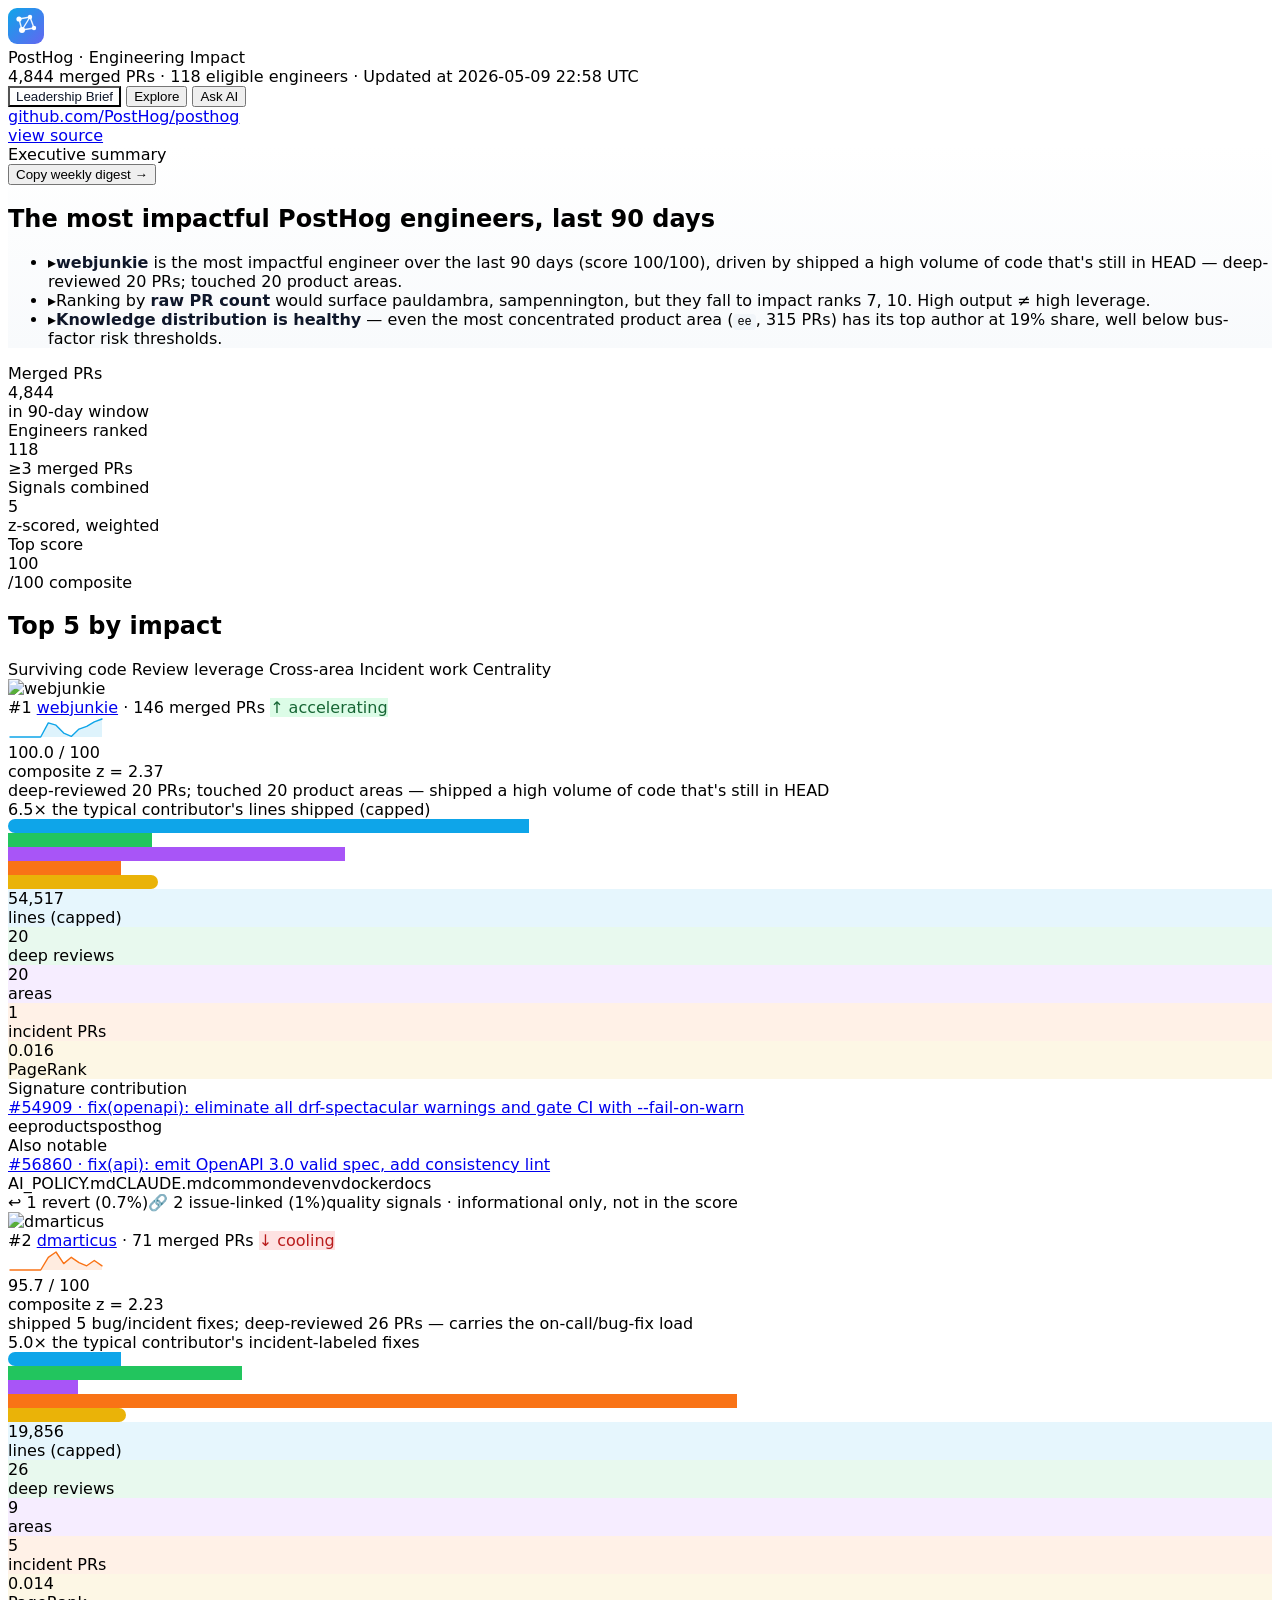
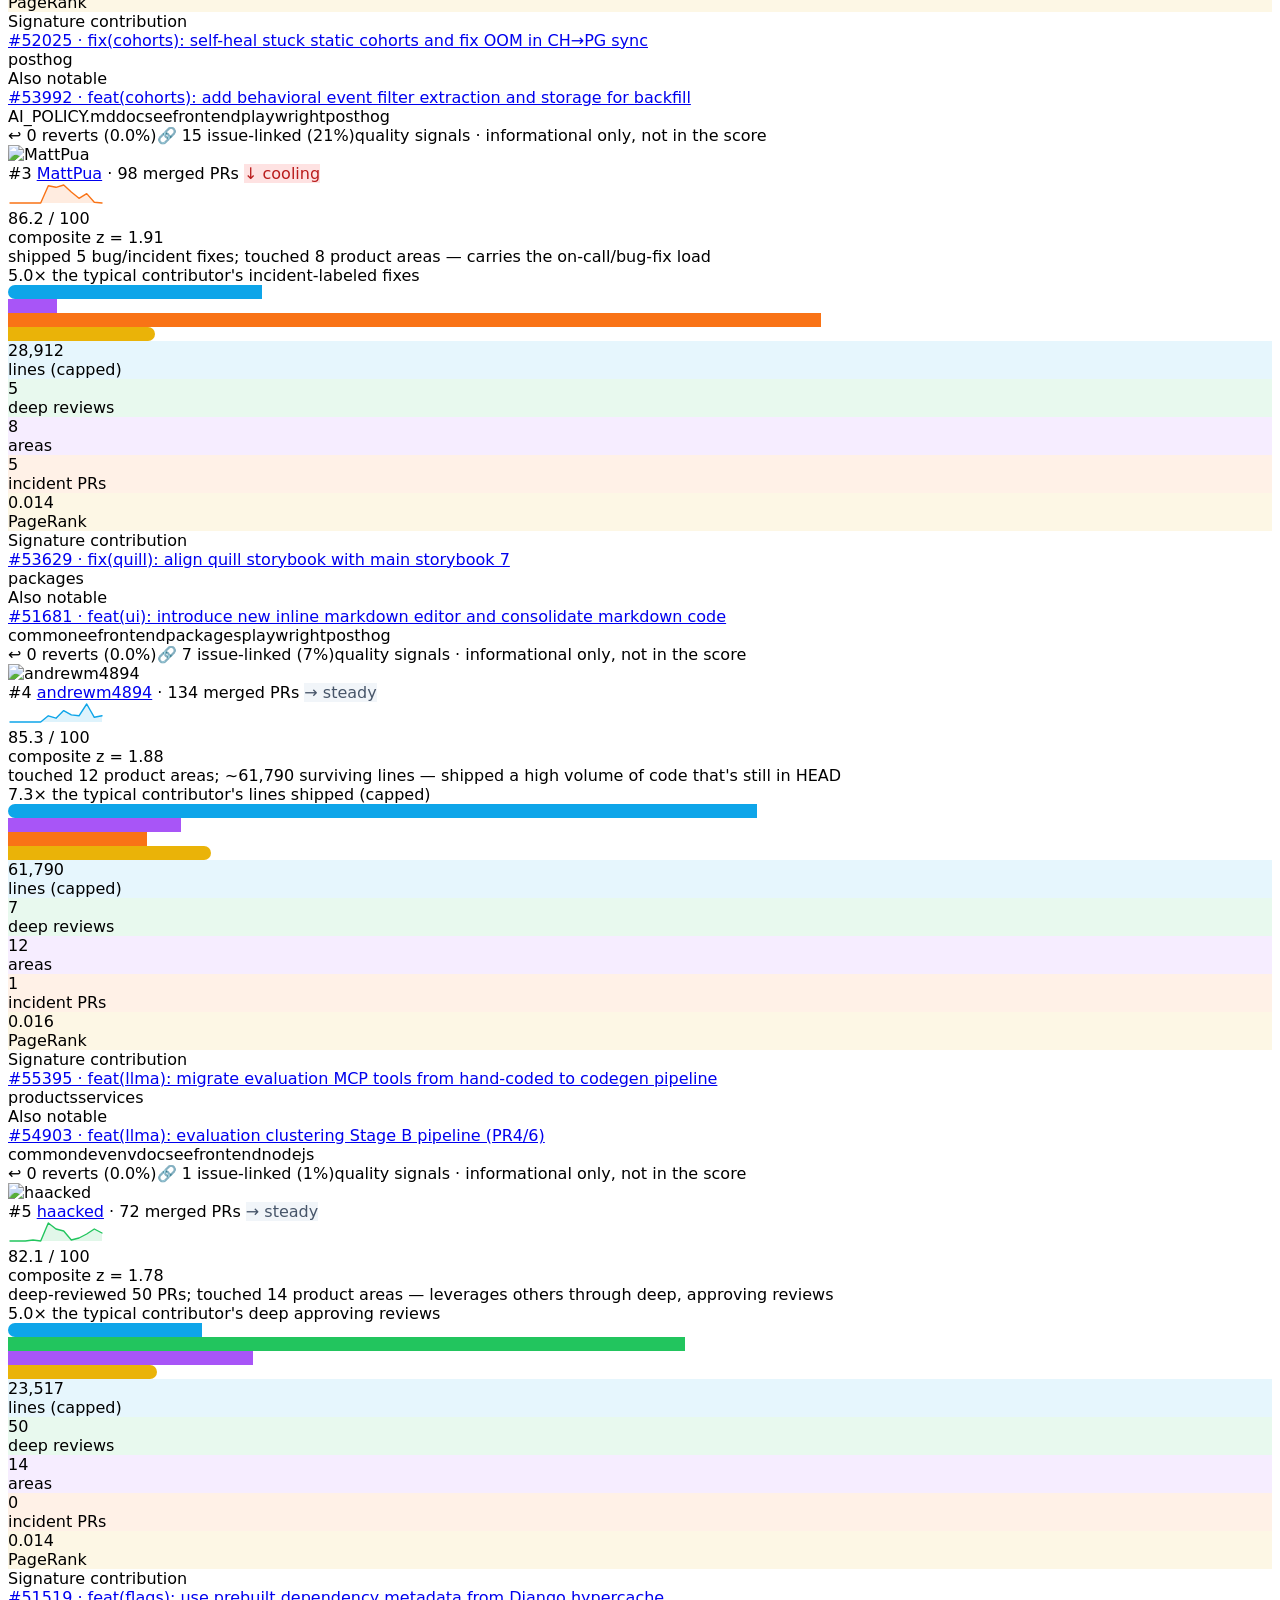
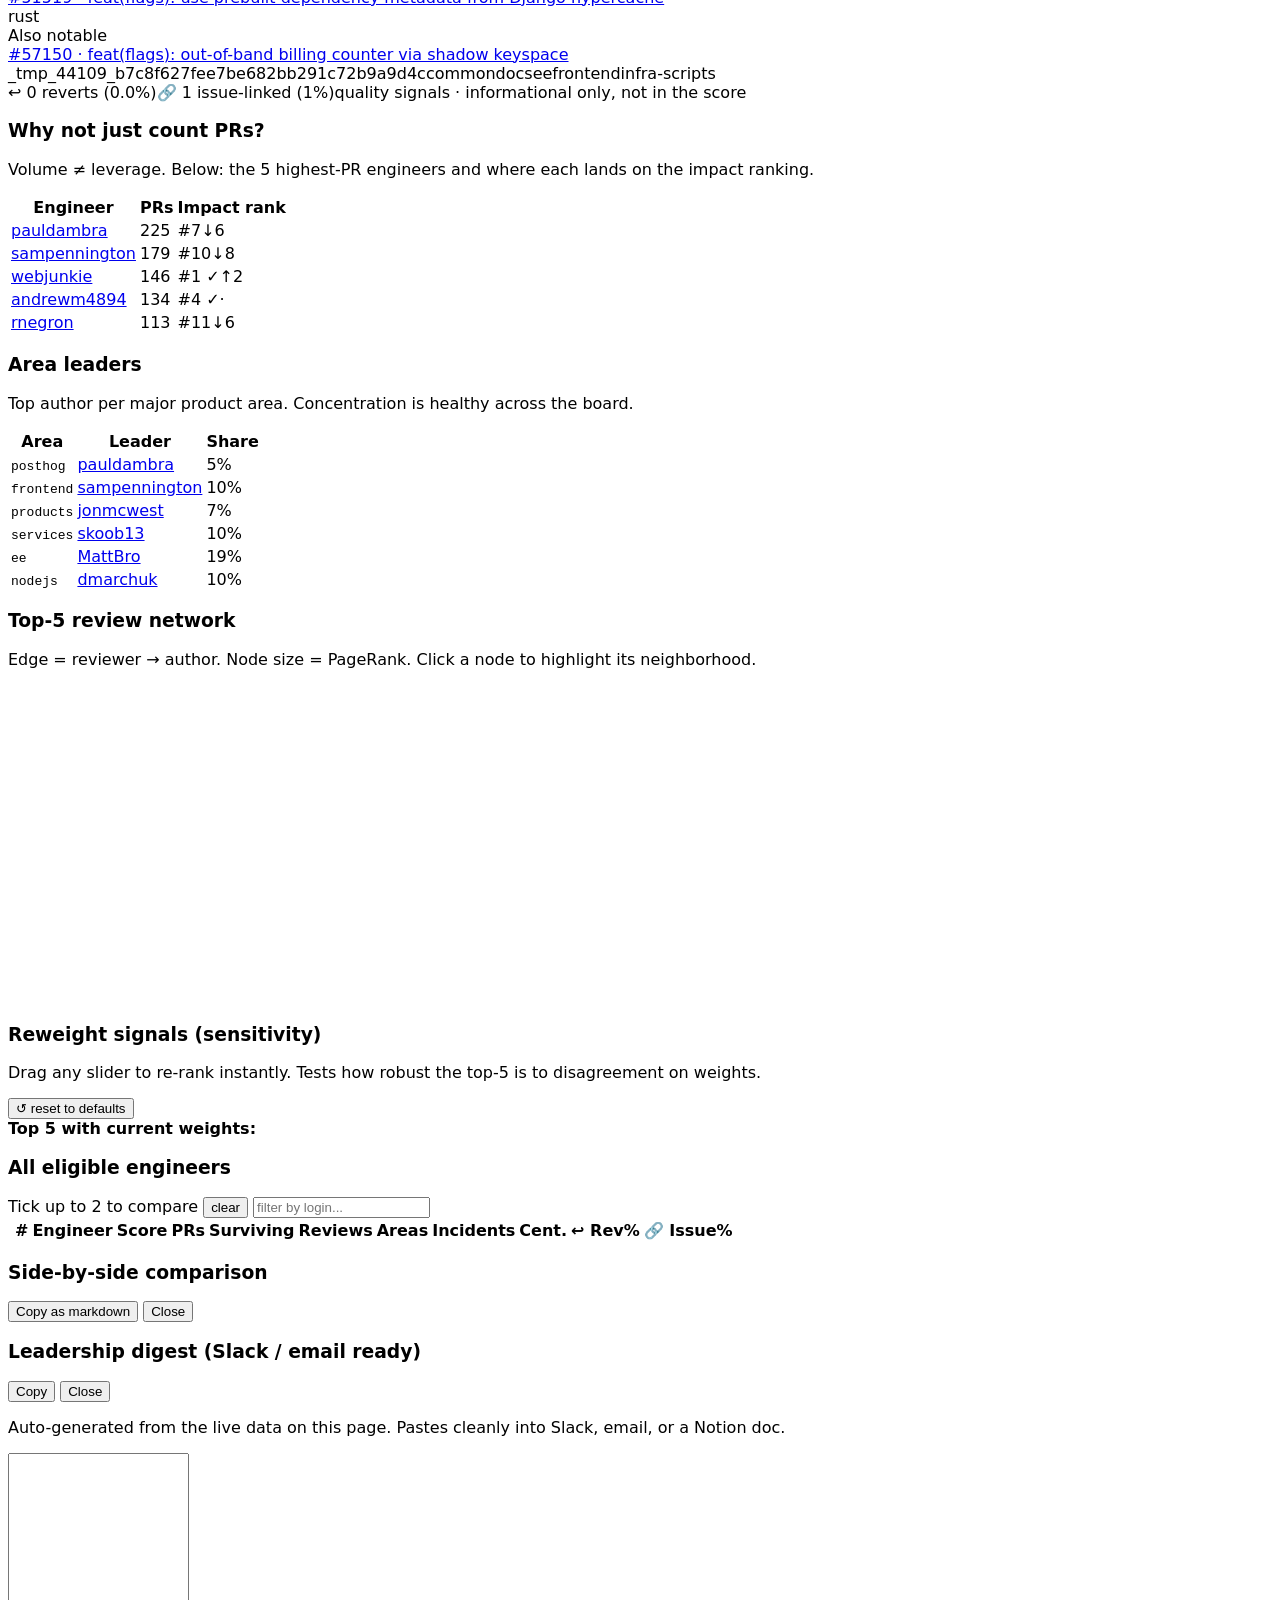
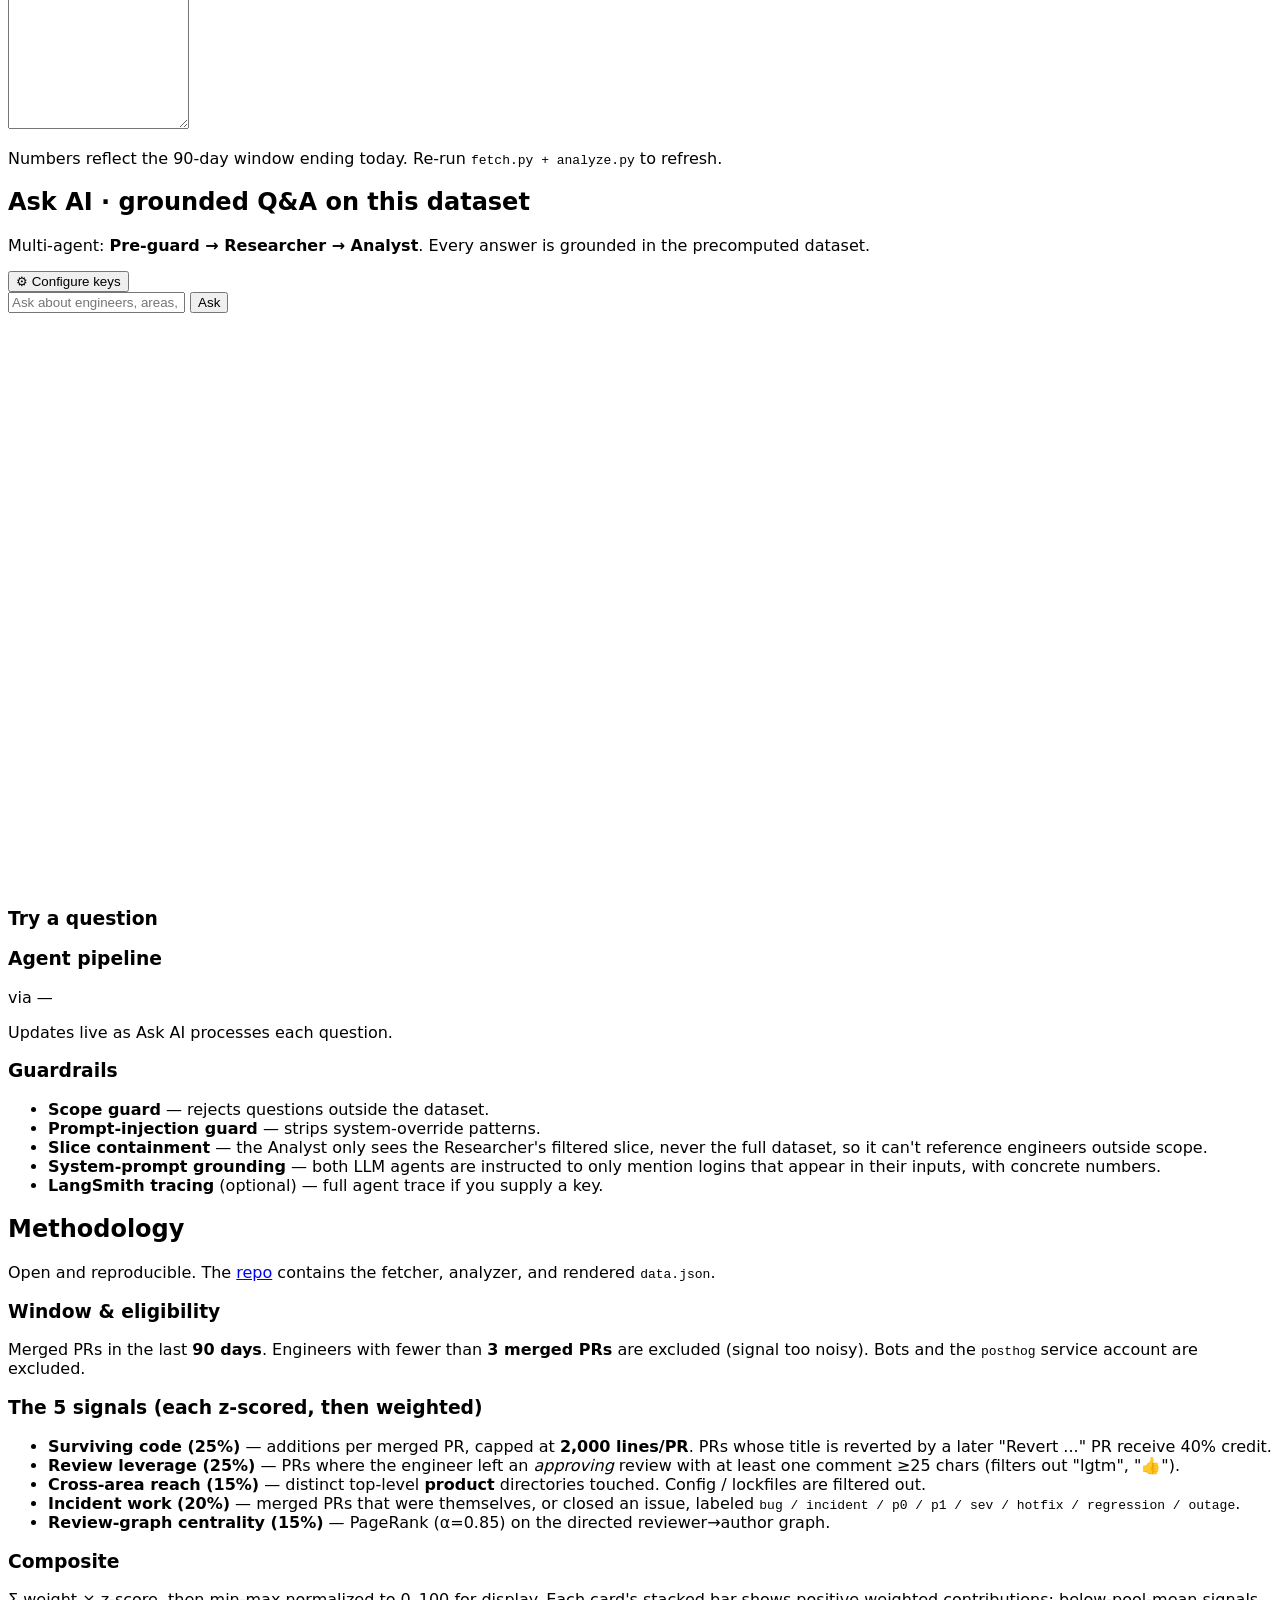
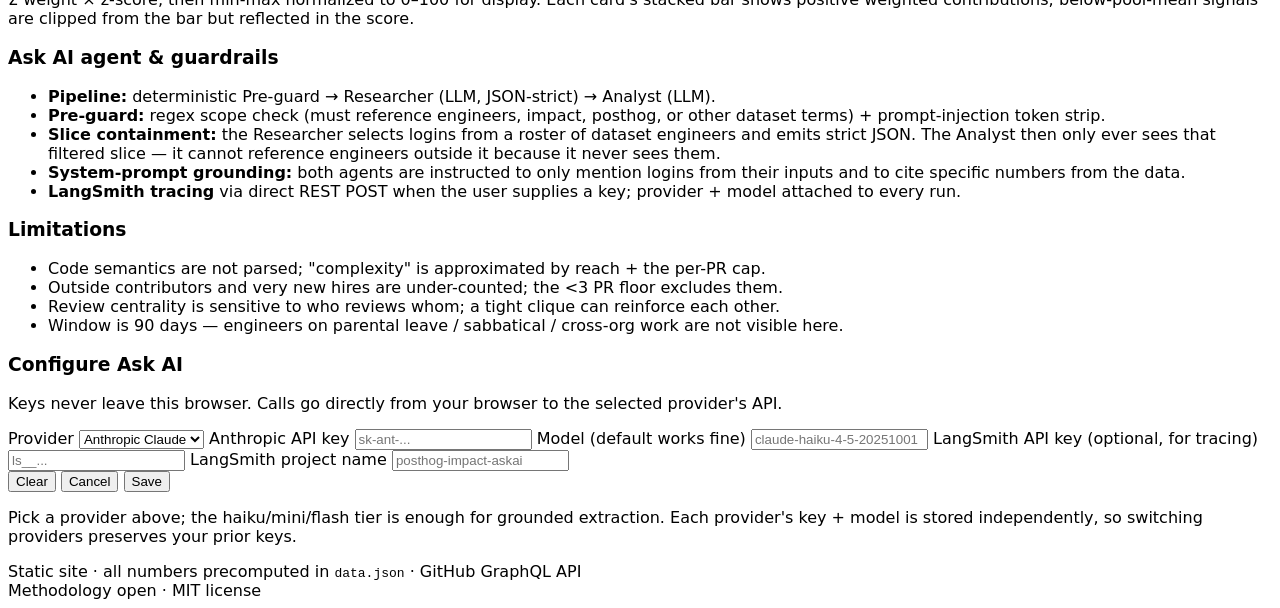
==== commit a66729d9: "remove Methodology tab from nav" ====
--- a/docs/index.html
+++ b/docs/index.html
@@ -67,7 +67,6 @@
       <button data-tab="ask" class="px-4 py-1.5 rounded-lg text-slate-600 hover:text-slate-900 flex items-center gap-1.5">
         <span class="inline-block w-2 h-2 rounded-full bg-emerald-500 animate-pulse"></span>Ask AI
       </button>
-      <button data-tab="method" class="px-4 py-1.5 rounded-lg text-slate-600 hover:text-slate-900">Methodology</button>
     </nav>
     <div class="text-right text-[11px] text-slate-500">
       <a class="hover:underline" href="https://github.com/PostHog/posthog" target="_blank">github.com/PostHog/posthog</a><br>
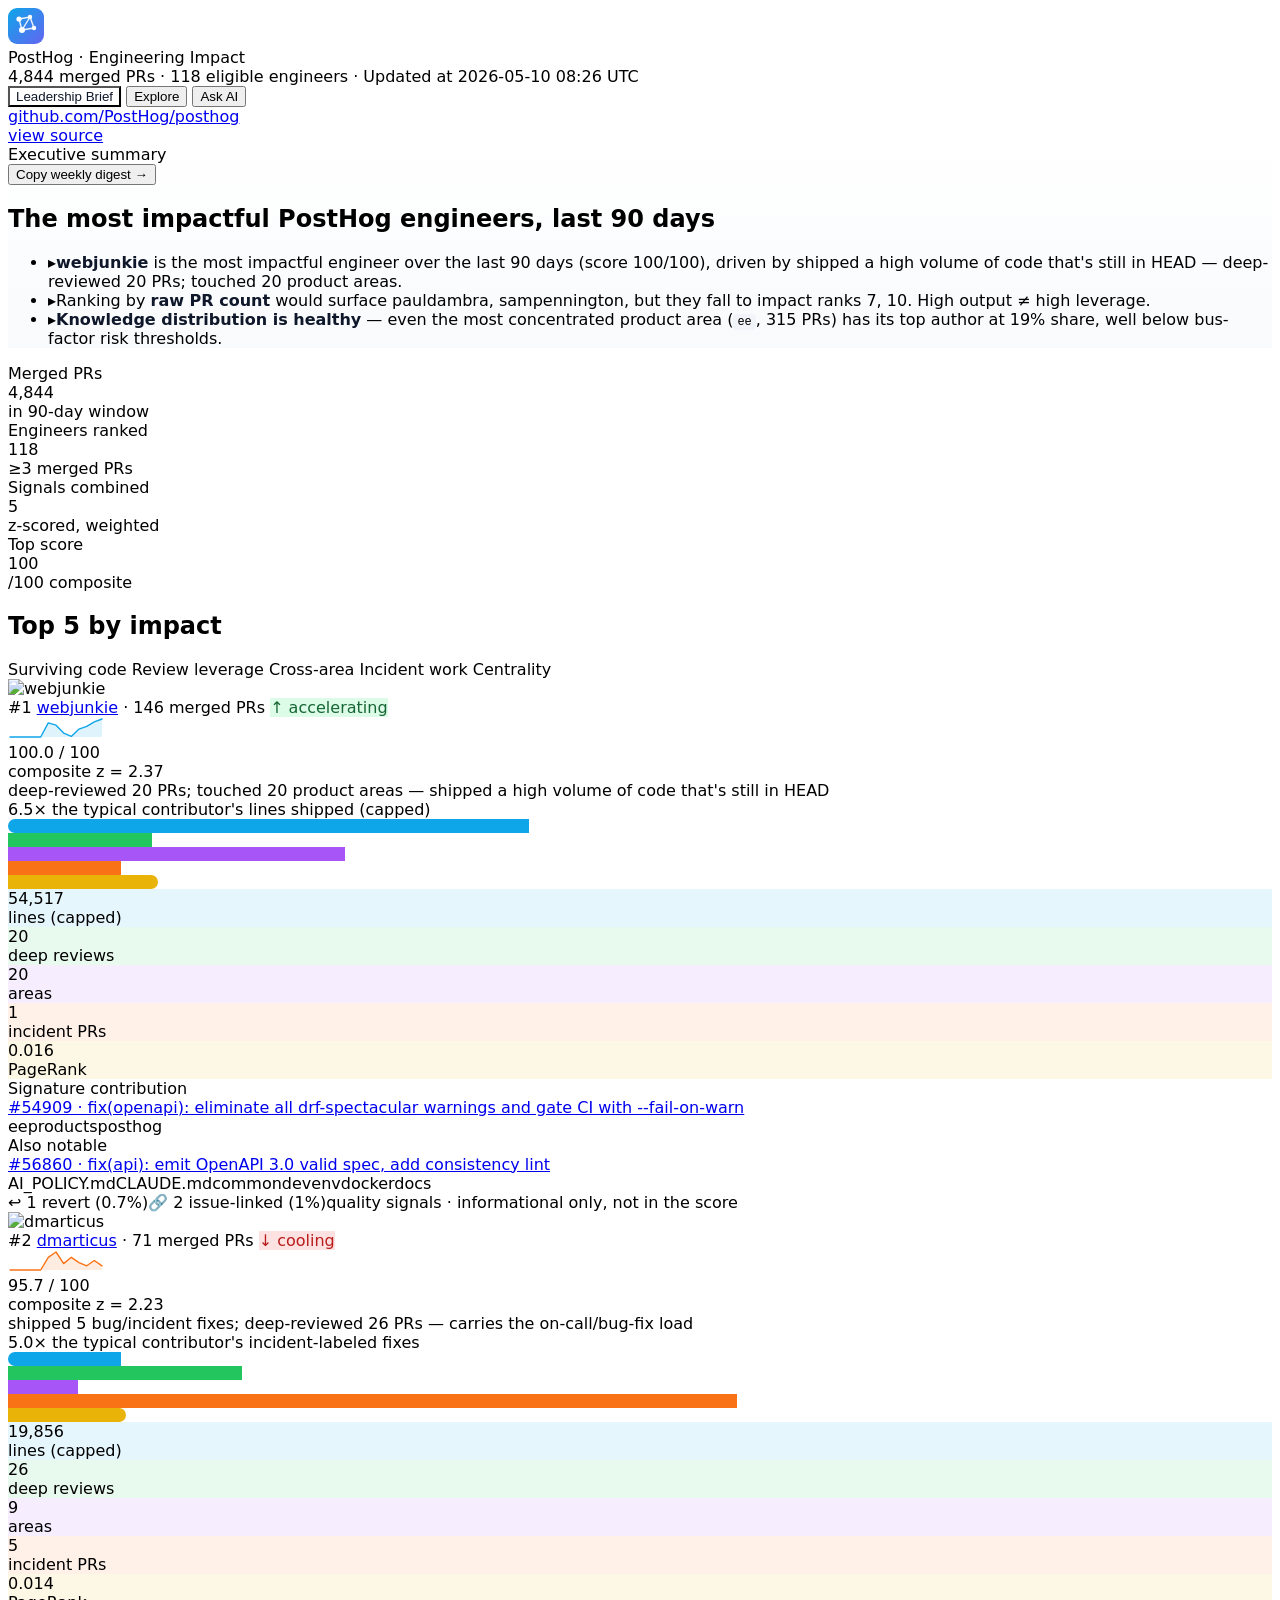
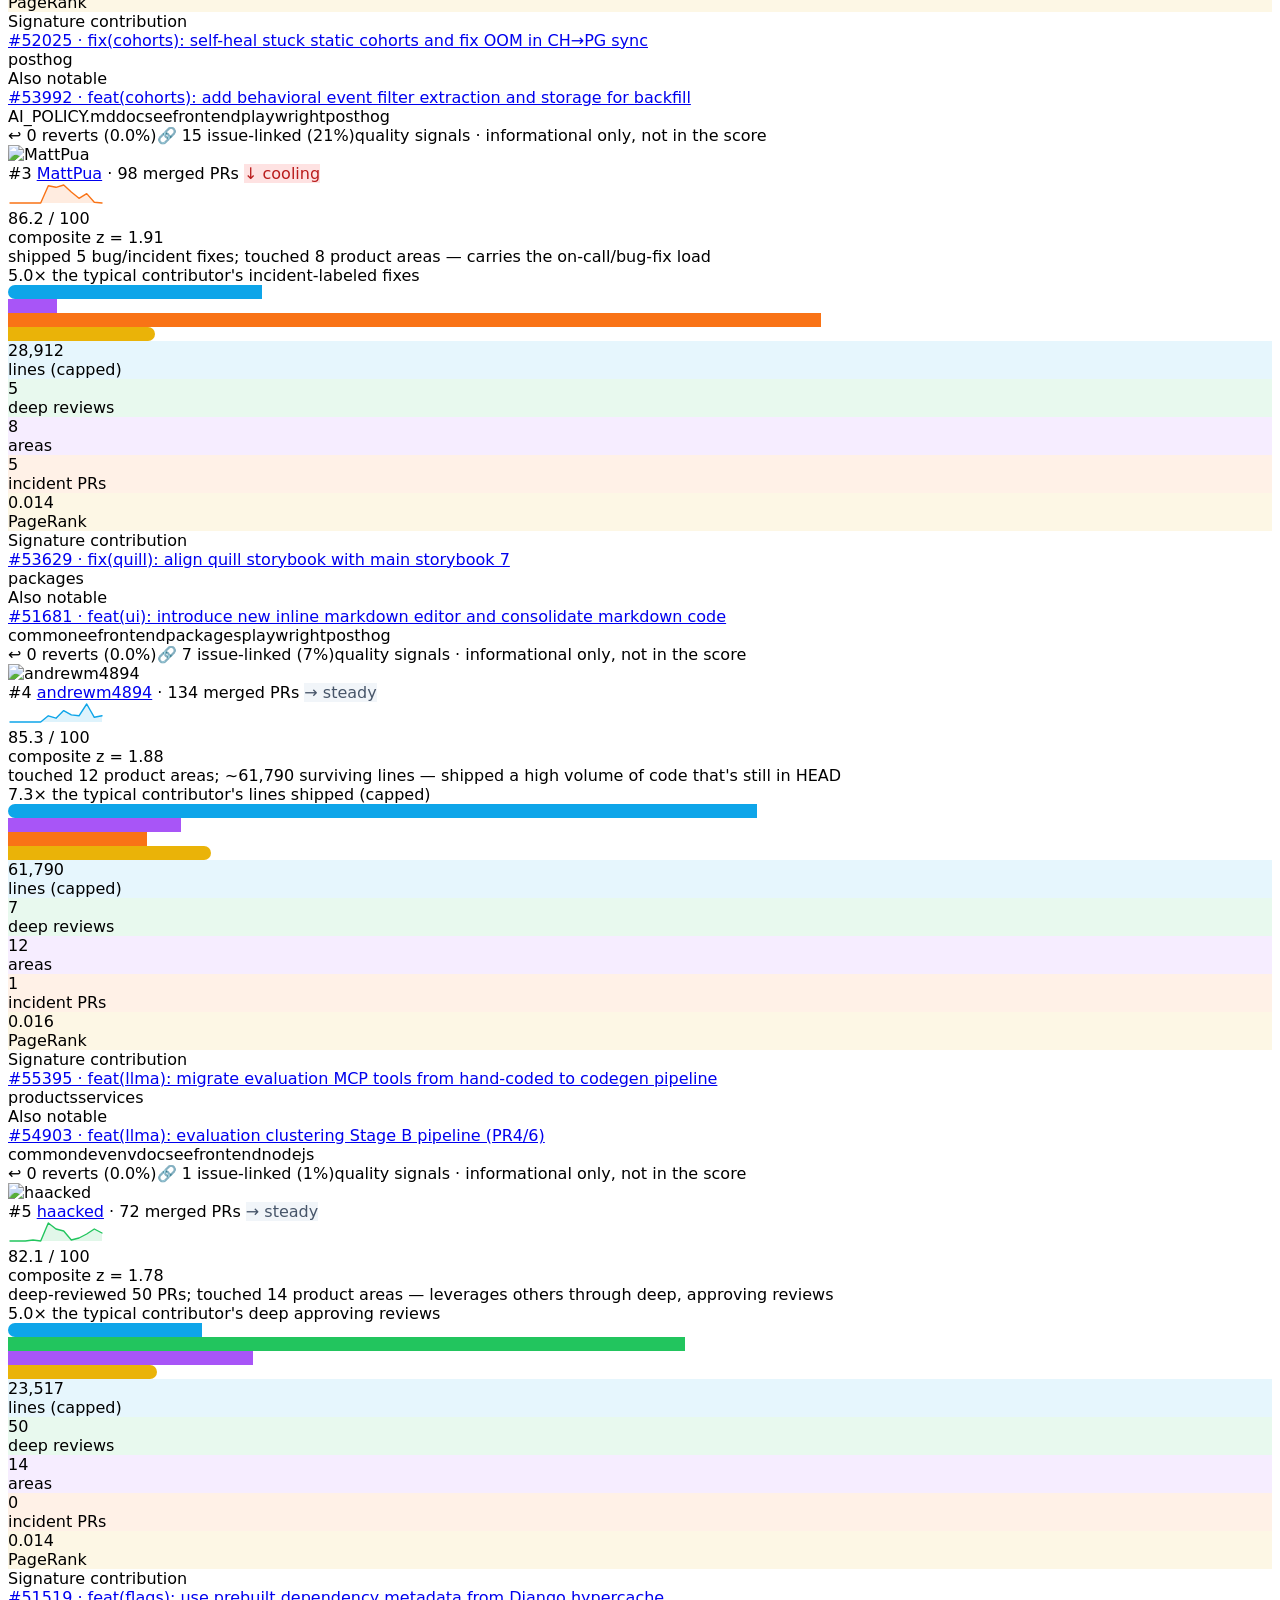
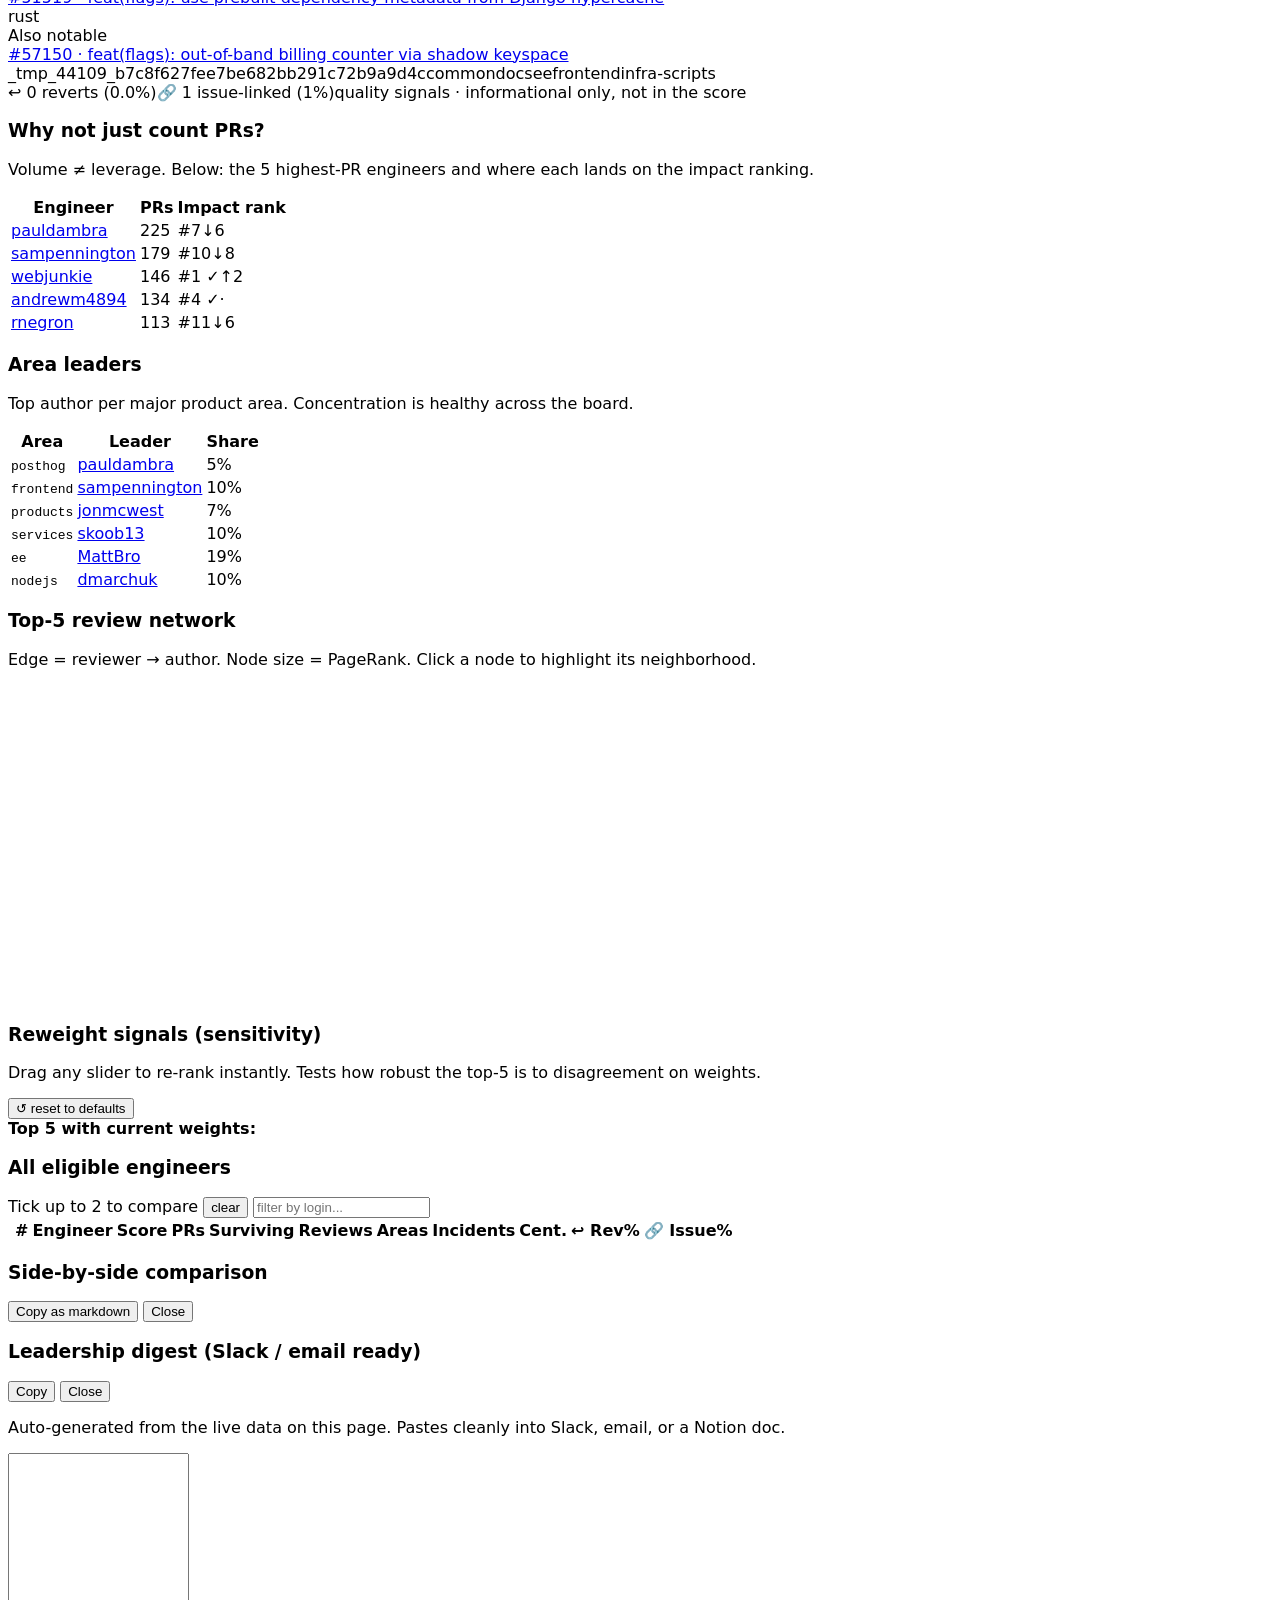
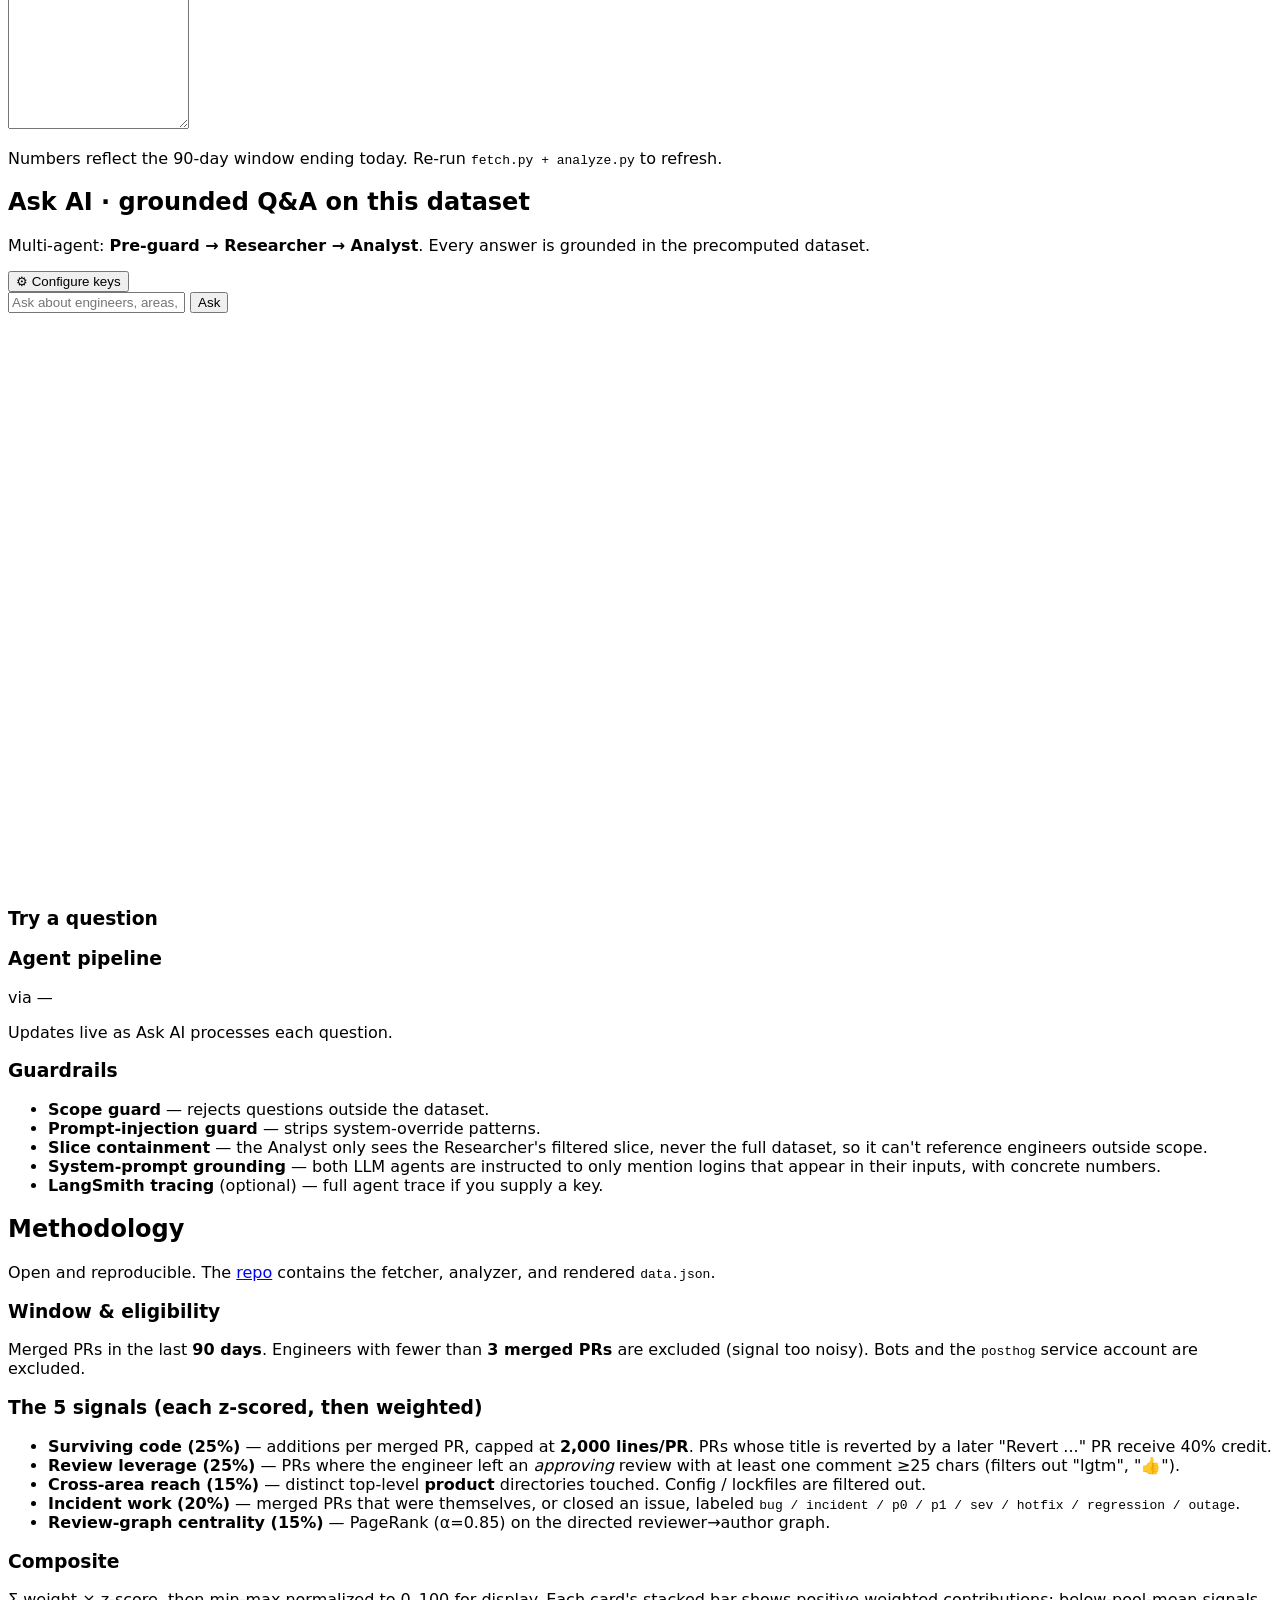
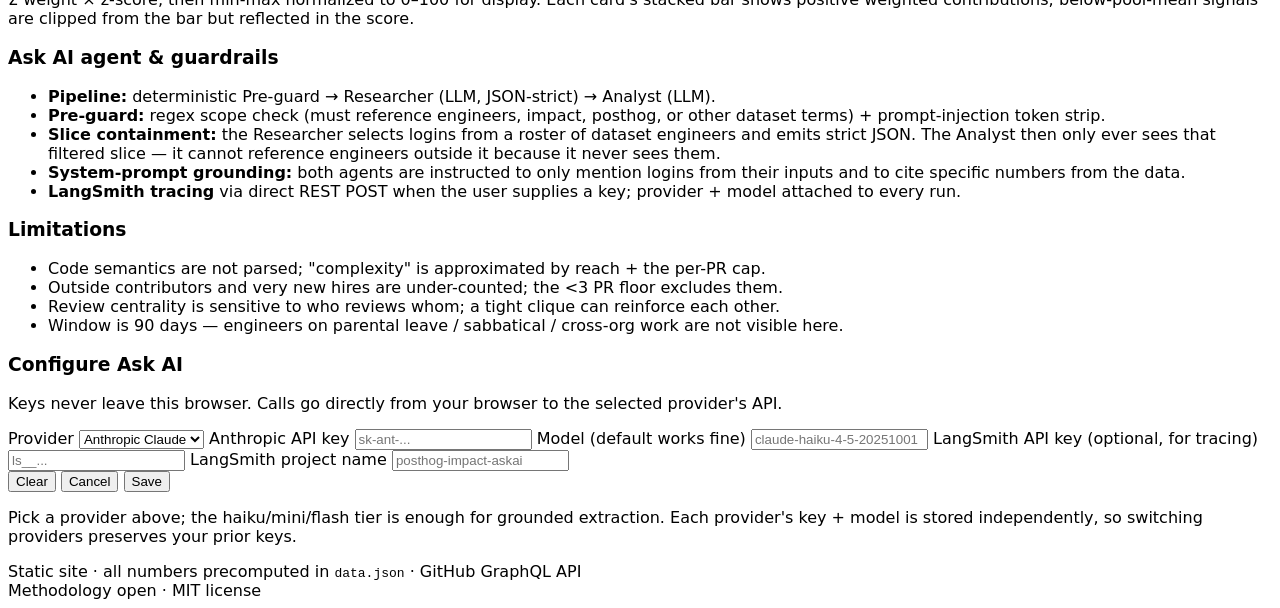
==== commit ca2b79e0: "version-bust js to defeat browser cache on data.json" ====
--- a/docs/index.html
+++ b/docs/index.html
@@ -339,7 +339,7 @@
   <div>Methodology open · MIT license</div>
 </footer>
 
-<script src="./asky.js"></script>
-<script src="./app.js"></script>
+<script src="./asky.js?v=2"></script>
+<script src="./app.js?v=2"></script>
 </body>
 </html>
